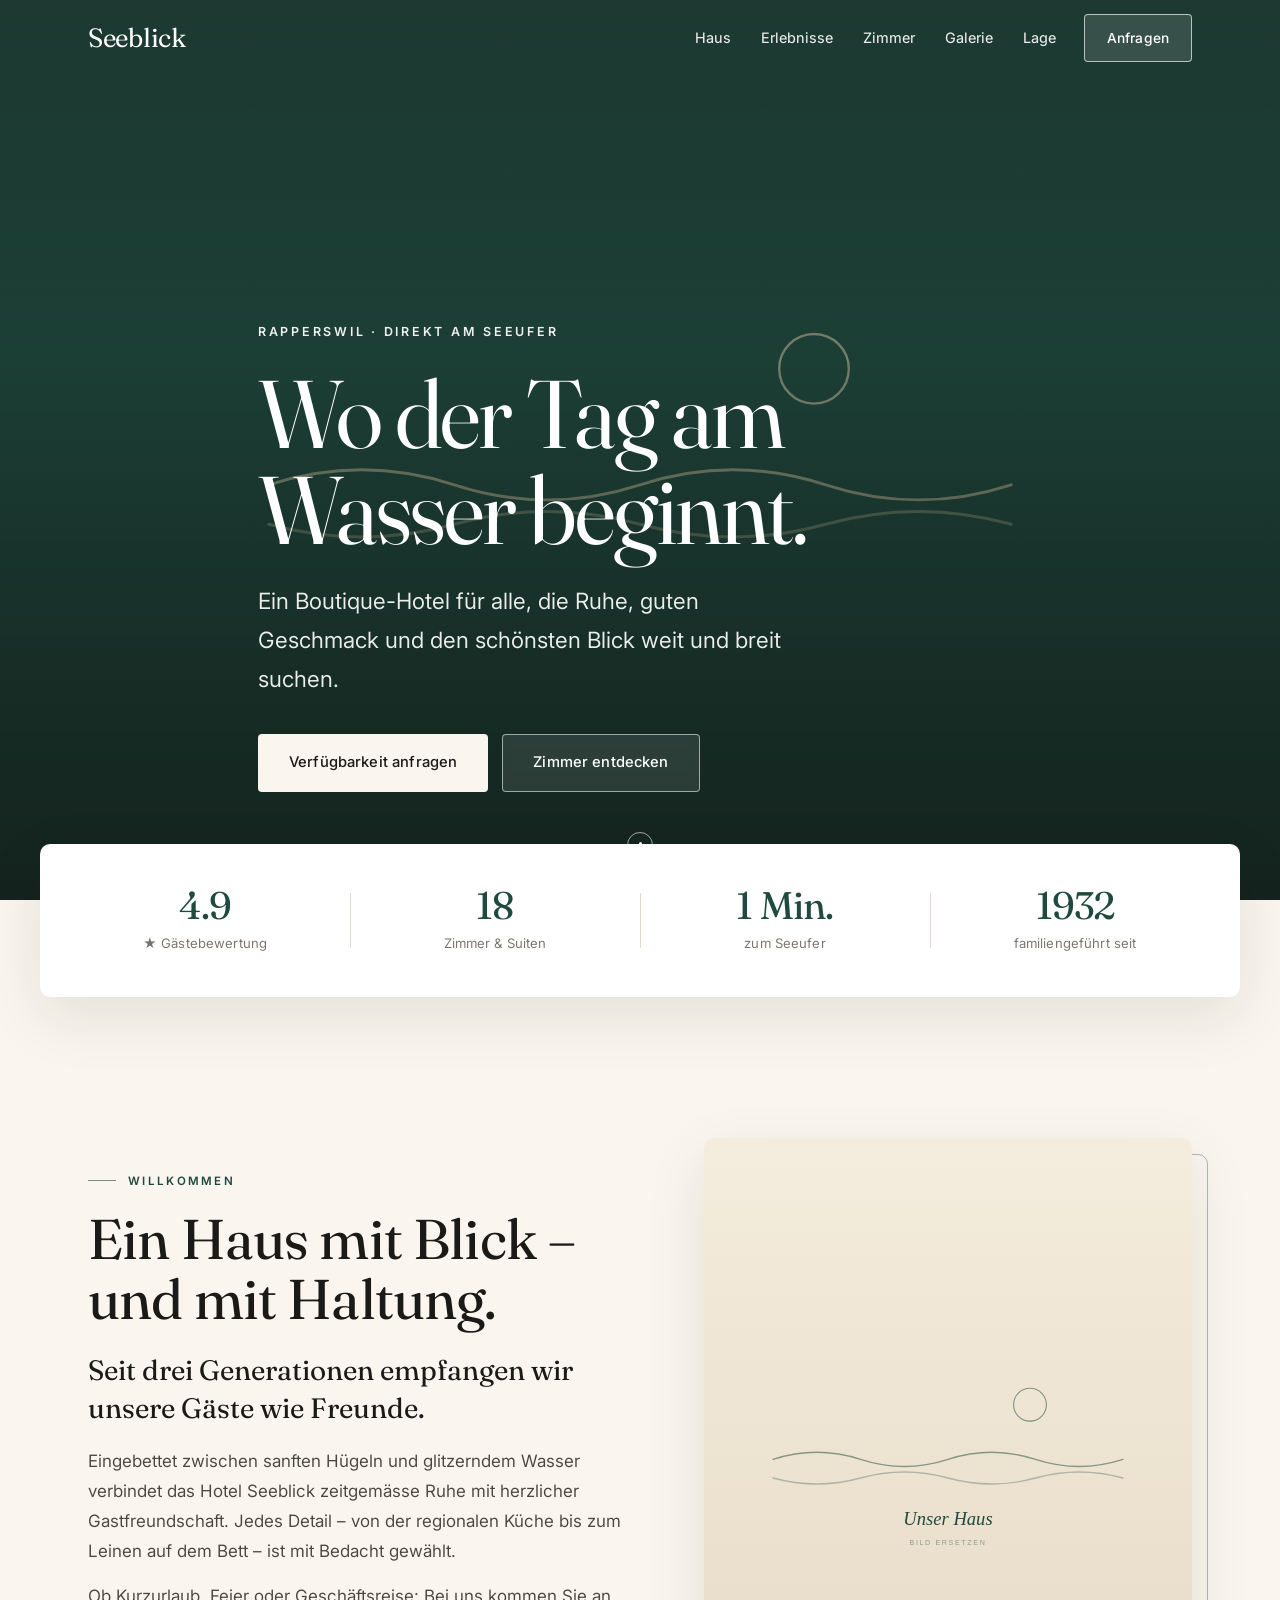
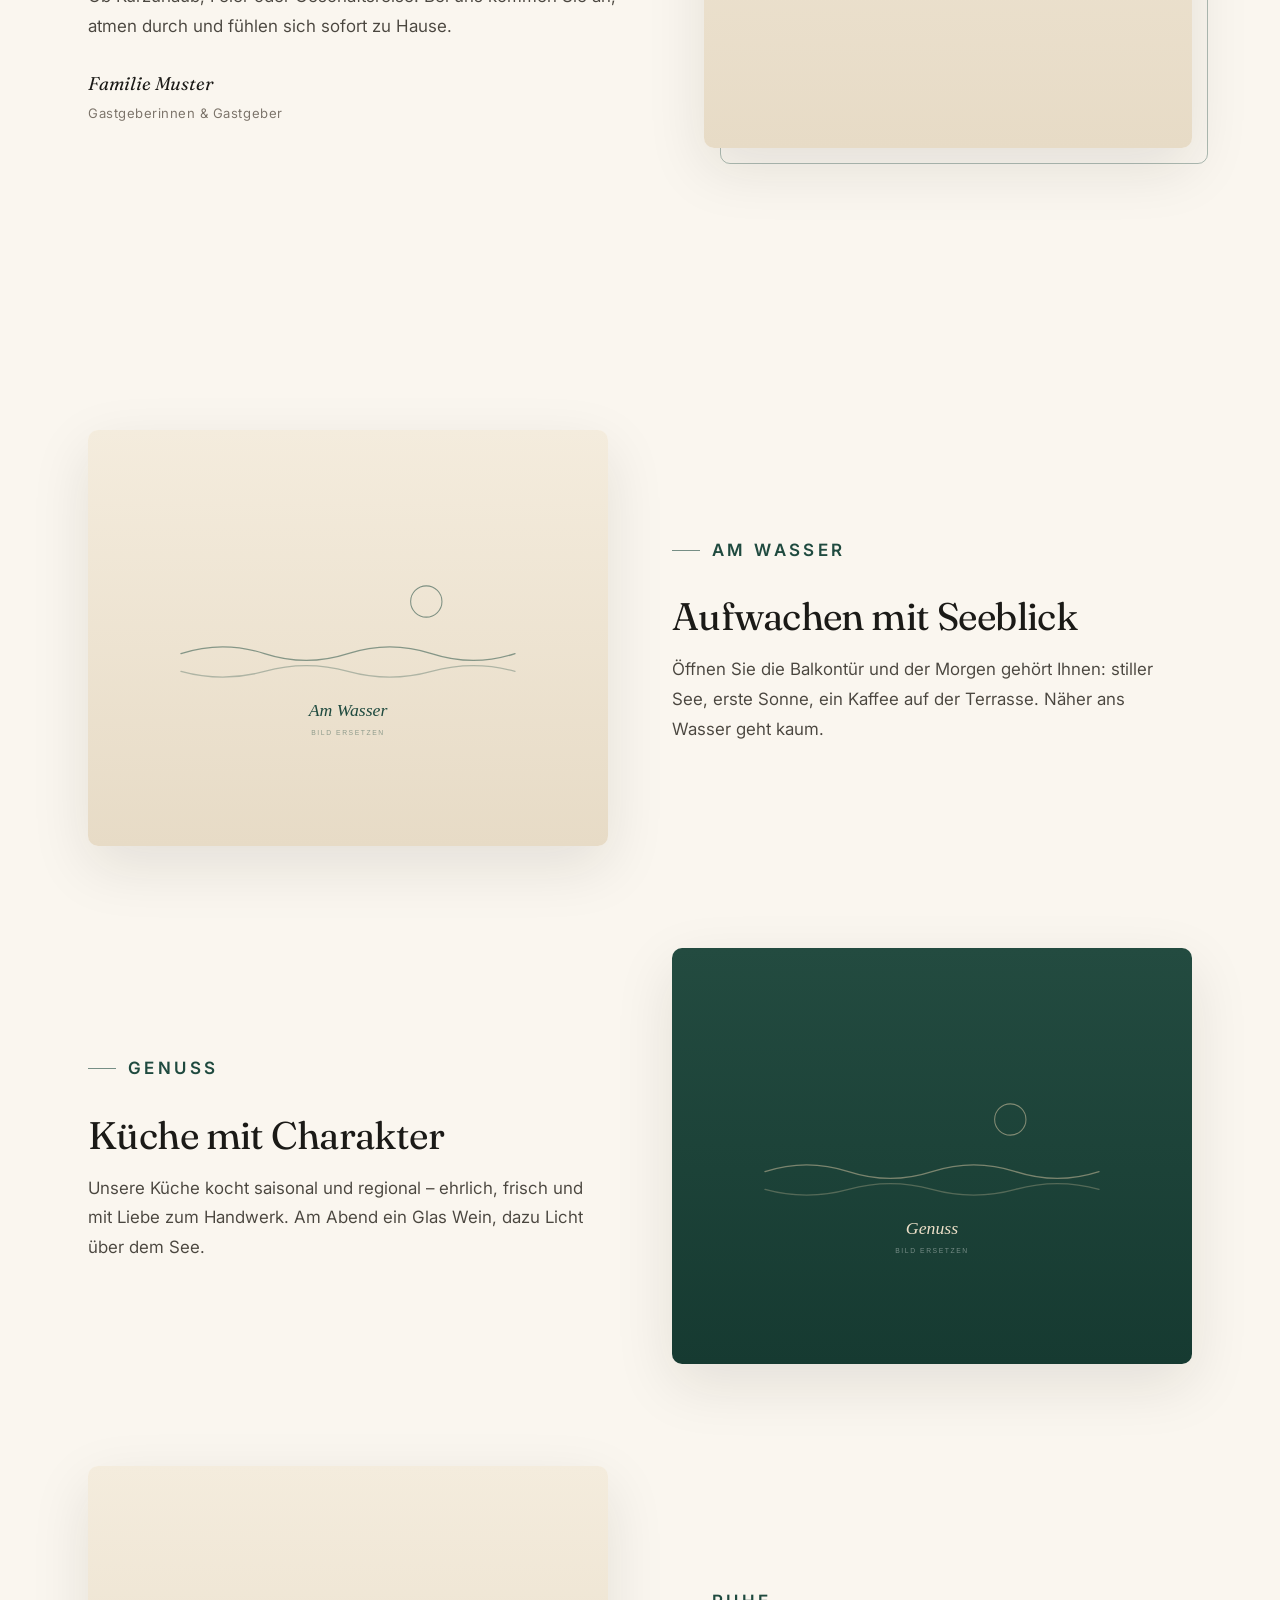
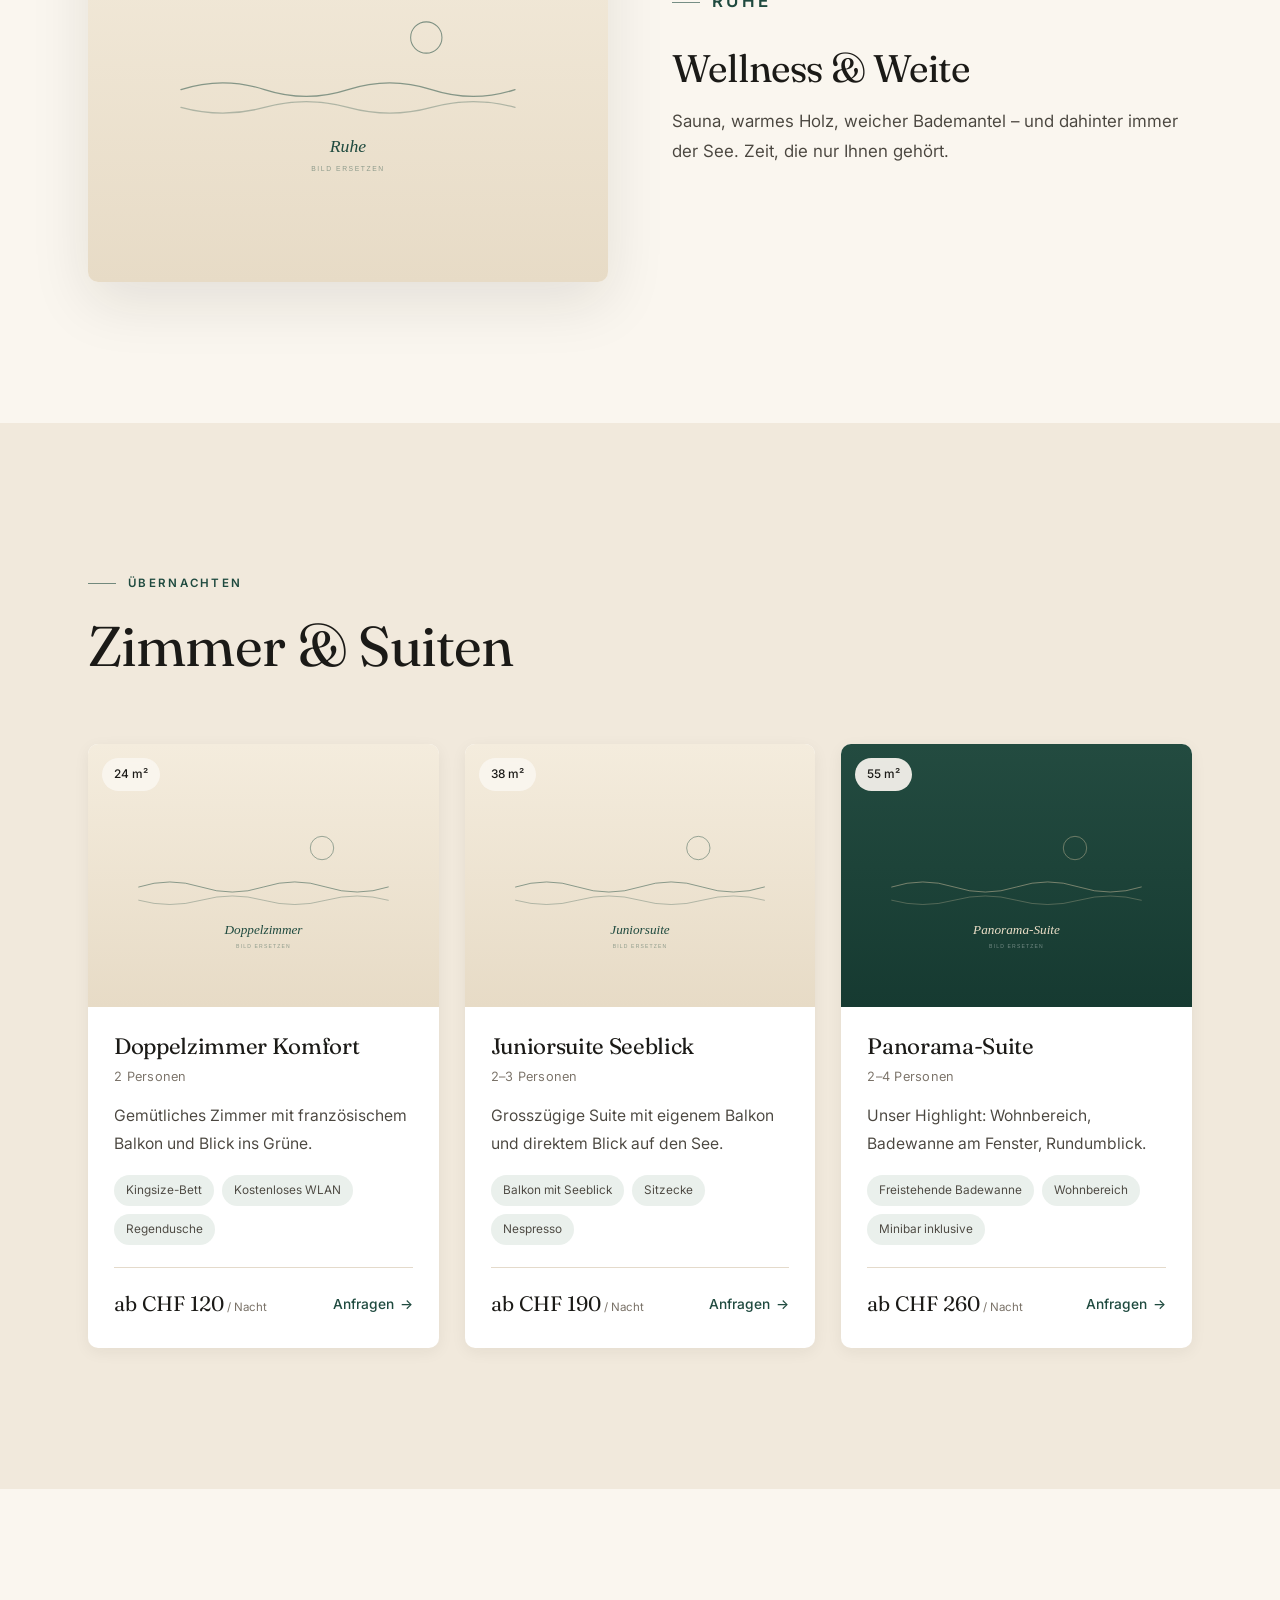
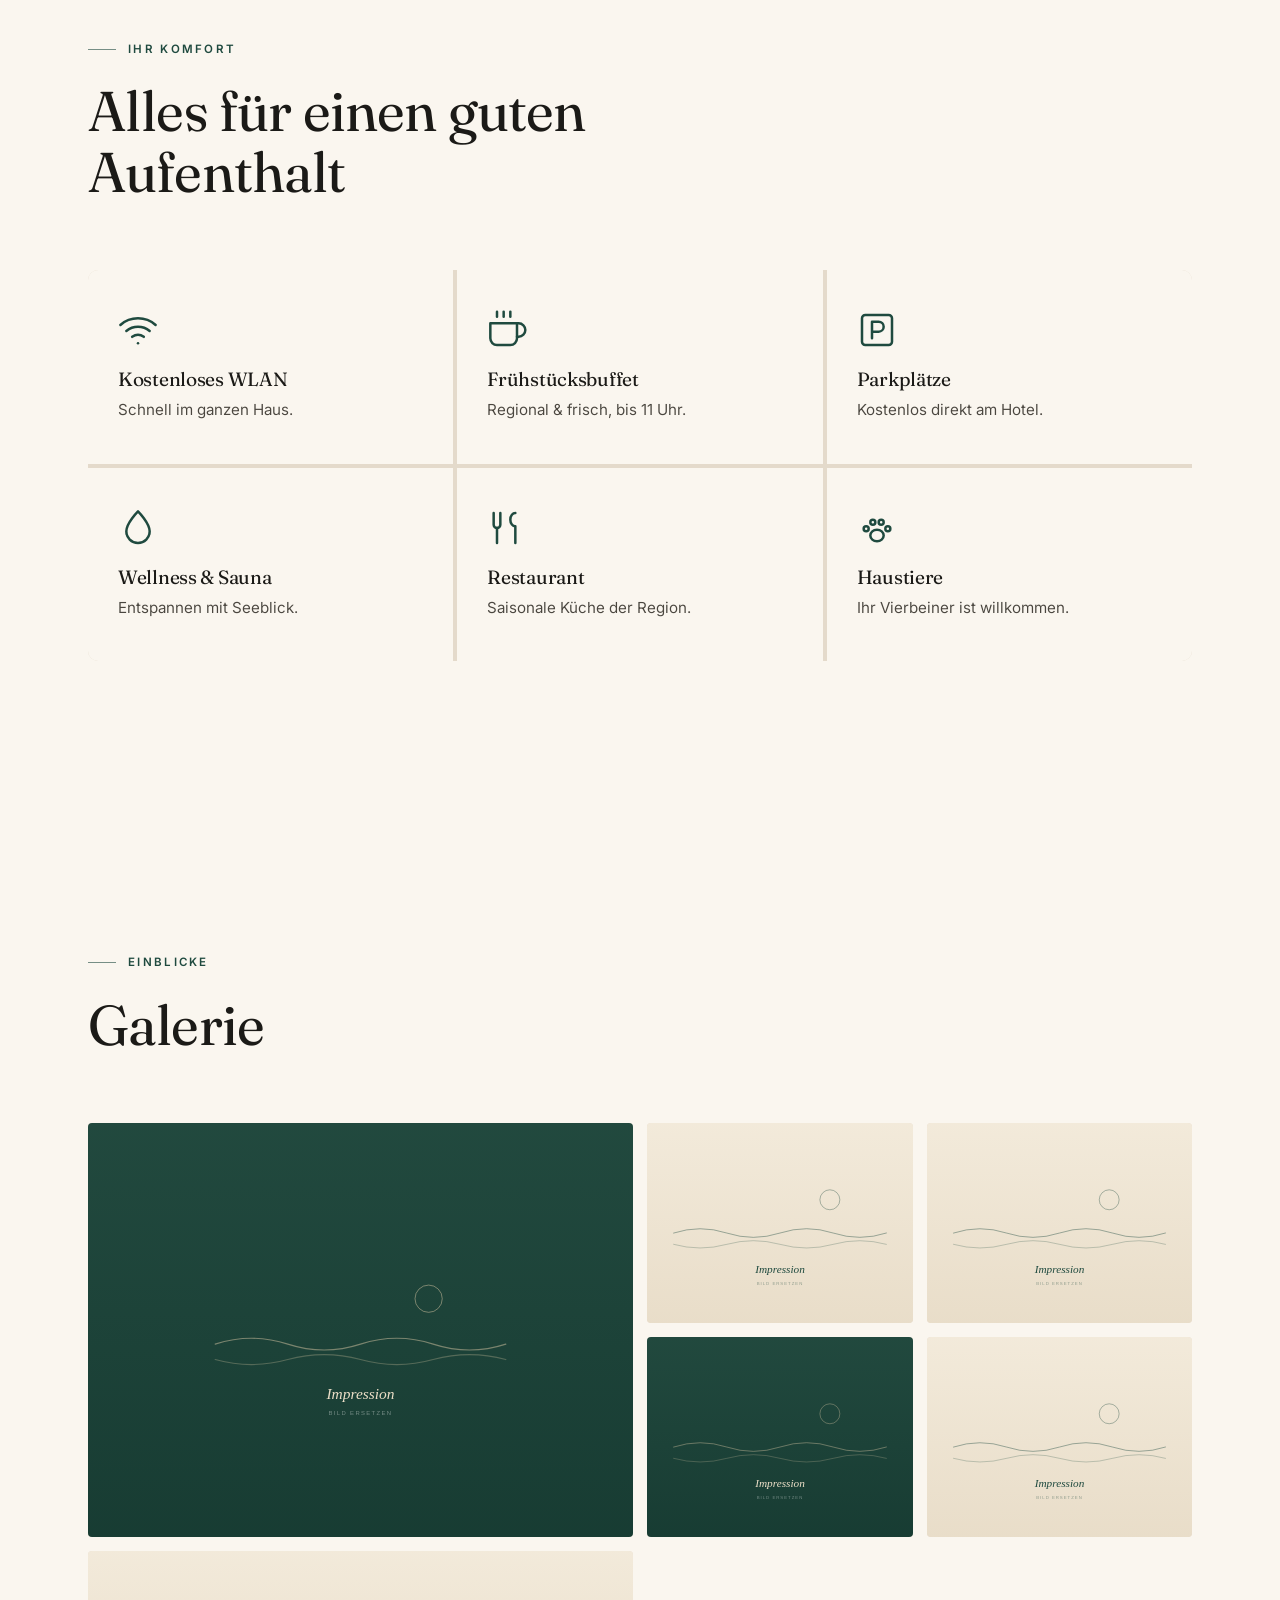
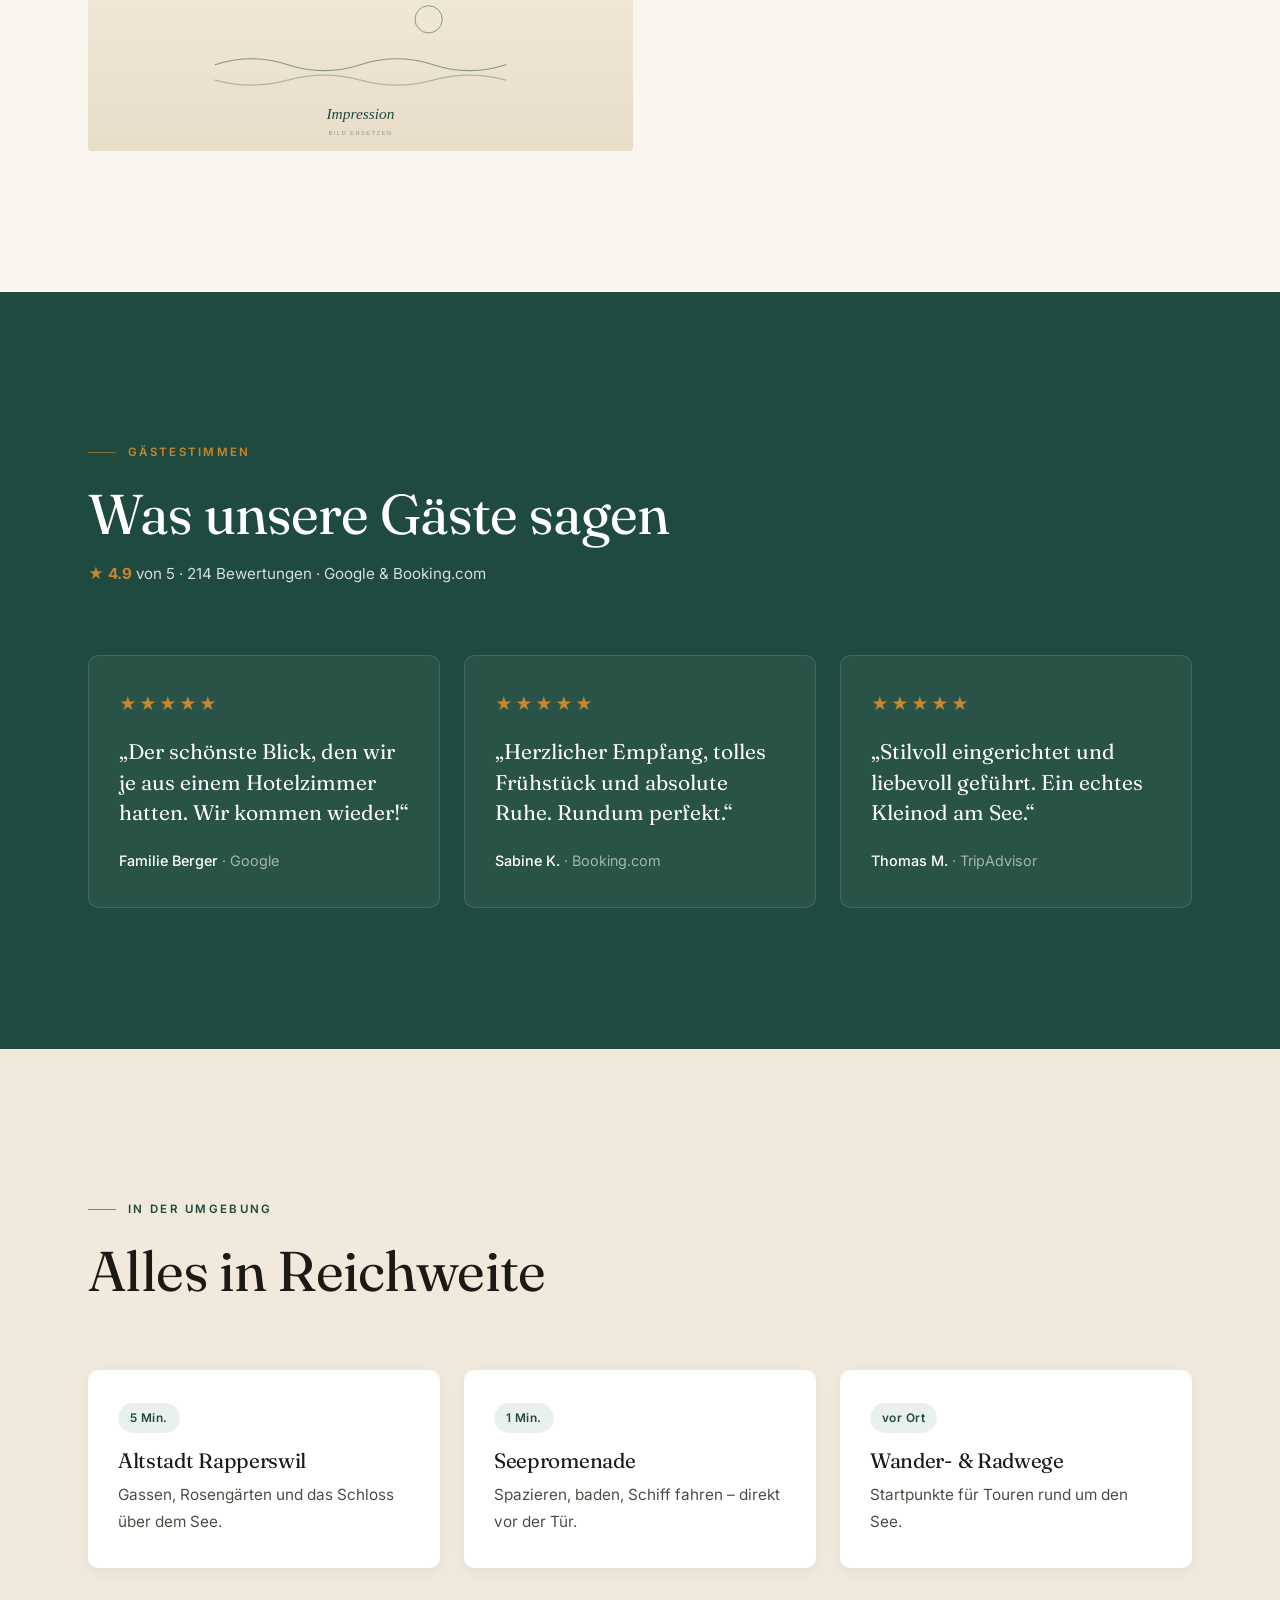
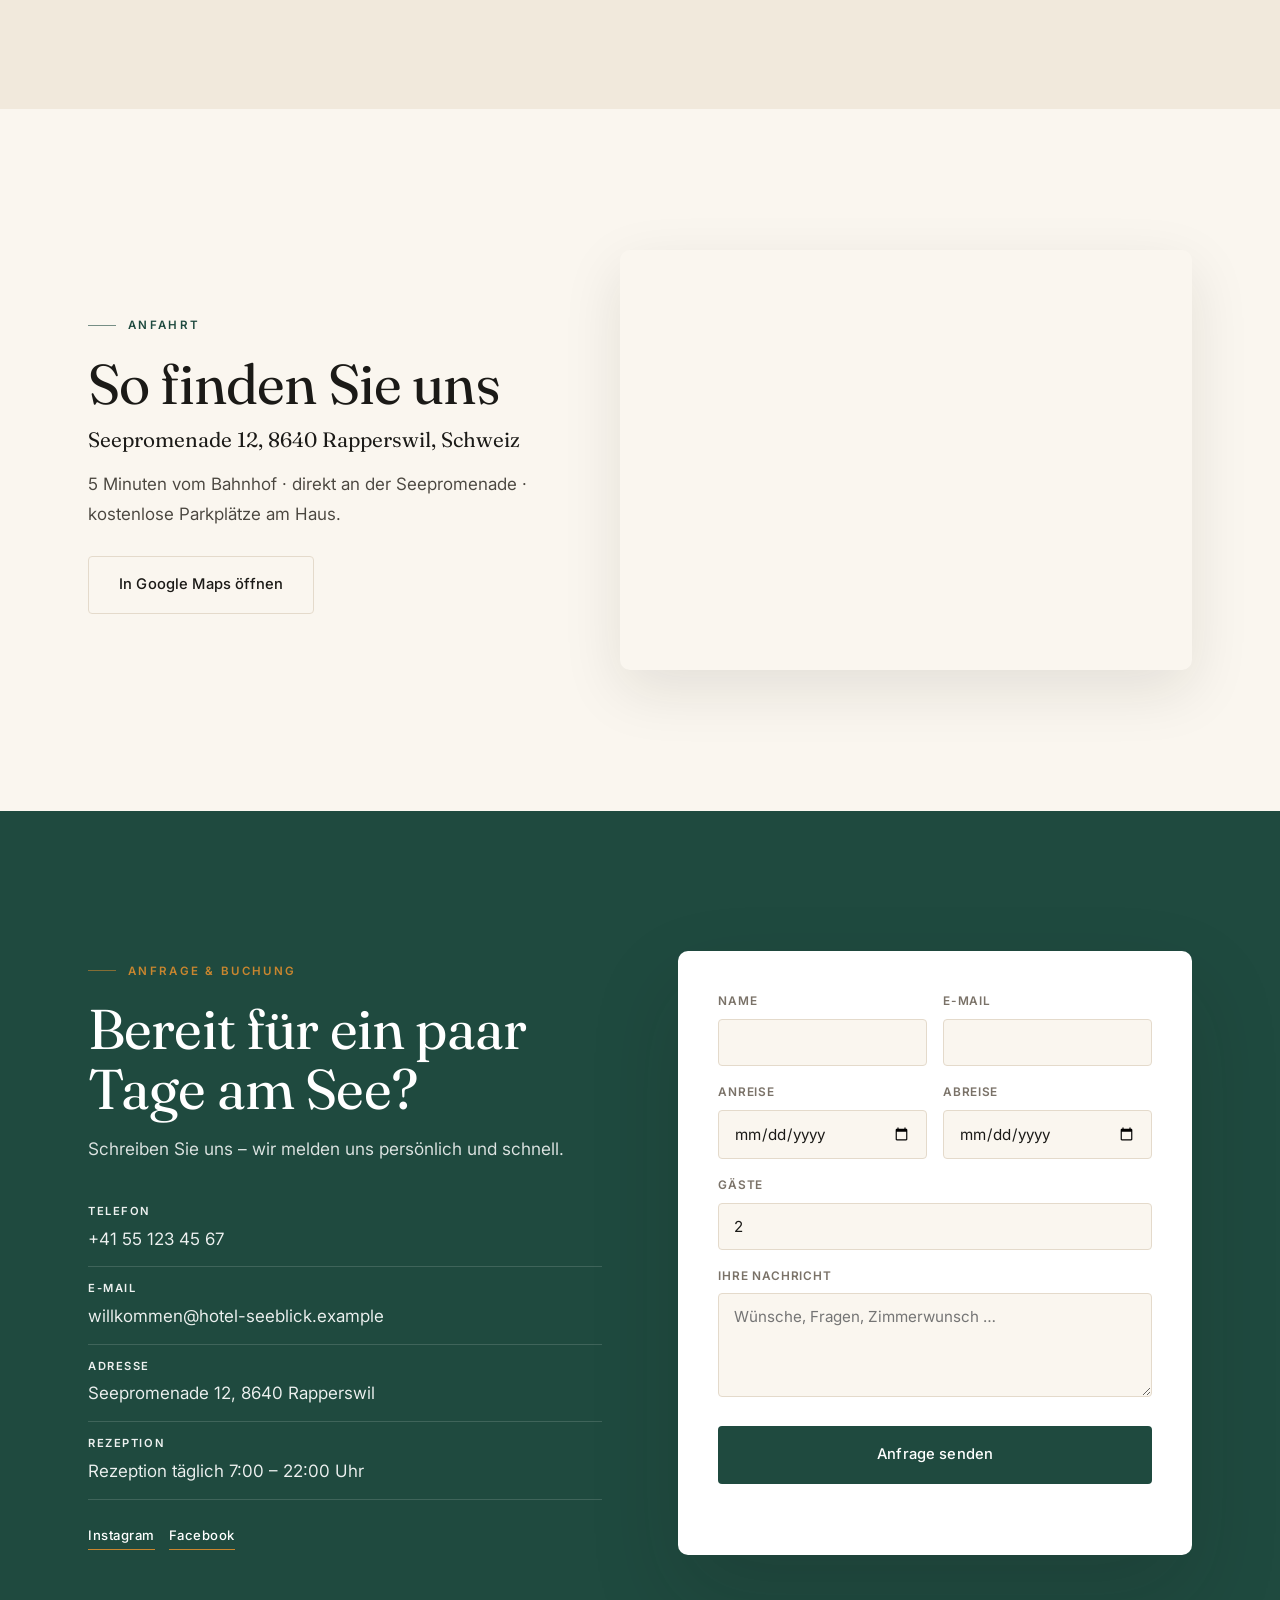
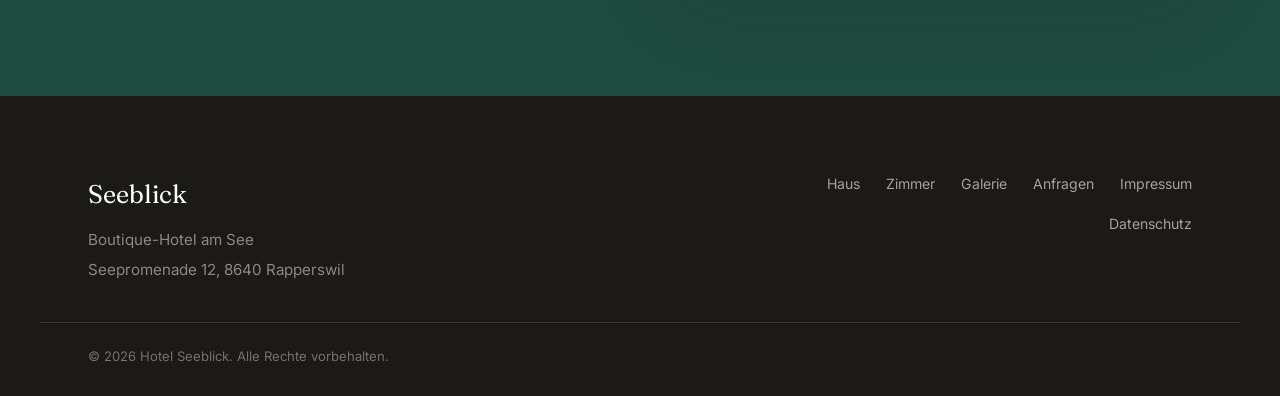
==== index.html @ 8e44a7b2 "Add cache-busting version params and temporary image-fetch workflow - CSS/JS werden mit ?v=2 referen" ====
<!DOCTYPE html>
<html lang="de">
<head>
  <meta charset="UTF-8" />
  <meta name="viewport" content="width=device-width, initial-scale=1.0" />

  <title>Hotel Seeblick · Boutique-Hotel direkt am See</title>
  <meta name="description" content="Stilvoll übernachten direkt am Seeufer – moderne Zimmer, regionale Küche und ein Panoramablick, der bleibt." />
  <link rel="canonical" href="https://example.com/" />
  <meta name="theme-color" content="#1f4a3f" />

  <!-- Open Graph / Social (füllt sich aus content.js) -->
  <meta property="og:type" content="website" />
  <meta property="og:site_name" content="Hotel Seeblick" />
  <meta property="og:title" content="Hotel Seeblick · Boutique-Hotel am See" />
  <meta property="og:description" content="Moderne Zimmer, regionale Küche und der schönste Blick weit und breit." />
  <meta property="og:image" content="images/og-image.svg" />
  <meta property="og:url" content="https://example.com/" />
  <meta name="twitter:card" content="summary_large_image" />

  <!-- Schriften -->
  <link rel="preconnect" href="https://fonts.googleapis.com" />
  <link rel="preconnect" href="https://fonts.gstatic.com" crossorigin />
  <link href="https://fonts.googleapis.com/css2?family=Fraunces:ital,opsz,wght@0,9..144,300..600;1,9..144,300..500&family=Inter:wght@300;400;500;600&display=swap" rel="stylesheet" />

  <link rel="icon" href="images/favicon.svg" type="image/svg+xml" />
  <link rel="stylesheet" href="css/style.css?v=2" />

  <!-- Strukturierte Daten für Google (füllt sich aus content.js) -->
  <script type="application/ld+json" id="ldHotel"></script>
</head>
<body>

  <!-- Skip-Link (Barrierefreiheit) -->
  <a href="#willkommen" class="skip-link">Zum Inhalt springen</a>

  <!-- ============ HEADER ============ -->
  <header class="site-header" id="header">
    <div class="container header-inner">
      <a href="#start" class="logo" id="logo">Seeblick</a>

      <nav class="main-nav" id="mainNav" aria-label="Hauptnavigation">
        <ul>
          <li><a href="#willkommen">Haus</a></li>
          <li><a href="#erlebnisse">Erlebnisse</a></li>
          <li><a href="#zimmer">Zimmer</a></li>
          <li><a href="#galerie">Galerie</a></li>
          <li><a href="#lage">Lage</a></li>
        </ul>
      </nav>

      <a href="#buchen" class="btn btn-primary btn-sm header-cta" id="headerCta">Anfragen</a>

      <button class="nav-toggle" id="navToggle" aria-label="Menü öffnen" aria-expanded="false" aria-controls="mainNav">
        <span></span><span></span><span></span>
      </button>
    </div>
  </header>

  <main id="main">

    <!-- ============ HERO ============ -->
    <section class="hero" id="start" aria-label="Willkommen">
      <div class="hero-media">
        <div class="hero-bg" id="heroBg"></div>
        <div class="hero-scrim"></div>
      </div>
      <div class="hero-inner container">
        <p class="hero-kicker reveal" id="heroKicker">Rapperswil · Direkt am Seeufer</p>
        <h1 class="hero-title reveal" id="heroTitle">Wo der Tag am Wasser beginnt.</h1>
        <p class="hero-sub reveal" id="heroSub">Ein Boutique-Hotel für alle, die Ruhe, guten Geschmack und den schönsten Blick suchen.</p>
        <div class="hero-actions reveal">
          <a href="#buchen" class="btn btn-primary" id="heroCta1">Verfügbarkeit anfragen</a>
          <a href="#zimmer" class="btn btn-ghost" id="heroCta2">Zimmer entdecken</a>
        </div>
      </div>
      <a href="#willkommen" class="hero-scroll" aria-label="Weiter nach unten"><span></span></a>
    </section>

    <!-- ============ KENNZAHLEN ============ -->
    <aside class="stats" aria-label="Auf einen Blick">
      <div class="container stats-inner" id="statsInner"></div>
    </aside>

    <!-- ============ ÜBER UNS / STORY ============ -->
    <section class="section about" id="willkommen" aria-labelledby="aboutTitle">
      <div class="container about-grid">
        <div class="about-text">
          <p class="kicker reveal" id="aboutKicker">Willkommen</p>
          <h2 class="reveal" id="aboutTitle">Ein Haus mit Blick – und mit Haltung.</h2>
          <p class="lead reveal" id="aboutLead"></p>
          <div class="about-body reveal" id="aboutBody"></div>
          <p class="signature reveal" id="aboutSignature"></p>
        </div>
        <figure class="about-media reveal">
          <img id="aboutImage" alt="" loading="lazy" />
        </figure>
      </div>
    </section>

    <!-- ============ ERLEBNISSE ============ -->
    <section class="section experiences" id="erlebnisse" aria-label="Erlebnisse">
      <div class="container" id="experiencesWrap"></div>
    </section>

    <!-- ============ ZIMMER ============ -->
    <section class="section rooms" id="zimmer" aria-labelledby="roomsTitle">
      <div class="container">
        <div class="section-head reveal">
          <p class="kicker">Übernachten</p>
          <h2 id="roomsTitle">Zimmer &amp; Suiten</h2>
        </div>
        <div class="rooms-grid" id="roomsGrid"></div>
      </div>
    </section>

    <!-- ============ AUSSTATTUNG ============ -->
    <section class="section amenities" id="ausstattung" aria-labelledby="amenTitle">
      <div class="container">
        <div class="section-head reveal">
          <p class="kicker">Ihr Komfort</p>
          <h2 id="amenTitle">Alles für einen guten Aufenthalt</h2>
        </div>
        <div class="amenities-grid" id="amenitiesGrid"></div>
      </div>
    </section>

    <!-- ============ GALERIE ============ -->
    <section class="section gallery" id="galerie" aria-labelledby="galTitle">
      <div class="container">
        <div class="section-head reveal">
          <p class="kicker">Einblicke</p>
          <h2 id="galTitle">Galerie</h2>
        </div>
        <div class="gallery-grid" id="galleryGrid"></div>
      </div>
    </section>

    <!-- ============ BEWERTUNGEN ============ -->
    <section class="section testimonials" id="bewertungen" aria-labelledby="testTitle">
      <div class="container">
        <div class="section-head reveal">
          <p class="kicker kicker-invert">Gästestimmen</p>
          <h2 id="testTitle">Was unsere Gäste sagen</h2>
          <p class="rating-badge reveal" id="ratingBadge"></p>
        </div>
        <div class="testimonials-grid" id="testimonialsGrid"></div>
      </div>
    </section>

    <!-- ============ UMGEBUNG ============ -->
    <section class="section nearby" id="umgebung" aria-labelledby="nearTitle">
      <div class="container">
        <div class="section-head reveal">
          <p class="kicker">In der Umgebung</p>
          <h2 id="nearTitle">Alles in Reichweite</h2>
        </div>
        <div class="nearby-grid" id="nearbyGrid"></div>
      </div>
    </section>

    <!-- ============ LAGE ============ -->
    <section class="section location" id="lage" aria-labelledby="locTitle">
      <div class="container location-grid">
        <div class="location-text">
          <p class="kicker reveal">Anfahrt</p>
          <h2 class="reveal" id="locTitle">So finden Sie uns</h2>
          <p class="location-address reveal" id="locationAddress"></p>
          <p class="location-directions reveal" id="locationDirections"></p>
          <a href="#" id="mapsLink" class="btn btn-outline reveal" target="_blank" rel="noopener">In Google Maps öffnen</a>
        </div>
        <div class="location-map reveal">
          <iframe id="mapFrame" title="Standort auf der Karte" loading="lazy" referrerpolicy="no-referrer-when-downgrade"></iframe>
        </div>
      </div>
    </section>

    <!-- ============ BUCHUNG / ABSCHLUSS-CTA ============ -->
    <section class="section booking" id="buchen" aria-labelledby="bookTitle">
      <div class="container booking-grid">
        <div class="booking-intro reveal">
          <p class="kicker kicker-invert">Anfrage &amp; Buchung</p>
          <h2 id="bookTitle">Bereit für ein paar Tage am See?</h2>
          <p class="booking-lead">Schreiben Sie uns – wir melden uns persönlich und schnell.</p>
          <ul class="contact-list" id="contactList"></ul>
          <div class="contact-social" id="contactSocial"></div>
        </div>

        <form class="booking-form reveal" id="contactForm" novalidate>
          <div class="form-row">
            <label>Name
              <input type="text" name="name" autocomplete="name" required />
            </label>
            <label>E-Mail
              <input type="email" name="email" autocomplete="email" required />
            </label>
          </div>
          <div class="form-row">
            <label>Anreise
              <input type="date" name="anreise" />
            </label>
            <label>Abreise
              <input type="date" name="abreise" />
            </label>
          </div>
          <label>Gäste
            <input type="number" name="gaeste" min="1" max="12" value="2" />
          </label>
          <label>Ihre Nachricht
            <textarea name="nachricht" rows="4" placeholder="Wünsche, Fragen, Zimmerwunsch …"></textarea>
          </label>
          <button type="submit" class="btn btn-primary btn-block" id="formSubmit">Anfrage senden</button>
          <p class="form-status" id="formStatus" role="status" aria-live="polite"></p>
        </form>
      </div>
    </section>
  </main>

  <!-- ============ FOOTER ============ -->
  <footer class="site-footer">
    <div class="container footer-inner">
      <div class="footer-brand">
        <span class="footer-logo" id="footerLogo">Seeblick</span>
        <p id="footerTagline"></p>
        <p class="footer-address" id="footerAddress"></p>
      </div>
      <nav class="footer-nav" aria-label="Footer-Navigation">
        <a href="#willkommen">Haus</a>
        <a href="#zimmer">Zimmer</a>
        <a href="#galerie">Galerie</a>
        <a href="#buchen">Anfragen</a>
        <a href="impressum.html">Impressum</a>
        <a href="datenschutz.html">Datenschutz</a>
      </nav>
    </div>
    <div class="container footer-copy">
      © <span id="footerYear"></span> <span id="footerName">Hotel Seeblick</span>. Alle Rechte vorbehalten.
    </div>
  </footer>

  <!-- ============ MOBILE BUCHUNGSLEISTE (sticky) ============ -->
  <div class="mobile-cta" id="mobileCta">
    <span class="mobile-cta-price" id="mobileCtaPrice"></span>
    <a href="#buchen" class="btn btn-primary btn-sm">Anfragen</a>
  </div>

  <!-- ============ LIGHTBOX ============ -->
  <div class="lightbox" id="lightbox" aria-hidden="true">
    <button class="lightbox-close" id="lightboxClose" aria-label="Schließen">×</button>
    <button class="lightbox-nav lightbox-prev" id="lightboxPrev" aria-label="Vorheriges Bild">‹</button>
    <img class="lightbox-img" id="lightboxImg" alt="" />
    <button class="lightbox-nav lightbox-next" id="lightboxNext" aria-label="Nächstes Bild">›</button>
  </div>

  <script src="js/content.js?v=2"></script>
  <script src="js/main.js?v=2"></script>
</body>
</html>
---- css/style.css ----
/* =============================================================================
   HOTEL-WEBSITE · DESIGN-SYSTEM  ·  „Modern Editorial · See & Natur"
   -----------------------------------------------------------------------------
   Farben/Schriften kommen aus den Tokens in :root und werden zusätzlich von
   js/content.js (theme) pro Hotel überschrieben.
   ============================================================================= */

:root {
  /* --- Theme-Tokens (ggf. von content.js überschrieben) --- */
  --color-ink:         #1b1a17;
  --color-bg:          #faf6ef;
  --color-sand:        #f1e9dc;
  --color-surface:     #ffffff;
  --color-accent:      #1f4a3f;
  --color-accent-dark: #163a31;
  --font-display: 'Fraunces', 'Cormorant Garamond', Georgia, serif;
  --font-body:    'Inter', system-ui, -apple-system, sans-serif;

  /* --- abgeleitet --- */
  --ink-soft:   #4a463f;
  --muted:      #7a7268;
  --line:       #e4dacb;
  --accent-tint:#eaf0ec;
  --star:       #c8862f;
  --on-accent:  #f3efe6;

  --maxw: 1200px;
  --gutter: clamp(20px, 5vw, 48px);
  --r-sm: 4px;
  --r: 10px;
  --r-lg: 16px;
  --shadow-sm: 0 4px 16px rgba(27, 26, 23, .06);
  --shadow:    0 20px 60px rgba(27, 26, 23, .10);
  --shadow-lg: 0 40px 90px rgba(27, 26, 23, .16);
  --ease: cubic-bezier(.22, .61, .36, 1);
  --ease-out: cubic-bezier(.16, 1, .3, 1);
  --header-h: 76px;
}

/* --- Reset / Base ------------------------------------------------------- */
* { box-sizing: border-box; margin: 0; padding: 0; }
html { -webkit-text-size-adjust: 100%; scroll-behavior: smooth; scroll-padding-top: var(--header-h); }
body {
  font-family: var(--font-body);
  color: var(--color-ink);
  background: var(--color-bg);
  line-height: 1.75;
  font-weight: 380;
  font-size: 17px;
  overflow-x: hidden;
  -webkit-font-smoothing: antialiased;
  text-rendering: optimizeLegibility;
}
img { max-width: 100%; display: block; }
a { color: inherit; text-decoration: none; }
button { font: inherit; }

h1, h2, h3 {
  font-family: var(--font-display);
  font-weight: 400;
  line-height: 1.08;
  letter-spacing: -0.015em;
  color: var(--color-ink);
  font-optical-sizing: auto;
}
h2 { font-size: clamp(2.1rem, 4.4vw, 3.5rem); }
h3 { font-size: 1.4rem; line-height: 1.2; }
p { color: var(--ink-soft); }

.container { width: 100%; max-width: var(--maxw); margin-inline: auto; padding-inline: var(--gutter); }

::selection { background: var(--color-accent); color: #fff; }
:focus-visible { outline: 2px solid var(--color-accent); outline-offset: 3px; border-radius: 2px; }

.skip-link {
  position: fixed; top: -60px; left: 12px; z-index: 300;
  background: var(--color-accent); color: #fff; padding: 10px 18px; border-radius: var(--r-sm);
  transition: top .2s;
}
.skip-link:focus { top: 12px; }

/* --- Kicker (Mini-Überschrift mit Linie) -------------------------------- */
.kicker {
  display: inline-flex; align-items: center; gap: 12px;
  font-family: var(--font-body);
  text-transform: uppercase; letter-spacing: .2em; font-size: .72rem; font-weight: 600;
  color: var(--color-accent); margin-bottom: 18px;
}
.kicker::before { content: ""; width: 28px; height: 1px; background: currentColor; opacity: .6; }
.kicker-invert { color: var(--star); }

/* --- Section-Rhythmus --------------------------------------------------- */
.section { padding-block: clamp(72px, 11vw, 150px); }
.section-head { max-width: 640px; margin-bottom: clamp(40px, 6vw, 68px); }
.section-head h2 { margin-top: 4px; }

/* --- Buttons ------------------------------------------------------------ */
.btn {
  display: inline-flex; align-items: center; justify-content: center; gap: 10px;
  font-family: var(--font-body); font-size: .92rem; font-weight: 500; letter-spacing: .01em;
  padding: 15px 30px; border-radius: var(--r-sm); border: 1px solid transparent;
  cursor: pointer; white-space: nowrap; transition: background .3s var(--ease), color .3s, border-color .3s, transform .3s var(--ease), box-shadow .3s;
}
.btn-sm { padding: 11px 22px; font-size: .86rem; }
.btn-block { width: 100%; }
.btn-primary { background: var(--color-accent); color: #fff; }
.btn-primary:hover { background: var(--color-accent-dark); transform: translateY(-2px); box-shadow: 0 14px 30px rgba(31, 74, 63, .28); }
/* Auf dunklem Hero-Foto: heller Primär-CTA für maximalen Kontrast */
.hero .btn-primary { background: var(--color-bg); color: var(--color-ink); }
.hero .btn-primary:hover { background: #fff; box-shadow: 0 14px 30px rgba(0, 0, 0, .25); }
.btn-ghost { background: rgba(255,255,255,.10); color: #fff; border-color: rgba(255,255,255,.55); backdrop-filter: blur(4px); }
.btn-ghost:hover { background: rgba(255,255,255,.20); transform: translateY(-2px); }
.btn-outline { background: transparent; color: var(--color-ink); border-color: var(--line); }
.btn-outline:hover { border-color: var(--color-accent); color: var(--color-accent); }

/* --- Header ------------------------------------------------------------- */
.site-header {
  position: fixed; inset: 0 0 auto 0; z-index: 100; height: var(--header-h);
  display: flex; align-items: center;
  transition: background .4s var(--ease), box-shadow .4s, height .4s;
}
.site-header.scrolled { background: rgba(250, 246, 239, .88); backdrop-filter: blur(12px); box-shadow: var(--shadow-sm); height: 64px; }
.header-inner { display: flex; align-items: center; justify-content: space-between; gap: 24px; width: 100%; }
.logo { font-family: var(--font-display); font-size: 1.65rem; color: #fff; letter-spacing: -0.01em; transition: color .4s; }
.site-header.scrolled .logo { color: var(--color-ink); }

.main-nav { margin-left: auto; }
.main-nav ul { display: flex; align-items: center; gap: 30px; list-style: none; }
.main-nav a { font-size: .9rem; font-weight: 450; color: rgba(255,255,255,.9); position: relative; transition: color .3s; }
.site-header.scrolled .main-nav a { color: var(--ink-soft); }
.main-nav a::after { content: ""; position: absolute; left: 0; bottom: -5px; width: 0; height: 1.5px; background: currentColor; transition: width .3s var(--ease); }
.main-nav a:hover { color: #fff; }
.site-header.scrolled .main-nav a:hover { color: var(--color-accent); }
.main-nav a:hover::after { width: 100%; }
/* Header-CTA: über dem Hero als Ghost, nach dem Scrollen als grüner Button */
.header-cta { margin-left: 4px; background: rgba(255,255,255,.12); border-color: rgba(255,255,255,.65); color: #fff; backdrop-filter: blur(4px); }
.header-cta:hover { background: rgba(255,255,255,.24); transform: none; box-shadow: none; }
.site-header.scrolled .header-cta { background: var(--color-accent); border-color: transparent; color: #fff; }
.site-header.scrolled .header-cta:hover { background: var(--color-accent-dark); }

.nav-toggle { display: none; flex-direction: column; gap: 5px; background: none; border: 0; cursor: pointer; padding: 8px; z-index: 120; }
.nav-toggle span { width: 26px; height: 2px; background: #fff; border-radius: 2px; transition: transform .3s, opacity .3s, background .3s; }
.site-header.scrolled .nav-toggle span { background: var(--color-ink); }
.nav-toggle.open span { background: var(--color-ink); }
.nav-toggle.open span:nth-child(1) { transform: translateY(7px) rotate(45deg); }
.nav-toggle.open span:nth-child(2) { opacity: 0; }
.nav-toggle.open span:nth-child(3) { transform: translateY(-7px) rotate(-45deg); }

/* --- Hero --------------------------------------------------------------- */
.hero { position: relative; min-height: 100svh; display: flex; align-items: flex-end; padding-bottom: clamp(70px, 12vh, 130px); overflow: hidden; }
.hero-media { position: absolute; inset: 0; z-index: -1; }
.hero-bg {
  position: absolute; inset: -8% 0 0 0; height: 116%;
  background-size: cover; background-position: center; background-color: #2c3a34;
  will-change: transform; transform: scale(1.06); animation: heroIn 1.6s var(--ease-out) forwards;
}
@keyframes heroIn { to { transform: scale(1); } }
.hero-scrim { position: absolute; inset: 0; background: linear-gradient(180deg, rgba(20,26,22,.35) 0%, rgba(20,26,22,.12) 40%, rgba(20,26,22,.72) 100%); }
.hero-inner { position: relative; max-width: 860px; color: #fff; }
.hero-kicker { color: rgba(255,255,255,.92); text-transform: uppercase; letter-spacing: .22em; font-size: .78rem; font-weight: 600; margin-bottom: 22px; }
.hero-title { color: #fff; font-size: clamp(2.9rem, 7.5vw, 6rem); font-weight: 380; line-height: 1.0; letter-spacing: -0.02em; margin-bottom: 24px; text-wrap: balance; }
.hero-sub { color: rgba(255,255,255,.92); font-size: clamp(1.05rem, 1.8vw, 1.4rem); font-weight: 380; max-width: 560px; margin-bottom: 36px; }
.hero-actions { display: flex; flex-wrap: wrap; gap: 14px; }
.hero-scroll { position: absolute; left: 50%; bottom: 26px; transform: translateX(-50%); width: 26px; height: 42px; border: 1.5px solid rgba(255,255,255,.6); border-radius: 20px; }
.hero-scroll span { position: absolute; left: 50%; top: 9px; width: 3px; height: 8px; margin-left: -1.5px; background: #fff; border-radius: 2px; animation: scrollDot 1.8s infinite; }
@keyframes scrollDot { 0% { opacity: 0; transform: translateY(0); } 40% { opacity: 1; } 80% { opacity: 0; transform: translateY(14px); } 100% { opacity: 0; } }

/* --- Kennzahlen --------------------------------------------------------- */
.stats { position: relative; z-index: 5; margin-top: clamp(-56px, -5vw, -40px); }
.stats-inner {
  display: grid; grid-template-columns: repeat(4, 1fr);
  background: var(--color-surface); border-radius: var(--r); box-shadow: var(--shadow);
  padding: clamp(22px, 3vw, 34px) clamp(10px, 2vw, 20px);
}
.stat { text-align: center; padding: 8px 14px; position: relative; }
.stat + .stat::before { content: ""; position: absolute; left: 0; top: 18%; height: 64%; width: 1px; background: var(--line); }
.stat-value { font-family: var(--font-display); font-size: clamp(1.9rem, 3vw, 2.6rem); font-weight: 400; color: var(--color-accent); line-height: 1; letter-spacing: -0.02em; }
.stat-label { font-size: .82rem; color: var(--muted); margin-top: 8px; letter-spacing: .01em; }

/* --- Über uns ----------------------------------------------------------- */
.about-grid { display: grid; grid-template-columns: 1.05fr .95fr; gap: clamp(36px, 6vw, 84px); align-items: center; }
.about-text .lead { font-family: var(--font-display); font-size: clamp(1.3rem, 2.2vw, 1.75rem); font-weight: 400; color: var(--color-ink); line-height: 1.35; margin: 22px 0 20px; }
.about-body p { margin-bottom: 16px; }
.signature { font-family: var(--font-display); font-style: italic; font-size: 1.15rem; color: var(--color-ink); margin-top: 26px; }
.signature span { display: block; font-family: var(--font-body); font-style: normal; font-size: .82rem; color: var(--muted); letter-spacing: .04em; margin-top: 2px; }
.about-media { position: relative; }
.about-media img { width: 100%; aspect-ratio: 4/5; object-fit: cover; border-radius: var(--r); box-shadow: var(--shadow); }
.about-media::after { content: ""; position: absolute; inset: 16px -16px -16px 16px; border: 1px solid var(--color-accent); border-radius: var(--r); z-index: -1; opacity: .35; }

/* --- Erlebnisse --------------------------------------------------------- */
.experience { display: grid; grid-template-columns: 1fr 1fr; gap: clamp(30px, 5vw, 76px); align-items: center; }
.experience + .experience { margin-top: clamp(56px, 8vw, 112px); }
.experience:nth-child(even) .experience-media { order: 2; }
.experience-media { overflow: hidden; border-radius: var(--r); box-shadow: var(--shadow); }
.experience-media img { width: 100%; aspect-ratio: 5/4; object-fit: cover; transition: transform 1s var(--ease); }
.experience:hover .experience-media img { transform: scale(1.04); }
.experience-text h3 { font-size: clamp(1.7rem, 3vw, 2.4rem); margin: 10px 0 16px; }
.experience-text p { font-size: 1.06rem; max-width: 46ch; }

/* --- Zimmer ------------------------------------------------------------- */
.rooms { background: var(--color-sand); }
.rooms-grid { display: grid; grid-template-columns: repeat(3, 1fr); gap: 26px; }
.room-card { background: var(--color-surface); border-radius: var(--r); overflow: hidden; box-shadow: var(--shadow-sm); display: flex; flex-direction: column; transition: transform .4s var(--ease), box-shadow .4s; }
.room-card:hover { transform: translateY(-6px); box-shadow: var(--shadow); }
.room-media { position: relative; overflow: hidden; aspect-ratio: 4/3; }
.room-media img { width: 100%; height: 100%; object-fit: cover; transition: transform .8s var(--ease); }
.room-card:hover .room-media img { transform: scale(1.06); }
.room-badge { position: absolute; top: 14px; left: 14px; background: rgba(250,246,239,.92); backdrop-filter: blur(4px); color: var(--color-ink); font-size: .74rem; font-weight: 500; padding: 6px 12px; border-radius: 40px; }
.room-body { padding: 26px; display: flex; flex-direction: column; flex: 1; }
.room-body h3 { margin-bottom: 6px; }
.room-meta { font-size: .8rem; color: var(--muted); letter-spacing: .02em; margin-bottom: 14px; }
.room-desc { font-size: .98rem; margin-bottom: 18px; }
.room-tags { display: flex; flex-wrap: wrap; gap: 8px; margin-bottom: 22px; }
.room-tag { font-size: .74rem; color: var(--ink-soft); padding: 5px 12px; background: var(--accent-tint); border-radius: 40px; }
.room-foot { margin-top: auto; display: flex; align-items: center; justify-content: space-between; padding-top: 18px; border-top: 1px solid var(--line); }
.room-price { font-family: var(--font-display); font-size: 1.3rem; color: var(--color-ink); }
.room-price small { font-family: var(--font-body); font-size: .72rem; color: var(--muted); font-weight: 400; }
.room-link { font-size: .86rem; font-weight: 500; color: var(--color-accent); display: inline-flex; gap: 6px; transition: gap .3s var(--ease); }
.room-link:hover { gap: 12px; }

/* --- Ausstattung -------------------------------------------------------- */
.amenities-grid { display: grid; grid-template-columns: repeat(3, 1fr); gap: 4px; border-radius: var(--r); overflow: hidden; background: var(--line); }
.amenity { background: var(--color-bg); padding: 40px 30px; transition: background .35s; }
.amenity:hover { background: var(--accent-tint); }
.amenity-icon { width: 40px; height: 40px; color: var(--color-accent); margin-bottom: 18px; }
.amenity-icon svg { width: 100%; height: 100%; }
.amenity h3 { font-size: 1.2rem; margin-bottom: 6px; }
.amenity p { font-size: .95rem; }

/* --- Galerie ------------------------------------------------------------ */
.gallery-grid { display: grid; grid-template-columns: repeat(4, 1fr); grid-auto-rows: 200px; gap: 14px; }
.gallery-item { border: 0; padding: 0; cursor: pointer; overflow: hidden; border-radius: var(--r-sm); background: var(--line); position: relative; }
.gallery-item img { width: 100%; height: 100%; object-fit: cover; transition: transform .7s var(--ease); }
.gallery-item::after { content: ""; position: absolute; inset: 0; background: rgba(22,26,22,.0); transition: background .4s; }
.gallery-item:hover img { transform: scale(1.07); }
.gallery-item:hover::after { background: rgba(22,26,22,.12); }
.gallery-item:nth-child(1) { grid-column: span 2; grid-row: span 2; }
.gallery-item:nth-child(6) { grid-column: span 2; }

/* --- Bewertungen (dunkle Sektion) --------------------------------------- */
.testimonials { background: var(--color-accent); color: var(--on-accent); }
.testimonials h2 { color: #fff; }
.rating-badge { margin-top: 16px; color: rgba(255,255,255,.85); font-size: .95rem; }
.rating-badge strong { color: var(--star); }
.testimonials-grid { display: grid; grid-template-columns: repeat(3, 1fr); gap: 24px; }
.testimonial { background: rgba(255,255,255,.05); border: 1px solid rgba(255,255,255,.12); border-radius: var(--r); padding: 34px 30px; }
.testimonial .stars { color: var(--star); letter-spacing: .12em; margin-bottom: 16px; }
.testimonial blockquote { font-family: var(--font-display); font-size: 1.32rem; line-height: 1.45; color: #fff; margin-bottom: 20px; }
.testimonial figcaption { font-size: .9rem; color: rgba(255,255,255,.6); }
.testimonial figcaption strong { color: #fff; font-weight: 500; }

/* --- Umgebung ----------------------------------------------------------- */
.nearby { background: var(--color-sand); }
.nearby-grid { display: grid; grid-template-columns: repeat(3, 1fr); gap: 24px; }
.near-card { background: var(--color-surface); border-radius: var(--r); padding: 32px 30px; box-shadow: var(--shadow-sm); transition: transform .35s var(--ease); }
.near-card:hover { transform: translateY(-4px); }
.near-dist { display: inline-block; font-size: .74rem; font-weight: 600; letter-spacing: .04em; color: var(--color-accent); background: var(--accent-tint); padding: 5px 12px; border-radius: 40px; margin-bottom: 16px; }
.near-card h3 { font-size: 1.3rem; margin-bottom: 8px; }
.near-card p { font-size: .96rem; }

/* --- Lage --------------------------------------------------------------- */
.location-grid { display: grid; grid-template-columns: .9fr 1.1fr; gap: clamp(32px, 5vw, 68px); align-items: center; }
.location-address { font-family: var(--font-display); font-size: 1.3rem; color: var(--color-ink); margin: 8px 0 12px; }
.location-directions { margin-bottom: 26px; }
.location-map { border-radius: var(--r); overflow: hidden; box-shadow: var(--shadow); }
.location-map iframe { width: 100%; height: 420px; border: 0; display: block; }

/* --- Buchung (dunkle Sektion) ------------------------------------------- */
.booking { background: var(--color-accent); color: var(--on-accent); }
.booking h2 { color: #fff; }
.booking-grid { display: grid; grid-template-columns: 1fr 1fr; gap: clamp(36px, 6vw, 80px); align-items: start; }
.booking-lead { color: rgba(255,255,255,.85); margin: 14px 0 26px; font-size: 1.08rem; }
.contact-list { list-style: none; }
.contact-list li { display: flex; flex-direction: column; padding: 12px 0; border-bottom: 1px solid rgba(255,255,255,.14); }
.contact-label { font-size: .7rem; text-transform: uppercase; letter-spacing: .14em; color: var(--star); font-weight: 600; margin-bottom: 3px; }
.contact-list a, .contact-list span { color: rgba(255,255,255,.92); }
.contact-list a:hover { color: #fff; text-decoration: underline; text-underline-offset: 3px; }
.contact-social { display: flex; gap: 14px; margin-top: 24px; }
.contact-social a { font-size: .82rem; font-weight: 500; letter-spacing: .04em; color: #fff; border-bottom: 1px solid var(--star); padding-bottom: 3px; transition: color .3s; }
.contact-social a:hover { color: var(--star); }

.booking-form { background: var(--color-surface); padding: clamp(26px, 4vw, 40px); border-radius: var(--r); box-shadow: var(--shadow-lg); }
.form-row { display: grid; grid-template-columns: 1fr 1fr; gap: 16px; }
.booking-form label { display: block; font-size: .74rem; font-weight: 600; letter-spacing: .06em; text-transform: uppercase; color: var(--muted); margin-bottom: 16px; }
.booking-form input, .booking-form textarea {
  width: 100%; margin-top: 7px; padding: 13px 15px; font-family: var(--font-body); font-size: .95rem; font-weight: 400;
  border: 1px solid var(--line); border-radius: var(--r-sm); background: var(--color-bg); color: var(--color-ink); transition: border-color .25s, background .25s;
}
.booking-form input:focus, .booking-form textarea:focus { outline: none; border-color: var(--color-accent); background: #fff; }
.booking-form textarea { resize: vertical; }
.booking-form .btn { margin-top: 6px; }
.form-status { margin-top: 14px; font-size: .9rem; min-height: 1.2em; color: var(--ink-soft); }
.form-status.ok { color: var(--color-accent); font-weight: 500; }
.form-status.err { color: #b23b2e; }

/* --- Footer ------------------------------------------------------------- */
.site-footer { background: var(--color-ink); color: rgba(255,255,255,.62); padding-block: clamp(50px, 7vw, 76px) 28px; }
.footer-inner { display: grid; grid-template-columns: 1.4fr 1fr; gap: 36px 48px; align-items: start; padding-bottom: 34px; border-bottom: 1px solid rgba(255,255,255,.12); }
.footer-logo { font-family: var(--font-display); font-size: 1.6rem; color: #fff; display: block; margin-bottom: 10px; }
.footer-brand p { color: rgba(255,255,255,.5); font-size: .95rem; margin-bottom: 4px; }
.footer-nav { display: flex; flex-wrap: wrap; gap: 16px 26px; align-content: start; justify-content: flex-end; }
.footer-nav a { font-size: .88rem; transition: color .25s; }
.footer-nav a:hover { color: var(--star); }
.footer-copy { padding-top: 22px; font-size: .82rem; color: rgba(255,255,255,.4); }

/* --- Mobile Buchungsleiste ---------------------------------------------- */
.mobile-cta {
  position: fixed; left: 0; right: 0; bottom: 0; z-index: 90;
  display: none; align-items: center; justify-content: space-between; gap: 14px;
  padding: 12px 18px calc(12px + env(safe-area-inset-bottom, 0px));
  background: rgba(250,246,239,.94); backdrop-filter: blur(12px); border-top: 1px solid var(--line);
  transform: translateY(120%); transition: transform .4s var(--ease);
}
.mobile-cta.show { transform: translateY(0); }
.mobile-cta-price { font-size: .9rem; color: var(--color-ink); font-weight: 500; }
.mobile-cta-price small { color: var(--muted); font-weight: 400; }

/* --- Lightbox ----------------------------------------------------------- */
.lightbox { position: fixed; inset: 0; z-index: 200; background: rgba(17,20,17,.94); display: none; align-items: center; justify-content: center; }
.lightbox.open { display: flex; }
.lightbox-img { max-width: 90vw; max-height: 86vh; border-radius: var(--r-sm); box-shadow: 0 30px 80px rgba(0,0,0,.5); }
.lightbox-close { position: absolute; top: 20px; right: 26px; background: none; border: 0; color: #fff; font-size: 2.4rem; line-height: 1; cursor: pointer; opacity: .85; }
.lightbox-nav { position: absolute; top: 50%; transform: translateY(-50%); background: rgba(255,255,255,.1); border: 0; color: #fff; width: 54px; height: 54px; border-radius: 50%; font-size: 2rem; cursor: pointer; transition: background .25s; }
.lightbox-nav:hover { background: rgba(255,255,255,.22); }
.lightbox-prev { left: 20px; } .lightbox-next { right: 20px; }

/* --- Reveal-Animation --------------------------------------------------- */
.reveal { opacity: 0; transform: translateY(30px); transition: opacity .8s var(--ease-out), transform .8s var(--ease-out); }
.reveal.visible { opacity: 1; transform: none; }

/* --- Sub-Seiten (Impressum/Datenschutz) --------------------------------- */
.legal-page { max-width: 760px; margin-inline: auto; padding: calc(var(--header-h) + 60px) var(--gutter) 90px; }
.legal-page h1 { font-family: var(--font-display); font-size: clamp(2.2rem, 4vw, 3rem); font-weight: 400; margin-bottom: 30px; }
.legal-page h2 { font-family: var(--font-display); font-weight: 400; font-size: 1.5rem; margin: 36px 0 12px; }
.legal-page p, .legal-page address { color: var(--ink-soft); margin-bottom: 14px; font-style: normal; }
.legal-back { display: inline-block; margin-bottom: 30px; color: var(--color-accent); font-weight: 500; font-size: .9rem; }

/* --- Responsive --------------------------------------------------------- */
@media (max-width: 940px) {
  .about-grid, .location-grid, .booking-grid { grid-template-columns: 1fr; }
  .about-media { max-width: 460px; }
  .about-media::after { display: none; }
  .experience { grid-template-columns: 1fr; gap: 24px; }
  .experience:nth-child(even) .experience-media { order: 0; }
  .rooms-grid, .amenities-grid, .testimonials-grid, .nearby-grid { grid-template-columns: repeat(2, 1fr); }
  .amenities-grid .amenity:nth-last-child(-n+0) { }
  .stats-inner { grid-template-columns: repeat(2, 1fr); gap: 10px 0; }
  .stat:nth-child(3)::before, .stat:nth-child(2)::before { }
}
@media (max-width: 760px) {
  .main-nav, .header-cta { display: none; }
  .nav-toggle { display: flex; }
  .main-nav.open {
    display: flex; position: fixed; inset: 0 0 0 auto; width: min(80vw, 340px);
    background: var(--color-bg); box-shadow: -12px 0 50px rgba(0,0,0,.14);
    padding: calc(var(--header-h) + 20px) 40px 40px; align-items: flex-start;
  }
  .main-nav.open ul { flex-direction: column; align-items: flex-start; gap: 8px; width: 100%; }
  .main-nav.open a { color: var(--color-ink); font-size: 1.25rem; font-family: var(--font-display); padding: 10px 0; width: 100%; }
  .main-nav.open a::after { display: none; }
  .mobile-cta { display: flex; }
  .gallery-grid { grid-template-columns: repeat(2, 1fr); grid-auto-rows: 150px; }
  .gallery-item:nth-child(1) { grid-column: span 2; }
  .gallery-item:nth-child(6) { grid-column: span 2; }
}
@media (max-width: 520px) {
  body { font-size: 16px; }
  .rooms-grid, .amenities-grid, .testimonials-grid, .nearby-grid, .form-row { grid-template-columns: 1fr; }
  .stats-inner { grid-template-columns: 1fr 1fr; }
  .amenities-grid { gap: 1px; }
}

/* --- Reduced Motion ----------------------------------------------------- */
@media (prefers-reduced-motion: reduce) {
  * { animation: none !important; transition-duration: .01ms !important; scroll-behavior: auto !important; }
  .reveal { opacity: 1; transform: none; }
  .hero-bg { transform: none; }
}
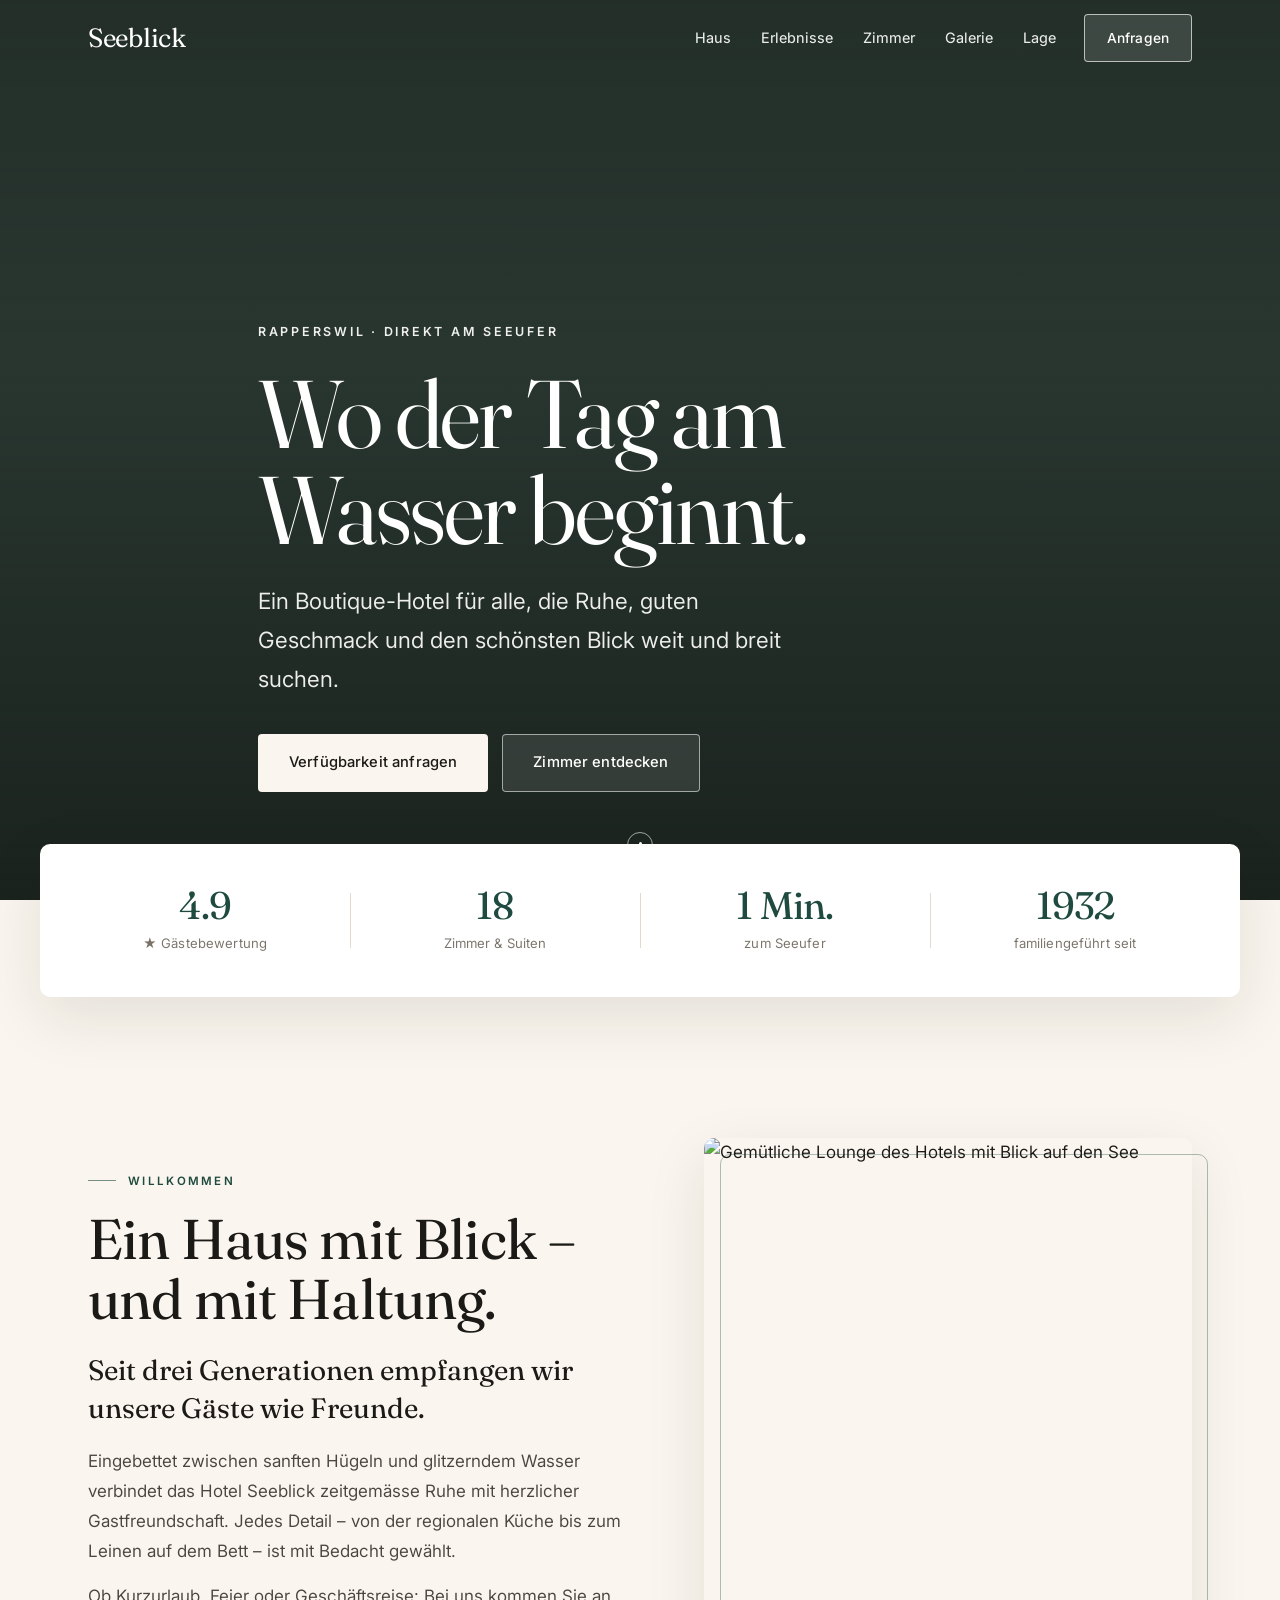
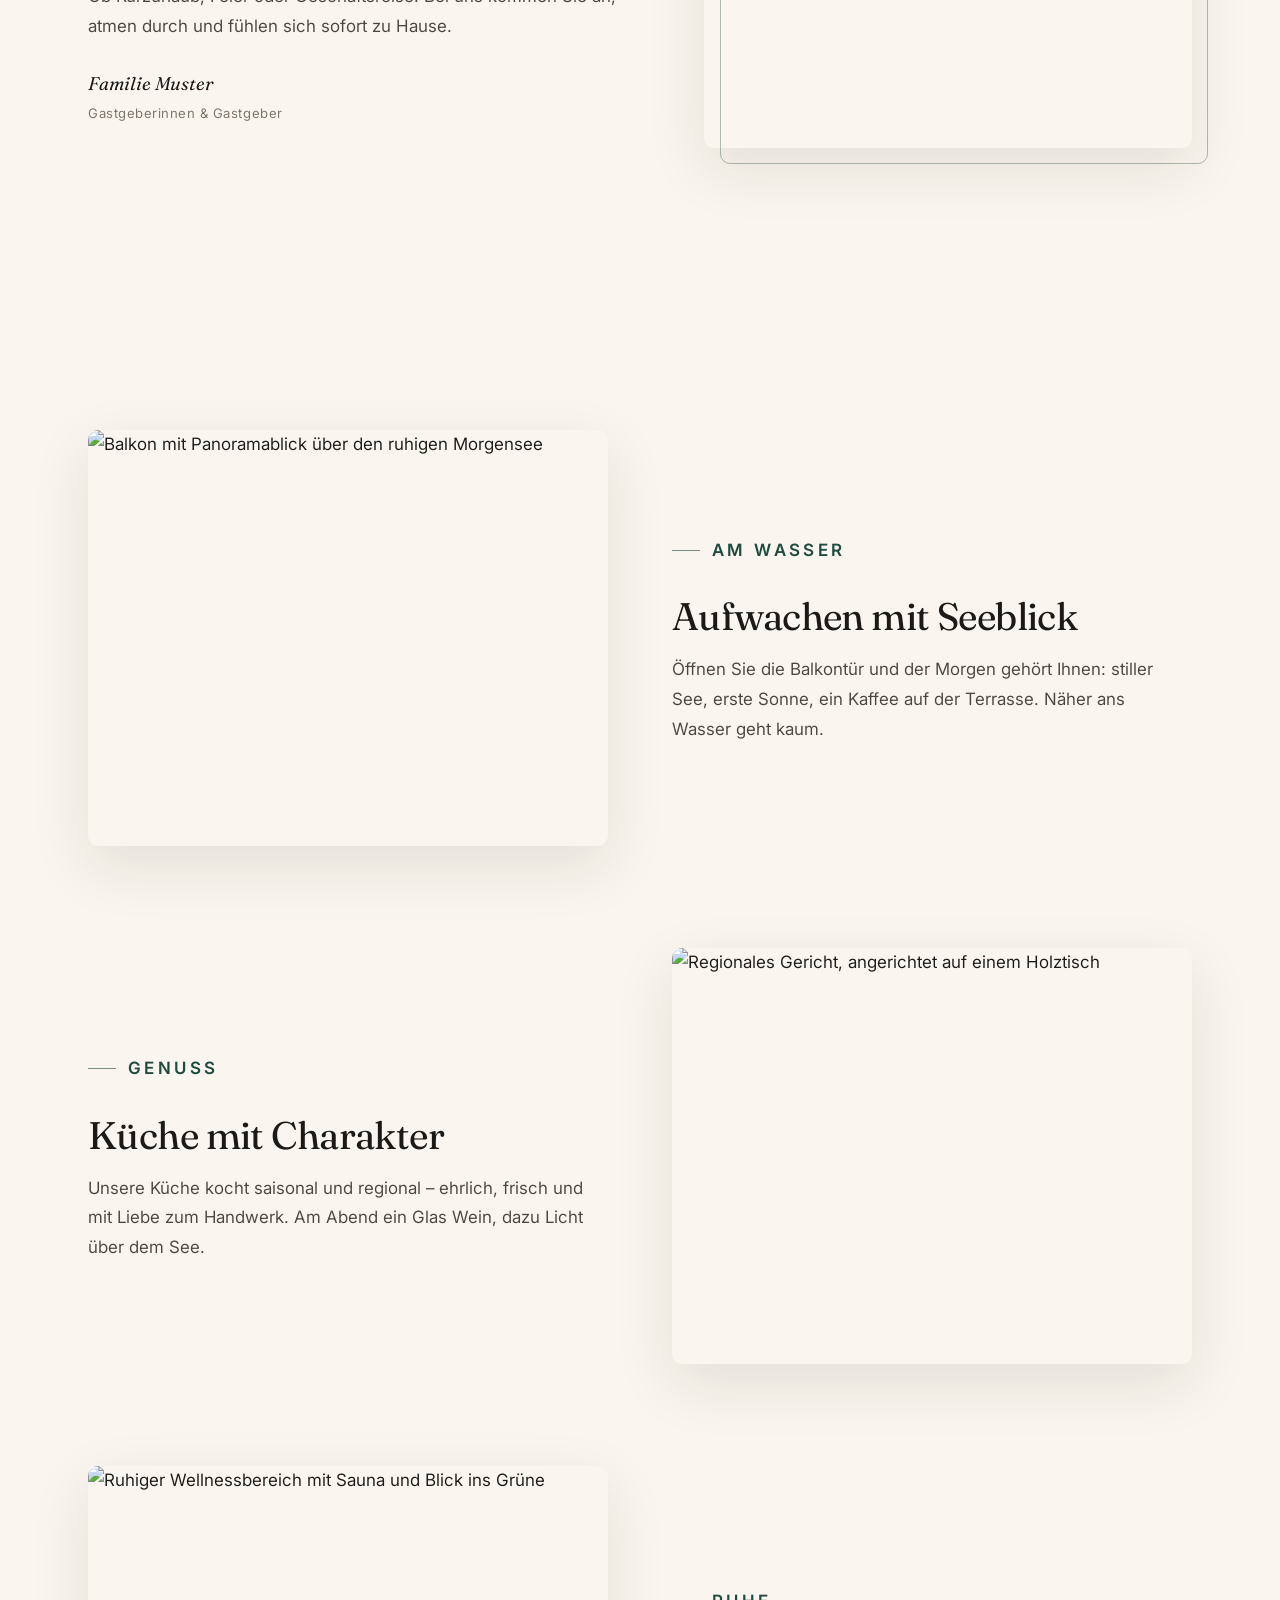
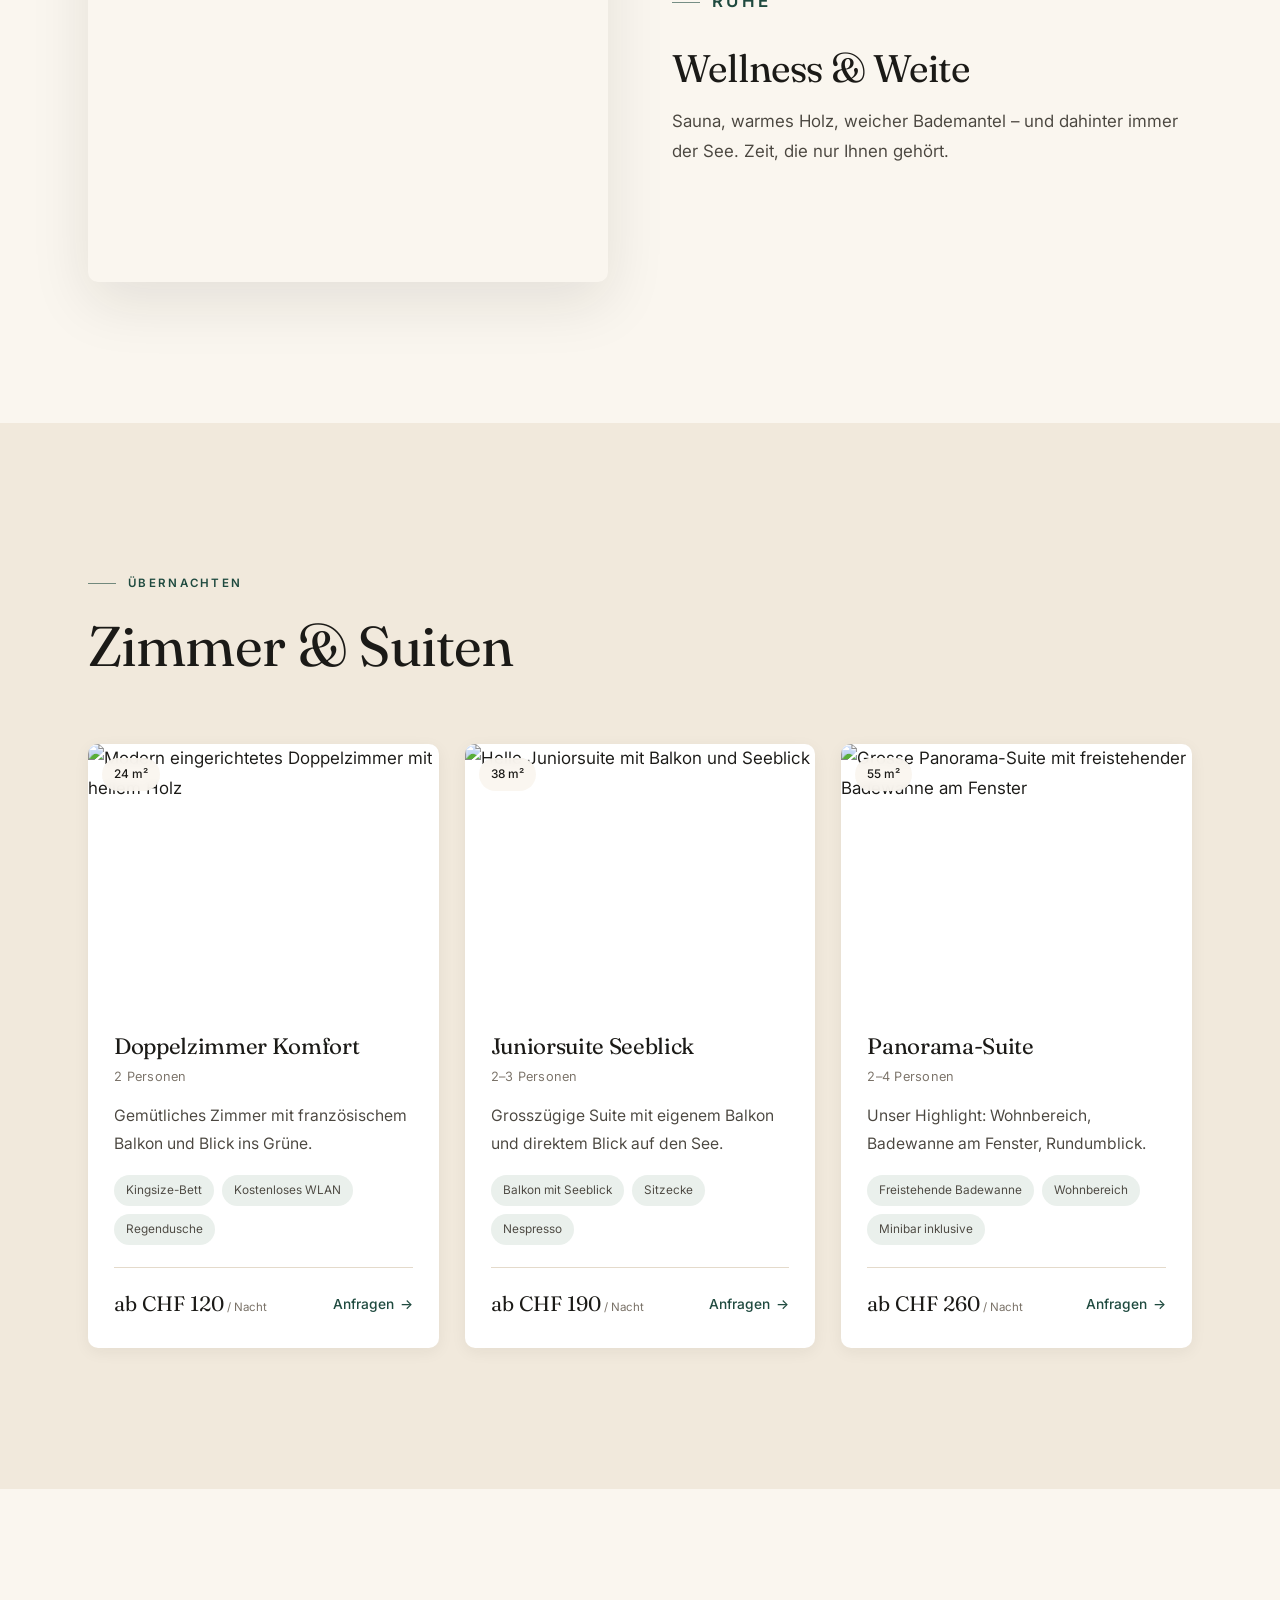
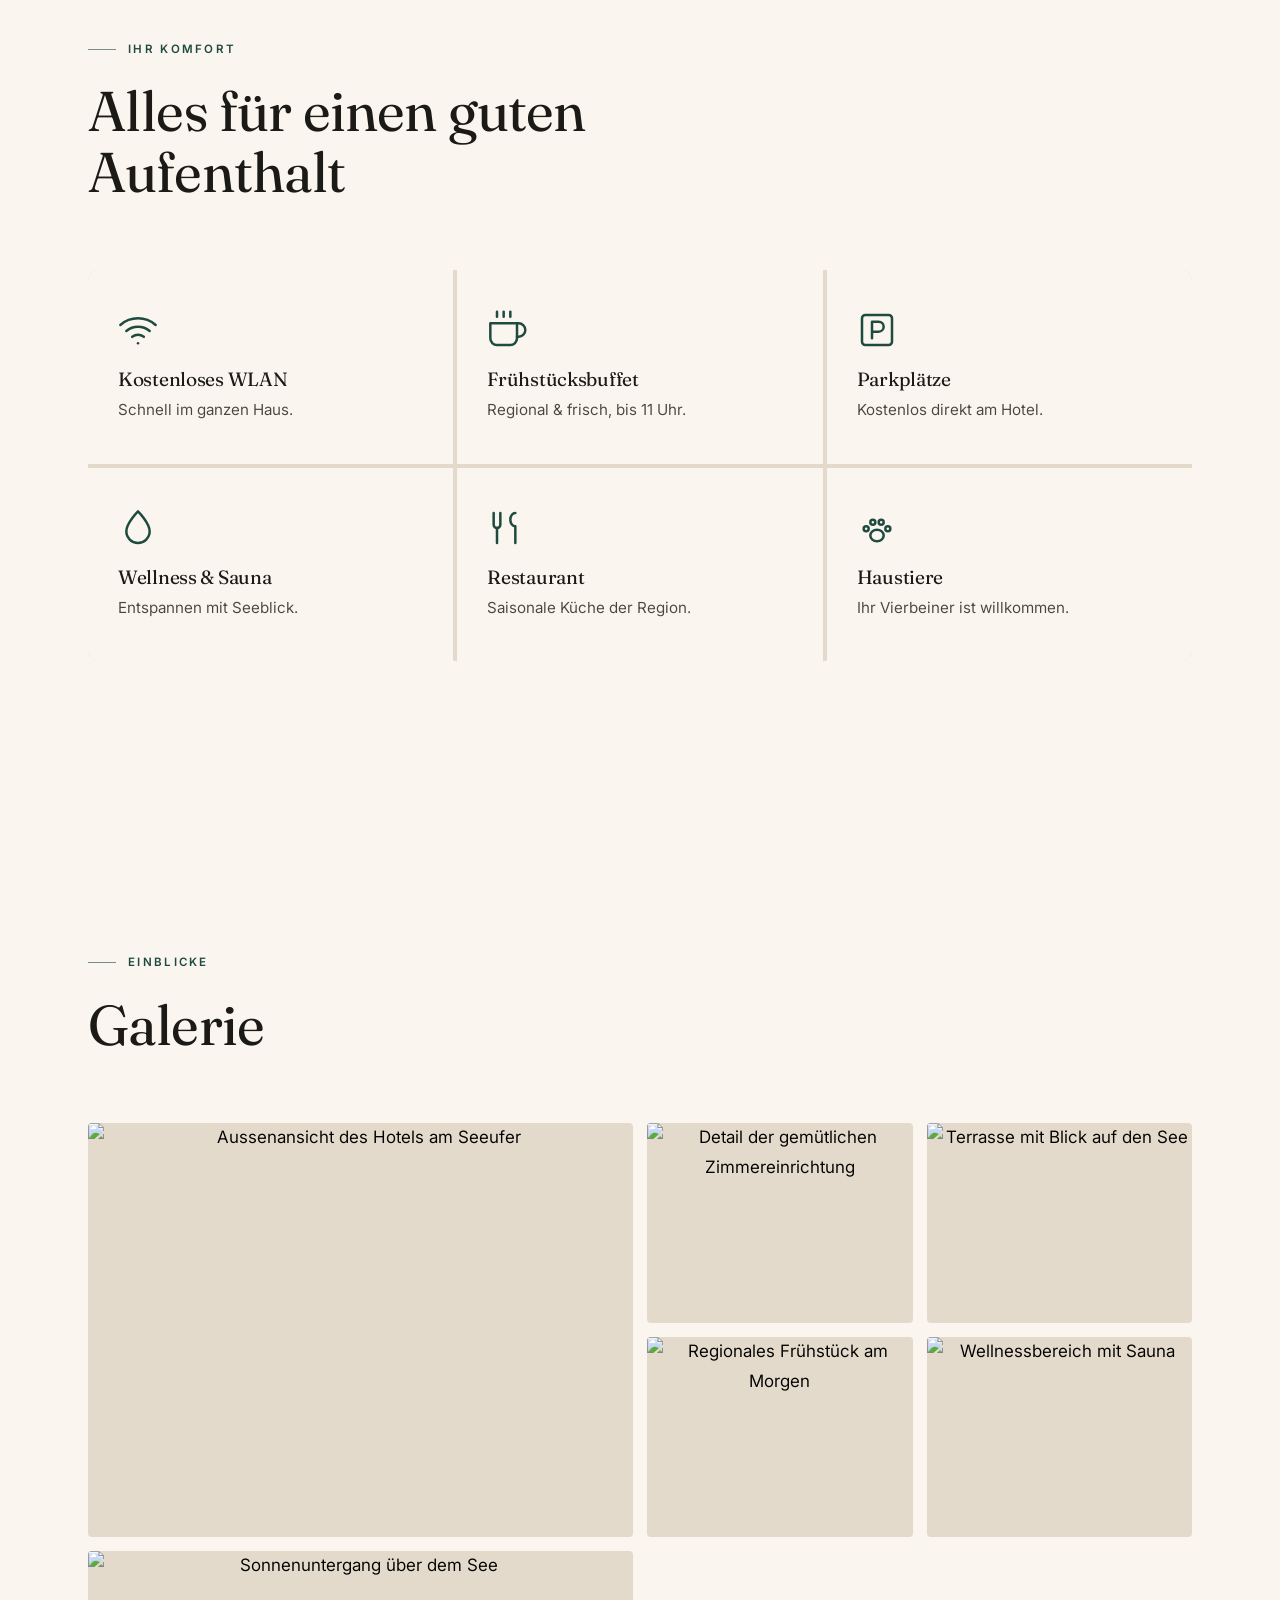
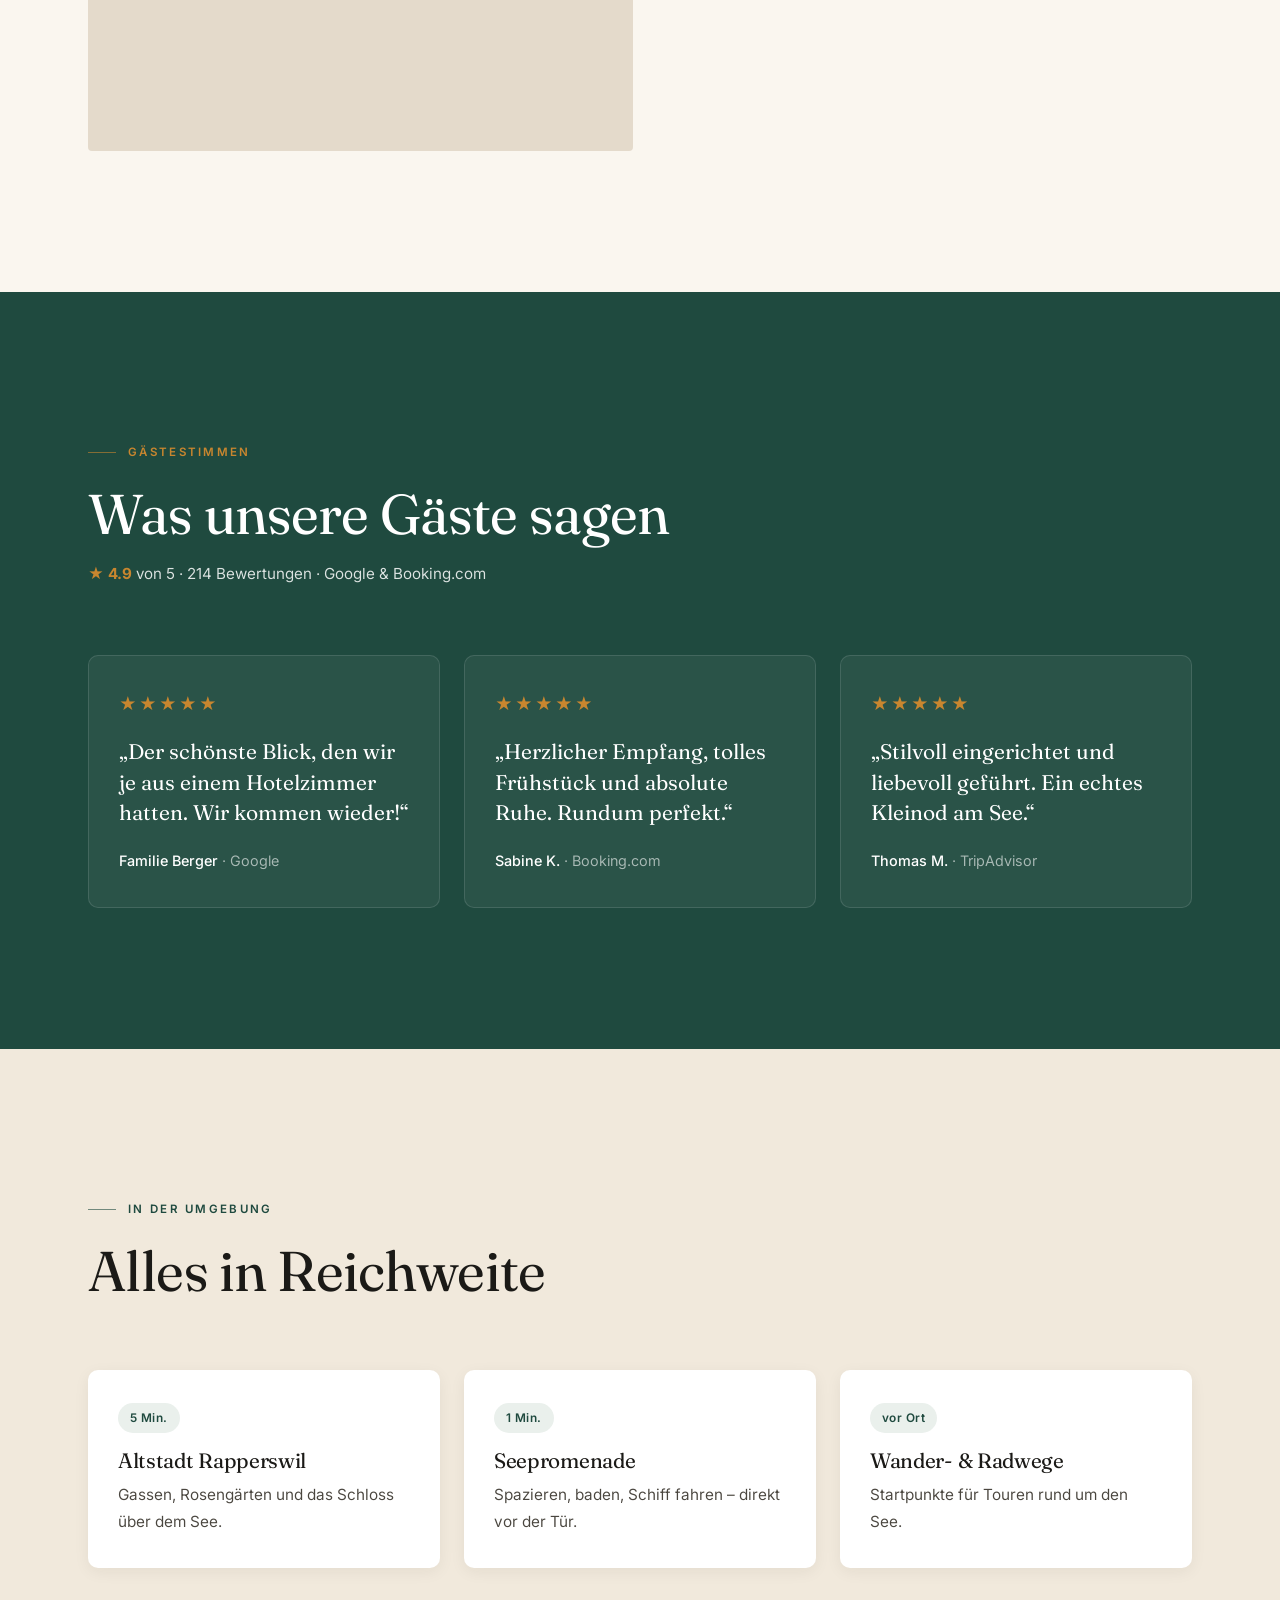
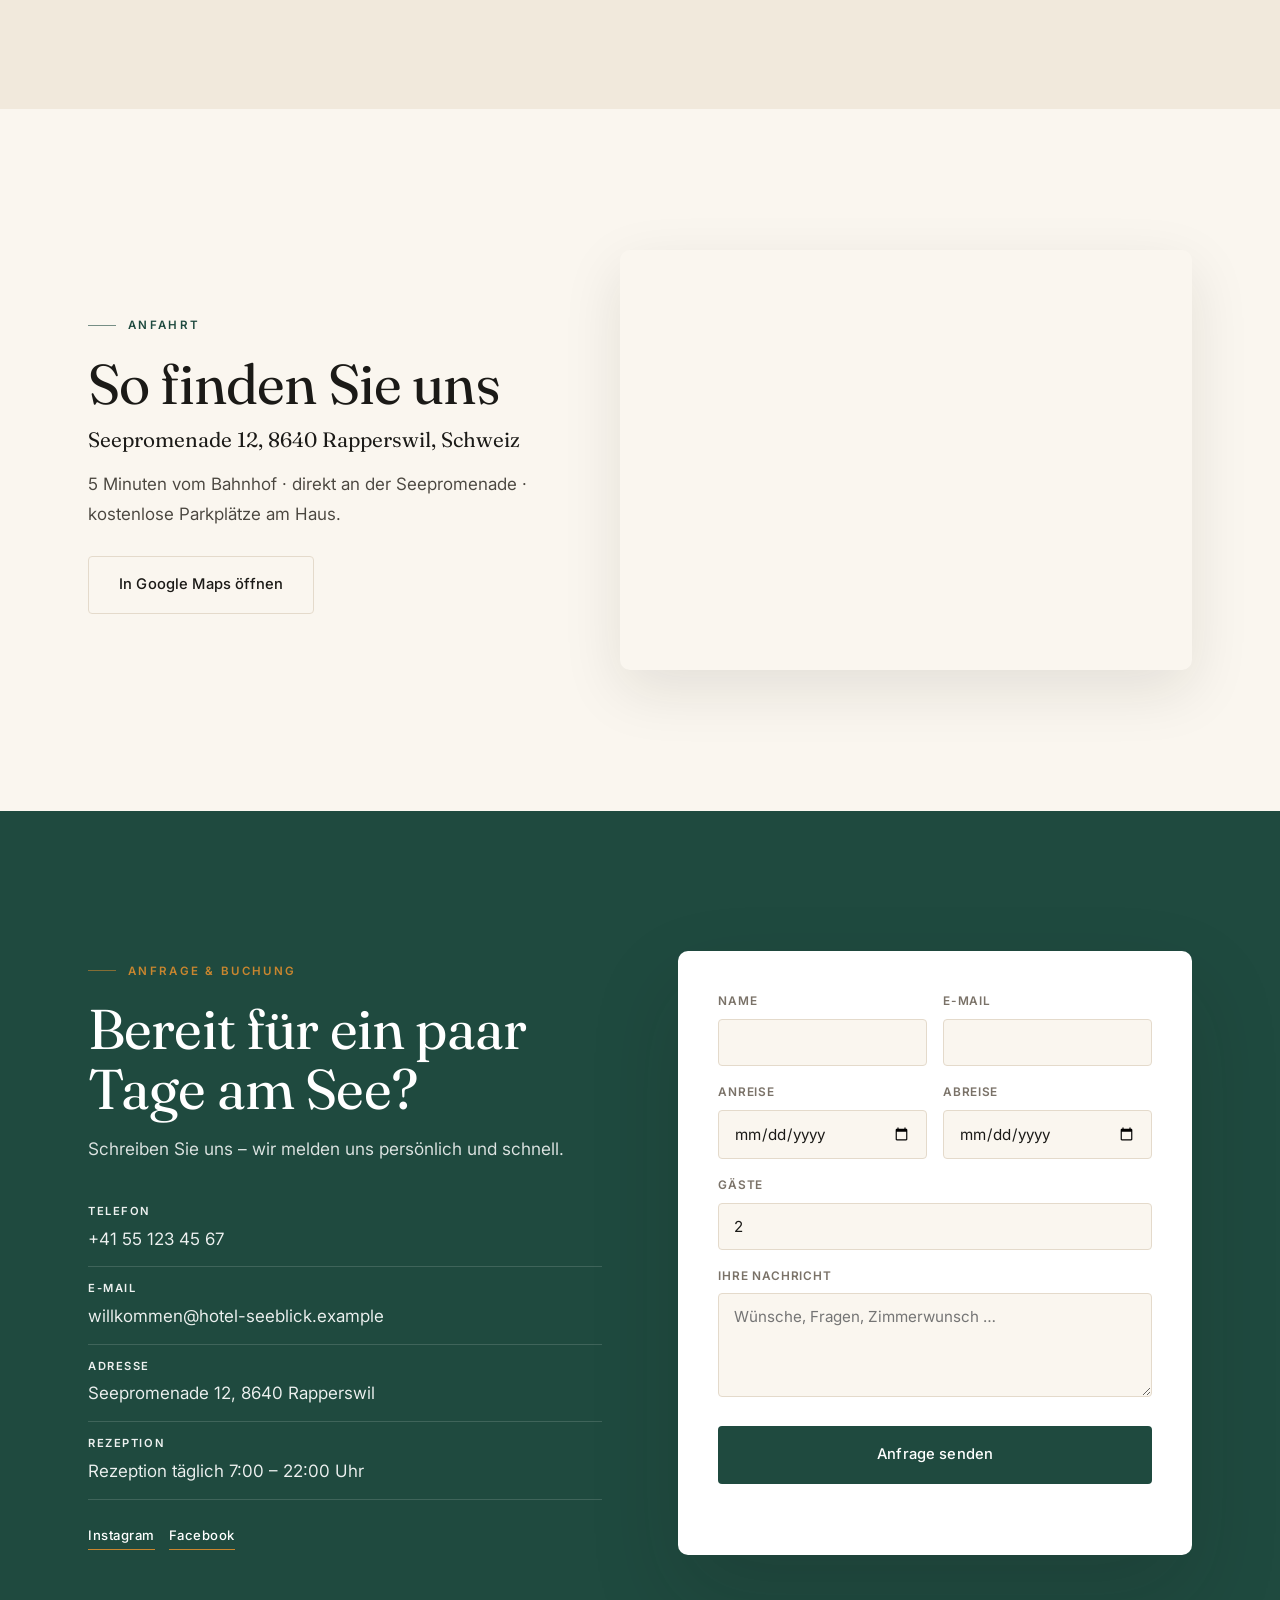
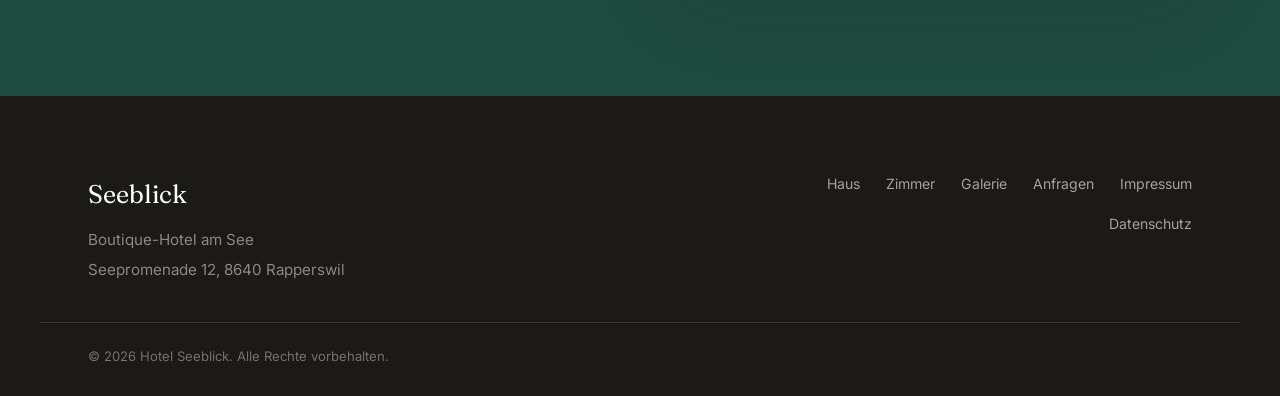
==== commit b61e830e: "Switch demo content to AI-generated photos (jpg paths) - content.js: Bildpfade von SVG-Platzhaltern " ====
--- a/index.html
+++ b/index.html
@@ -14,7 +14,7 @@
   <meta property="og:site_name" content="Hotel Seeblick" />
   <meta property="og:title" content="Hotel Seeblick · Boutique-Hotel am See" />
   <meta property="og:description" content="Moderne Zimmer, regionale Küche und der schönste Blick weit und breit." />
-  <meta property="og:image" content="images/og-image.svg" />
+  <meta property="og:image" content="images/og-image.jpg" />
   <meta property="og:url" content="https://example.com/" />
   <meta name="twitter:card" content="summary_large_image" />
 
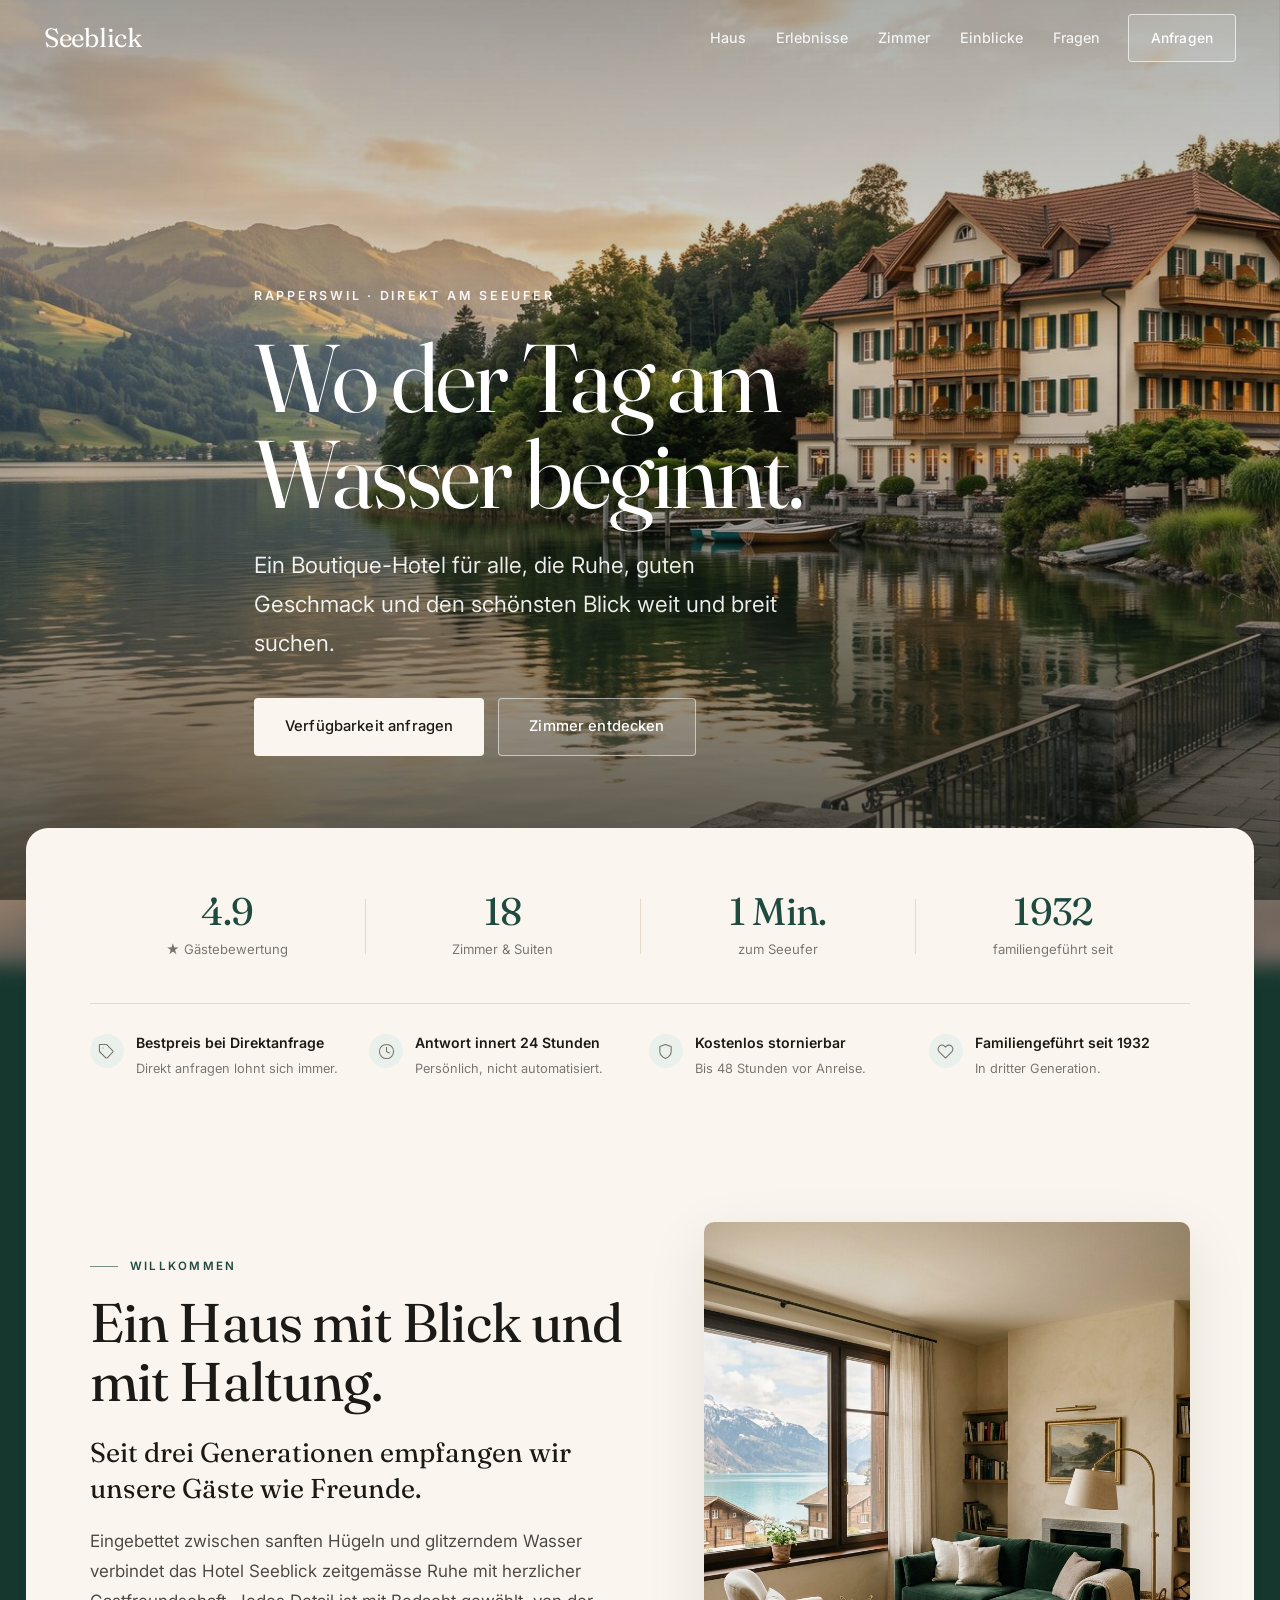
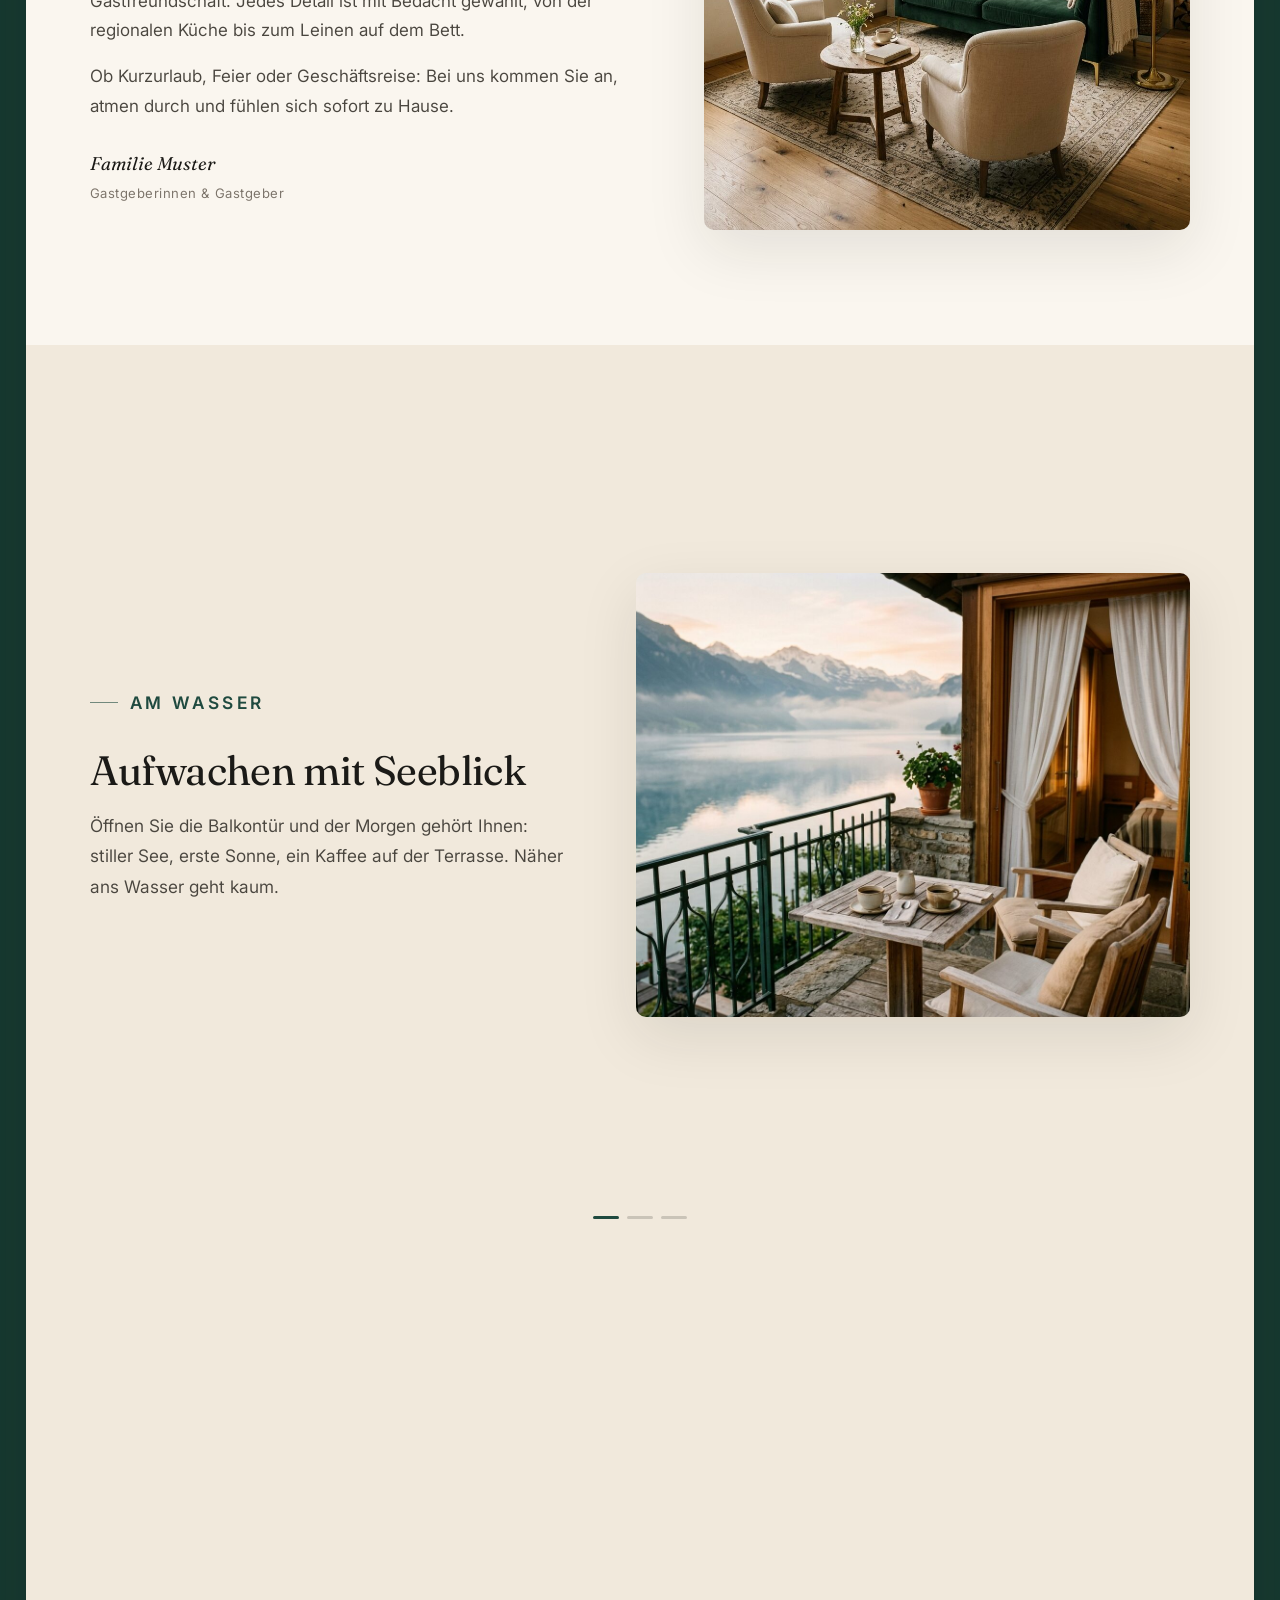
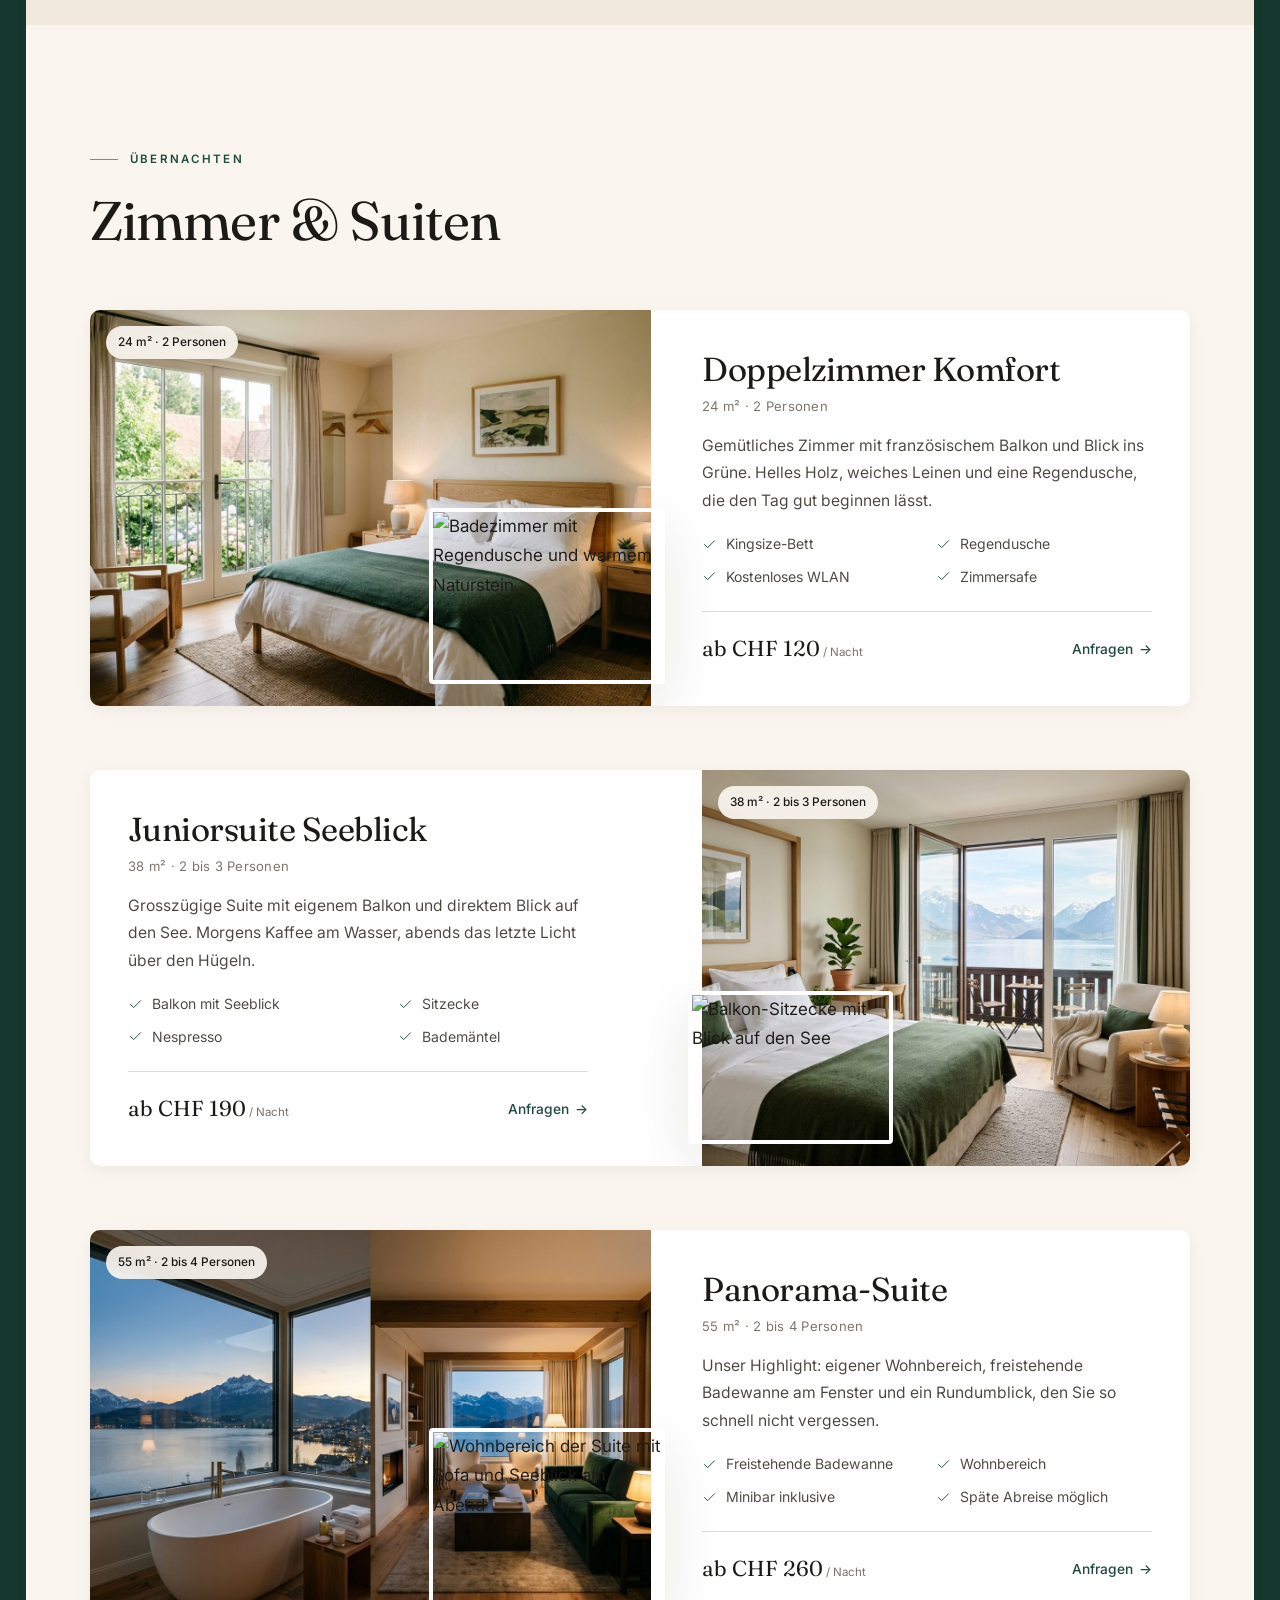
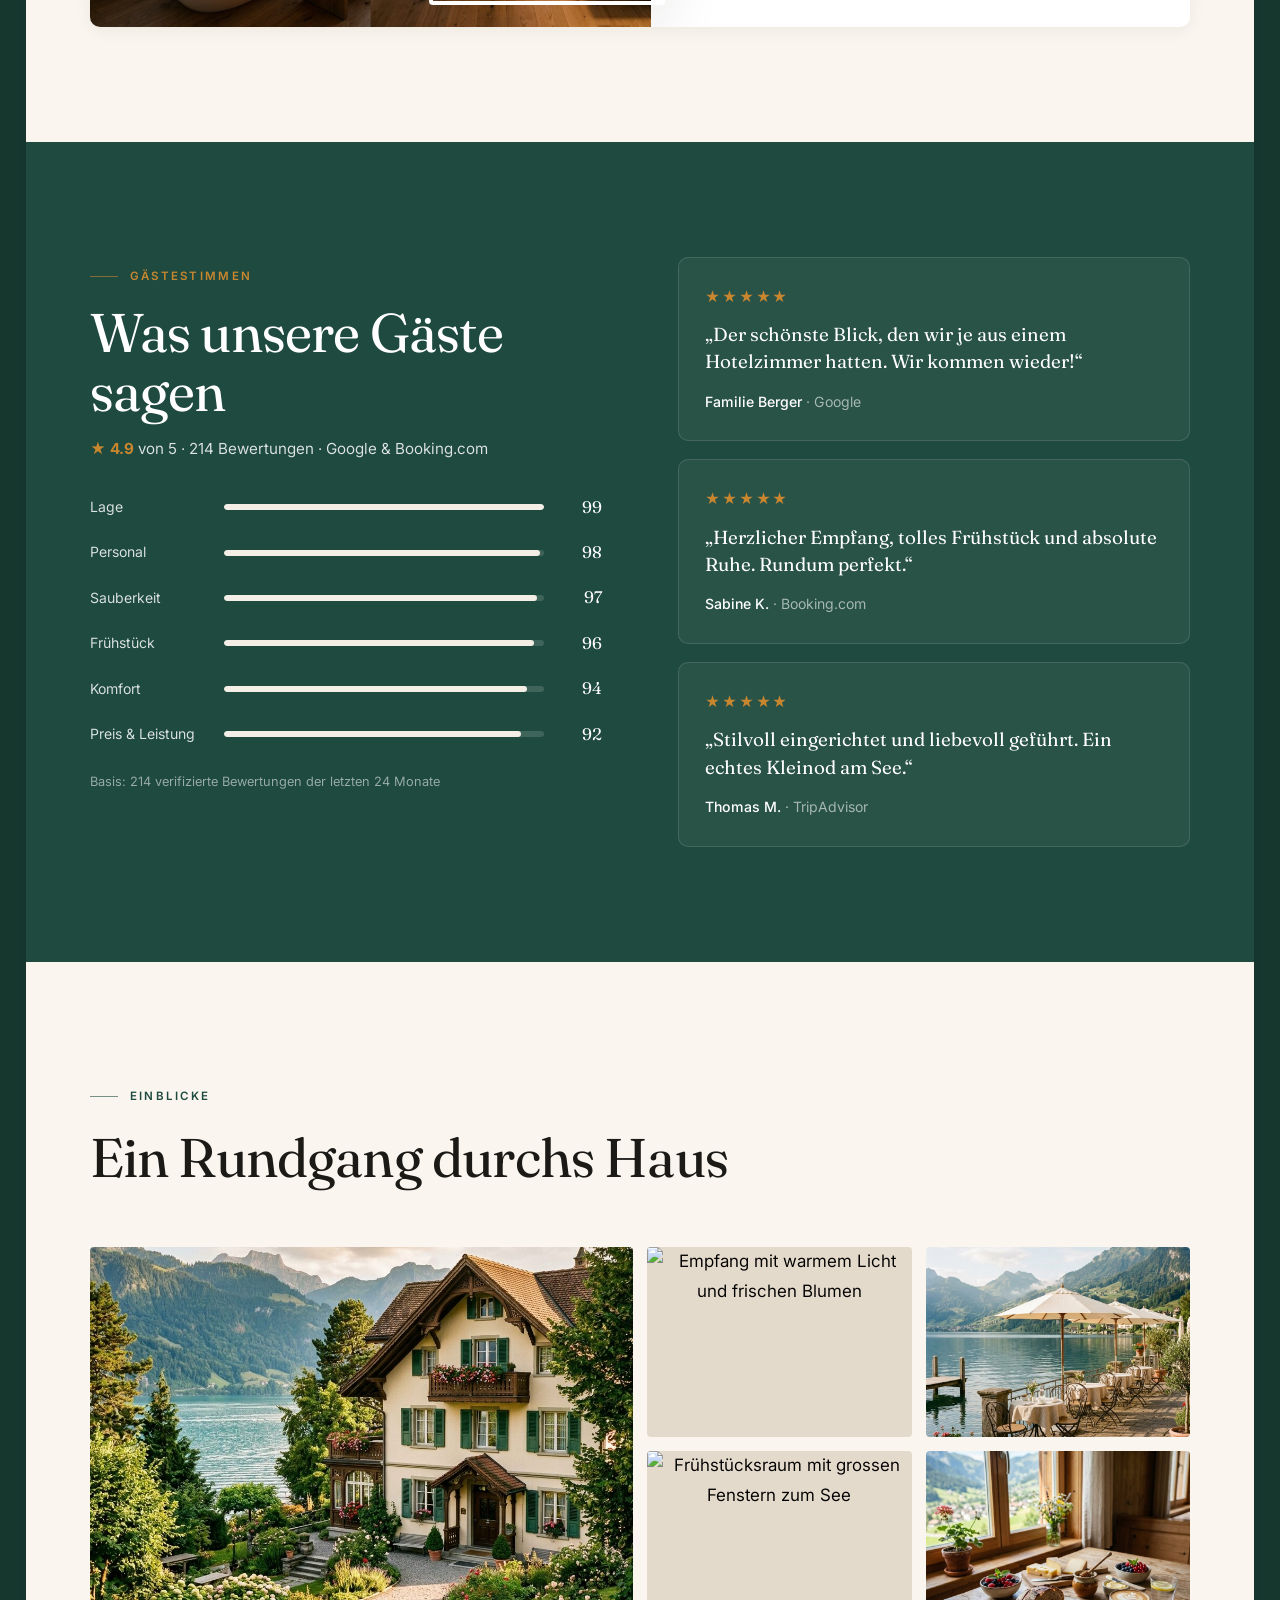
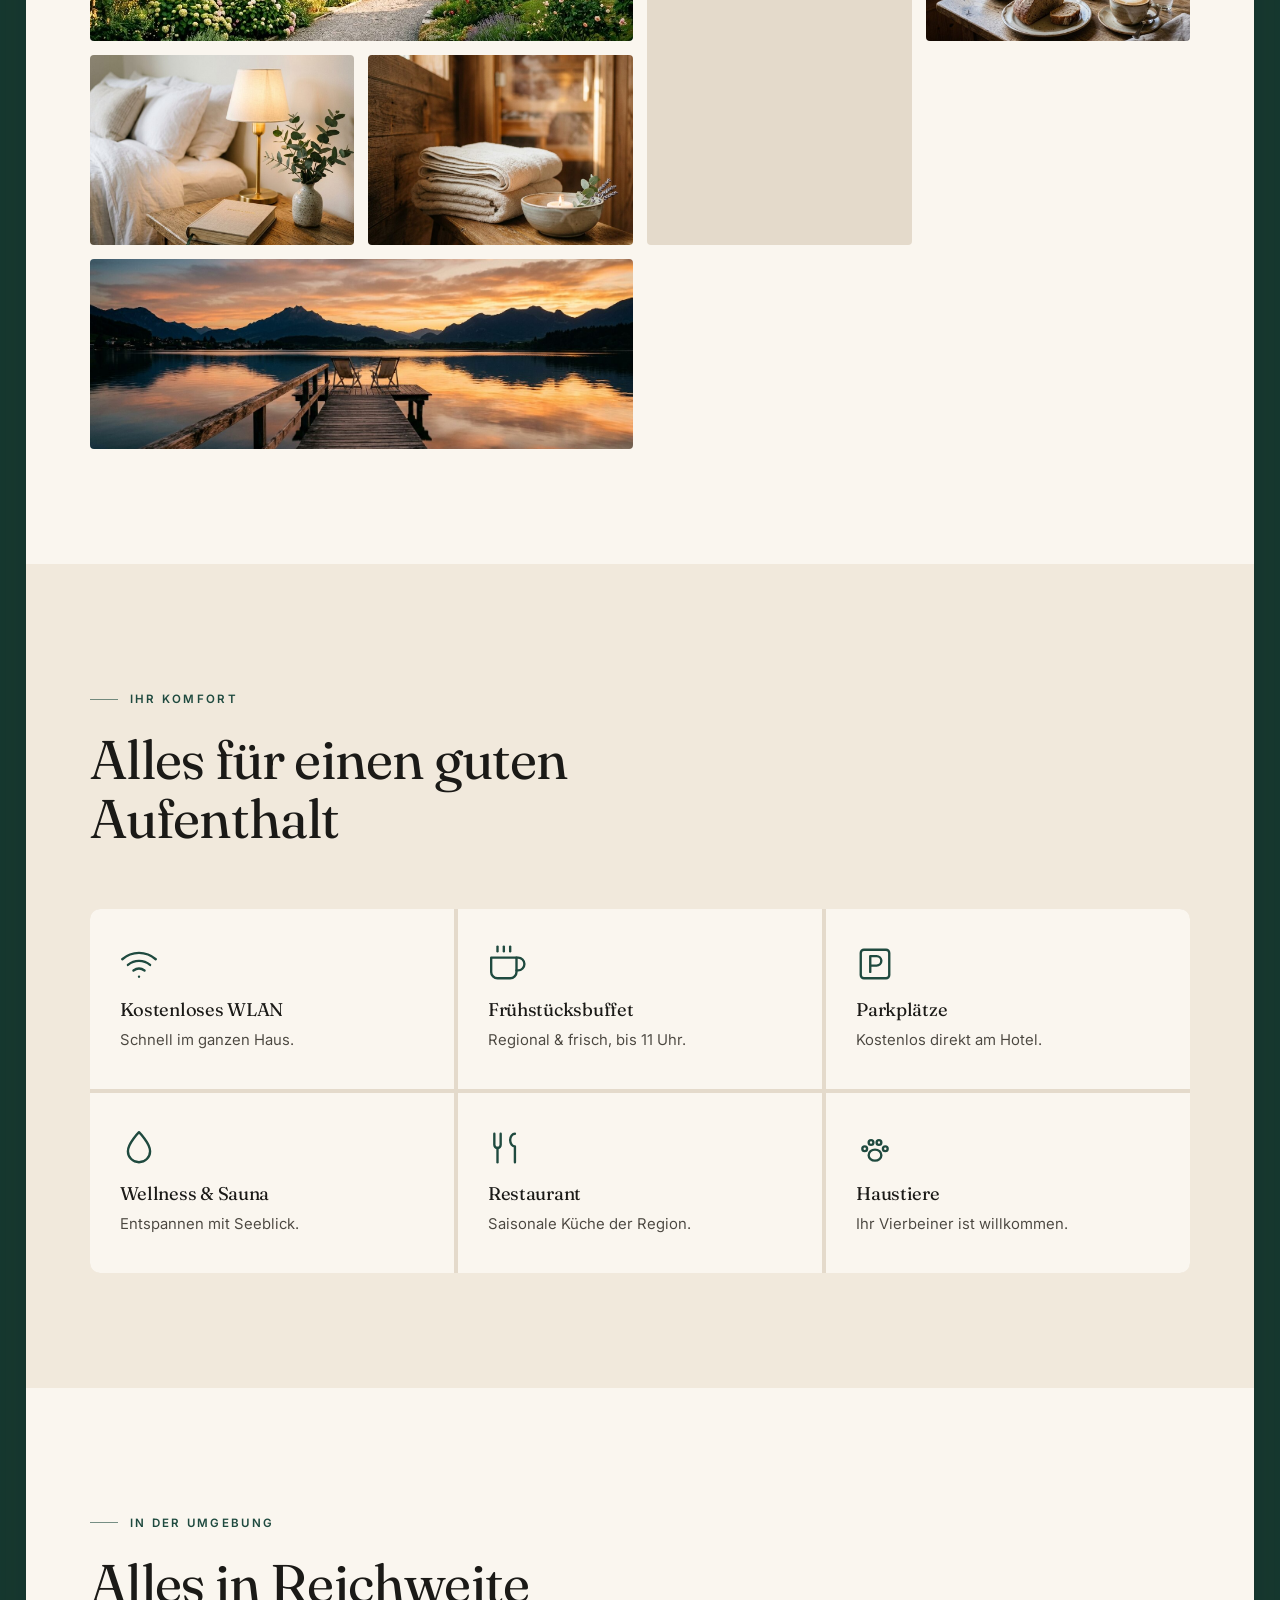
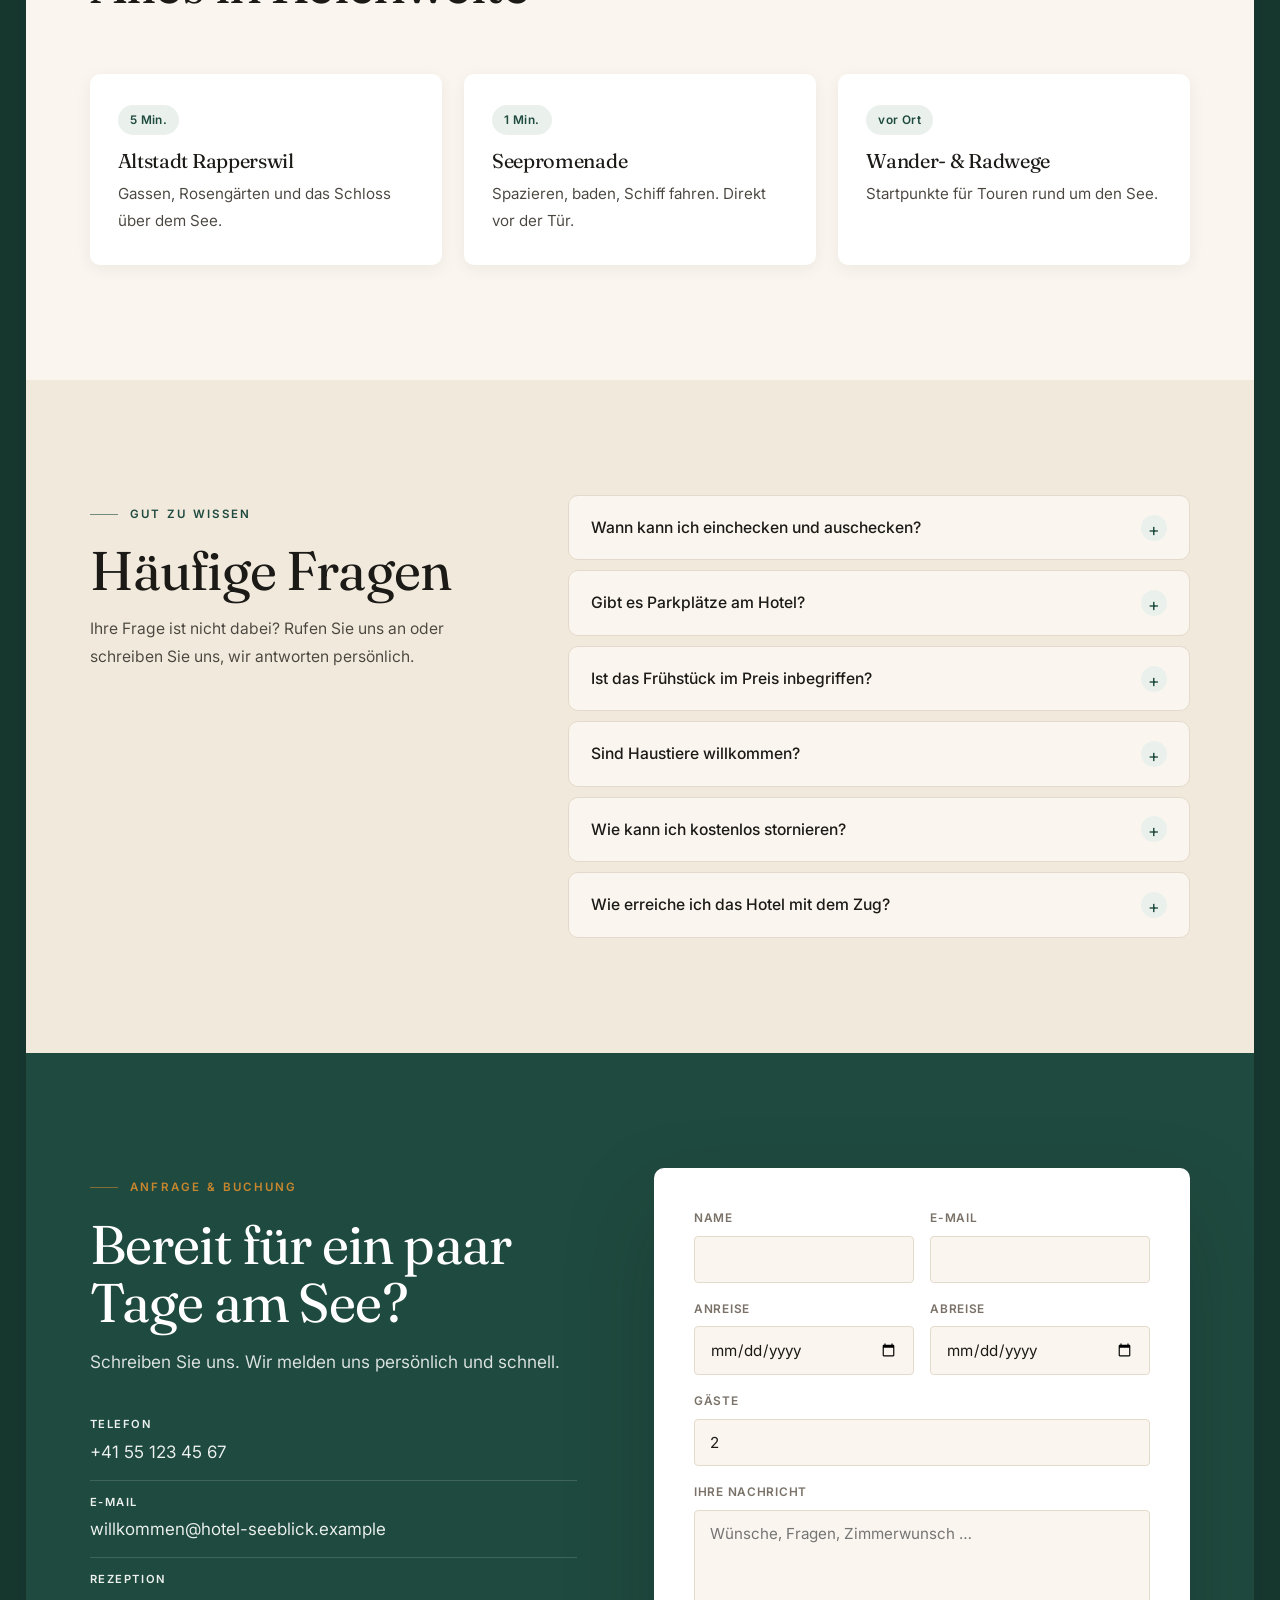
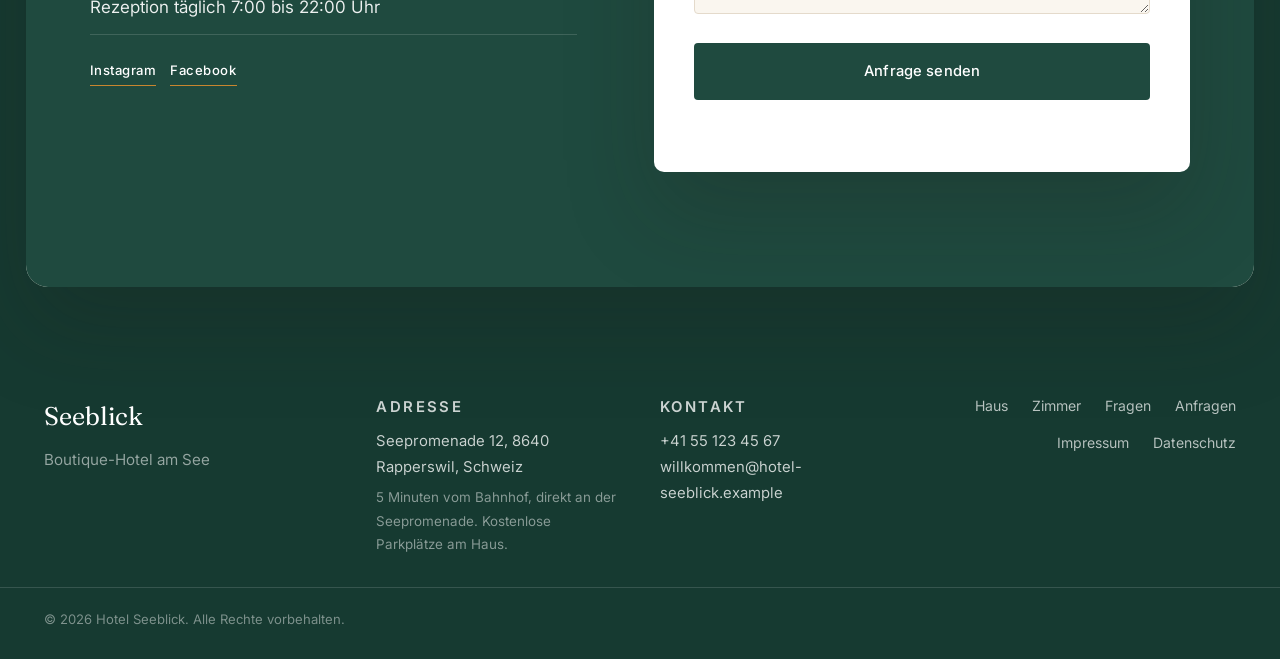
==== commit 9c007970: "Redesign v3: paper layout, scrollytelling, FAQ, rating chart, more trust Kundenfeedback umgesetzt: W" ====
--- a/index.html
+++ b/index.html
@@ -5,11 +5,10 @@
   <meta name="viewport" content="width=device-width, initial-scale=1.0" />
 
   <title>Hotel Seeblick · Boutique-Hotel direkt am See</title>
-  <meta name="description" content="Stilvoll übernachten direkt am Seeufer – moderne Zimmer, regionale Küche und ein Panoramablick, der bleibt." />
+  <meta name="description" content="Stilvoll übernachten direkt am Seeufer: moderne Zimmer, regionale Küche und ein Panoramablick, der bleibt." />
   <link rel="canonical" href="https://example.com/" />
   <meta name="theme-color" content="#1f4a3f" />
 
-  <!-- Open Graph / Social (füllt sich aus content.js) -->
   <meta property="og:type" content="website" />
   <meta property="og:site_name" content="Hotel Seeblick" />
   <meta property="og:title" content="Hotel Seeblick · Boutique-Hotel am See" />
@@ -18,39 +17,37 @@
   <meta property="og:url" content="https://example.com/" />
   <meta name="twitter:card" content="summary_large_image" />
 
-  <!-- Schriften -->
   <link rel="preconnect" href="https://fonts.googleapis.com" />
   <link rel="preconnect" href="https://fonts.gstatic.com" crossorigin />
   <link href="https://fonts.googleapis.com/css2?family=Fraunces:ital,opsz,wght@0,9..144,300..600;1,9..144,300..500&family=Inter:wght@300;400;500;600&display=swap" rel="stylesheet" />
 
   <link rel="icon" href="images/favicon.svg" type="image/svg+xml" />
-  <link rel="stylesheet" href="css/style.css?v=2" />
-
-  <!-- Strukturierte Daten für Google (füllt sich aus content.js) -->
+  <link rel="stylesheet" href="css/style.css?v=3" />
+
   <script type="application/ld+json" id="ldHotel"></script>
+  <script type="application/ld+json" id="ldFaq"></script>
 </head>
 <body>
 
-  <!-- Skip-Link (Barrierefreiheit) -->
+  <!-- Fixes, weichgezeichnetes Hintergrundbild hinter dem "Papier" -->
+  <div class="bg-fix" id="bgFix" aria-hidden="true"></div>
+
   <a href="#willkommen" class="skip-link">Zum Inhalt springen</a>
 
   <!-- ============ HEADER ============ -->
   <header class="site-header" id="header">
     <div class="container header-inner">
       <a href="#start" class="logo" id="logo">Seeblick</a>
-
       <nav class="main-nav" id="mainNav" aria-label="Hauptnavigation">
         <ul>
           <li><a href="#willkommen">Haus</a></li>
           <li><a href="#erlebnisse">Erlebnisse</a></li>
           <li><a href="#zimmer">Zimmer</a></li>
-          <li><a href="#galerie">Galerie</a></li>
-          <li><a href="#lage">Lage</a></li>
+          <li><a href="#galerie">Einblicke</a></li>
+          <li><a href="#faq">Fragen</a></li>
         </ul>
       </nav>
-
       <a href="#buchen" class="btn btn-primary btn-sm header-cta" id="headerCta">Anfragen</a>
-
       <button class="nav-toggle" id="navToggle" aria-label="Menü öffnen" aria-expanded="false" aria-controls="mainNav">
         <span></span><span></span><span></span>
       </button>
@@ -59,13 +56,13 @@
 
   <main id="main">
 
-    <!-- ============ HERO ============ -->
+    <!-- ============ HERO (Vollbild, Headline faded beim Scrollen) ============ -->
     <section class="hero" id="start" aria-label="Willkommen">
       <div class="hero-media">
         <div class="hero-bg" id="heroBg"></div>
         <div class="hero-scrim"></div>
       </div>
-      <div class="hero-inner container">
+      <div class="hero-inner container" id="heroInner">
         <p class="hero-kicker reveal" id="heroKicker">Rapperswil · Direkt am Seeufer</p>
         <h1 class="hero-title reveal" id="heroTitle">Wo der Tag am Wasser beginnt.</h1>
         <p class="hero-sub reveal" id="heroSub">Ein Boutique-Hotel für alle, die Ruhe, guten Geschmack und den schönsten Blick suchen.</p>
@@ -77,143 +74,156 @@
       <a href="#willkommen" class="hero-scroll" aria-label="Weiter nach unten"><span></span></a>
     </section>
 
-    <!-- ============ KENNZAHLEN ============ -->
-    <aside class="stats" aria-label="Auf einen Blick">
-      <div class="container stats-inner" id="statsInner"></div>
-    </aside>
-
-    <!-- ============ ÜBER UNS / STORY ============ -->
-    <section class="section about" id="willkommen" aria-labelledby="aboutTitle">
-      <div class="container about-grid">
-        <div class="about-text">
-          <p class="kicker reveal" id="aboutKicker">Willkommen</p>
-          <h2 class="reveal" id="aboutTitle">Ein Haus mit Blick – und mit Haltung.</h2>
-          <p class="lead reveal" id="aboutLead"></p>
-          <div class="about-body reveal" id="aboutBody"></div>
-          <p class="signature reveal" id="aboutSignature"></p>
-        </div>
-        <figure class="about-media reveal">
-          <img id="aboutImage" alt="" loading="lazy" />
-        </figure>
-      </div>
-    </section>
-
-    <!-- ============ ERLEBNISSE ============ -->
-    <section class="section experiences" id="erlebnisse" aria-label="Erlebnisse">
-      <div class="container" id="experiencesWrap"></div>
-    </section>
-
-    <!-- ============ ZIMMER ============ -->
-    <section class="section rooms" id="zimmer" aria-labelledby="roomsTitle">
-      <div class="container">
-        <div class="section-head reveal">
-          <p class="kicker">Übernachten</p>
-          <h2 id="roomsTitle">Zimmer &amp; Suiten</h2>
-        </div>
-        <div class="rooms-grid" id="roomsGrid"></div>
-      </div>
-    </section>
-
-    <!-- ============ AUSSTATTUNG ============ -->
-    <section class="section amenities" id="ausstattung" aria-labelledby="amenTitle">
-      <div class="container">
-        <div class="section-head reveal">
-          <p class="kicker">Ihr Komfort</p>
-          <h2 id="amenTitle">Alles für einen guten Aufenthalt</h2>
-        </div>
-        <div class="amenities-grid" id="amenitiesGrid"></div>
-      </div>
-    </section>
-
-    <!-- ============ GALERIE ============ -->
-    <section class="section gallery" id="galerie" aria-labelledby="galTitle">
-      <div class="container">
-        <div class="section-head reveal">
-          <p class="kicker">Einblicke</p>
-          <h2 id="galTitle">Galerie</h2>
-        </div>
-        <div class="gallery-grid" id="galleryGrid"></div>
-      </div>
-    </section>
-
-    <!-- ============ BEWERTUNGEN ============ -->
-    <section class="section testimonials" id="bewertungen" aria-labelledby="testTitle">
-      <div class="container">
-        <div class="section-head reveal">
-          <p class="kicker kicker-invert">Gästestimmen</p>
-          <h2 id="testTitle">Was unsere Gäste sagen</h2>
-          <p class="rating-badge reveal" id="ratingBadge"></p>
-        </div>
-        <div class="testimonials-grid" id="testimonialsGrid"></div>
-      </div>
-    </section>
-
-    <!-- ============ UMGEBUNG ============ -->
-    <section class="section nearby" id="umgebung" aria-labelledby="nearTitle">
-      <div class="container">
-        <div class="section-head reveal">
-          <p class="kicker">In der Umgebung</p>
-          <h2 id="nearTitle">Alles in Reichweite</h2>
-        </div>
-        <div class="nearby-grid" id="nearbyGrid"></div>
-      </div>
-    </section>
-
-    <!-- ============ LAGE ============ -->
-    <section class="section location" id="lage" aria-labelledby="locTitle">
-      <div class="container location-grid">
-        <div class="location-text">
-          <p class="kicker reveal">Anfahrt</p>
-          <h2 class="reveal" id="locTitle">So finden Sie uns</h2>
-          <p class="location-address reveal" id="locationAddress"></p>
-          <p class="location-directions reveal" id="locationDirections"></p>
-          <a href="#" id="mapsLink" class="btn btn-outline reveal" target="_blank" rel="noopener">In Google Maps öffnen</a>
-        </div>
-        <div class="location-map reveal">
-          <iframe id="mapFrame" title="Standort auf der Karte" loading="lazy" referrerpolicy="no-referrer-when-downgrade"></iframe>
-        </div>
-      </div>
-    </section>
-
-    <!-- ============ BUCHUNG / ABSCHLUSS-CTA ============ -->
-    <section class="section booking" id="buchen" aria-labelledby="bookTitle">
-      <div class="container booking-grid">
-        <div class="booking-intro reveal">
-          <p class="kicker kicker-invert">Anfrage &amp; Buchung</p>
-          <h2 id="bookTitle">Bereit für ein paar Tage am See?</h2>
-          <p class="booking-lead">Schreiben Sie uns – wir melden uns persönlich und schnell.</p>
-          <ul class="contact-list" id="contactList"></ul>
-          <div class="contact-social" id="contactSocial"></div>
-        </div>
-
-        <form class="booking-form reveal" id="contactForm" novalidate>
-          <div class="form-row">
-            <label>Name
-              <input type="text" name="name" autocomplete="name" required />
+    <!-- ============ DAS "PAPIER" ============ -->
+    <div class="sheet">
+
+      <!-- Kennzahlen + Vertrauen -->
+      <section class="sheet-top" aria-label="Auf einen Blick">
+        <div class="sheet-pad">
+          <div class="stats-inner" id="statsInner"></div>
+          <div class="trust-strip" id="trustStrip"></div>
+        </div>
+      </section>
+
+      <!-- Über uns -->
+      <section class="section about" id="willkommen" aria-labelledby="aboutTitle">
+        <div class="sheet-pad about-grid">
+          <div class="about-text">
+            <p class="kicker reveal" id="aboutKicker">Willkommen</p>
+            <h2 class="reveal" id="aboutTitle">Ein Haus mit Blick und mit Haltung.</h2>
+            <p class="lead reveal" id="aboutLead"></p>
+            <div class="about-body reveal" id="aboutBody"></div>
+            <p class="signature reveal" id="aboutSignature"></p>
+          </div>
+          <figure class="about-media reveal">
+            <img id="aboutImage" alt="" loading="lazy" />
+          </figure>
+        </div>
+      </section>
+
+      <!-- Erlebnisse: gepinnte Scroll-Kapitel -->
+      <section class="exp-scroll" id="erlebnisse" aria-label="Erlebnisse">
+        <div class="exp-pin">
+          <div class="sheet-pad exp-grid">
+            <div class="exp-texts" id="expTexts"></div>
+            <div class="exp-visuals" id="expVisuals"></div>
+          </div>
+          <div class="exp-progress" id="expProgress" aria-hidden="true"></div>
+        </div>
+      </section>
+
+      <!-- Zimmer: grosse Panels mit Zweitbild -->
+      <section class="section rooms" id="zimmer" aria-labelledby="roomsTitle">
+        <div class="sheet-pad">
+          <div class="section-head reveal">
+            <p class="kicker">Übernachten</p>
+            <h2 id="roomsTitle">Zimmer &amp; Suiten</h2>
+          </div>
+          <div class="rooms-list" id="roomsList"></div>
+        </div>
+      </section>
+
+      <!-- Bewertungen: Diagramm + Stimmen (dunkle Sektion) -->
+      <section class="section reviews" id="bewertungen" aria-labelledby="revTitle">
+        <div class="sheet-pad">
+          <div class="reviews-grid">
+            <div class="reviews-chart reveal">
+              <p class="kicker kicker-invert">Gästestimmen</p>
+              <h2 id="revTitle">Was unsere Gäste sagen</h2>
+              <p class="rating-badge" id="ratingBadge"></p>
+              <div class="chart" id="ratingChart" role="img" aria-label="Bewertungen nach Kategorie auf einer Skala von 0 bis 99"></div>
+              <p class="chart-note" id="chartNote"></p>
+            </div>
+            <div class="reviews-quotes" id="testimonialsGrid"></div>
+          </div>
+        </div>
+      </section>
+
+      <!-- Galerie / Einblicke -->
+      <section class="section gallery" id="galerie" aria-labelledby="galTitle">
+        <div class="sheet-pad">
+          <div class="section-head reveal">
+            <p class="kicker">Einblicke</p>
+            <h2 id="galTitle">Ein Rundgang durchs Haus</h2>
+          </div>
+          <div class="gallery-grid" id="galleryGrid"></div>
+        </div>
+      </section>
+
+      <!-- Ausstattung -->
+      <section class="section amenities" id="ausstattung" aria-labelledby="amenTitle">
+        <div class="sheet-pad">
+          <div class="section-head reveal">
+            <p class="kicker">Ihr Komfort</p>
+            <h2 id="amenTitle">Alles für einen guten Aufenthalt</h2>
+          </div>
+          <div class="amenities-grid" id="amenitiesGrid"></div>
+        </div>
+      </section>
+
+      <!-- Umgebung -->
+      <section class="section nearby" id="umgebung" aria-labelledby="nearTitle">
+        <div class="sheet-pad">
+          <div class="section-head reveal">
+            <p class="kicker">In der Umgebung</p>
+            <h2 id="nearTitle">Alles in Reichweite</h2>
+          </div>
+          <div class="nearby-grid" id="nearbyGrid"></div>
+        </div>
+      </section>
+
+      <!-- FAQ -->
+      <section class="section faq" id="faq" aria-labelledby="faqTitle">
+        <div class="sheet-pad faq-grid">
+          <div class="faq-intro reveal">
+            <p class="kicker">Gut zu wissen</p>
+            <h2 id="faqTitle">Häufige Fragen</h2>
+            <p class="faq-lead">Ihre Frage ist nicht dabei? Rufen Sie uns an oder schreiben Sie uns, wir antworten persönlich.</p>
+          </div>
+          <div class="faq-list" id="faqList"></div>
+        </div>
+      </section>
+
+      <!-- Buchung -->
+      <section class="section booking" id="buchen" aria-labelledby="bookTitle">
+        <div class="sheet-pad booking-grid">
+          <div class="booking-intro reveal">
+            <p class="kicker kicker-invert">Anfrage &amp; Buchung</p>
+            <h2 id="bookTitle">Bereit für ein paar Tage am See?</h2>
+            <p class="booking-lead">Schreiben Sie uns. Wir melden uns persönlich und schnell.</p>
+            <ul class="contact-list" id="contactList"></ul>
+            <div class="contact-social" id="contactSocial"></div>
+          </div>
+          <form class="booking-form reveal" id="contactForm" novalidate>
+            <div class="form-row">
+              <label>Name
+                <input type="text" name="name" autocomplete="name" required />
+              </label>
+              <label>E-Mail
+                <input type="email" name="email" autocomplete="email" required />
+              </label>
+            </div>
+            <div class="form-row">
+              <label>Anreise
+                <input type="date" name="anreise" />
+              </label>
+              <label>Abreise
+                <input type="date" name="abreise" />
+              </label>
+            </div>
+            <label>Gäste
+              <input type="number" name="gaeste" min="1" max="12" value="2" />
             </label>
-            <label>E-Mail
-              <input type="email" name="email" autocomplete="email" required />
+            <label>Ihre Nachricht
+              <textarea name="nachricht" rows="4" placeholder="Wünsche, Fragen, Zimmerwunsch …"></textarea>
             </label>
-          </div>
-          <div class="form-row">
-            <label>Anreise
-              <input type="date" name="anreise" />
-            </label>
-            <label>Abreise
-              <input type="date" name="abreise" />
-            </label>
-          </div>
-          <label>Gäste
-            <input type="number" name="gaeste" min="1" max="12" value="2" />
-          </label>
-          <label>Ihre Nachricht
-            <textarea name="nachricht" rows="4" placeholder="Wünsche, Fragen, Zimmerwunsch …"></textarea>
-          </label>
-          <button type="submit" class="btn btn-primary btn-block" id="formSubmit">Anfrage senden</button>
-          <p class="form-status" id="formStatus" role="status" aria-live="polite"></p>
-        </form>
-      </div>
-    </section>
+            <button type="submit" class="btn btn-primary btn-block" id="formSubmit">Anfrage senden</button>
+            <p class="form-status" id="formStatus" role="status" aria-live="polite"></p>
+          </form>
+        </div>
+      </section>
+
+    </div><!-- /sheet -->
   </main>
 
   <!-- ============ FOOTER ============ -->
@@ -222,12 +232,21 @@
       <div class="footer-brand">
         <span class="footer-logo" id="footerLogo">Seeblick</span>
         <p id="footerTagline"></p>
-        <p class="footer-address" id="footerAddress"></p>
+      </div>
+      <div class="footer-contact">
+        <p class="footer-label">Adresse</p>
+        <p id="footerAddress"></p>
+        <p id="footerDirections" class="footer-directions"></p>
+      </div>
+      <div class="footer-contact">
+        <p class="footer-label">Kontakt</p>
+        <p id="footerPhone"></p>
+        <p id="footerEmail"></p>
       </div>
       <nav class="footer-nav" aria-label="Footer-Navigation">
         <a href="#willkommen">Haus</a>
         <a href="#zimmer">Zimmer</a>
-        <a href="#galerie">Galerie</a>
+        <a href="#faq">Fragen</a>
         <a href="#buchen">Anfragen</a>
         <a href="impressum.html">Impressum</a>
         <a href="datenschutz.html">Datenschutz</a>
@@ -238,13 +257,13 @@
     </div>
   </footer>
 
-  <!-- ============ MOBILE BUCHUNGSLEISTE (sticky) ============ -->
+  <!-- Mobile Buchungsleiste -->
   <div class="mobile-cta" id="mobileCta">
     <span class="mobile-cta-price" id="mobileCtaPrice"></span>
     <a href="#buchen" class="btn btn-primary btn-sm">Anfragen</a>
   </div>
 
-  <!-- ============ LIGHTBOX ============ -->
+  <!-- Lightbox -->
   <div class="lightbox" id="lightbox" aria-hidden="true">
     <button class="lightbox-close" id="lightboxClose" aria-label="Schließen">×</button>
     <button class="lightbox-nav lightbox-prev" id="lightboxPrev" aria-label="Vorheriges Bild">‹</button>
@@ -252,7 +271,7 @@
     <button class="lightbox-nav lightbox-next" id="lightboxNext" aria-label="Nächstes Bild">›</button>
   </div>
 
-  <script src="js/content.js?v=2"></script>
-  <script src="js/main.js?v=2"></script>
+  <script src="js/content.js?v=3"></script>
+  <script src="js/main.js?v=3"></script>
 </body>
 </html>
--- a/css/style.css
+++ b/css/style.css
@@ -1,12 +1,12 @@
 /* =============================================================================
-   HOTEL-WEBSITE · DESIGN-SYSTEM  ·  „Modern Editorial · See & Natur"
+   HOTEL-WEBSITE · DESIGN-SYSTEM  ·  „Editorial Paper · See & Natur"
    -----------------------------------------------------------------------------
-   Farben/Schriften kommen aus den Tokens in :root und werden zusätzlich von
-   js/content.js (theme) pro Hotel überschrieben.
+   Konzept: Vollbild-Hero, danach schwebt der Inhalt als "Papier" (Sheet) über
+   einem fixen, weichgezeichneten Hintergrundbild. Farben/Fonts kommen aus den
+   Tokens in :root und werden von js/content.js (theme) pro Hotel überschrieben.
    ============================================================================= */
 
 :root {
-  /* --- Theme-Tokens (ggf. von content.js überschrieben) --- */
   --color-ink:         #1b1a17;
   --color-bg:          #faf6ef;
   --color-sand:        #f1e9dc;
@@ -16,7 +16,6 @@
   --font-display: 'Fraunces', 'Cormorant Garamond', Georgia, serif;
   --font-body:    'Inter', system-ui, -apple-system, sans-serif;
 
-  /* --- abgeleitet --- */
   --ink-soft:   #4a463f;
   --muted:      #7a7268;
   --line:       #e4dacb;
@@ -24,26 +23,26 @@
   --star:       #c8862f;
   --on-accent:  #f3efe6;
 
-  --maxw: 1200px;
-  --gutter: clamp(20px, 5vw, 48px);
+  --sheet-w: 1240px;
+  --pad: clamp(22px, 5vw, 72px);
   --r-sm: 4px;
   --r: 10px;
-  --r-lg: 16px;
+  --r-lg: 22px;
   --shadow-sm: 0 4px 16px rgba(27, 26, 23, .06);
   --shadow:    0 20px 60px rgba(27, 26, 23, .10);
-  --shadow-lg: 0 40px 90px rgba(27, 26, 23, .16);
+  --shadow-lg: 0 40px 90px rgba(27, 26, 23, .22);
   --ease: cubic-bezier(.22, .61, .36, 1);
   --ease-out: cubic-bezier(.16, 1, .3, 1);
   --header-h: 76px;
 }
 
-/* --- Reset / Base ------------------------------------------------------- */
+/* --- Base ---------------------------------------------------------------- */
 * { box-sizing: border-box; margin: 0; padding: 0; }
 html { -webkit-text-size-adjust: 100%; scroll-behavior: smooth; scroll-padding-top: var(--header-h); }
 body {
   font-family: var(--font-body);
   color: var(--color-ink);
-  background: var(--color-bg);
+  background: var(--color-accent-dark);
   line-height: 1.75;
   font-weight: 380;
   font-size: 17px;
@@ -63,11 +62,11 @@
   color: var(--color-ink);
   font-optical-sizing: auto;
 }
-h2 { font-size: clamp(2.1rem, 4.4vw, 3.5rem); }
+h2 { font-size: clamp(2.1rem, 4.4vw, 3.4rem); }
 h3 { font-size: 1.4rem; line-height: 1.2; }
 p { color: var(--ink-soft); }
 
-.container { width: 100%; max-width: var(--maxw); margin-inline: auto; padding-inline: var(--gutter); }
+.container { width: 100%; max-width: 1280px; margin-inline: auto; padding-inline: clamp(20px, 4vw, 44px); }
 
 ::selection { background: var(--color-accent); color: #fff; }
 :focus-visible { outline: 2px solid var(--color-accent); outline-offset: 3px; border-radius: 2px; }
@@ -79,7 +78,16 @@
 }
 .skip-link:focus { top: 12px; }
 
-/* --- Kicker (Mini-Überschrift mit Linie) -------------------------------- */
+/* --- Fixes Hintergrundbild ("Papier"-Konzept) ----------------------------- */
+.bg-fix {
+  position: fixed; inset: -4%; z-index: -2;
+  background-size: cover; background-position: center;
+  background-color: var(--color-accent-dark);
+  filter: blur(10px) brightness(.72) saturate(.9);
+  transform: scale(1.06);
+}
+
+/* --- Kicker ---------------------------------------------------------------- */
 .kicker {
   display: inline-flex; align-items: center; gap: 12px;
   font-family: var(--font-body);
@@ -89,12 +97,22 @@
 .kicker::before { content: ""; width: 28px; height: 1px; background: currentColor; opacity: .6; }
 .kicker-invert { color: var(--star); }
 
-/* --- Section-Rhythmus --------------------------------------------------- */
-.section { padding-block: clamp(72px, 11vw, 150px); }
-.section-head { max-width: 640px; margin-bottom: clamp(40px, 6vw, 68px); }
+/* --- Sheet ("A4-Papier") ----------------------------------------------------- */
+.sheet {
+  position: relative; z-index: 1;
+  width: min(var(--sheet-w), calc(100% - clamp(16px, 4vw, 64px)));
+  margin: clamp(-72px, -6vw, -48px) auto clamp(28px, 4vw, 56px);
+  background: var(--color-bg);
+  border-radius: var(--r-lg);
+  box-shadow: var(--shadow-lg);
+  overflow: hidden;
+}
+.sheet-pad { padding-inline: var(--pad); }
+.section { padding-block: clamp(64px, 9vw, 120px); }
+.section-head { max-width: 640px; margin-bottom: clamp(36px, 5vw, 60px); }
 .section-head h2 { margin-top: 4px; }
 
-/* --- Buttons ------------------------------------------------------------ */
+/* --- Buttons ------------------------------------------------------------------ */
 .btn {
   display: inline-flex; align-items: center; justify-content: center; gap: 10px;
   font-family: var(--font-body); font-size: .92rem; font-weight: 500; letter-spacing: .01em;
@@ -105,7 +123,6 @@
 .btn-block { width: 100%; }
 .btn-primary { background: var(--color-accent); color: #fff; }
 .btn-primary:hover { background: var(--color-accent-dark); transform: translateY(-2px); box-shadow: 0 14px 30px rgba(31, 74, 63, .28); }
-/* Auf dunklem Hero-Foto: heller Primär-CTA für maximalen Kontrast */
 .hero .btn-primary { background: var(--color-bg); color: var(--color-ink); }
 .hero .btn-primary:hover { background: #fff; box-shadow: 0 14px 30px rgba(0, 0, 0, .25); }
 .btn-ghost { background: rgba(255,255,255,.10); color: #fff; border-color: rgba(255,255,255,.55); backdrop-filter: blur(4px); }
@@ -113,13 +130,13 @@
 .btn-outline { background: transparent; color: var(--color-ink); border-color: var(--line); }
 .btn-outline:hover { border-color: var(--color-accent); color: var(--color-accent); }
 
-/* --- Header ------------------------------------------------------------- */
+/* --- Header --------------------------------------------------------------------- */
 .site-header {
   position: fixed; inset: 0 0 auto 0; z-index: 100; height: var(--header-h);
   display: flex; align-items: center;
   transition: background .4s var(--ease), box-shadow .4s, height .4s;
 }
-.site-header.scrolled { background: rgba(250, 246, 239, .88); backdrop-filter: blur(12px); box-shadow: var(--shadow-sm); height: 64px; }
+.site-header.scrolled { background: rgba(250, 246, 239, .9); backdrop-filter: blur(12px); box-shadow: var(--shadow-sm); height: 64px; }
 .header-inner { display: flex; align-items: center; justify-content: space-between; gap: 24px; width: 100%; }
 .logo { font-family: var(--font-display); font-size: 1.65rem; color: #fff; letter-spacing: -0.01em; transition: color .4s; }
 .site-header.scrolled .logo { color: var(--color-ink); }
@@ -132,7 +149,7 @@
 .main-nav a:hover { color: #fff; }
 .site-header.scrolled .main-nav a:hover { color: var(--color-accent); }
 .main-nav a:hover::after { width: 100%; }
-/* Header-CTA: über dem Hero als Ghost, nach dem Scrollen als grüner Button */
+
 .header-cta { margin-left: 4px; background: rgba(255,255,255,.12); border-color: rgba(255,255,255,.65); color: #fff; backdrop-filter: blur(4px); }
 .header-cta:hover { background: rgba(255,255,255,.24); transform: none; box-shadow: none; }
 .site-header.scrolled .header-cta { background: var(--color-accent); border-color: transparent; color: #fff; }
@@ -146,8 +163,8 @@
 .nav-toggle.open span:nth-child(2) { opacity: 0; }
 .nav-toggle.open span:nth-child(3) { transform: translateY(-7px) rotate(-45deg); }
 
-/* --- Hero --------------------------------------------------------------- */
-.hero { position: relative; min-height: 100svh; display: flex; align-items: flex-end; padding-bottom: clamp(70px, 12vh, 130px); overflow: hidden; }
+/* --- Hero -------------------------------------------------------------------------- */
+.hero { position: relative; min-height: 100svh; display: flex; align-items: flex-end; padding-bottom: clamp(110px, 16vh, 170px); overflow: hidden; }
 .hero-media { position: absolute; inset: 0; z-index: -1; }
 .hero-bg {
   position: absolute; inset: -8% 0 0 0; height: 116%;
@@ -156,7 +173,7 @@
 }
 @keyframes heroIn { to { transform: scale(1); } }
 .hero-scrim { position: absolute; inset: 0; background: linear-gradient(180deg, rgba(20,26,22,.35) 0%, rgba(20,26,22,.12) 40%, rgba(20,26,22,.72) 100%); }
-.hero-inner { position: relative; max-width: 860px; color: #fff; }
+.hero-inner { position: relative; max-width: 860px; color: #fff; will-change: opacity, transform; }
 .hero-kicker { color: rgba(255,255,255,.92); text-transform: uppercase; letter-spacing: .22em; font-size: .78rem; font-weight: 600; margin-bottom: 22px; }
 .hero-title { color: #fff; font-size: clamp(2.9rem, 7.5vw, 6rem); font-weight: 380; line-height: 1.0; letter-spacing: -0.02em; margin-bottom: 24px; text-wrap: balance; }
 .hero-sub { color: rgba(255,255,255,.92); font-size: clamp(1.05rem, 1.8vw, 1.4rem); font-weight: 380; max-width: 560px; margin-bottom: 36px; }
@@ -165,110 +182,169 @@
 .hero-scroll span { position: absolute; left: 50%; top: 9px; width: 3px; height: 8px; margin-left: -1.5px; background: #fff; border-radius: 2px; animation: scrollDot 1.8s infinite; }
 @keyframes scrollDot { 0% { opacity: 0; transform: translateY(0); } 40% { opacity: 1; } 80% { opacity: 0; transform: translateY(14px); } 100% { opacity: 0; } }
 
-/* --- Kennzahlen --------------------------------------------------------- */
-.stats { position: relative; z-index: 5; margin-top: clamp(-56px, -5vw, -40px); }
+/* --- Sheet-Top: Kennzahlen + Vertrauen ------------------------------------------------ */
+.sheet-top { padding-block: clamp(36px, 5vw, 56px) clamp(8px, 2vw, 16px); }
 .stats-inner {
   display: grid; grid-template-columns: repeat(4, 1fr);
-  background: var(--color-surface); border-radius: var(--r); box-shadow: var(--shadow);
-  padding: clamp(22px, 3vw, 34px) clamp(10px, 2vw, 20px);
+  border-bottom: 1px solid var(--line);
+  padding-bottom: clamp(22px, 3vw, 34px);
 }
 .stat { text-align: center; padding: 8px 14px; position: relative; }
 .stat + .stat::before { content: ""; position: absolute; left: 0; top: 18%; height: 64%; width: 1px; background: var(--line); }
 .stat-value { font-family: var(--font-display); font-size: clamp(1.9rem, 3vw, 2.6rem); font-weight: 400; color: var(--color-accent); line-height: 1; letter-spacing: -0.02em; }
-.stat-label { font-size: .82rem; color: var(--muted); margin-top: 8px; letter-spacing: .01em; }
-
-/* --- Über uns ----------------------------------------------------------- */
+.stat-label { font-size: .82rem; color: var(--muted); margin-top: 8px; }
+
+.trust-strip { display: grid; grid-template-columns: repeat(4, 1fr); gap: 18px; padding-block: clamp(20px, 3vw, 30px) 8px; }
+.trust-item { display: flex; gap: 12px; align-items: flex-start; }
+.trust-icon { flex: 0 0 34px; width: 34px; height: 34px; border-radius: 50%; background: var(--accent-tint); color: var(--color-accent); display: grid; place-items: center; }
+.trust-icon svg { width: 17px; height: 17px; }
+.trust-item strong { display: block; font-size: .88rem; font-weight: 600; color: var(--color-ink); line-height: 1.3; }
+.trust-item span { font-size: .8rem; color: var(--muted); line-height: 1.4; }
+
+/* --- Über uns ---------------------------------------------------------------------------- */
 .about-grid { display: grid; grid-template-columns: 1.05fr .95fr; gap: clamp(36px, 6vw, 84px); align-items: center; }
-.about-text .lead { font-family: var(--font-display); font-size: clamp(1.3rem, 2.2vw, 1.75rem); font-weight: 400; color: var(--color-ink); line-height: 1.35; margin: 22px 0 20px; }
+.about-text .lead { font-family: var(--font-display); font-size: clamp(1.3rem, 2.2vw, 1.7rem); font-weight: 400; color: var(--color-ink); line-height: 1.35; margin: 22px 0 20px; }
 .about-body p { margin-bottom: 16px; }
 .signature { font-family: var(--font-display); font-style: italic; font-size: 1.15rem; color: var(--color-ink); margin-top: 26px; }
 .signature span { display: block; font-family: var(--font-body); font-style: normal; font-size: .82rem; color: var(--muted); letter-spacing: .04em; margin-top: 2px; }
-.about-media { position: relative; }
 .about-media img { width: 100%; aspect-ratio: 4/5; object-fit: cover; border-radius: var(--r); box-shadow: var(--shadow); }
-.about-media::after { content: ""; position: absolute; inset: 16px -16px -16px 16px; border: 1px solid var(--color-accent); border-radius: var(--r); z-index: -1; opacity: .35; }
-
-/* --- Erlebnisse --------------------------------------------------------- */
-.experience { display: grid; grid-template-columns: 1fr 1fr; gap: clamp(30px, 5vw, 76px); align-items: center; }
-.experience + .experience { margin-top: clamp(56px, 8vw, 112px); }
-.experience:nth-child(even) .experience-media { order: 2; }
-.experience-media { overflow: hidden; border-radius: var(--r); box-shadow: var(--shadow); }
-.experience-media img { width: 100%; aspect-ratio: 5/4; object-fit: cover; transition: transform 1s var(--ease); }
-.experience:hover .experience-media img { transform: scale(1.04); }
-.experience-text h3 { font-size: clamp(1.7rem, 3vw, 2.4rem); margin: 10px 0 16px; }
-.experience-text p { font-size: 1.06rem; max-width: 46ch; }
-
-/* --- Zimmer ------------------------------------------------------------- */
-.rooms { background: var(--color-sand); }
-.rooms-grid { display: grid; grid-template-columns: repeat(3, 1fr); gap: 26px; }
-.room-card { background: var(--color-surface); border-radius: var(--r); overflow: hidden; box-shadow: var(--shadow-sm); display: flex; flex-direction: column; transition: transform .4s var(--ease), box-shadow .4s; }
-.room-card:hover { transform: translateY(-6px); box-shadow: var(--shadow); }
-.room-media { position: relative; overflow: hidden; aspect-ratio: 4/3; }
-.room-media img { width: 100%; height: 100%; object-fit: cover; transition: transform .8s var(--ease); }
-.room-card:hover .room-media img { transform: scale(1.06); }
-.room-badge { position: absolute; top: 14px; left: 14px; background: rgba(250,246,239,.92); backdrop-filter: blur(4px); color: var(--color-ink); font-size: .74rem; font-weight: 500; padding: 6px 12px; border-radius: 40px; }
-.room-body { padding: 26px; display: flex; flex-direction: column; flex: 1; }
-.room-body h3 { margin-bottom: 6px; }
-.room-meta { font-size: .8rem; color: var(--muted); letter-spacing: .02em; margin-bottom: 14px; }
-.room-desc { font-size: .98rem; margin-bottom: 18px; }
-.room-tags { display: flex; flex-wrap: wrap; gap: 8px; margin-bottom: 22px; }
-.room-tag { font-size: .74rem; color: var(--ink-soft); padding: 5px 12px; background: var(--accent-tint); border-radius: 40px; }
-.room-foot { margin-top: auto; display: flex; align-items: center; justify-content: space-between; padding-top: 18px; border-top: 1px solid var(--line); }
-.room-price { font-family: var(--font-display); font-size: 1.3rem; color: var(--color-ink); }
+
+/* --- Erlebnisse: gepinnte Scroll-Kapitel ---------------------------------------------------- */
+.exp-scroll { position: relative; height: 320vh; background: var(--color-sand); }
+.exp-pin { position: sticky; top: 0; height: 100vh; display: flex; align-items: center; overflow: hidden; }
+.exp-grid { display: grid; grid-template-columns: 1fr 1.15fr; gap: clamp(32px, 5vw, 72px); align-items: center; width: 100%; }
+.exp-texts { position: relative; min-height: 320px; }
+.exp-step {
+  position: absolute; inset: 0; display: flex; flex-direction: column; justify-content: center;
+  opacity: 0; transform: translateY(26px); transition: opacity .55s var(--ease-out), transform .55s var(--ease-out);
+  pointer-events: none;
+}
+.exp-step.active { opacity: 1; transform: none; pointer-events: auto; }
+.exp-step h3 { font-size: clamp(1.8rem, 3.2vw, 2.6rem); margin: 10px 0 16px; }
+.exp-step p { font-size: 1.08rem; max-width: 44ch; }
+.exp-step-media { display: none; }
+.exp-visuals { position: relative; aspect-ratio: 5/4; border-radius: var(--r); overflow: hidden; box-shadow: var(--shadow); }
+.exp-visual { position: absolute; inset: 0; opacity: 0; transform: scale(1.05); transition: opacity .6s var(--ease-out), transform .9s var(--ease-out); }
+.exp-visual.active { opacity: 1; transform: none; }
+.exp-visual img { width: 100%; height: 100%; object-fit: cover; }
+.exp-progress { position: absolute; left: 50%; bottom: 26px; transform: translateX(-50%); display: flex; gap: 8px; }
+.exp-progress i { width: 26px; height: 3px; border-radius: 2px; background: rgba(27,26,23,.18); transition: background .3s; }
+.exp-progress i.active { background: var(--color-accent); }
+
+/* --- Zimmer: grosse Panels ---------------------------------------------------------------------- */
+.rooms-list { display: flex; flex-direction: column; gap: clamp(36px, 5vw, 64px); }
+.room-panel {
+  display: grid; grid-template-columns: 1.15fr 1fr; gap: clamp(26px, 4vw, 52px);
+  align-items: center; background: var(--color-surface); border-radius: var(--r);
+  box-shadow: var(--shadow-sm); overflow: hidden;
+  transition: box-shadow .4s;
+}
+.room-panel:hover { box-shadow: var(--shadow); }
+.room-panel:nth-child(even) .room-visuals { order: 2; }
+.room-visuals { position: relative; align-self: stretch; min-height: 380px; }
+.room-img-main { position: absolute; inset: 0; }
+.room-img-main img { width: 100%; height: 100%; object-fit: cover; }
+.room-img-detail {
+  position: absolute; right: -14px; bottom: 22px; width: 42%; aspect-ratio: 4/3;
+  border-radius: var(--r-sm); overflow: hidden; box-shadow: var(--shadow);
+  border: 4px solid var(--color-surface);
+}
+.room-panel:nth-child(even) .room-img-detail { right: auto; left: -14px; }
+.room-img-detail img { width: 100%; height: 100%; object-fit: cover; }
+.room-badge { position: absolute; top: 16px; left: 16px; background: rgba(250,246,239,.92); backdrop-filter: blur(4px); color: var(--color-ink); font-size: .74rem; font-weight: 500; padding: 6px 12px; border-radius: 40px; z-index: 2; }
+.room-info { padding: clamp(24px, 3vw, 44px); padding-left: 0; }
+.room-panel:nth-child(even) .room-info { padding-left: clamp(24px, 3vw, 44px); padding-right: 0; }
+.room-info h3 { font-size: clamp(1.6rem, 2.6vw, 2.1rem); margin-bottom: 6px; }
+.room-meta { font-size: .82rem; color: var(--muted); letter-spacing: .02em; margin-bottom: 14px; }
+.room-desc { font-size: .98rem; margin-bottom: 18px; max-width: 46ch; }
+.room-features { list-style: none; display: grid; grid-template-columns: 1fr 1fr; gap: 8px 18px; margin-bottom: 22px; }
+.room-features li { display: flex; align-items: center; gap: 9px; font-size: .88rem; color: var(--ink-soft); }
+.room-features svg { flex: 0 0 15px; width: 15px; height: 15px; color: var(--color-accent); }
+.room-foot { display: flex; align-items: center; justify-content: space-between; gap: 16px; padding-top: 18px; border-top: 1px solid var(--line); max-width: 460px; }
+.room-price { font-family: var(--font-display); font-size: 1.35rem; color: var(--color-ink); }
 .room-price small { font-family: var(--font-body); font-size: .72rem; color: var(--muted); font-weight: 400; }
 .room-link { font-size: .86rem; font-weight: 500; color: var(--color-accent); display: inline-flex; gap: 6px; transition: gap .3s var(--ease); }
 .room-link:hover { gap: 12px; }
 
-/* --- Ausstattung -------------------------------------------------------- */
-.amenities-grid { display: grid; grid-template-columns: repeat(3, 1fr); gap: 4px; border-radius: var(--r); overflow: hidden; background: var(--line); }
-.amenity { background: var(--color-bg); padding: 40px 30px; transition: background .35s; }
-.amenity:hover { background: var(--accent-tint); }
-.amenity-icon { width: 40px; height: 40px; color: var(--color-accent); margin-bottom: 18px; }
-.amenity-icon svg { width: 100%; height: 100%; }
-.amenity h3 { font-size: 1.2rem; margin-bottom: 6px; }
-.amenity p { font-size: .95rem; }
-
-/* --- Galerie ------------------------------------------------------------ */
-.gallery-grid { display: grid; grid-template-columns: repeat(4, 1fr); grid-auto-rows: 200px; gap: 14px; }
+/* --- Bewertungen: Diagramm + Stimmen (dunkel) ------------------------------------------------------- */
+.reviews { background: var(--color-accent); color: var(--on-accent); }
+.reviews h2 { color: #fff; }
+.reviews-grid { display: grid; grid-template-columns: 1fr 1fr; gap: clamp(36px, 6vw, 80px); align-items: start; }
+.rating-badge { margin: 14px 0 30px; color: rgba(255,255,255,.85); font-size: .95rem; }
+.rating-badge strong { color: var(--star); }
+
+.chart { display: flex; flex-direction: column; gap: 16px; }
+.chart-row { display: grid; grid-template-columns: 120px 1fr 44px; align-items: center; gap: 14px; }
+.chart-label { font-size: .88rem; color: rgba(255,255,255,.85); }
+.chart-track { position: relative; height: 6px; border-radius: 4px; background: rgba(255,255,255,.14); overflow: hidden; }
+.chart-bar {
+  position: absolute; inset: 0 auto 0 0; width: 0; border-radius: 4px;
+  background: var(--on-accent);
+  transition: width 1.1s var(--ease-out);
+}
+.chart-value { font-family: var(--font-display); font-size: 1.05rem; color: #fff; text-align: right; font-variant-numeric: tabular-nums; }
+.chart-note { margin-top: 22px; font-size: .8rem; color: rgba(255,255,255,.55); }
+
+.reviews-quotes { display: flex; flex-direction: column; gap: 18px; }
+.testimonial { background: rgba(255,255,255,.05); border: 1px solid rgba(255,255,255,.12); border-radius: var(--r); padding: 26px 26px; }
+.testimonial .stars { color: var(--star); letter-spacing: .12em; margin-bottom: 12px; font-size: .9rem; }
+.testimonial blockquote { font-family: var(--font-display); font-size: 1.18rem; line-height: 1.45; color: #fff; margin-bottom: 14px; }
+.testimonial figcaption { font-size: .88rem; color: rgba(255,255,255,.6); }
+.testimonial figcaption strong { color: #fff; font-weight: 500; }
+
+/* --- Galerie -------------------------------------------------------------------------------------------- */
+.gallery-grid { display: grid; grid-template-columns: repeat(4, 1fr); grid-auto-rows: 190px; gap: 14px; }
 .gallery-item { border: 0; padding: 0; cursor: pointer; overflow: hidden; border-radius: var(--r-sm); background: var(--line); position: relative; }
 .gallery-item img { width: 100%; height: 100%; object-fit: cover; transition: transform .7s var(--ease); }
-.gallery-item::after { content: ""; position: absolute; inset: 0; background: rgba(22,26,22,.0); transition: background .4s; }
+.gallery-item::after { content: ""; position: absolute; inset: 0; background: rgba(22,26,22,0); transition: background .4s; }
 .gallery-item:hover img { transform: scale(1.07); }
 .gallery-item:hover::after { background: rgba(22,26,22,.12); }
 .gallery-item:nth-child(1) { grid-column: span 2; grid-row: span 2; }
-.gallery-item:nth-child(6) { grid-column: span 2; }
-
-/* --- Bewertungen (dunkle Sektion) --------------------------------------- */
-.testimonials { background: var(--color-accent); color: var(--on-accent); }
-.testimonials h2 { color: #fff; }
-.rating-badge { margin-top: 16px; color: rgba(255,255,255,.85); font-size: .95rem; }
-.rating-badge strong { color: var(--star); }
-.testimonials-grid { display: grid; grid-template-columns: repeat(3, 1fr); gap: 24px; }
-.testimonial { background: rgba(255,255,255,.05); border: 1px solid rgba(255,255,255,.12); border-radius: var(--r); padding: 34px 30px; }
-.testimonial .stars { color: var(--star); letter-spacing: .12em; margin-bottom: 16px; }
-.testimonial blockquote { font-family: var(--font-display); font-size: 1.32rem; line-height: 1.45; color: #fff; margin-bottom: 20px; }
-.testimonial figcaption { font-size: .9rem; color: rgba(255,255,255,.6); }
-.testimonial figcaption strong { color: #fff; font-weight: 500; }
-
-/* --- Umgebung ----------------------------------------------------------- */
-.nearby { background: var(--color-sand); }
-.nearby-grid { display: grid; grid-template-columns: repeat(3, 1fr); gap: 24px; }
-.near-card { background: var(--color-surface); border-radius: var(--r); padding: 32px 30px; box-shadow: var(--shadow-sm); transition: transform .35s var(--ease); }
+.gallery-item:nth-child(4) { grid-row: span 2; }
+.gallery-item:nth-child(8) { grid-column: span 2; }
+
+/* --- Ausstattung ------------------------------------------------------------------------------------------ */
+.amenities { background: var(--color-sand); }
+.amenities-grid { display: grid; grid-template-columns: repeat(3, 1fr); gap: 4px; border-radius: var(--r); overflow: hidden; background: var(--line); }
+.amenity { background: var(--color-bg); padding: 36px 30px; transition: background .35s; }
+.amenity:hover { background: var(--accent-tint); }
+.amenity-icon { width: 38px; height: 38px; color: var(--color-accent); margin-bottom: 16px; }
+.amenity-icon svg { width: 100%; height: 100%; }
+.amenity h3 { font-size: 1.15rem; margin-bottom: 6px; }
+.amenity p { font-size: .93rem; }
+
+/* --- Umgebung ---------------------------------------------------------------------------------------------- */
+.nearby-grid { display: grid; grid-template-columns: repeat(3, 1fr); gap: 22px; }
+.near-card { background: var(--color-surface); border-radius: var(--r); padding: 30px 28px; box-shadow: var(--shadow-sm); transition: transform .35s var(--ease); }
 .near-card:hover { transform: translateY(-4px); }
-.near-dist { display: inline-block; font-size: .74rem; font-weight: 600; letter-spacing: .04em; color: var(--color-accent); background: var(--accent-tint); padding: 5px 12px; border-radius: 40px; margin-bottom: 16px; }
-.near-card h3 { font-size: 1.3rem; margin-bottom: 8px; }
-.near-card p { font-size: .96rem; }
-
-/* --- Lage --------------------------------------------------------------- */
-.location-grid { display: grid; grid-template-columns: .9fr 1.1fr; gap: clamp(32px, 5vw, 68px); align-items: center; }
-.location-address { font-family: var(--font-display); font-size: 1.3rem; color: var(--color-ink); margin: 8px 0 12px; }
-.location-directions { margin-bottom: 26px; }
-.location-map { border-radius: var(--r); overflow: hidden; box-shadow: var(--shadow); }
-.location-map iframe { width: 100%; height: 420px; border: 0; display: block; }
-
-/* --- Buchung (dunkle Sektion) ------------------------------------------- */
+.near-dist { display: inline-block; font-size: .74rem; font-weight: 600; letter-spacing: .04em; color: var(--color-accent); background: var(--accent-tint); padding: 5px 12px; border-radius: 40px; margin-bottom: 14px; }
+.near-card h3 { font-size: 1.25rem; margin-bottom: 8px; }
+.near-card p { font-size: .95rem; }
+
+/* --- FAQ ------------------------------------------------------------------------------------------------------ */
+.faq { background: var(--color-sand); }
+.faq-grid { display: grid; grid-template-columns: .8fr 1.2fr; gap: clamp(32px, 5vw, 72px); align-items: start; }
+.faq-lead { margin-top: 14px; font-size: .98rem; }
+.faq-list { display: flex; flex-direction: column; gap: 10px; }
+.faq-item { background: var(--color-bg); border: 1px solid var(--line); border-radius: var(--r); overflow: hidden; transition: box-shadow .3s; }
+.faq-item[open] { box-shadow: var(--shadow-sm); }
+.faq-item summary {
+  list-style: none; cursor: pointer; display: flex; align-items: center; justify-content: space-between; gap: 16px;
+  padding: 18px 22px; font-weight: 500; font-size: .98rem; color: var(--color-ink);
+}
+.faq-item summary::-webkit-details-marker { display: none; }
+.faq-item summary::after {
+  content: "+"; flex: 0 0 auto; width: 26px; height: 26px; border-radius: 50%;
+  display: grid; place-items: center; background: var(--accent-tint); color: var(--color-accent);
+  font-size: 1.1rem; font-weight: 400; transition: transform .3s var(--ease);
+}
+.faq-item[open] summary::after { transform: rotate(45deg); }
+.faq-item p { padding: 0 22px 20px; font-size: .95rem; max-width: 62ch; }
+
+/* --- Buchung ------------------------------------------------------------------------------------------------------ */
 .booking { background: var(--color-accent); color: var(--on-accent); }
 .booking h2 { color: #fff; }
-.booking-grid { display: grid; grid-template-columns: 1fr 1fr; gap: clamp(36px, 6vw, 80px); align-items: start; }
+.booking-grid { display: grid; grid-template-columns: 1fr 1.1fr; gap: clamp(36px, 6vw, 80px); align-items: start; }
 .booking-lead { color: rgba(255,255,255,.85); margin: 14px 0 26px; font-size: 1.08rem; }
 .contact-list { list-style: none; }
 .contact-list li { display: flex; flex-direction: column; padding: 12px 0; border-bottom: 1px solid rgba(255,255,255,.14); }
@@ -293,17 +369,20 @@
 .form-status.ok { color: var(--color-accent); font-weight: 500; }
 .form-status.err { color: #b23b2e; }
 
-/* --- Footer ------------------------------------------------------------- */
-.site-footer { background: var(--color-ink); color: rgba(255,255,255,.62); padding-block: clamp(50px, 7vw, 76px) 28px; }
-.footer-inner { display: grid; grid-template-columns: 1.4fr 1fr; gap: 36px 48px; align-items: start; padding-bottom: 34px; border-bottom: 1px solid rgba(255,255,255,.12); }
-.footer-logo { font-family: var(--font-display); font-size: 1.6rem; color: #fff; display: block; margin-bottom: 10px; }
-.footer-brand p { color: rgba(255,255,255,.5); font-size: .95rem; margin-bottom: 4px; }
-.footer-nav { display: flex; flex-wrap: wrap; gap: 16px 26px; align-content: start; justify-content: flex-end; }
+/* --- Footer (mit Adresse, ohne Karte) ---------------------------------------------------------------------------------- */
+.site-footer { position: relative; z-index: 1; color: rgba(255,255,255,.7); padding-block: clamp(30px, 5vw, 56px) 28px; }
+.footer-inner { display: grid; grid-template-columns: 1.2fr 1fr 1fr 1.2fr; gap: 32px 40px; align-items: start; padding-bottom: 30px; border-bottom: 1px solid rgba(255,255,255,.14); }
+.footer-logo { font-family: var(--font-display); font-size: 1.6rem; color: #fff; display: block; margin-bottom: 8px; }
+.footer-brand p { color: rgba(255,255,255,.55); font-size: .95rem; }
+.footer-label { font-size: .7rem; text-transform: uppercase; letter-spacing: .16em; color: var(--star); font-weight: 600; margin-bottom: 8px; }
+.footer-contact p { color: rgba(255,255,255,.78); font-size: .93rem; }
+.footer-directions { margin-top: 6px; color: rgba(255,255,255,.5) !important; font-size: .84rem !important; }
+.footer-nav { display: flex; flex-wrap: wrap; gap: 12px 24px; justify-content: flex-end; align-content: start; }
 .footer-nav a { font-size: .88rem; transition: color .25s; }
 .footer-nav a:hover { color: var(--star); }
-.footer-copy { padding-top: 22px; font-size: .82rem; color: rgba(255,255,255,.4); }
-
-/* --- Mobile Buchungsleiste ---------------------------------------------- */
+.footer-copy { padding-top: 20px; font-size: .82rem; color: rgba(255,255,255,.45); }
+
+/* --- Mobile Buchungsleiste --------------------------------------------------------------------------------------------- */
 .mobile-cta {
   position: fixed; left: 0; right: 0; bottom: 0; z-index: 90;
   display: none; align-items: center; justify-content: space-between; gap: 14px;
@@ -315,7 +394,7 @@
 .mobile-cta-price { font-size: .9rem; color: var(--color-ink); font-weight: 500; }
 .mobile-cta-price small { color: var(--muted); font-weight: 400; }
 
-/* --- Lightbox ----------------------------------------------------------- */
+/* --- Lightbox ----------------------------------------------------------------------------------------------------------- */
 .lightbox { position: fixed; inset: 0; z-index: 200; background: rgba(17,20,17,.94); display: none; align-items: center; justify-content: center; }
 .lightbox.open { display: flex; }
 .lightbox-img { max-width: 90vw; max-height: 86vh; border-radius: var(--r-sm); box-shadow: 0 30px 80px rgba(0,0,0,.5); }
@@ -324,28 +403,47 @@
 .lightbox-nav:hover { background: rgba(255,255,255,.22); }
 .lightbox-prev { left: 20px; } .lightbox-next { right: 20px; }
 
-/* --- Reveal-Animation --------------------------------------------------- */
+/* --- Reveal --------------------------------------------------------------------------------------------------------------- */
 .reveal { opacity: 0; transform: translateY(30px); transition: opacity .8s var(--ease-out), transform .8s var(--ease-out); }
 .reveal.visible { opacity: 1; transform: none; }
 
-/* --- Sub-Seiten (Impressum/Datenschutz) --------------------------------- */
-.legal-page { max-width: 760px; margin-inline: auto; padding: calc(var(--header-h) + 60px) var(--gutter) 90px; }
+/* --- Sub-Seiten ------------------------------------------------------------------------------------------------------------- */
+.legal-page {
+  position: relative; z-index: 1;
+  max-width: 800px; margin: calc(var(--header-h) + 40px) auto 60px;
+  background: var(--color-bg); border-radius: var(--r-lg); box-shadow: var(--shadow-lg);
+  padding: clamp(32px, 5vw, 64px);
+}
 .legal-page h1 { font-family: var(--font-display); font-size: clamp(2.2rem, 4vw, 3rem); font-weight: 400; margin-bottom: 30px; }
 .legal-page h2 { font-family: var(--font-display); font-weight: 400; font-size: 1.5rem; margin: 36px 0 12px; }
 .legal-page p, .legal-page address { color: var(--ink-soft); margin-bottom: 14px; font-style: normal; }
 .legal-back { display: inline-block; margin-bottom: 30px; color: var(--color-accent); font-weight: 500; font-size: .9rem; }
 
-/* --- Responsive --------------------------------------------------------- */
-@media (max-width: 940px) {
-  .about-grid, .location-grid, .booking-grid { grid-template-columns: 1fr; }
+/* --- Responsive ------------------------------------------------------------------------------------------------------------- */
+@media (max-width: 980px) {
+  .about-grid, .booking-grid, .reviews-grid, .faq-grid { grid-template-columns: 1fr; }
   .about-media { max-width: 460px; }
-  .about-media::after { display: none; }
-  .experience { grid-template-columns: 1fr; gap: 24px; }
-  .experience:nth-child(even) .experience-media { order: 0; }
-  .rooms-grid, .amenities-grid, .testimonials-grid, .nearby-grid { grid-template-columns: repeat(2, 1fr); }
-  .amenities-grid .amenity:nth-last-child(-n+0) { }
+  .rooms-list .room-panel { grid-template-columns: 1fr; }
+  .room-panel:nth-child(even) .room-visuals { order: 0; }
+  .room-visuals { min-height: 0; aspect-ratio: 16/10; position: relative; }
+  .room-img-detail { right: 14px; bottom: -18px; width: 38%; }
+  .room-panel:nth-child(even) .room-img-detail { left: auto; right: 14px; }
+  .room-info { padding: clamp(24px, 4vw, 36px) !important; }
+  .amenities-grid, .nearby-grid { grid-template-columns: repeat(2, 1fr); }
   .stats-inner { grid-template-columns: repeat(2, 1fr); gap: 10px 0; }
-  .stat:nth-child(3)::before, .stat:nth-child(2)::before { }
+  .trust-strip { grid-template-columns: repeat(2, 1fr); }
+  .footer-inner { grid-template-columns: 1fr 1fr; }
+  .footer-nav { justify-content: flex-start; }
+
+  /* Erlebnisse: ohne Pinning, normale Kapitel-Abfolge */
+  .exp-scroll { height: auto; padding-block: clamp(56px, 8vw, 90px); }
+  .exp-pin { position: static; height: auto; display: block; overflow: visible; }
+  .exp-grid { display: block; }
+  .exp-texts { min-height: 0; }
+  .exp-step { position: static; opacity: 1; transform: none; pointer-events: auto; margin-bottom: 40px; }
+  .exp-step-media { display: block; margin-bottom: 18px; border-radius: var(--r); overflow: hidden; box-shadow: var(--shadow-sm); }
+  .exp-step-media img { width: 100%; aspect-ratio: 5/4; object-fit: cover; }
+  .exp-visuals, .exp-progress { display: none; }
 }
 @media (max-width: 760px) {
   .main-nav, .header-cta { display: none; }
@@ -361,18 +459,30 @@
   .mobile-cta { display: flex; }
   .gallery-grid { grid-template-columns: repeat(2, 1fr); grid-auto-rows: 150px; }
   .gallery-item:nth-child(1) { grid-column: span 2; }
-  .gallery-item:nth-child(6) { grid-column: span 2; }
+  .gallery-item:nth-child(4) { grid-row: span 1; }
+  .gallery-item:nth-child(8) { grid-column: span 2; }
+  .chart-row { grid-template-columns: 96px 1fr 40px; gap: 10px; }
 }
 @media (max-width: 520px) {
   body { font-size: 16px; }
-  .rooms-grid, .amenities-grid, .testimonials-grid, .nearby-grid, .form-row { grid-template-columns: 1fr; }
+  .amenities-grid, .nearby-grid, .form-row, .trust-strip { grid-template-columns: 1fr; }
   .stats-inner { grid-template-columns: 1fr 1fr; }
-  .amenities-grid { gap: 1px; }
-}
-
-/* --- Reduced Motion ----------------------------------------------------- */
+  .footer-inner { grid-template-columns: 1fr; }
+  .room-features { grid-template-columns: 1fr; }
+}
+
+/* --- Reduced Motion ---------------------------------------------------------------------------------------------------------- */
 @media (prefers-reduced-motion: reduce) {
   * { animation: none !important; transition-duration: .01ms !important; scroll-behavior: auto !important; }
   .reveal { opacity: 1; transform: none; }
   .hero-bg { transform: none; }
-}
+  .chart-bar { transition: none; }
+  /* Erlebnisse ohne Pinning */
+  .exp-scroll { height: auto; padding-block: 64px; }
+  .exp-pin { position: static; height: auto; display: block; overflow: visible; }
+  .exp-grid { display: block; }
+  .exp-texts { min-height: 0; }
+  .exp-step { position: static; opacity: 1; transform: none; margin-bottom: 40px; }
+  .exp-step-media { display: block; margin-bottom: 18px; }
+  .exp-visuals, .exp-progress { display: none; }
+}
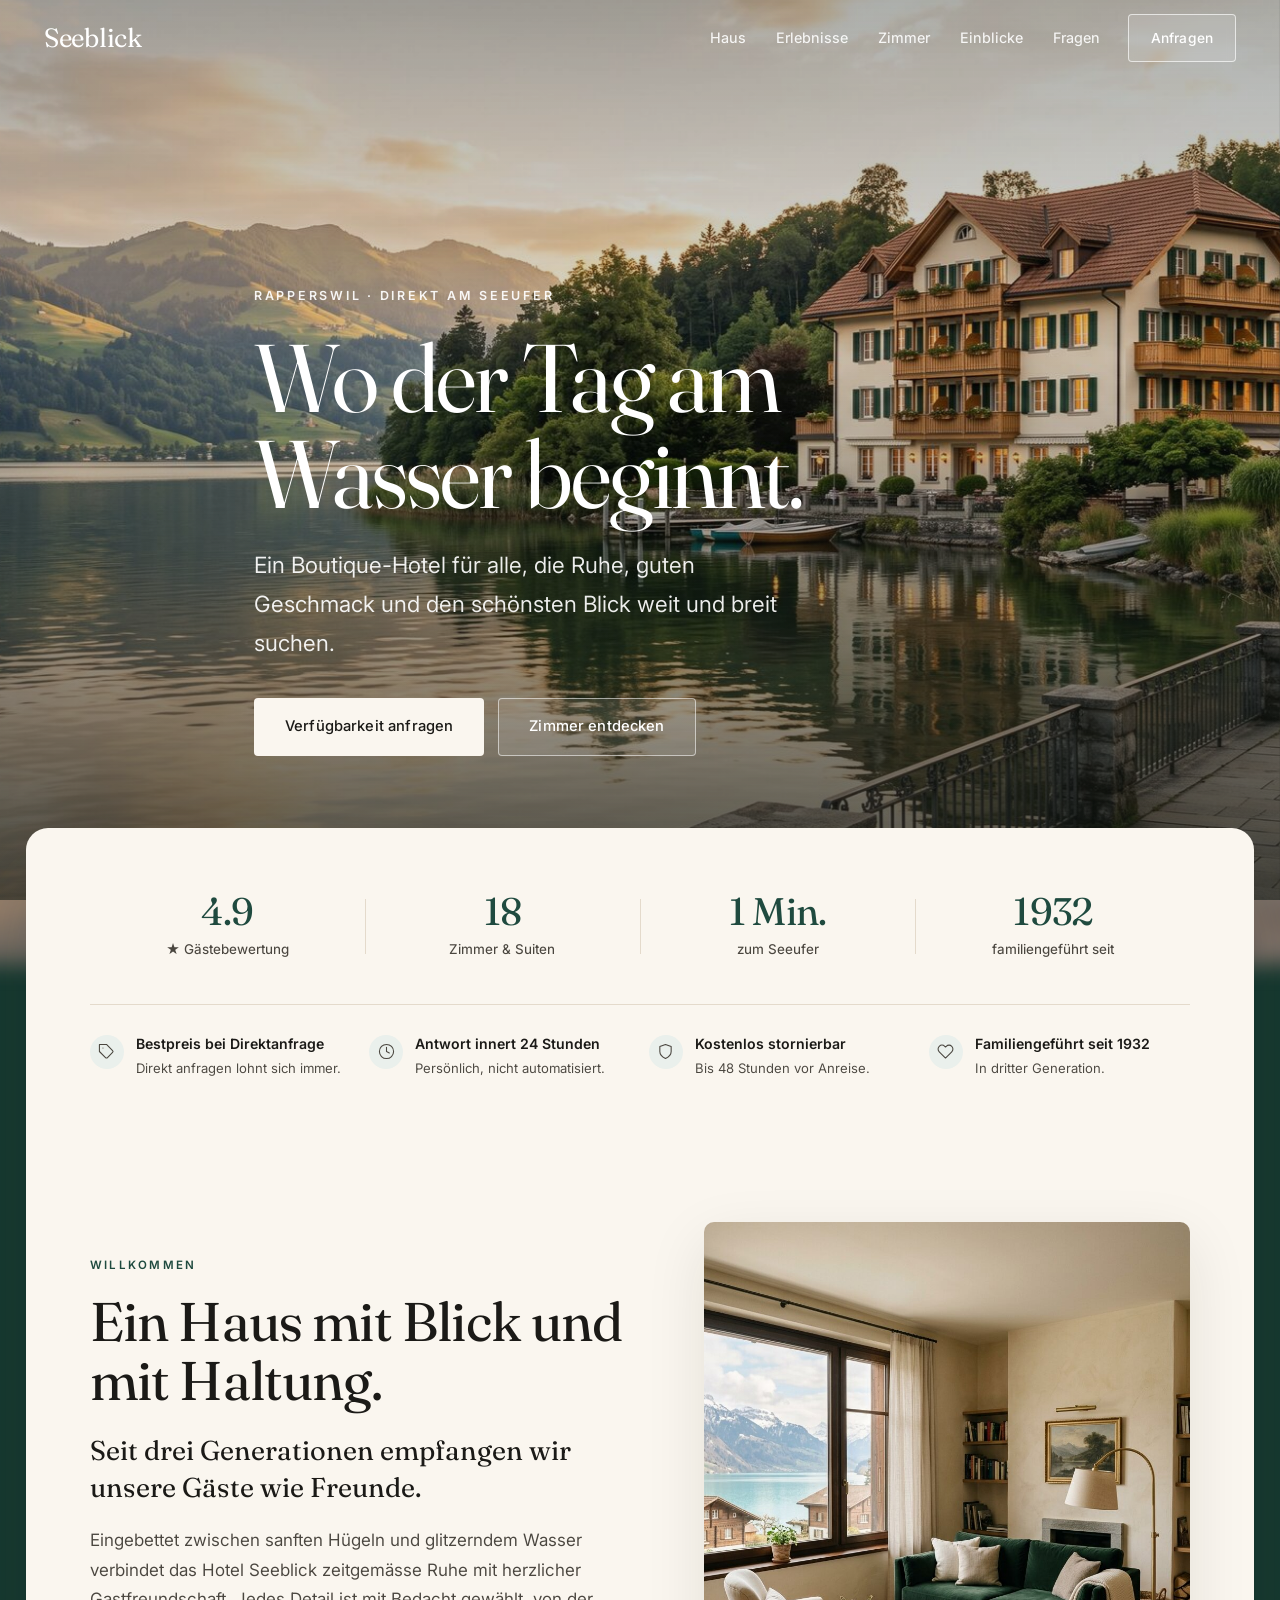
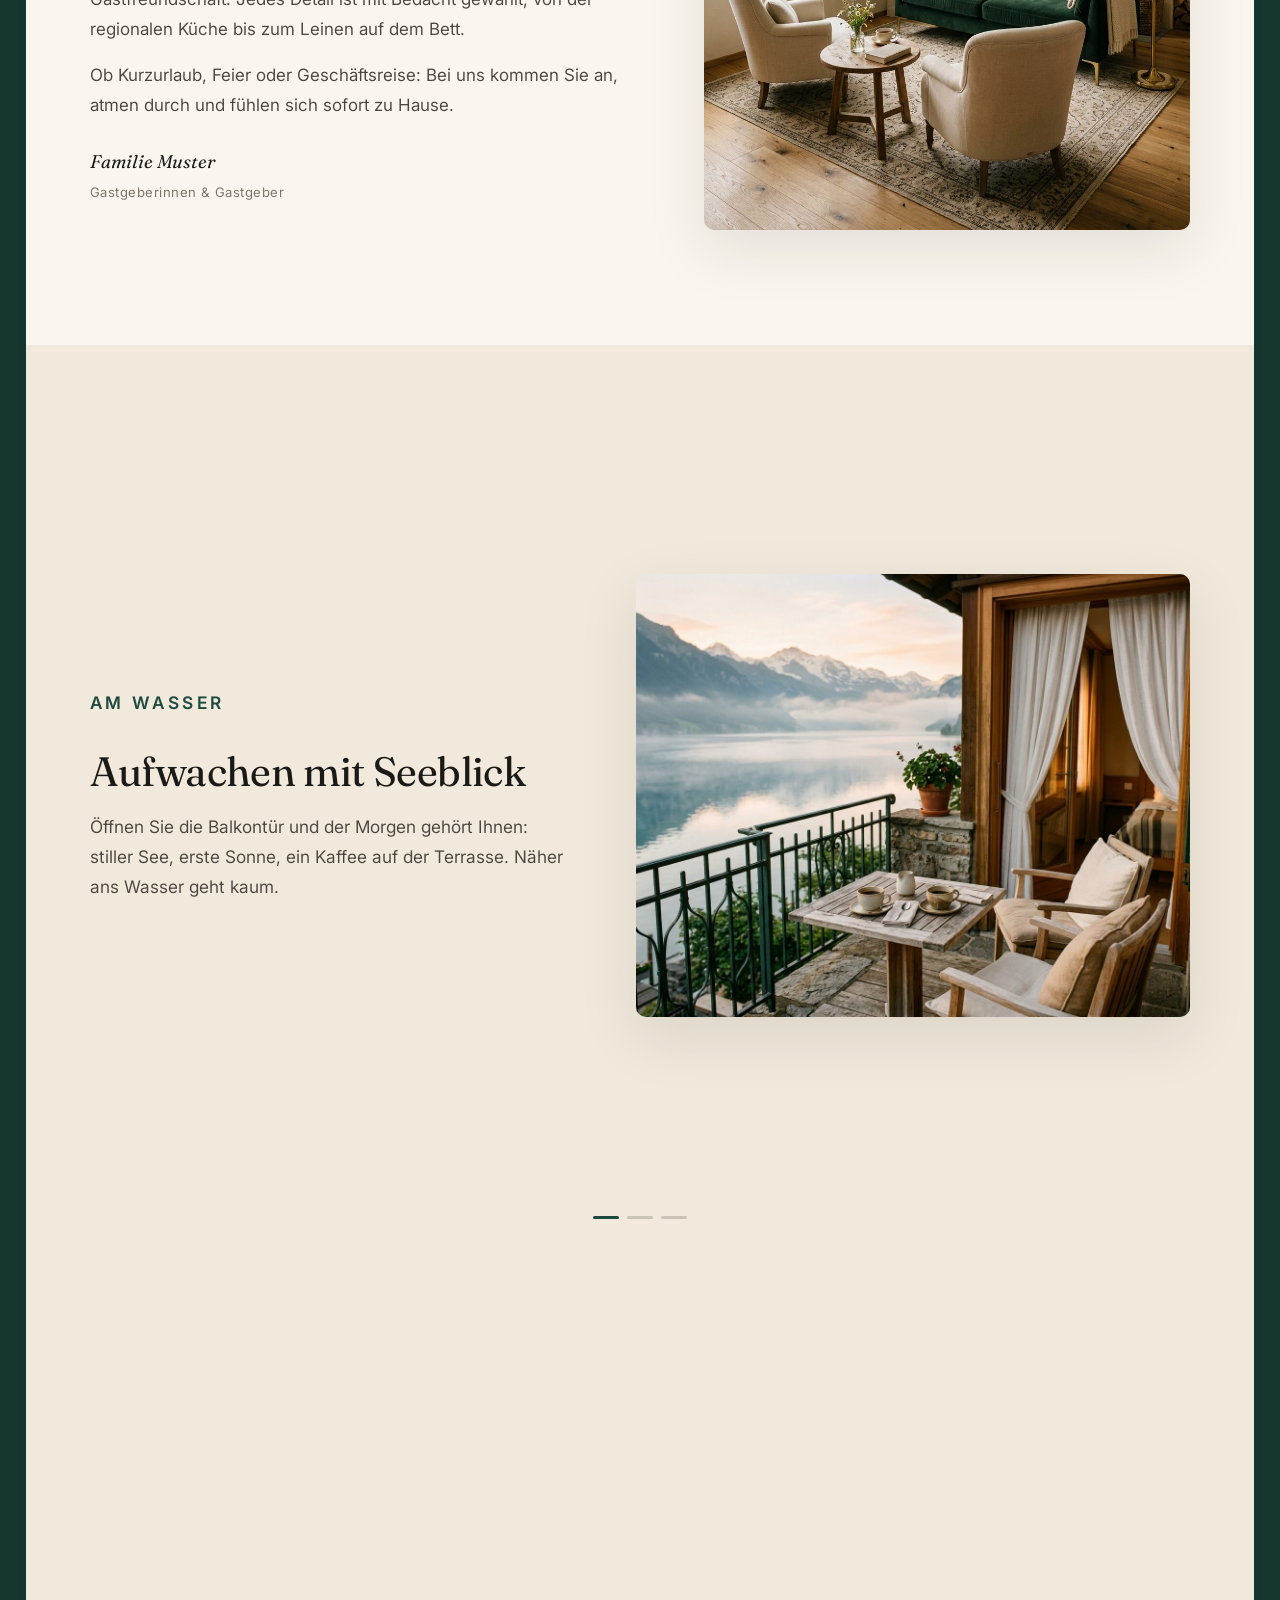
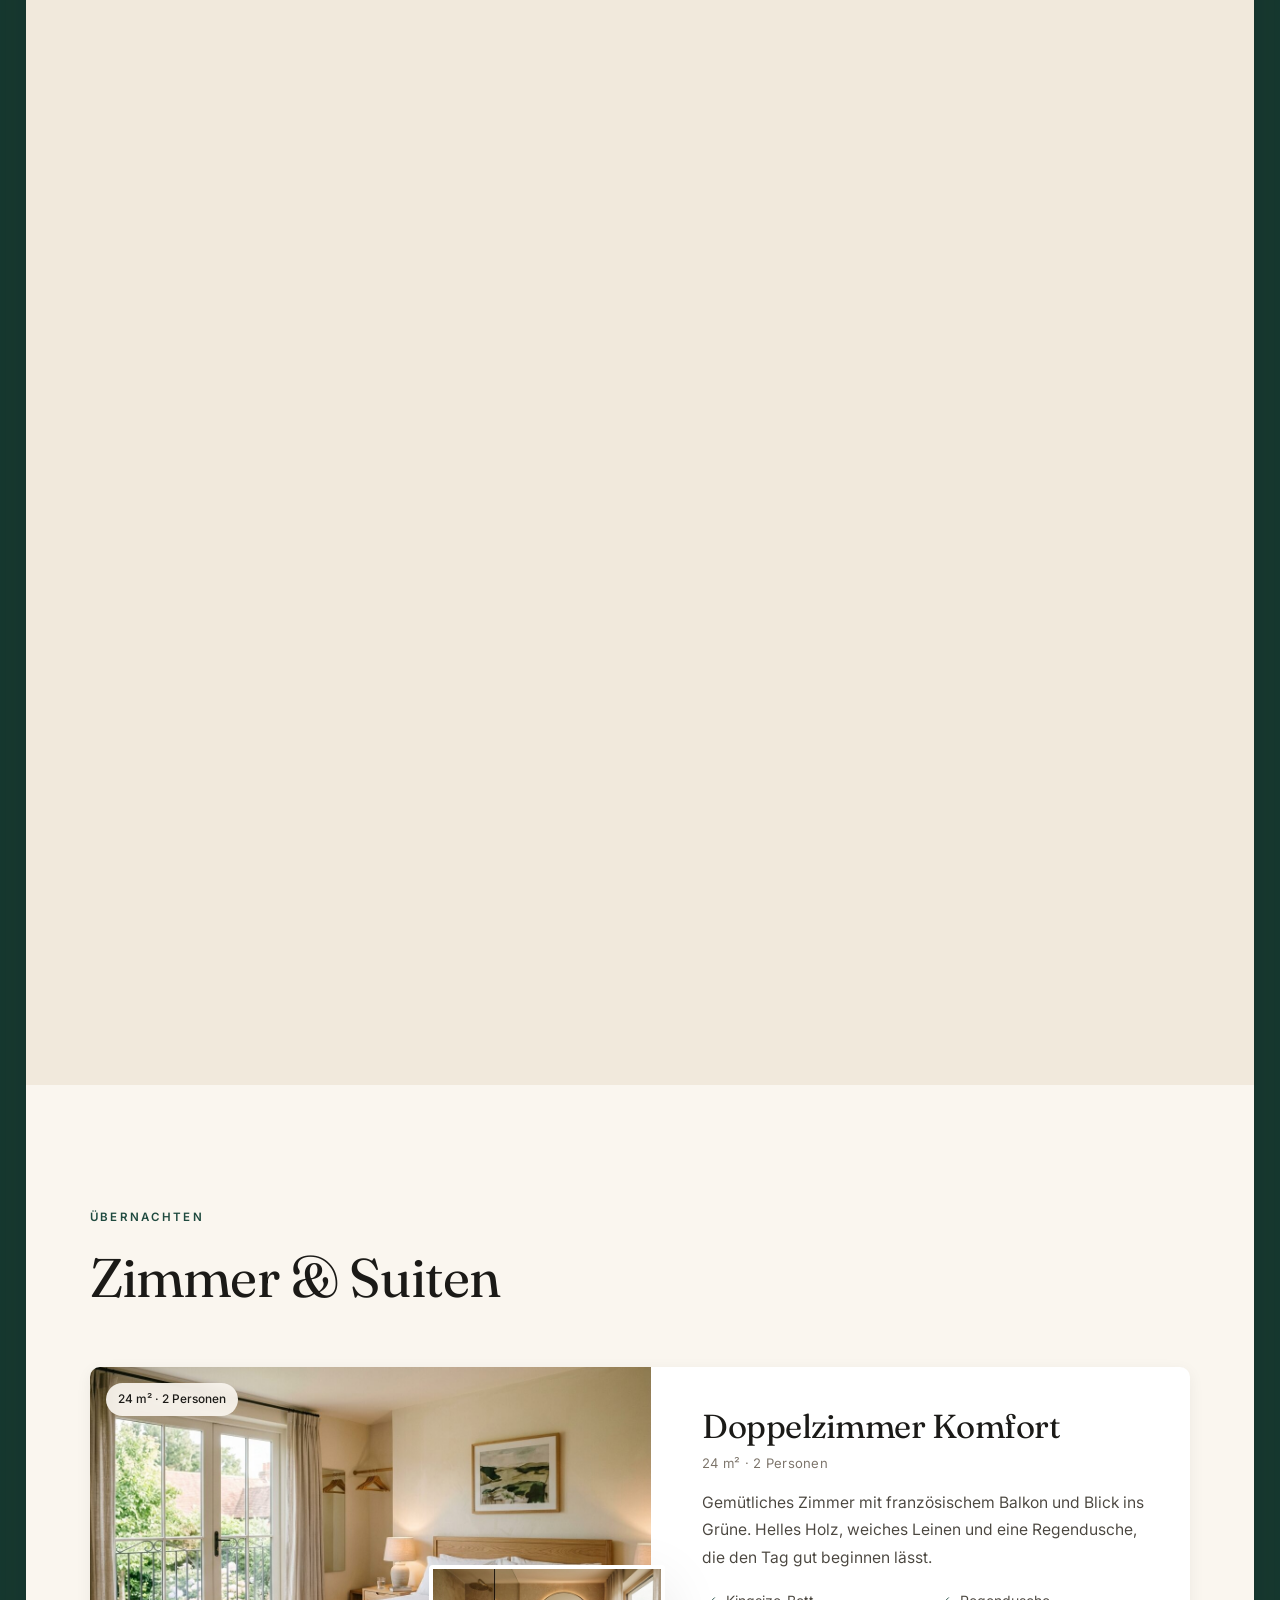
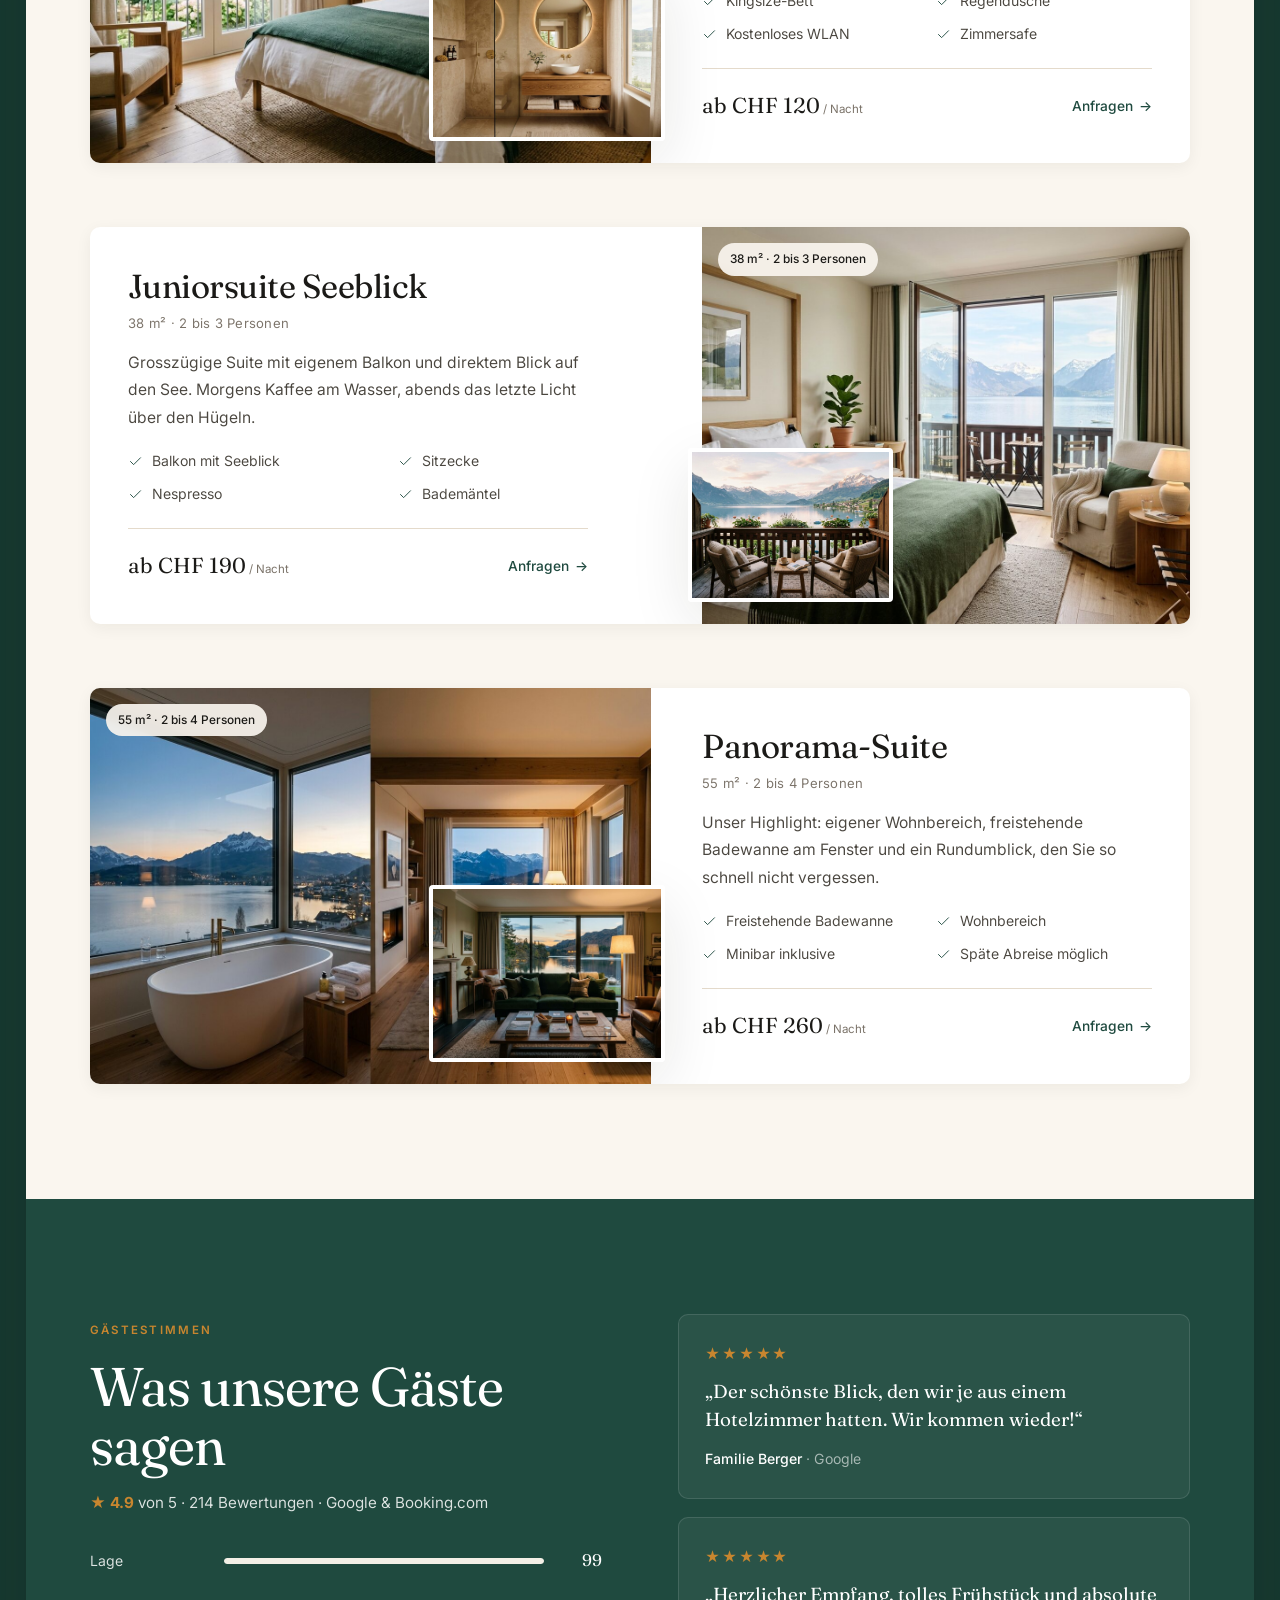
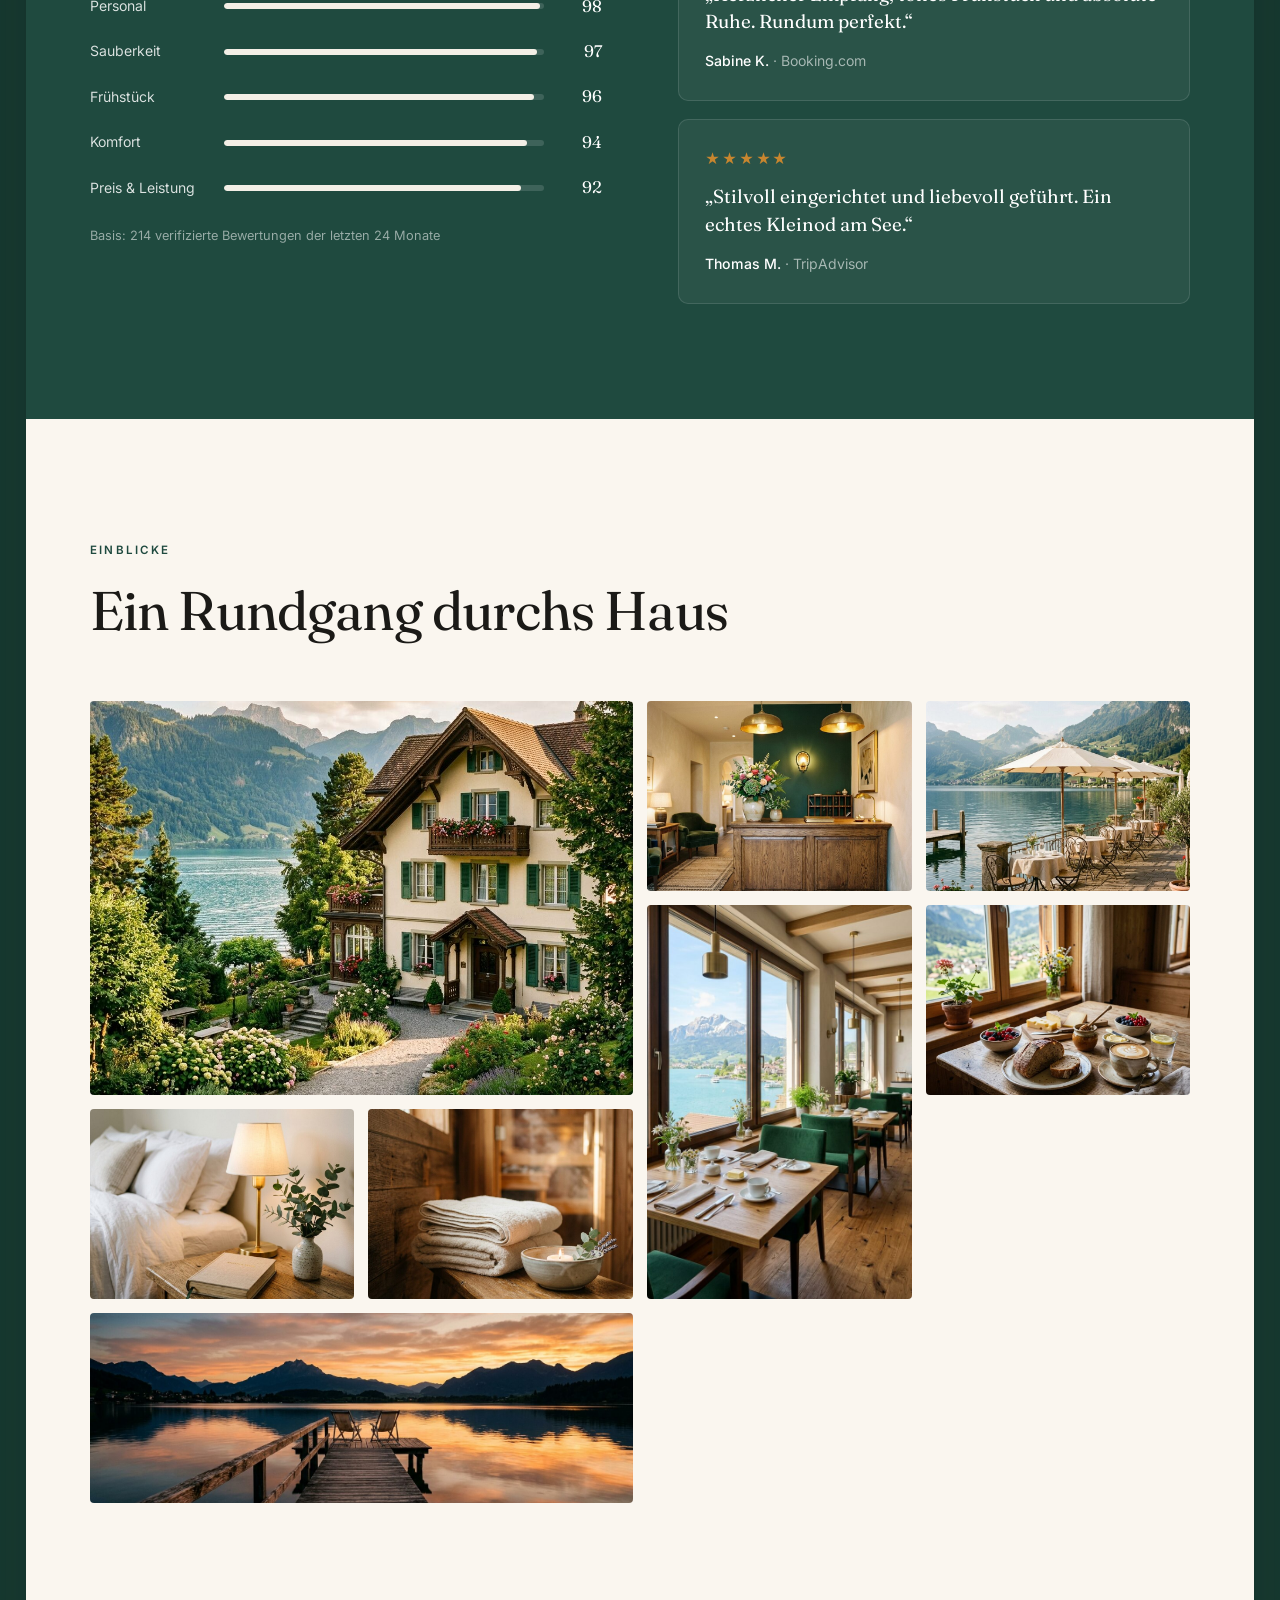
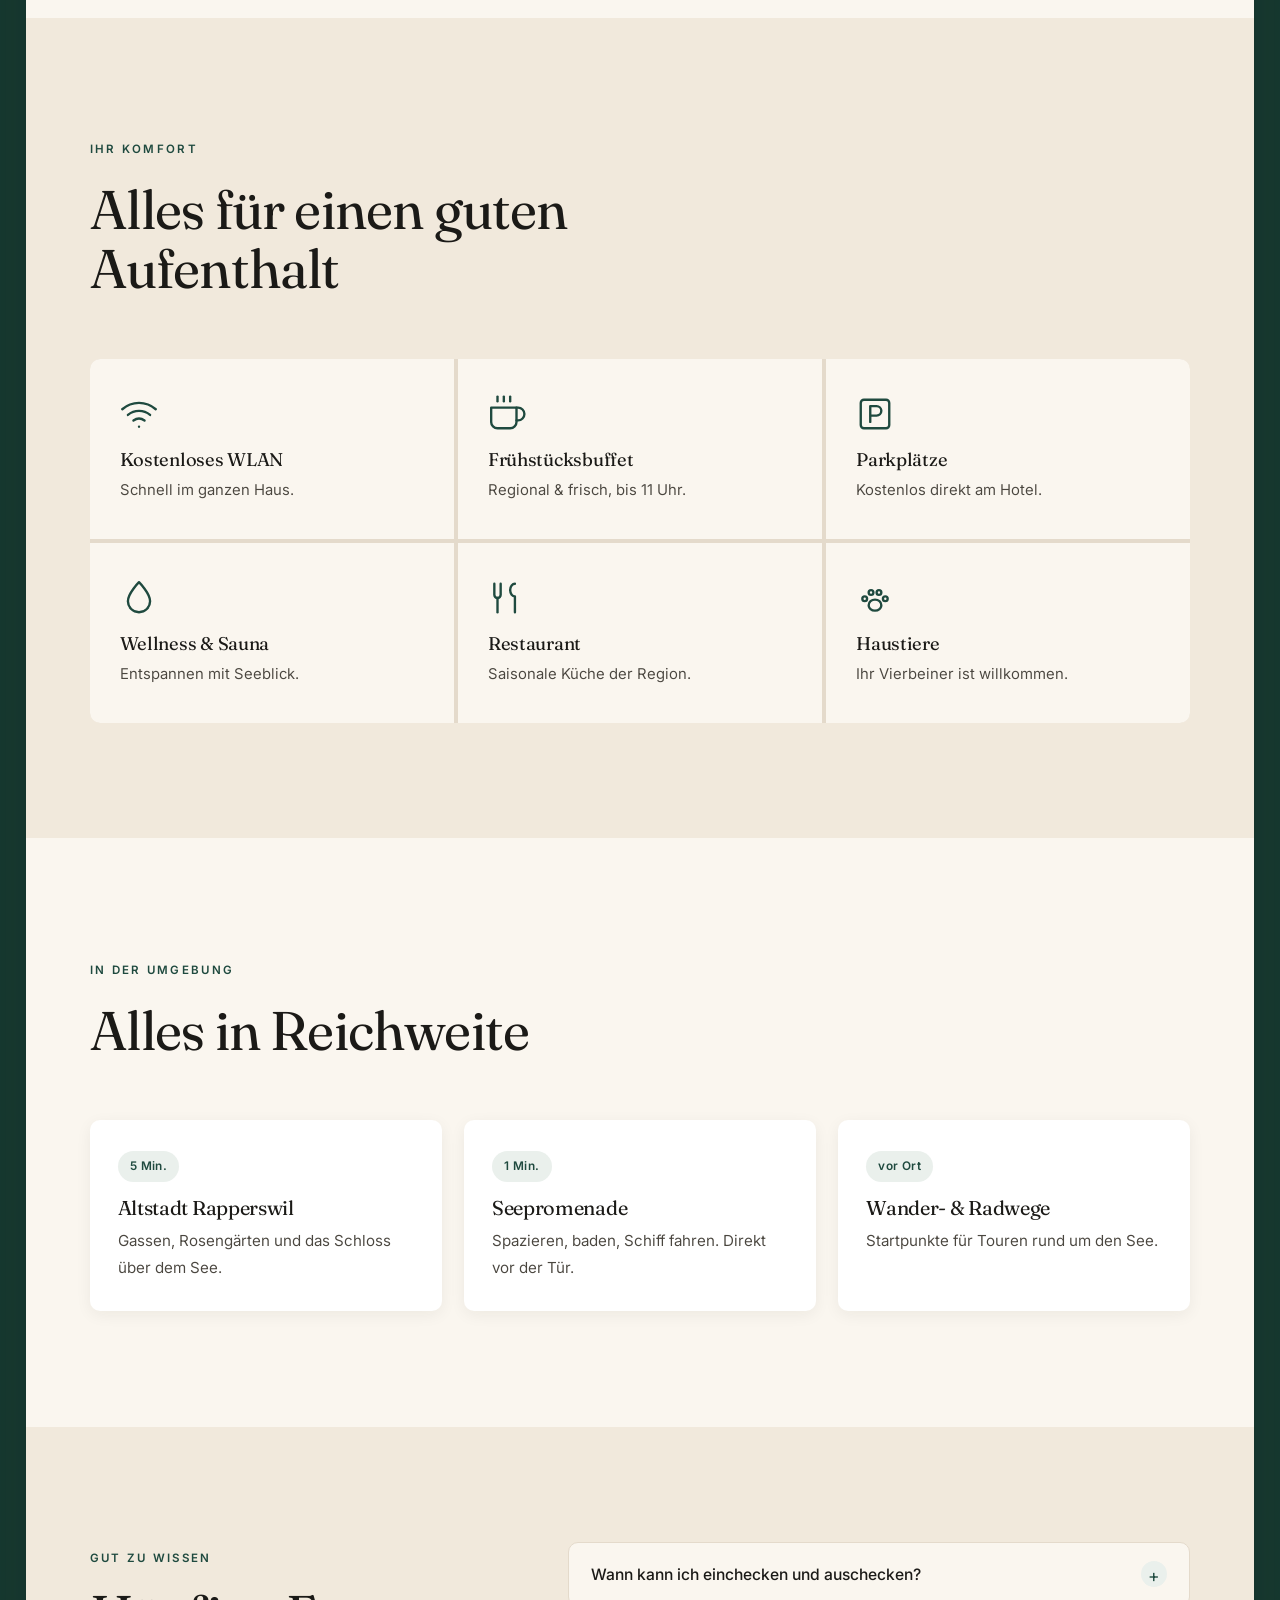
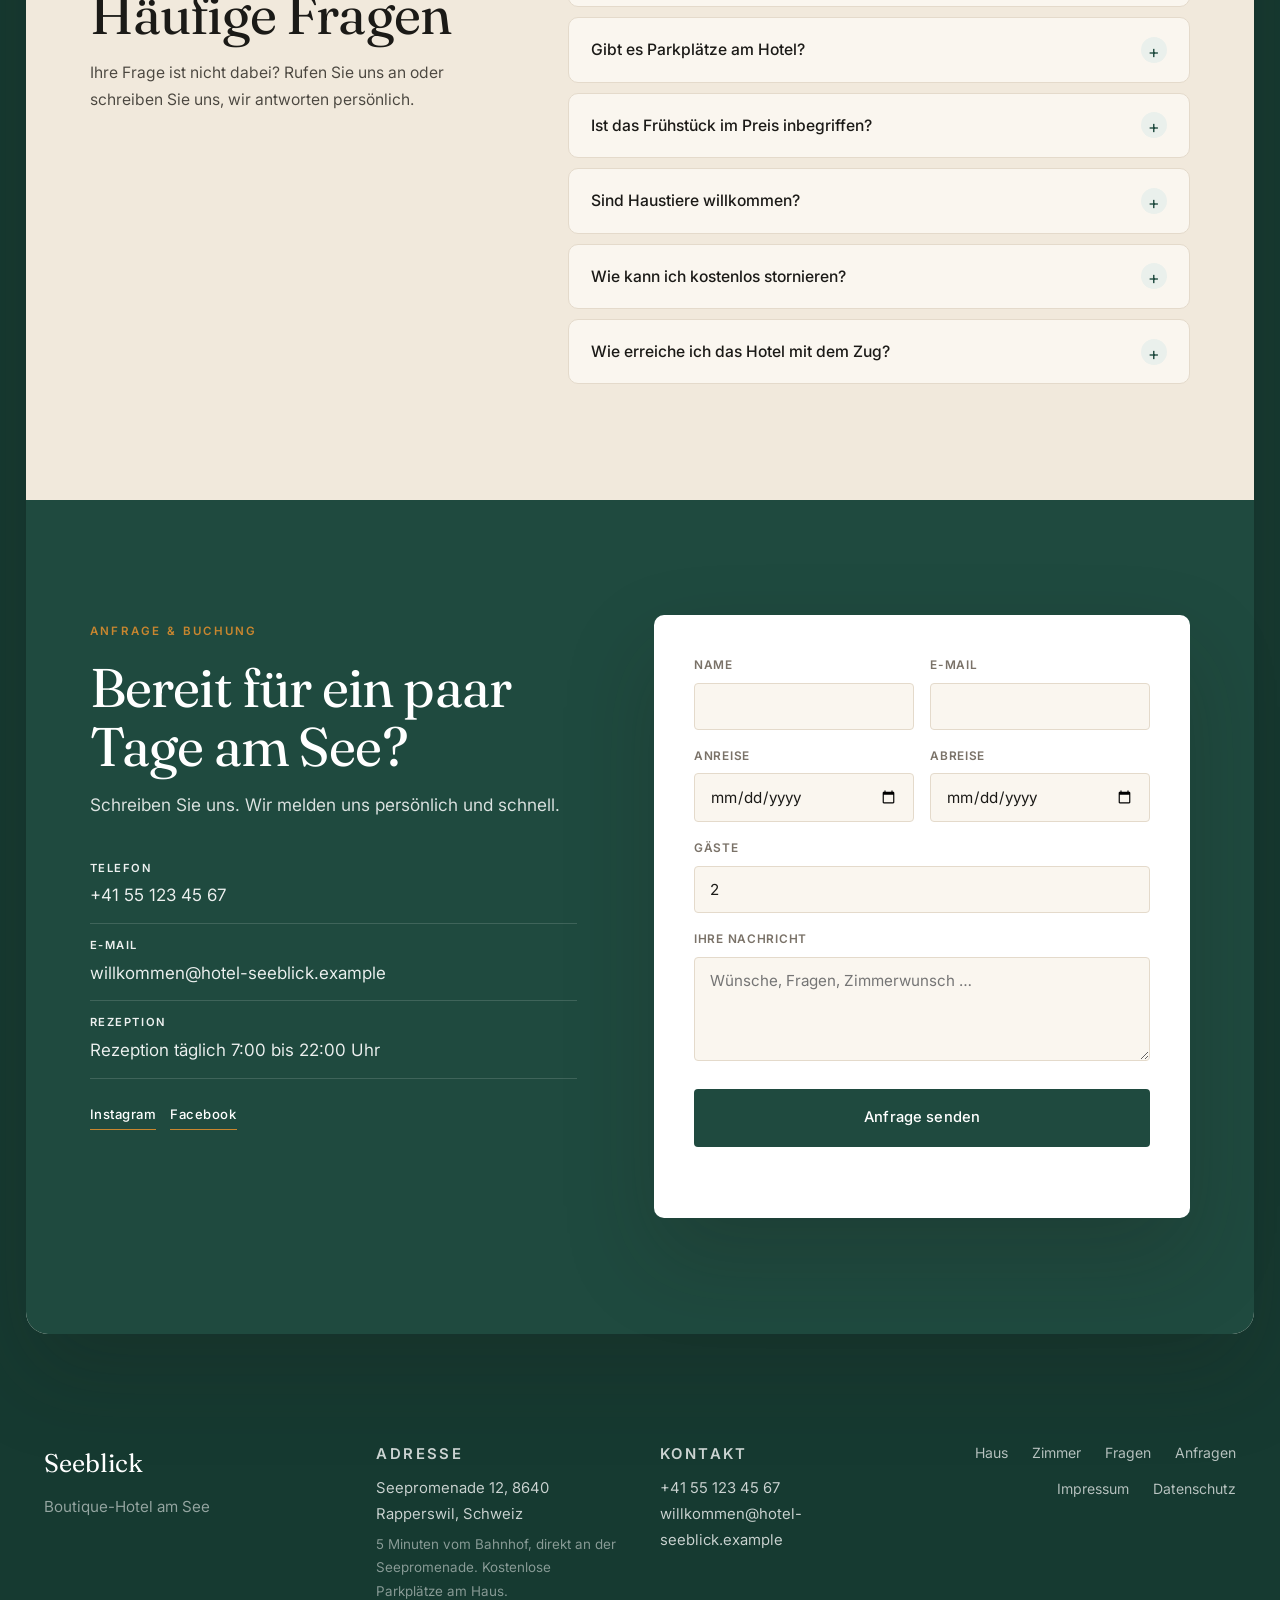
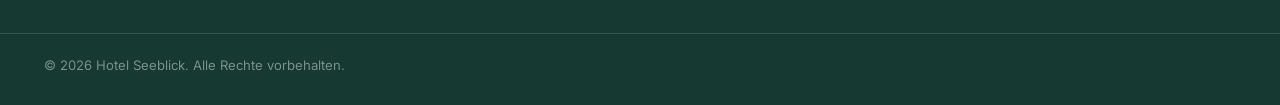
==== commit 71f1ce9f: "Fix feedback round 2: smooth hero blend, contrast, sticky safety - Hero blendet beim Scrollen fliess" ====
--- a/index.html
+++ b/index.html
@@ -22,7 +22,7 @@
   <link href="https://fonts.googleapis.com/css2?family=Fraunces:ital,opsz,wght@0,9..144,300..600;1,9..144,300..500&family=Inter:wght@300;400;500;600&display=swap" rel="stylesheet" />
 
   <link rel="icon" href="images/favicon.svg" type="image/svg+xml" />
-  <link rel="stylesheet" href="css/style.css?v=3" />
+  <link rel="stylesheet" href="css/style.css?v=4" />
 
   <script type="application/ld+json" id="ldHotel"></script>
   <script type="application/ld+json" id="ldFaq"></script>
@@ -271,7 +271,7 @@
     <button class="lightbox-nav lightbox-next" id="lightboxNext" aria-label="Nächstes Bild">›</button>
   </div>
 
-  <script src="js/content.js?v=3"></script>
-  <script src="js/main.js?v=3"></script>
+  <script src="js/content.js?v=4"></script>
+  <script src="js/main.js?v=4"></script>
 </body>
 </html>
--- a/css/style.css
+++ b/css/style.css
@@ -46,7 +46,9 @@
   line-height: 1.75;
   font-weight: 380;
   font-size: 17px;
-  overflow-x: hidden;
+  /* overflow-x: clip statt hidden! hidden würde in manchen Browsern einen
+     Scroll-Container erzeugen und position:sticky (Erlebnis-Pinning) brechen. */
+  overflow-x: clip;
   -webkit-font-smoothing: antialiased;
   text-rendering: optimizeLegibility;
 }
@@ -89,12 +91,11 @@
 
 /* --- Kicker ---------------------------------------------------------------- */
 .kicker {
-  display: inline-flex; align-items: center; gap: 12px;
+  display: inline-block;
   font-family: var(--font-body);
   text-transform: uppercase; letter-spacing: .2em; font-size: .72rem; font-weight: 600;
   color: var(--color-accent); margin-bottom: 18px;
 }
-.kicker::before { content: ""; width: 28px; height: 1px; background: currentColor; opacity: .6; }
 .kicker-invert { color: var(--star); }
 
 /* --- Sheet ("A4-Papier") ----------------------------------------------------- */
@@ -105,8 +106,11 @@
   background: var(--color-bg);
   border-radius: var(--r-lg);
   box-shadow: var(--shadow-lg);
-  overflow: hidden;
-}
+  /* KEIN overflow:hidden hier! Das würde position:sticky (Erlebnis-Pinning)
+     deaktivieren. Die runden Ecken bekommen die Randsektionen selbst. */
+}
+.sheet-top { border-radius: var(--r-lg) var(--r-lg) 0 0; }
+.sheet > .booking { border-radius: 0 0 var(--r-lg) var(--r-lg); }
 .sheet-pad { padding-inline: var(--pad); }
 .section { padding-block: clamp(64px, 9vw, 120px); }
 .section-head { max-width: 640px; margin-bottom: clamp(36px, 5vw, 60px); }
@@ -165,7 +169,7 @@
 
 /* --- Hero -------------------------------------------------------------------------- */
 .hero { position: relative; min-height: 100svh; display: flex; align-items: flex-end; padding-bottom: clamp(110px, 16vh, 170px); overflow: hidden; }
-.hero-media { position: absolute; inset: 0; z-index: -1; }
+.hero-media { position: absolute; inset: 0; z-index: -1; will-change: opacity; }
 .hero-bg {
   position: absolute; inset: -8% 0 0 0; height: 116%;
   background-size: cover; background-position: center; background-color: #2c3a34;
@@ -192,14 +196,14 @@
 .stat { text-align: center; padding: 8px 14px; position: relative; }
 .stat + .stat::before { content: ""; position: absolute; left: 0; top: 18%; height: 64%; width: 1px; background: var(--line); }
 .stat-value { font-family: var(--font-display); font-size: clamp(1.9rem, 3vw, 2.6rem); font-weight: 400; color: var(--color-accent); line-height: 1; letter-spacing: -0.02em; }
-.stat-label { font-size: .82rem; color: var(--muted); margin-top: 8px; }
+.stat-label { font-size: .84rem; font-weight: 450; color: var(--ink-soft); margin-top: 8px; }
 
 .trust-strip { display: grid; grid-template-columns: repeat(4, 1fr); gap: 18px; padding-block: clamp(20px, 3vw, 30px) 8px; }
 .trust-item { display: flex; gap: 12px; align-items: flex-start; }
 .trust-icon { flex: 0 0 34px; width: 34px; height: 34px; border-radius: 50%; background: var(--accent-tint); color: var(--color-accent); display: grid; place-items: center; }
 .trust-icon svg { width: 17px; height: 17px; }
 .trust-item strong { display: block; font-size: .88rem; font-weight: 600; color: var(--color-ink); line-height: 1.3; }
-.trust-item span { font-size: .8rem; color: var(--muted); line-height: 1.4; }
+.trust-item span { font-size: .82rem; color: var(--ink-soft); line-height: 1.4; }
 
 /* --- Über uns ---------------------------------------------------------------------------- */
 .about-grid { display: grid; grid-template-columns: 1.05fr .95fr; gap: clamp(36px, 6vw, 84px); align-items: center; }
@@ -210,7 +214,7 @@
 .about-media img { width: 100%; aspect-ratio: 4/5; object-fit: cover; border-radius: var(--r); box-shadow: var(--shadow); }
 
 /* --- Erlebnisse: gepinnte Scroll-Kapitel ---------------------------------------------------- */
-.exp-scroll { position: relative; height: 320vh; background: var(--color-sand); }
+.exp-scroll { position: relative; height: 260vh; background: var(--color-sand); }
 .exp-pin { position: sticky; top: 0; height: 100vh; display: flex; align-items: center; overflow: hidden; }
 .exp-grid { display: grid; grid-template-columns: 1fr 1.15fr; gap: clamp(32px, 5vw, 72px); align-items: center; width: 100%; }
 .exp-texts { position: relative; min-height: 320px; }
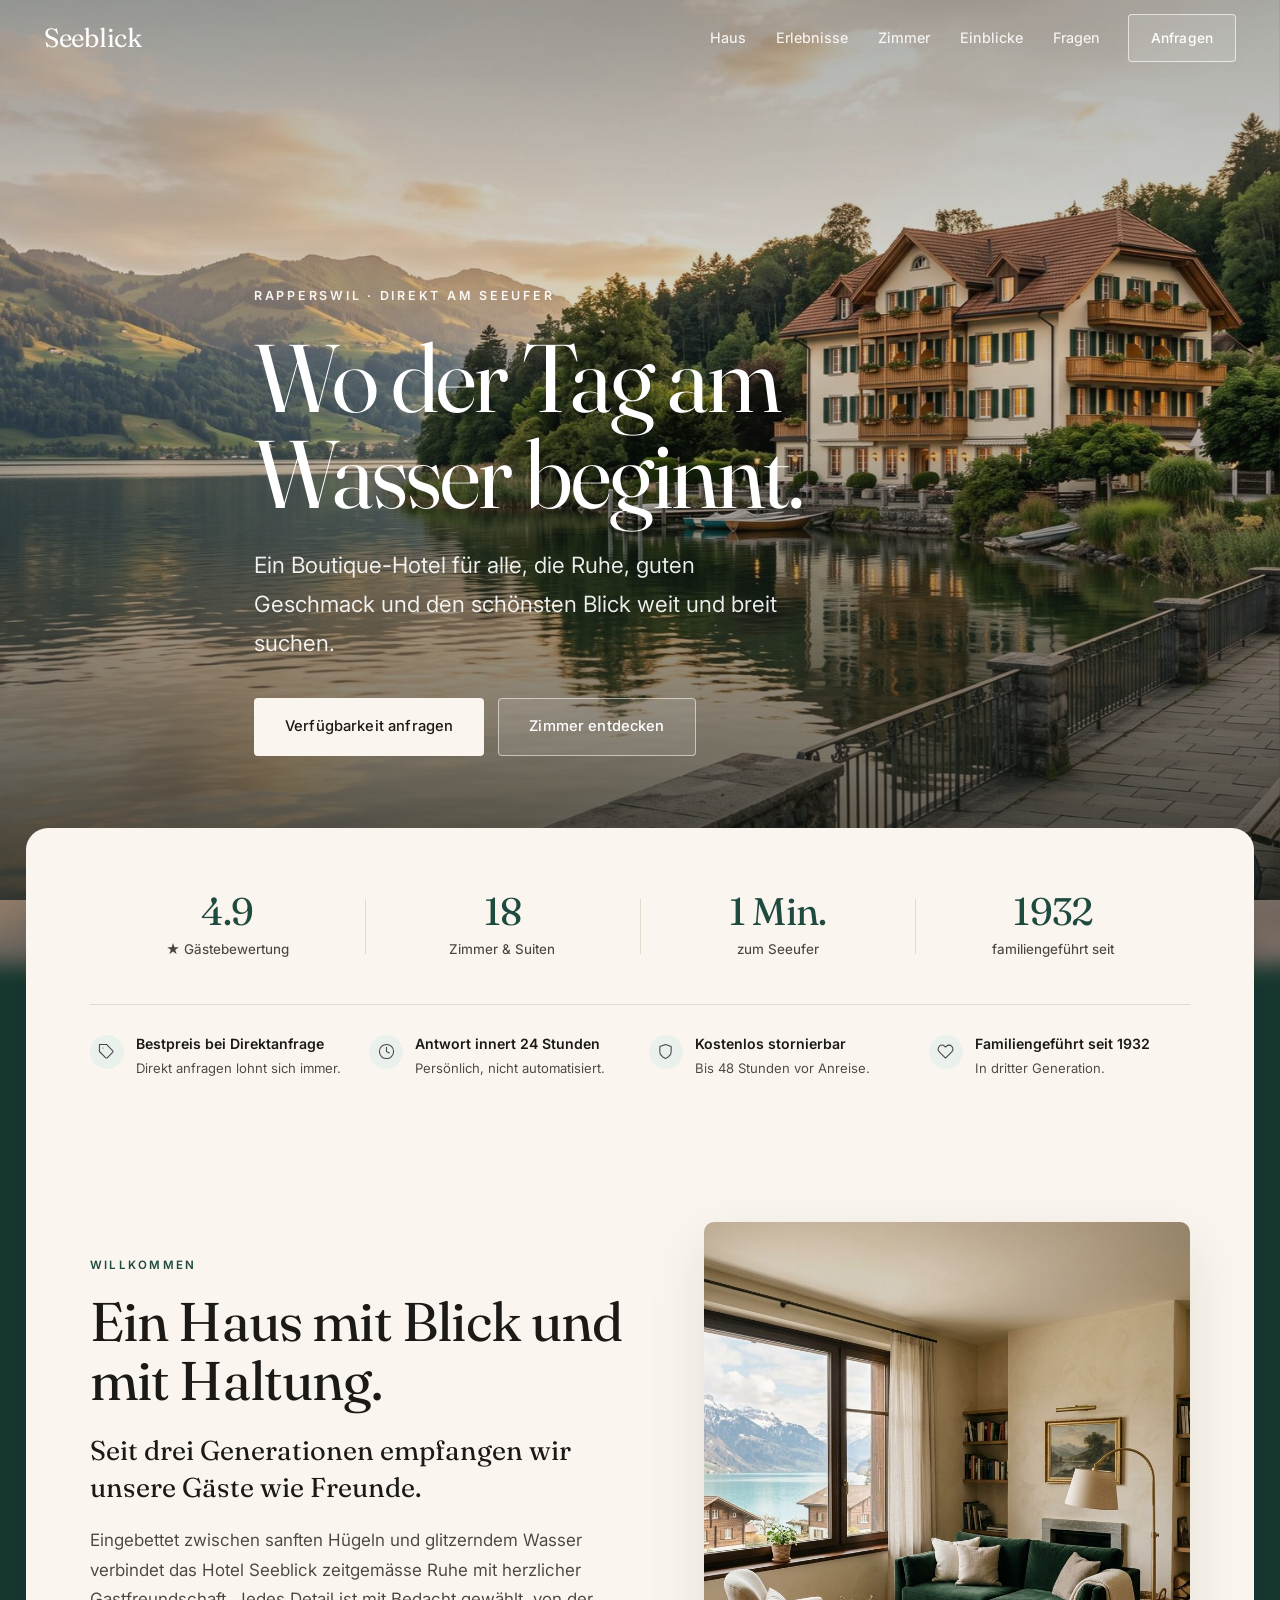
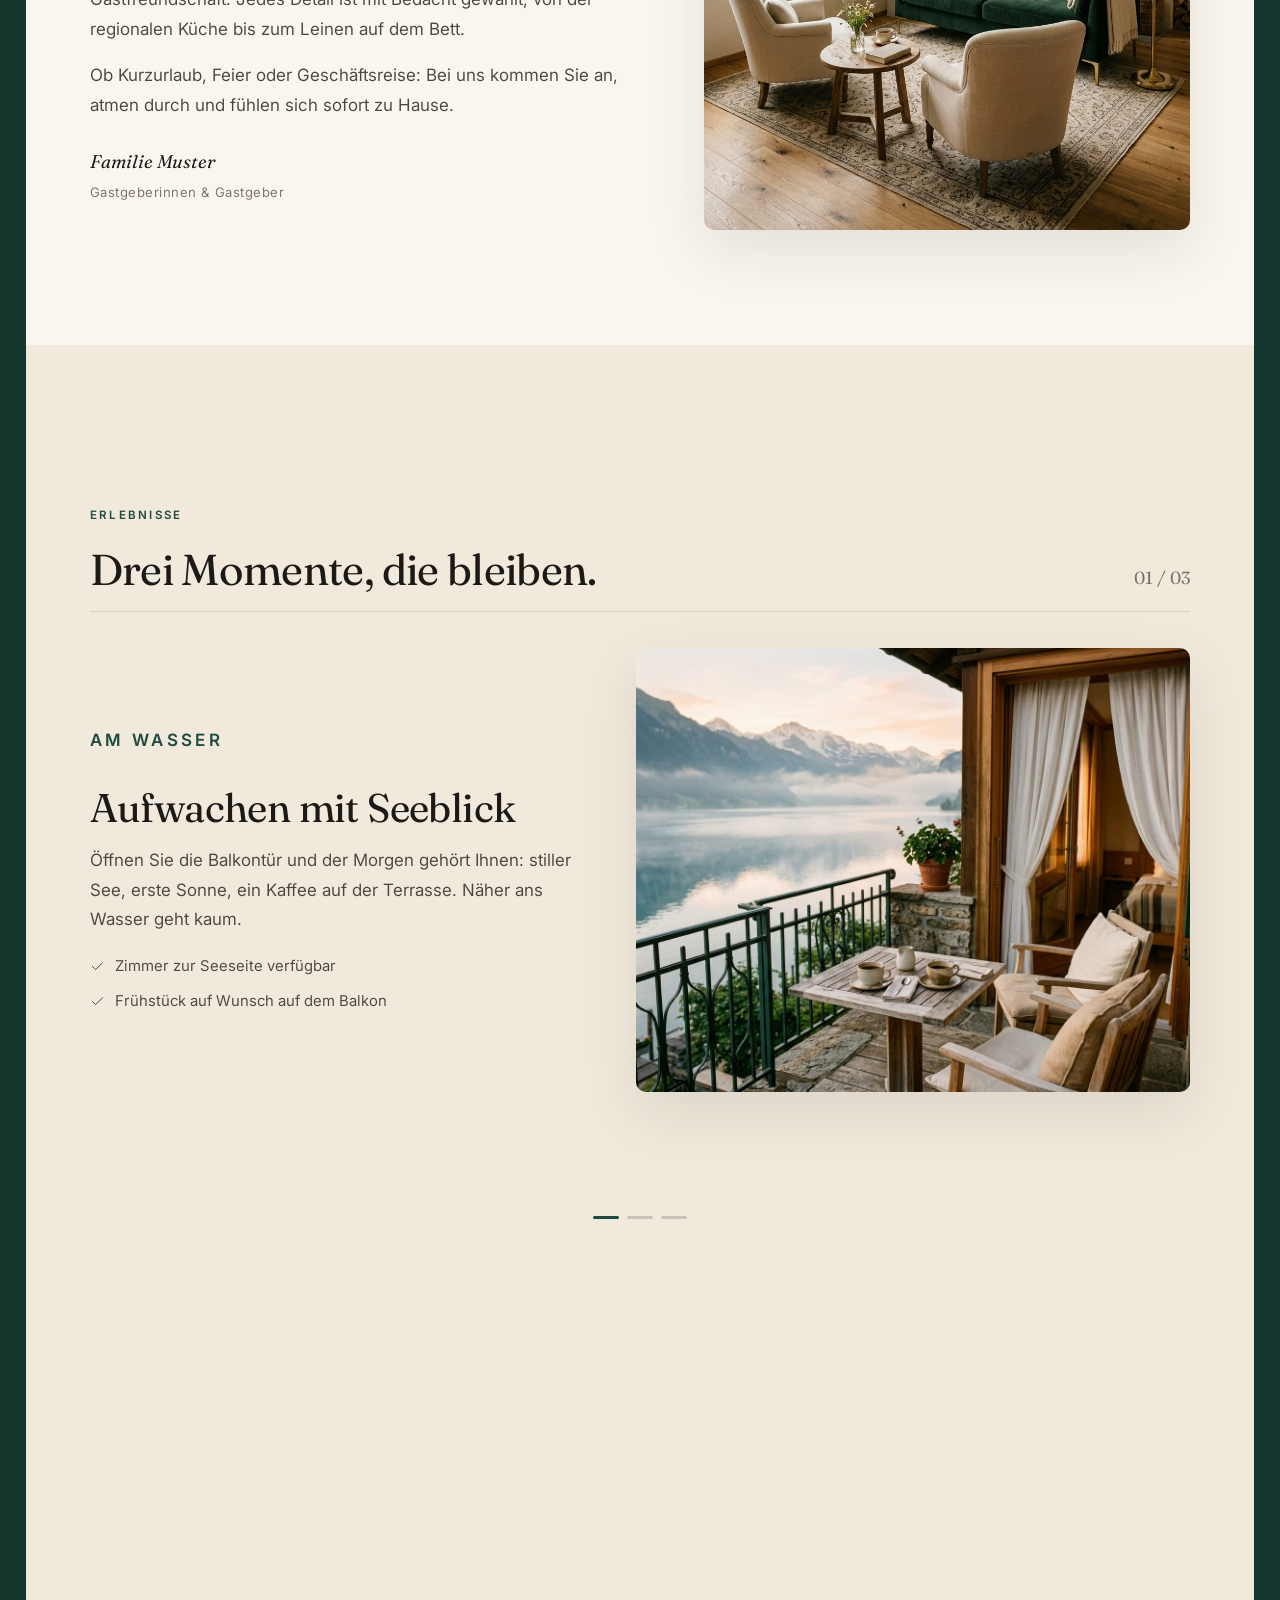
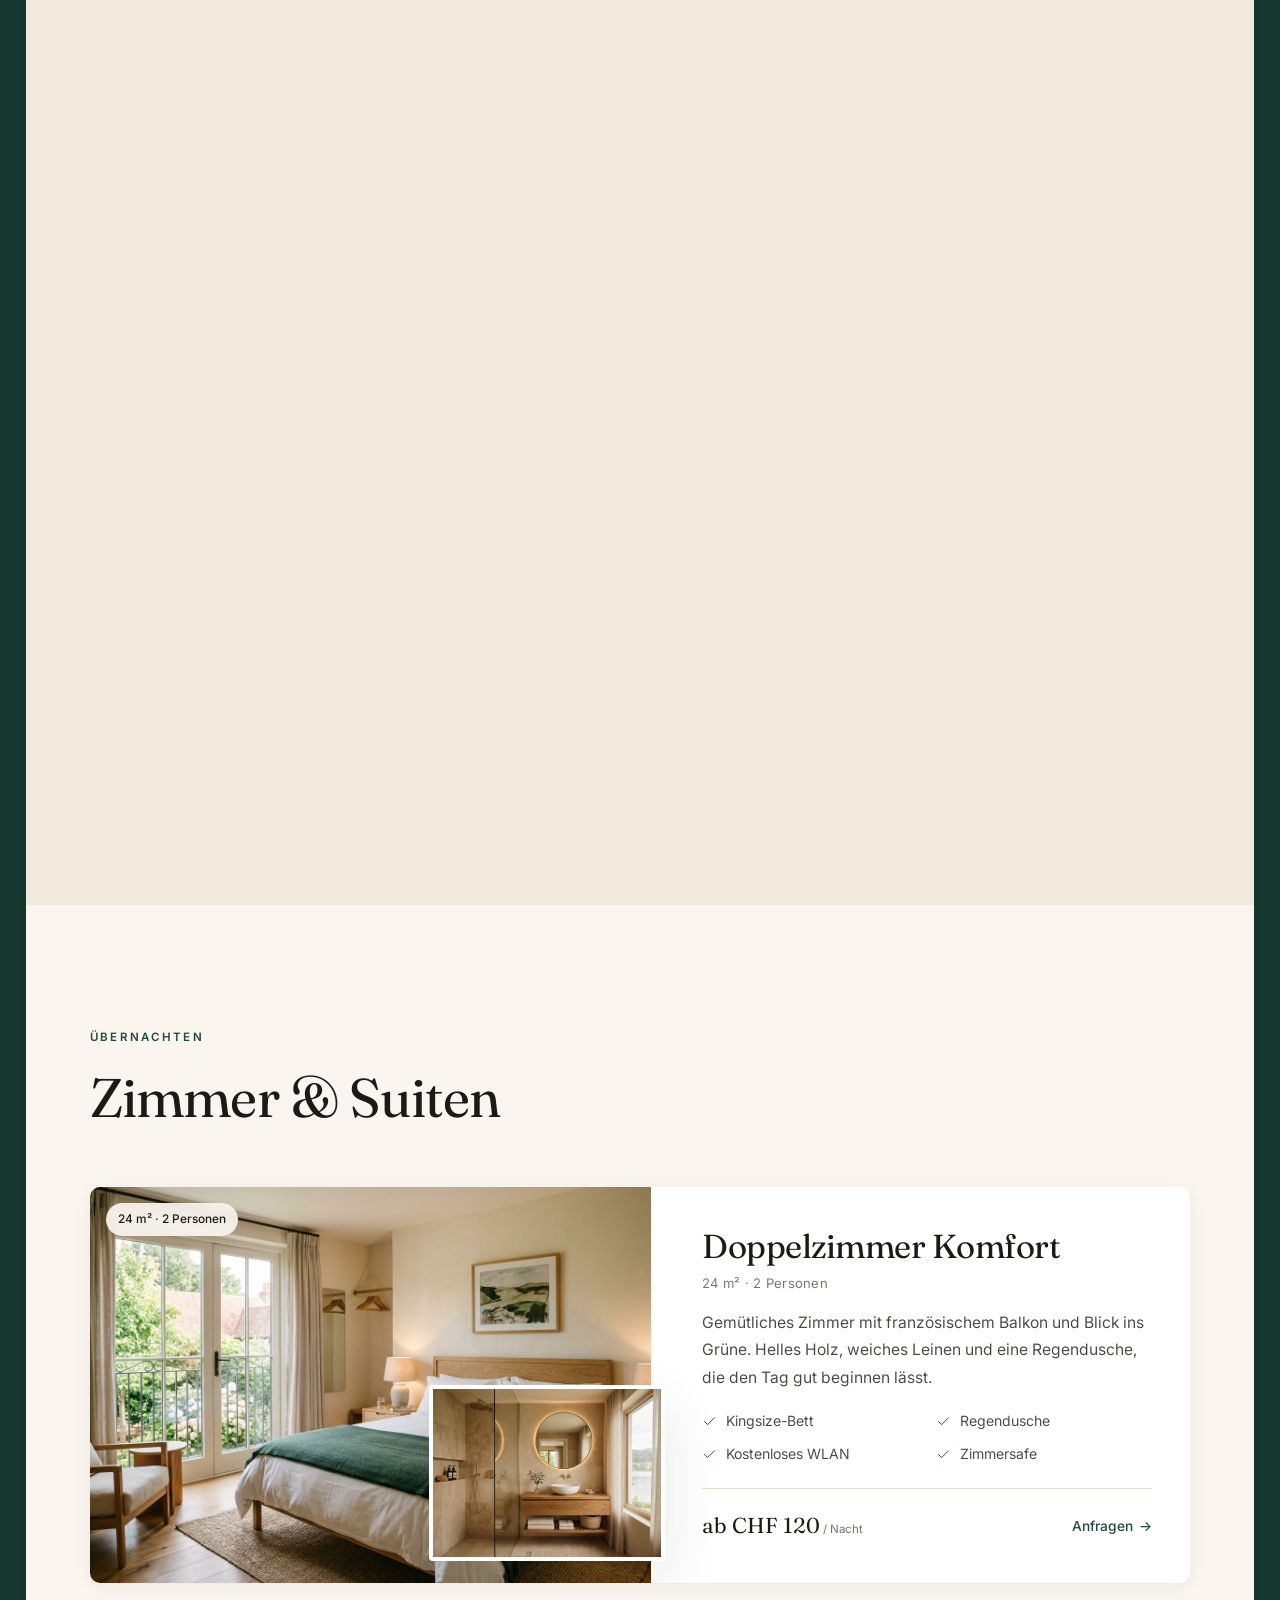
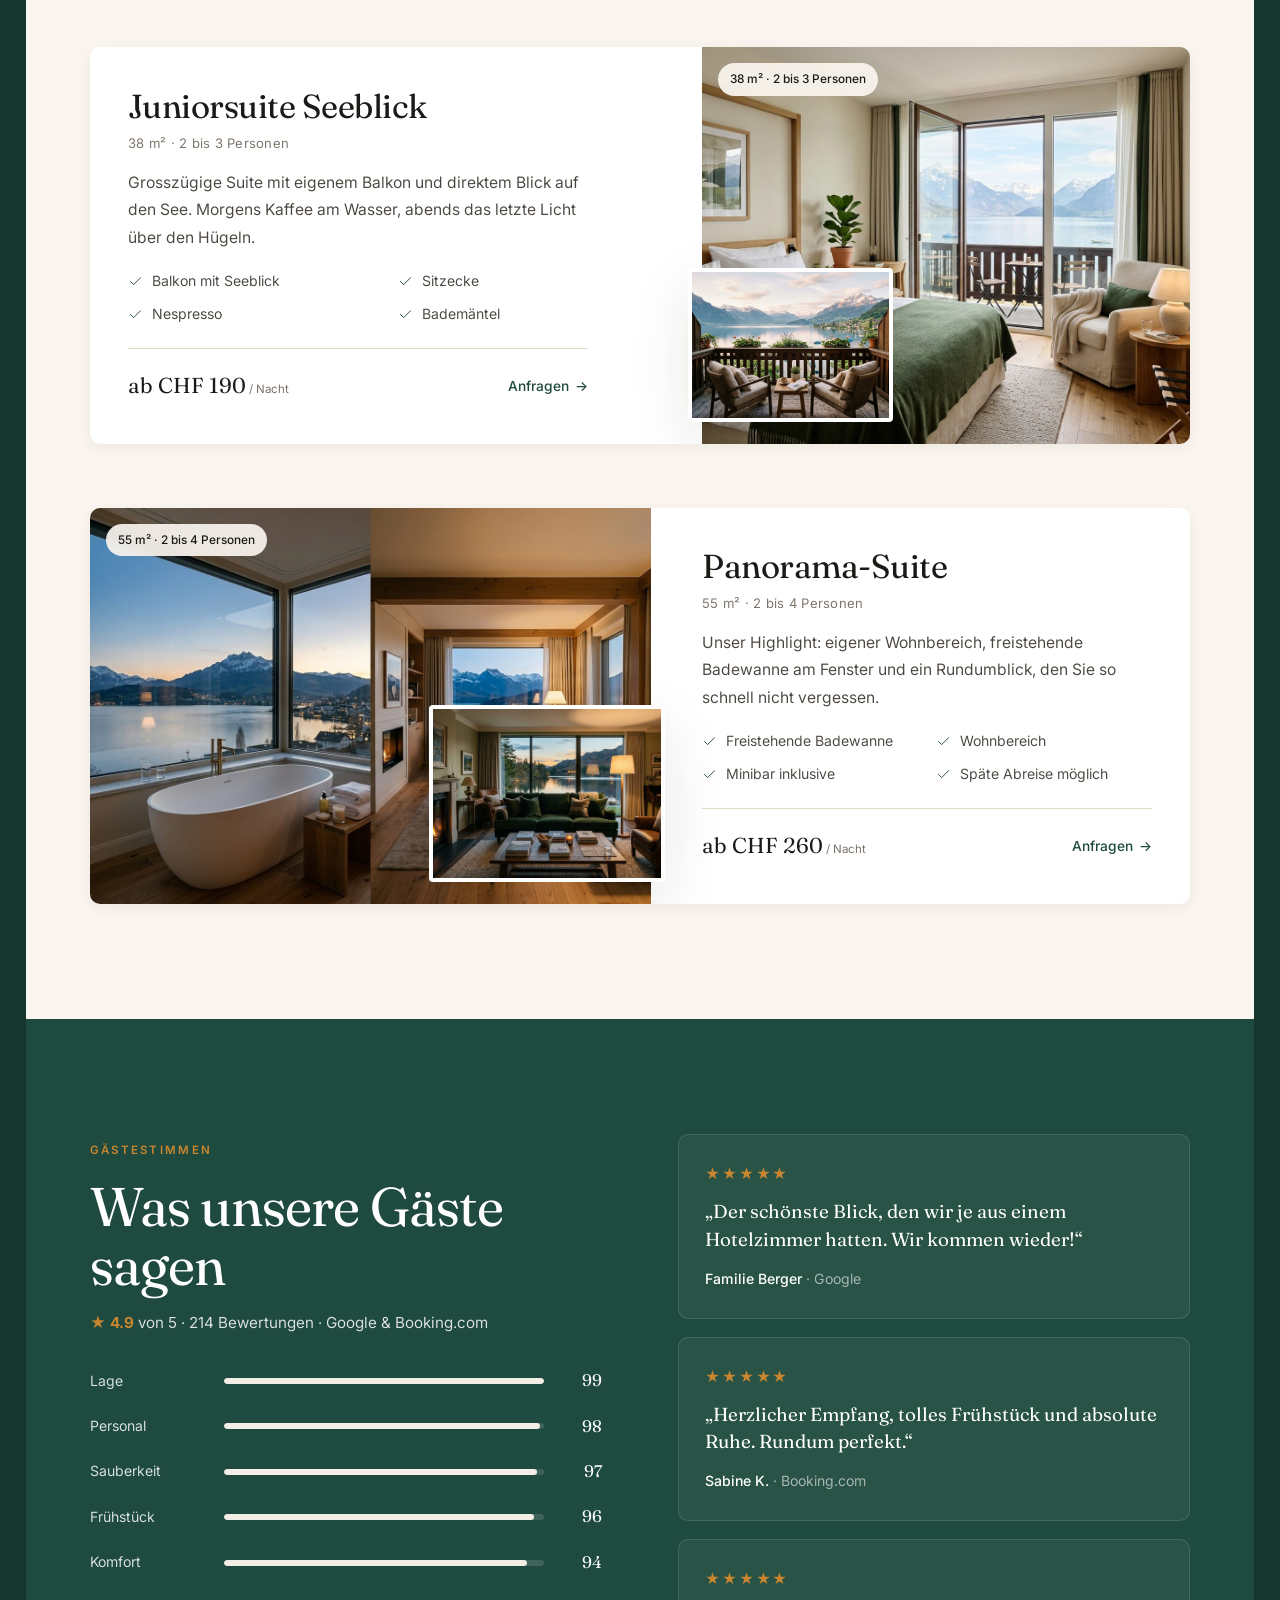
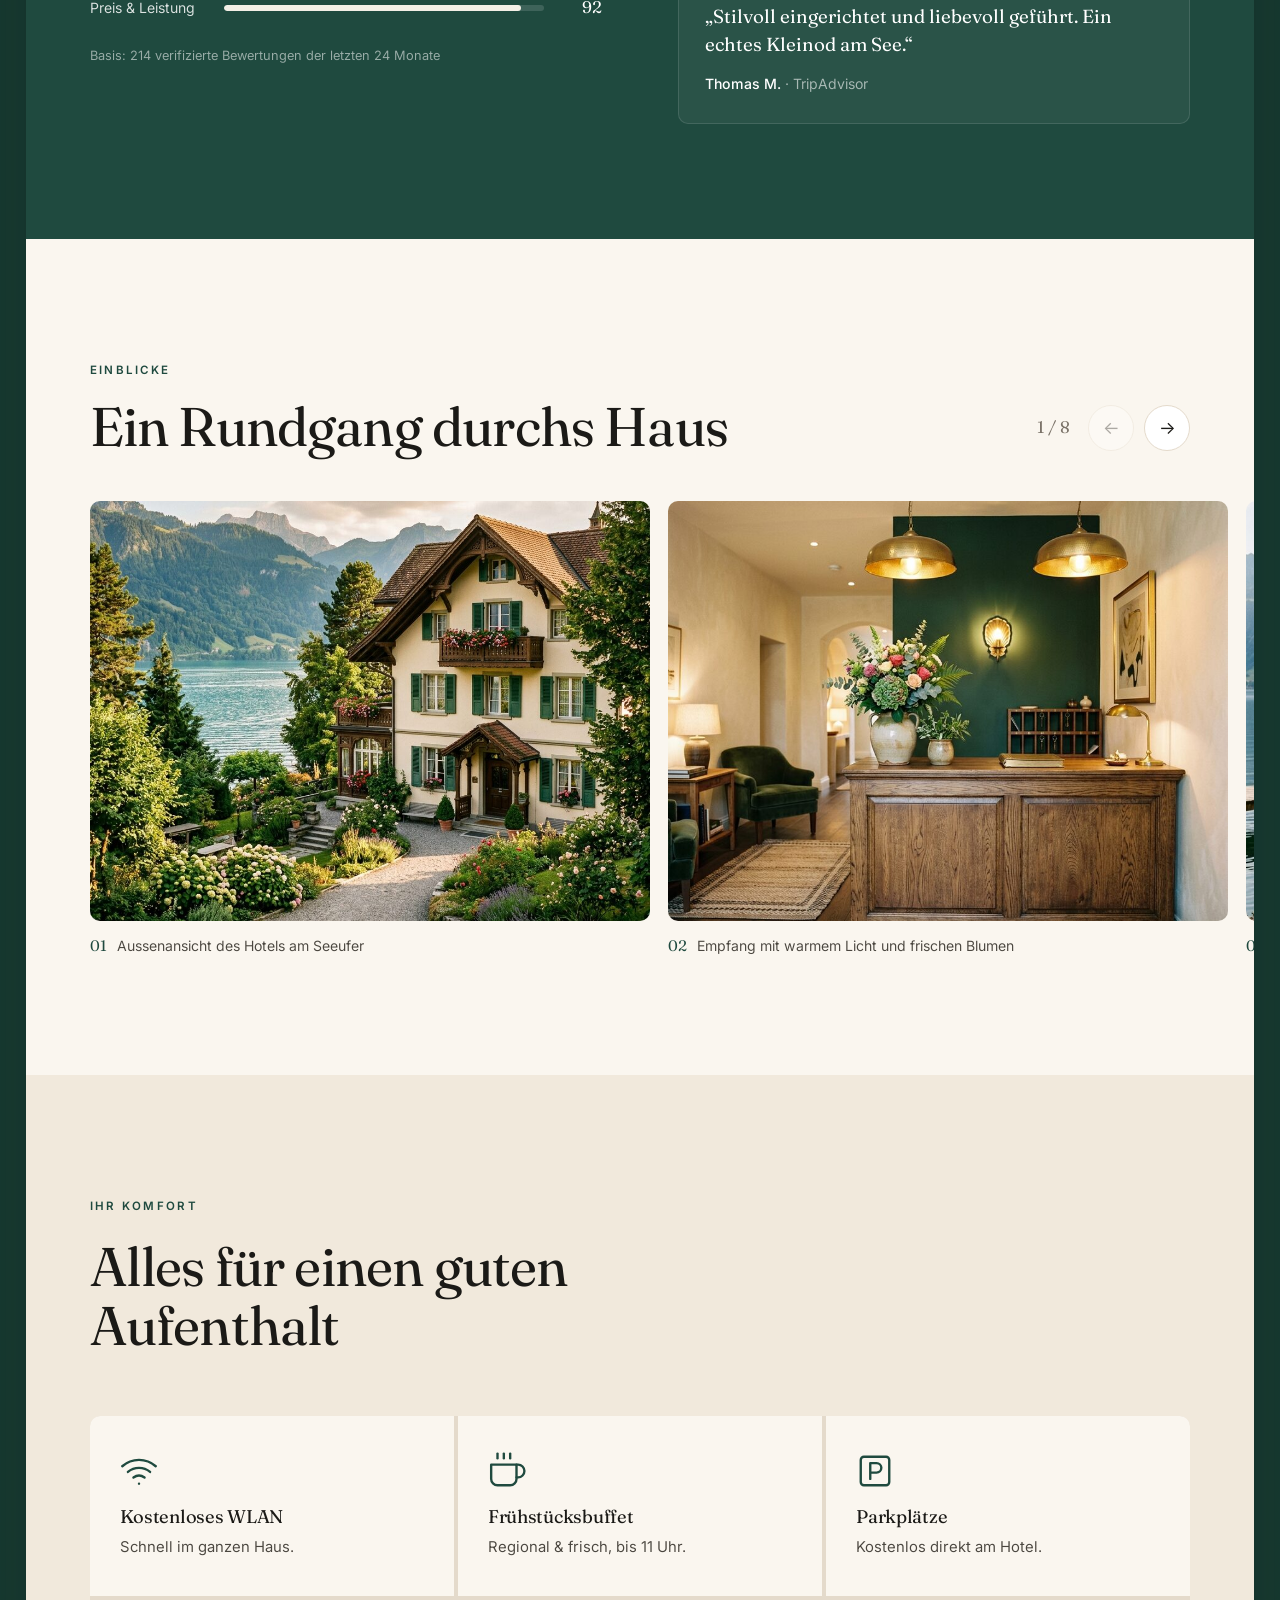
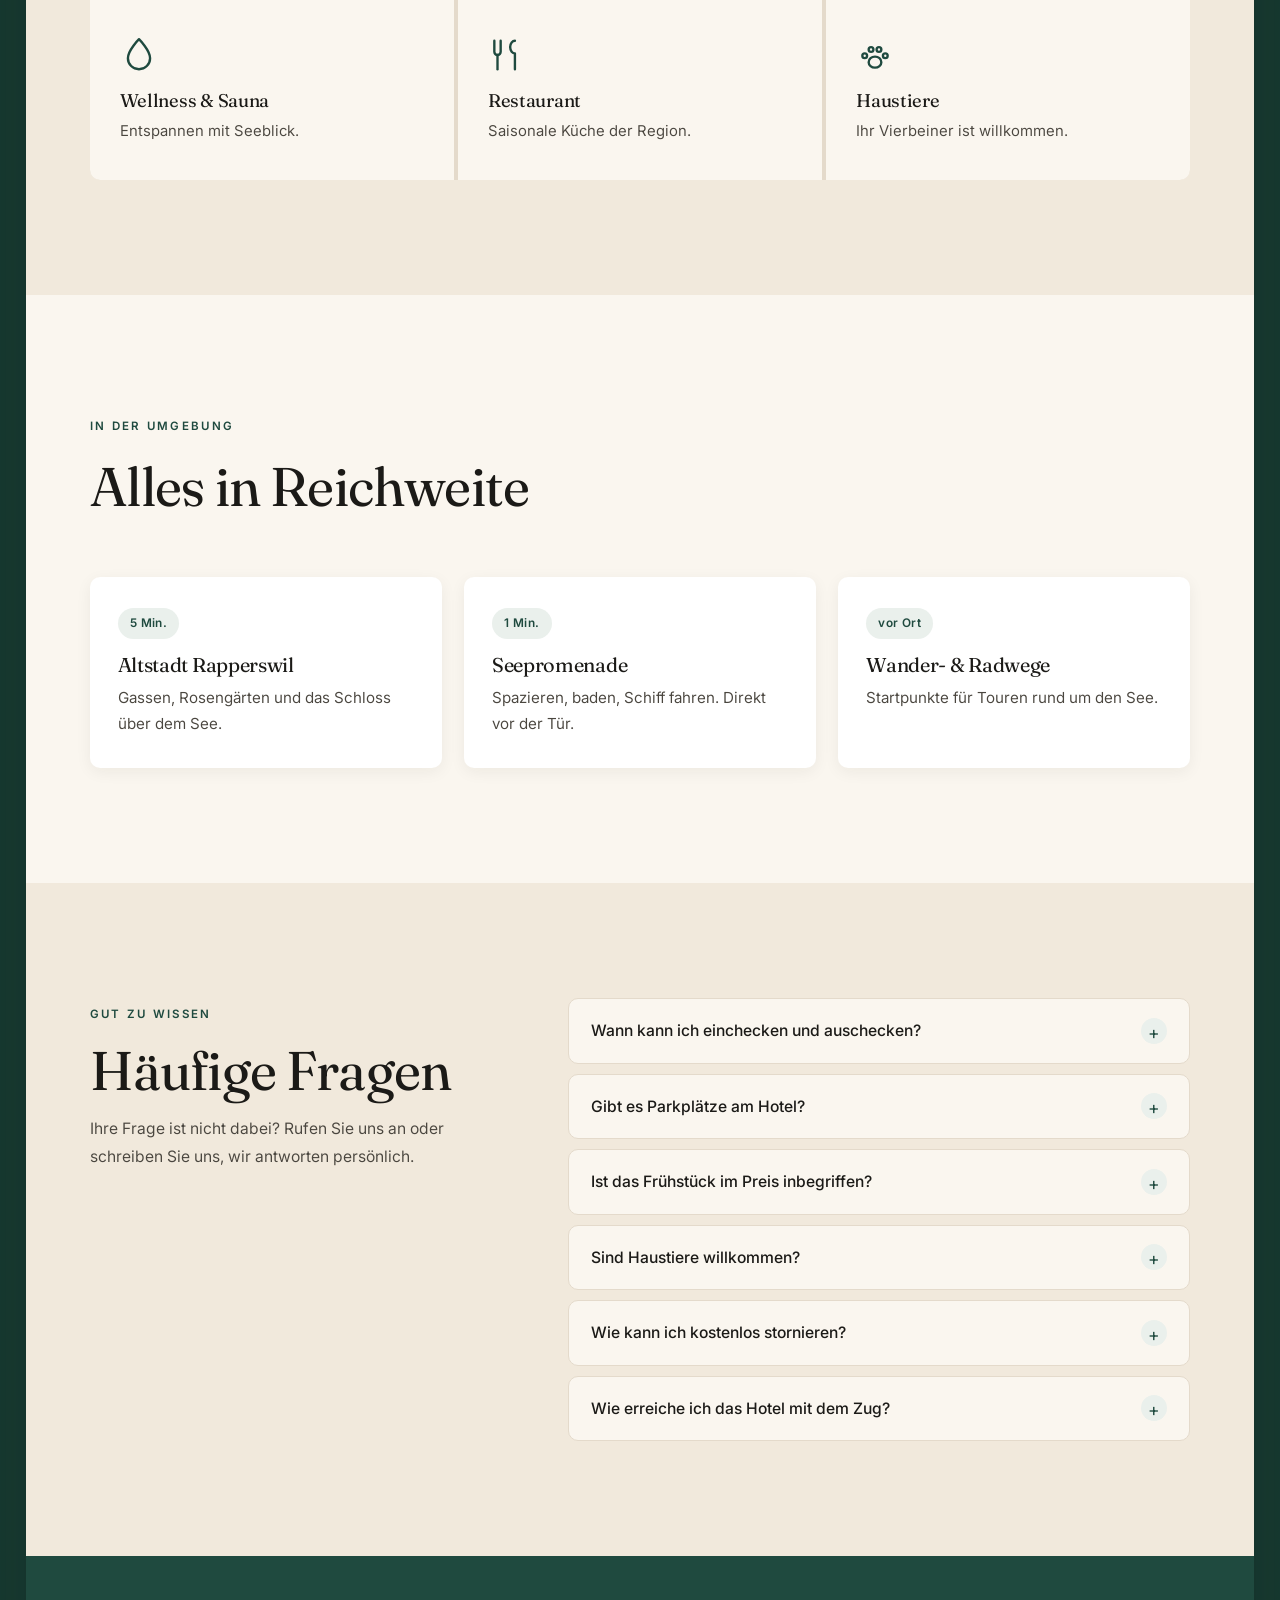
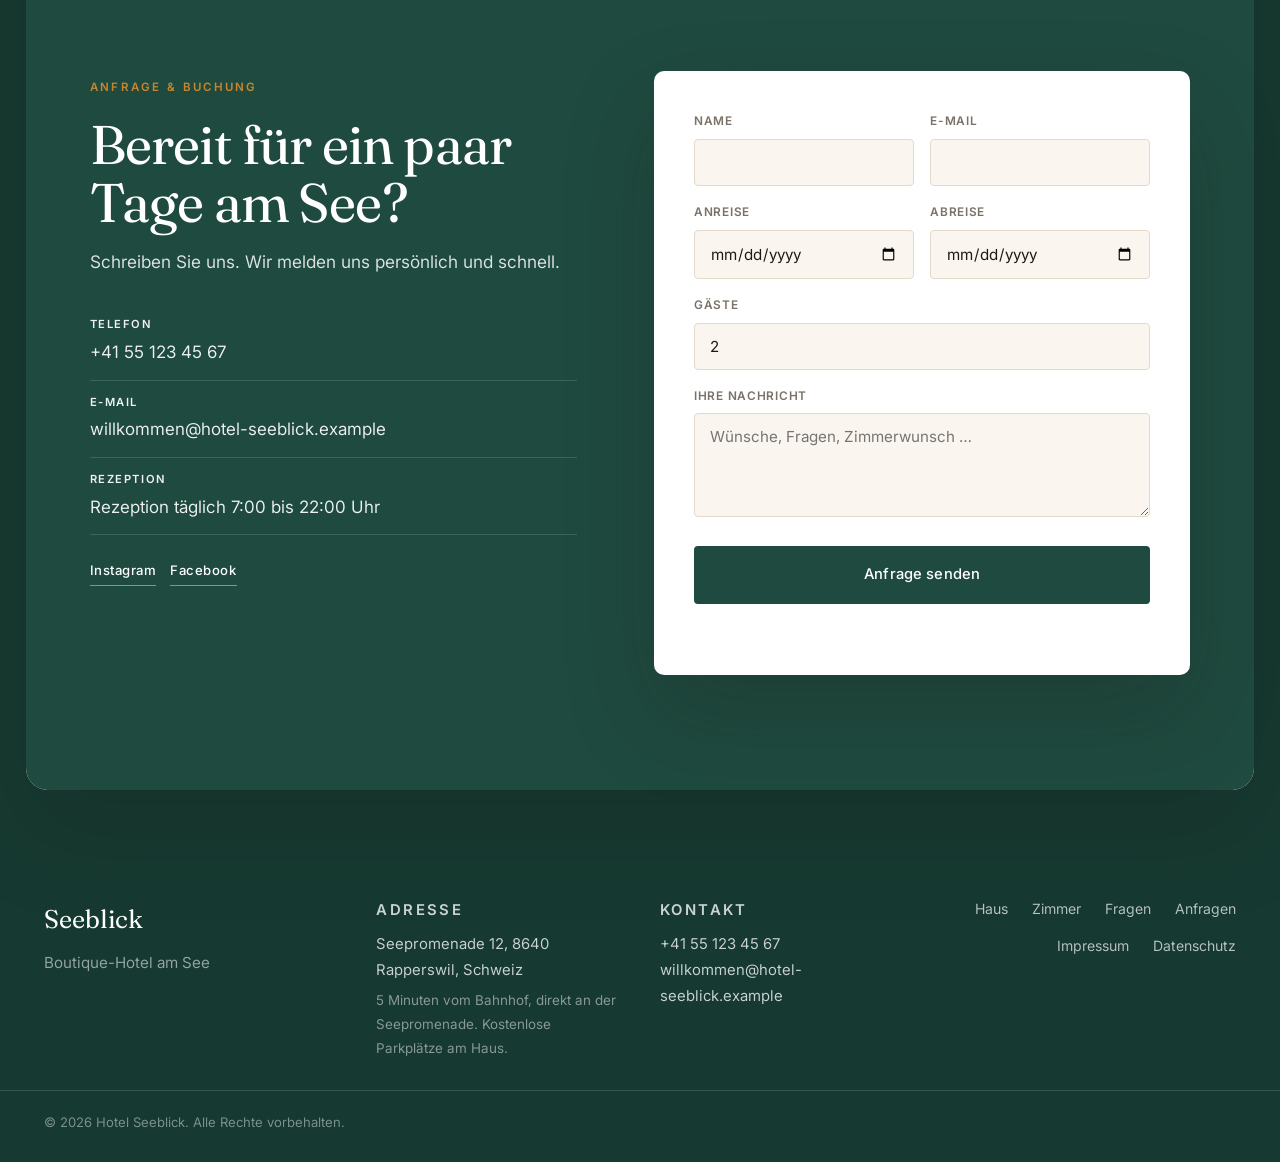
==== commit ddddb94d: "Feedback round 3: fixed hero, richer pinned chapters, manual carousel - Hero-Bild ist jetzt position" ====
--- a/index.html
+++ b/index.html
@@ -22,7 +22,7 @@
   <link href="https://fonts.googleapis.com/css2?family=Fraunces:ital,opsz,wght@0,9..144,300..600;1,9..144,300..500&family=Inter:wght@300;400;500;600&display=swap" rel="stylesheet" />
 
   <link rel="icon" href="images/favicon.svg" type="image/svg+xml" />
-  <link rel="stylesheet" href="css/style.css?v=4" />
+  <link rel="stylesheet" href="css/style.css?v=5" />
 
   <script type="application/ld+json" id="ldHotel"></script>
   <script type="application/ld+json" id="ldFaq"></script>
@@ -104,9 +104,18 @@
       <!-- Erlebnisse: gepinnte Scroll-Kapitel -->
       <section class="exp-scroll" id="erlebnisse" aria-label="Erlebnisse">
         <div class="exp-pin">
-          <div class="sheet-pad exp-grid">
-            <div class="exp-texts" id="expTexts"></div>
-            <div class="exp-visuals" id="expVisuals"></div>
+          <div class="sheet-pad exp-inner">
+            <div class="exp-head">
+              <div>
+                <p class="kicker" id="expKicker">Erlebnisse</p>
+                <h2 id="expTitle">Drei Momente, die bleiben.</h2>
+              </div>
+              <span class="exp-count" id="expCount" aria-hidden="true">01 / 03</span>
+            </div>
+            <div class="exp-grid">
+              <div class="exp-texts" id="expTexts"></div>
+              <div class="exp-visuals" id="expVisuals"></div>
+            </div>
           </div>
           <div class="exp-progress" id="expProgress" aria-hidden="true"></div>
         </div>
@@ -139,14 +148,21 @@
         </div>
       </section>
 
-      <!-- Galerie / Einblicke -->
+      <!-- Galerie / Einblicke: manuelles Karussell -->
       <section class="section gallery" id="galerie" aria-labelledby="galTitle">
         <div class="sheet-pad">
-          <div class="section-head reveal">
-            <p class="kicker">Einblicke</p>
-            <h2 id="galTitle">Ein Rundgang durchs Haus</h2>
-          </div>
-          <div class="gallery-grid" id="galleryGrid"></div>
+          <div class="gallery-head reveal">
+            <div>
+              <p class="kicker">Einblicke</p>
+              <h2 id="galTitle">Ein Rundgang durchs Haus</h2>
+            </div>
+            <div class="car-ui">
+              <span class="car-count" id="carCount">1 / 8</span>
+              <button class="car-btn" id="carPrev" aria-label="Vorheriges Bild">←</button>
+              <button class="car-btn" id="carNext" aria-label="Nächstes Bild">→</button>
+            </div>
+          </div>
+          <div class="car-track reveal" id="carTrack" aria-label="Bildergalerie" tabindex="0"></div>
         </div>
       </section>
 
@@ -271,7 +287,7 @@
     <button class="lightbox-nav lightbox-next" id="lightboxNext" aria-label="Nächstes Bild">›</button>
   </div>
 
-  <script src="js/content.js?v=4"></script>
-  <script src="js/main.js?v=4"></script>
+  <script src="js/content.js?v=5"></script>
+  <script src="js/main.js?v=5"></script>
 </body>
 </html>
--- a/css/style.css
+++ b/css/style.css
@@ -168,12 +168,15 @@
 .nav-toggle.open span:nth-child(3) { transform: translateY(-7px) rotate(-45deg); }
 
 /* --- Hero -------------------------------------------------------------------------- */
-.hero { position: relative; min-height: 100svh; display: flex; align-items: flex-end; padding-bottom: clamp(110px, 16vh, 170px); overflow: hidden; }
-.hero-media { position: absolute; inset: 0; z-index: -1; will-change: opacity; }
+.hero { position: relative; min-height: 100svh; display: flex; align-items: flex-end; padding-bottom: clamp(110px, 16vh, 170px); }
+/* Das Hero-Bild ist FIX: Beim Scrollen bleibt es stehen, die Seite schiebt
+   sich darüber, während das Bild langsam an Deckkraft verliert und das
+   verschwommene Hintergrundbild (bg-fix) freigibt. */
+.hero-media { position: fixed; inset: 0; z-index: -1; will-change: opacity; pointer-events: none; }
 .hero-bg {
-  position: absolute; inset: -8% 0 0 0; height: 116%;
+  position: absolute; inset: 0;
   background-size: cover; background-position: center; background-color: #2c3a34;
-  will-change: transform; transform: scale(1.06); animation: heroIn 1.6s var(--ease-out) forwards;
+  transform: scale(1.06); animation: heroIn 1.6s var(--ease-out) forwards;
 }
 @keyframes heroIn { to { transform: scale(1); } }
 .hero-scrim { position: absolute; inset: 0; background: linear-gradient(180deg, rgba(20,26,22,.35) 0%, rgba(20,26,22,.12) 40%, rgba(20,26,22,.72) 100%); }
@@ -214,22 +217,37 @@
 .about-media img { width: 100%; aspect-ratio: 4/5; object-fit: cover; border-radius: var(--r); box-shadow: var(--shadow); }
 
 /* --- Erlebnisse: gepinnte Scroll-Kapitel ---------------------------------------------------- */
-.exp-scroll { position: relative; height: 260vh; background: var(--color-sand); }
+.exp-scroll { position: relative; height: 240vh; background: var(--color-sand); }
 .exp-pin { position: sticky; top: 0; height: 100vh; display: flex; align-items: center; overflow: hidden; }
+.exp-inner { width: 100%; }
+.exp-head {
+  display: flex; align-items: flex-end; justify-content: space-between; gap: 20px;
+  margin-bottom: clamp(28px, 4vh, 48px); padding-bottom: 18px; border-bottom: 1px solid rgba(27,26,23,.12);
+}
+.exp-head h2 { font-size: clamp(1.8rem, 3.4vw, 2.7rem); margin-top: 4px; }
+.exp-count { font-family: var(--font-display); font-size: 1.1rem; color: var(--muted); font-variant-numeric: tabular-nums; white-space: nowrap; }
 .exp-grid { display: grid; grid-template-columns: 1fr 1.15fr; gap: clamp(32px, 5vw, 72px); align-items: center; width: 100%; }
-.exp-texts { position: relative; min-height: 320px; }
+.exp-texts { position: relative; min-height: 340px; }
 .exp-step {
   position: absolute; inset: 0; display: flex; flex-direction: column; justify-content: center;
-  opacity: 0; transform: translateY(26px); transition: opacity .55s var(--ease-out), transform .55s var(--ease-out);
+  opacity: 0; transform: translateY(22px);
+  transition: opacity .28s var(--ease-out), transform .28s var(--ease-out);
   pointer-events: none;
 }
-.exp-step.active { opacity: 1; transform: none; pointer-events: auto; }
-.exp-step h3 { font-size: clamp(1.8rem, 3.2vw, 2.6rem); margin: 10px 0 16px; }
-.exp-step p { font-size: 1.08rem; max-width: 44ch; }
+/* Eingehender Schritt wartet kurz, bis der alte weg ist: sauberer Wechsel */
+.exp-step.active {
+  opacity: 1; transform: none; pointer-events: auto;
+  transition-duration: .55s; transition-delay: .18s;
+}
+.exp-step h3 { font-size: clamp(1.8rem, 3.2vw, 2.5rem); margin: 10px 0 14px; }
+.exp-step > p { font-size: 1.06rem; max-width: 44ch; }
+.exp-points { list-style: none; margin-top: 18px; display: flex; flex-direction: column; gap: 9px; }
+.exp-points li { display: flex; align-items: center; gap: 10px; font-size: .93rem; color: var(--ink-soft); }
+.exp-points svg { flex: 0 0 15px; width: 15px; height: 15px; color: var(--color-accent); }
 .exp-step-media { display: none; }
 .exp-visuals { position: relative; aspect-ratio: 5/4; border-radius: var(--r); overflow: hidden; box-shadow: var(--shadow); }
-.exp-visual { position: absolute; inset: 0; opacity: 0; transform: scale(1.05); transition: opacity .6s var(--ease-out), transform .9s var(--ease-out); }
-.exp-visual.active { opacity: 1; transform: none; }
+.exp-visual { position: absolute; inset: 0; opacity: 0; transform: scale(1.04); transition: opacity .45s var(--ease-out), transform .8s var(--ease-out); }
+.exp-visual.active { opacity: 1; transform: none; transition-delay: .12s; }
 .exp-visual img { width: 100%; height: 100%; object-fit: cover; }
 .exp-progress { position: absolute; left: 50%; bottom: 26px; transform: translateX(-50%); display: flex; gap: 8px; }
 .exp-progress i { width: 26px; height: 3px; border-radius: 2px; background: rgba(27,26,23,.18); transition: background .3s; }
@@ -296,16 +314,32 @@
 .testimonial figcaption { font-size: .88rem; color: rgba(255,255,255,.6); }
 .testimonial figcaption strong { color: #fff; font-weight: 500; }
 
-/* --- Galerie -------------------------------------------------------------------------------------------- */
-.gallery-grid { display: grid; grid-template-columns: repeat(4, 1fr); grid-auto-rows: 190px; gap: 14px; }
-.gallery-item { border: 0; padding: 0; cursor: pointer; overflow: hidden; border-radius: var(--r-sm); background: var(--line); position: relative; }
-.gallery-item img { width: 100%; height: 100%; object-fit: cover; transition: transform .7s var(--ease); }
-.gallery-item::after { content: ""; position: absolute; inset: 0; background: rgba(22,26,22,0); transition: background .4s; }
-.gallery-item:hover img { transform: scale(1.07); }
-.gallery-item:hover::after { background: rgba(22,26,22,.12); }
-.gallery-item:nth-child(1) { grid-column: span 2; grid-row: span 2; }
-.gallery-item:nth-child(4) { grid-row: span 2; }
-.gallery-item:nth-child(8) { grid-column: span 2; }
+/* --- Galerie: manuelles Karussell ------------------------------------------------------------------------ */
+.gallery-head { display: flex; align-items: flex-end; justify-content: space-between; gap: 24px; margin-bottom: clamp(28px, 4vw, 44px); }
+.car-ui { display: flex; align-items: center; gap: 10px; flex: 0 0 auto; padding-bottom: 6px; }
+.car-count { font-family: var(--font-display); font-size: 1.05rem; color: var(--muted); margin-right: 8px; font-variant-numeric: tabular-nums; }
+.car-btn {
+  width: 46px; height: 46px; border-radius: 50%; border: 1px solid var(--line);
+  background: var(--color-surface); color: var(--color-ink); font-size: 1.1rem; cursor: pointer;
+  transition: background .3s, color .3s, border-color .3s, transform .3s var(--ease);
+}
+.car-btn:hover { background: var(--color-accent); border-color: var(--color-accent); color: #fff; transform: translateY(-2px); }
+.car-btn:disabled { opacity: .35; cursor: default; }
+.car-btn:disabled:hover { background: var(--color-surface); color: var(--color-ink); border-color: var(--line); transform: none; }
+
+.car-track {
+  display: flex; gap: 18px; overflow-x: auto; scroll-snap-type: x mandatory;
+  scrollbar-width: none; -ms-overflow-style: none;
+  margin-inline: calc(var(--pad) * -1); padding-inline: var(--pad);
+  scroll-padding-inline: var(--pad);
+}
+.car-track::-webkit-scrollbar { display: none; }
+.car-slide { flex: 0 0 min(560px, 82%); scroll-snap-align: start; border: 0; padding: 0; background: none; cursor: pointer; text-align: left; }
+.car-slide-img { border-radius: var(--r); overflow: hidden; background: var(--line); aspect-ratio: 4/3; }
+.car-slide-img img { width: 100%; height: 100%; object-fit: cover; transition: transform .7s var(--ease); }
+.car-slide:hover .car-slide-img img { transform: scale(1.05); }
+.car-caption { display: flex; align-items: baseline; gap: 10px; margin-top: 12px; font-size: .88rem; color: var(--ink-soft); }
+.car-caption .num { font-family: var(--font-display); color: var(--color-accent); font-size: .95rem; }
 
 /* --- Ausstattung ------------------------------------------------------------------------------------------ */
 .amenities { background: var(--color-sand); }
@@ -444,6 +478,7 @@
   .exp-pin { position: static; height: auto; display: block; overflow: visible; }
   .exp-grid { display: block; }
   .exp-texts { min-height: 0; }
+  .exp-count { display: none; }
   .exp-step { position: static; opacity: 1; transform: none; pointer-events: auto; margin-bottom: 40px; }
   .exp-step-media { display: block; margin-bottom: 18px; border-radius: var(--r); overflow: hidden; box-shadow: var(--shadow-sm); }
   .exp-step-media img { width: 100%; aspect-ratio: 5/4; object-fit: cover; }
@@ -461,10 +496,8 @@
   .main-nav.open a { color: var(--color-ink); font-size: 1.25rem; font-family: var(--font-display); padding: 10px 0; width: 100%; }
   .main-nav.open a::after { display: none; }
   .mobile-cta { display: flex; }
-  .gallery-grid { grid-template-columns: repeat(2, 1fr); grid-auto-rows: 150px; }
-  .gallery-item:nth-child(1) { grid-column: span 2; }
-  .gallery-item:nth-child(4) { grid-row: span 1; }
-  .gallery-item:nth-child(8) { grid-column: span 2; }
+  .gallery-head { flex-direction: column; align-items: flex-start; gap: 14px; }
+  .car-slide { flex-basis: 86%; }
   .chart-row { grid-template-columns: 96px 1fr 40px; gap: 10px; }
 }
 @media (max-width: 520px) {
@@ -486,7 +519,10 @@
   .exp-pin { position: static; height: auto; display: block; overflow: visible; }
   .exp-grid { display: block; }
   .exp-texts { min-height: 0; }
+  .exp-count { display: none; }
   .exp-step { position: static; opacity: 1; transform: none; margin-bottom: 40px; }
   .exp-step-media { display: block; margin-bottom: 18px; }
   .exp-visuals, .exp-progress { display: none; }
-}
+  /* Hero-Bild scrollt normal mit (kein Fade) */
+  .hero-media { position: absolute; }
+}
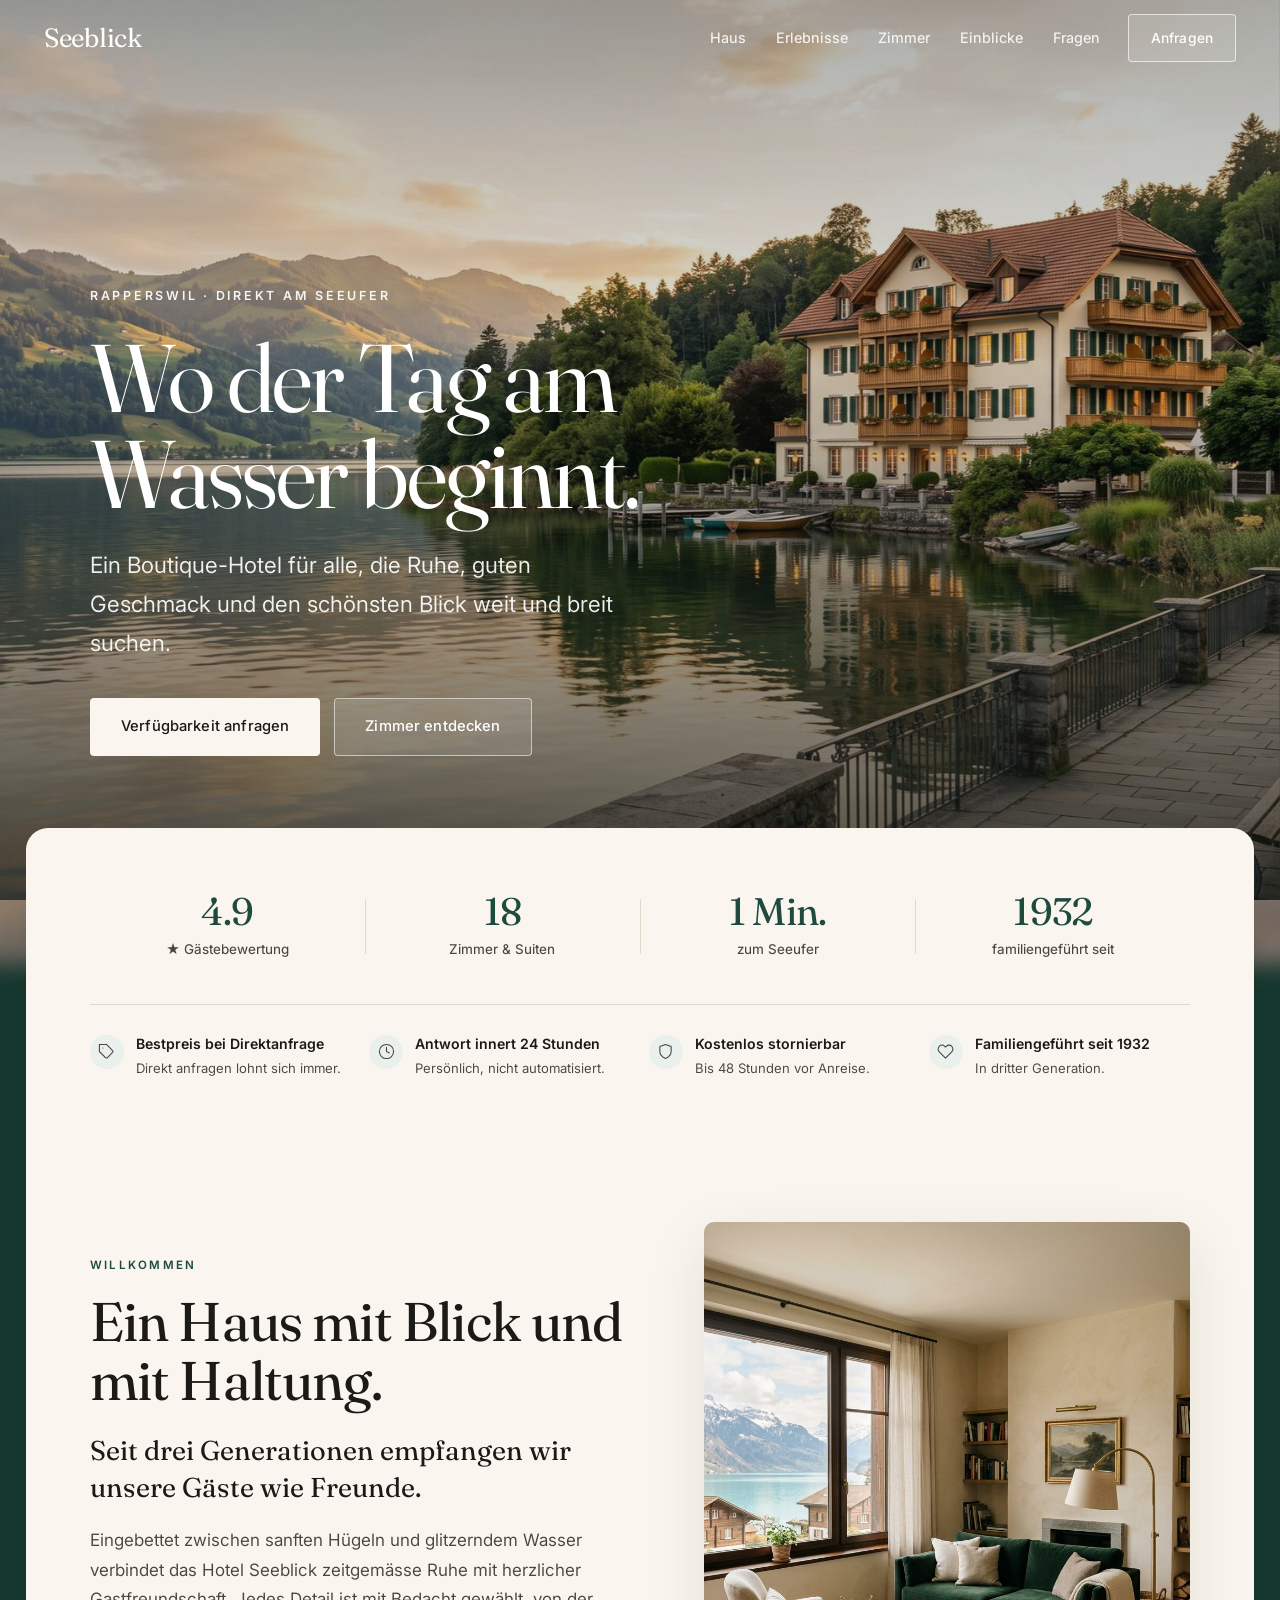
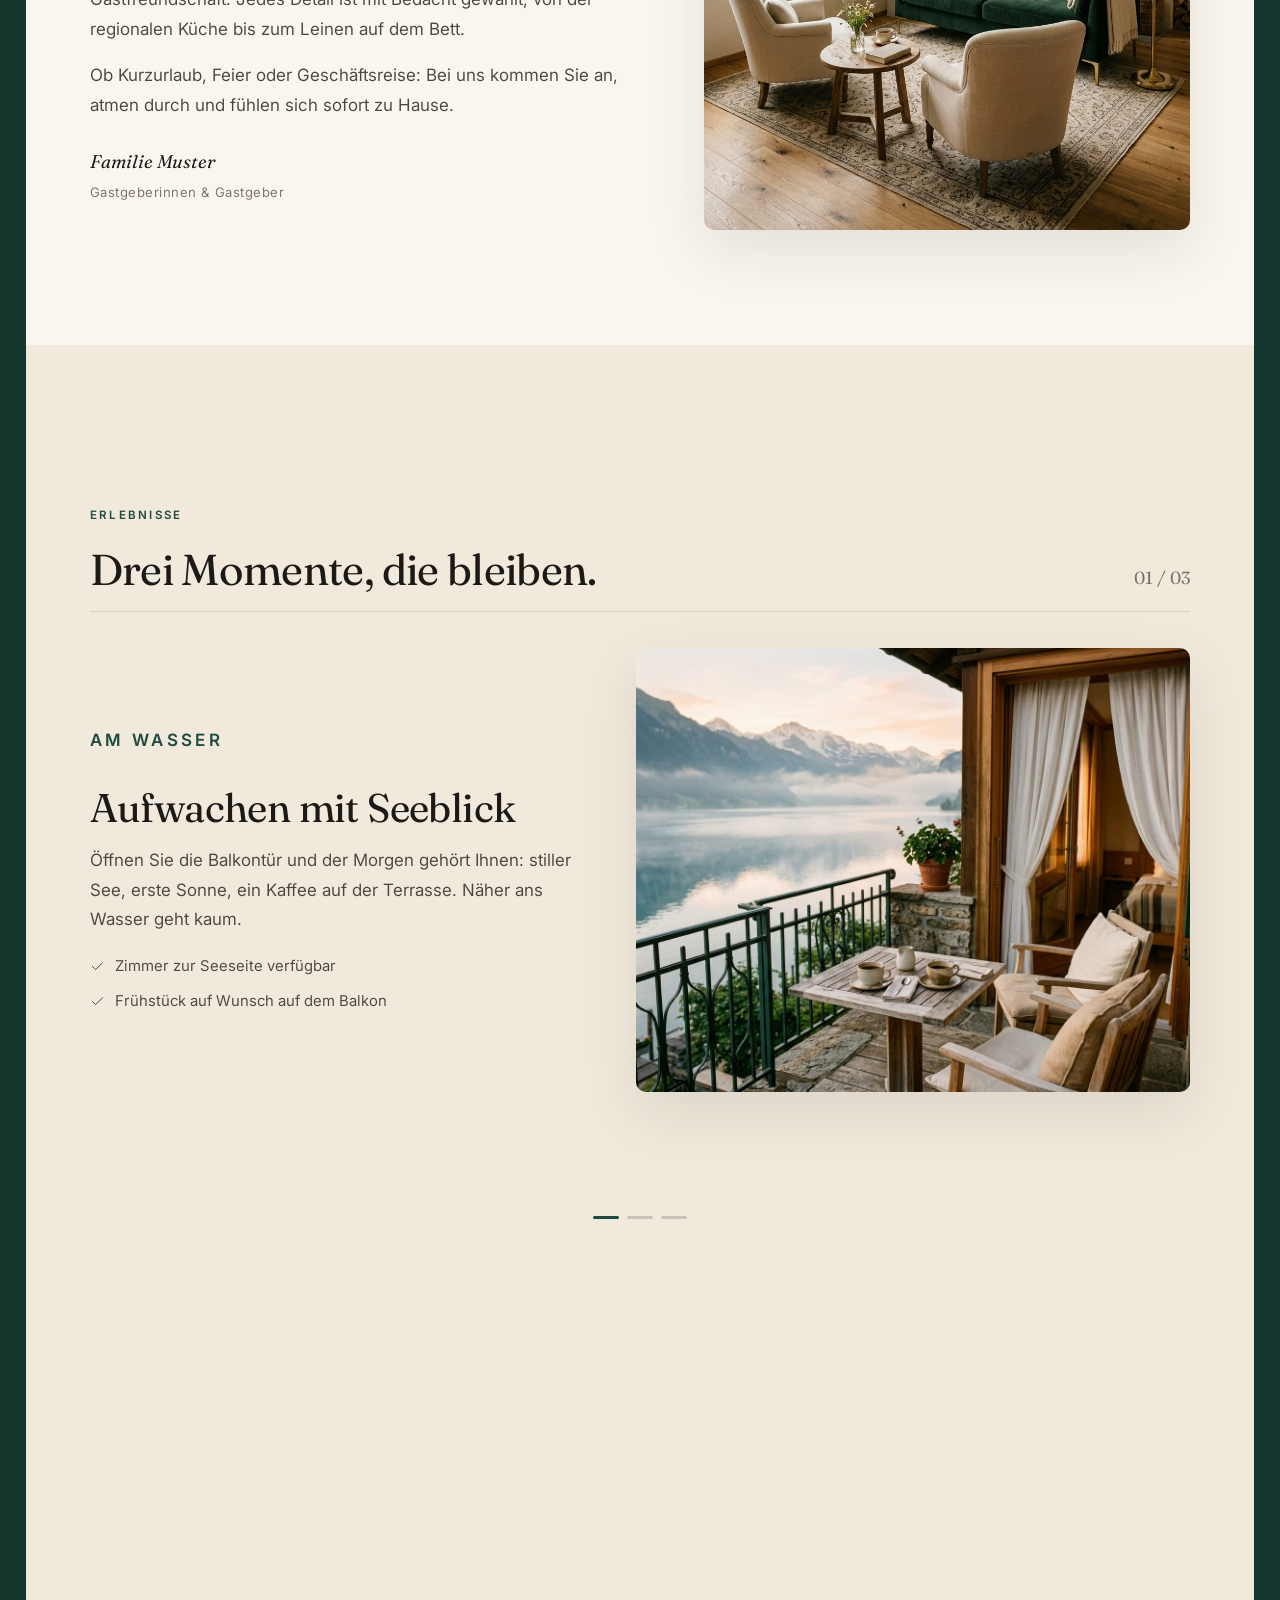
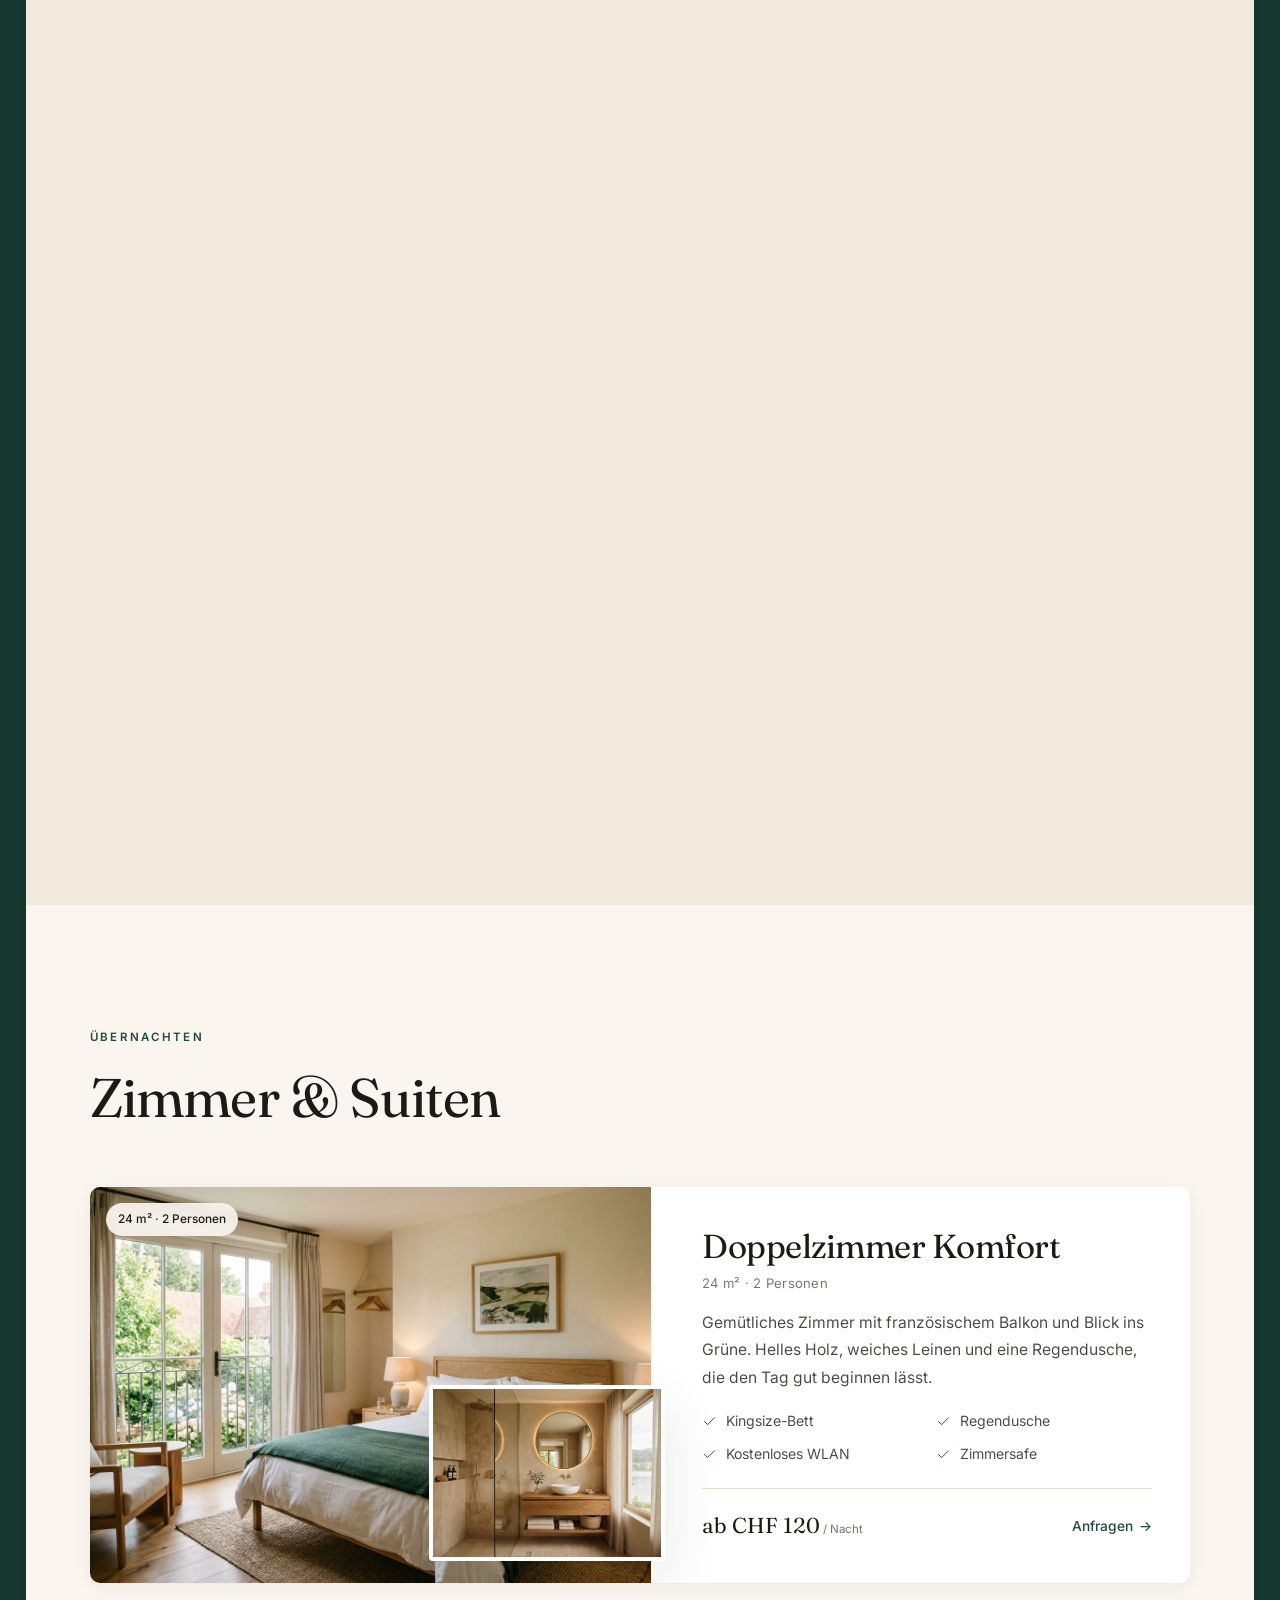
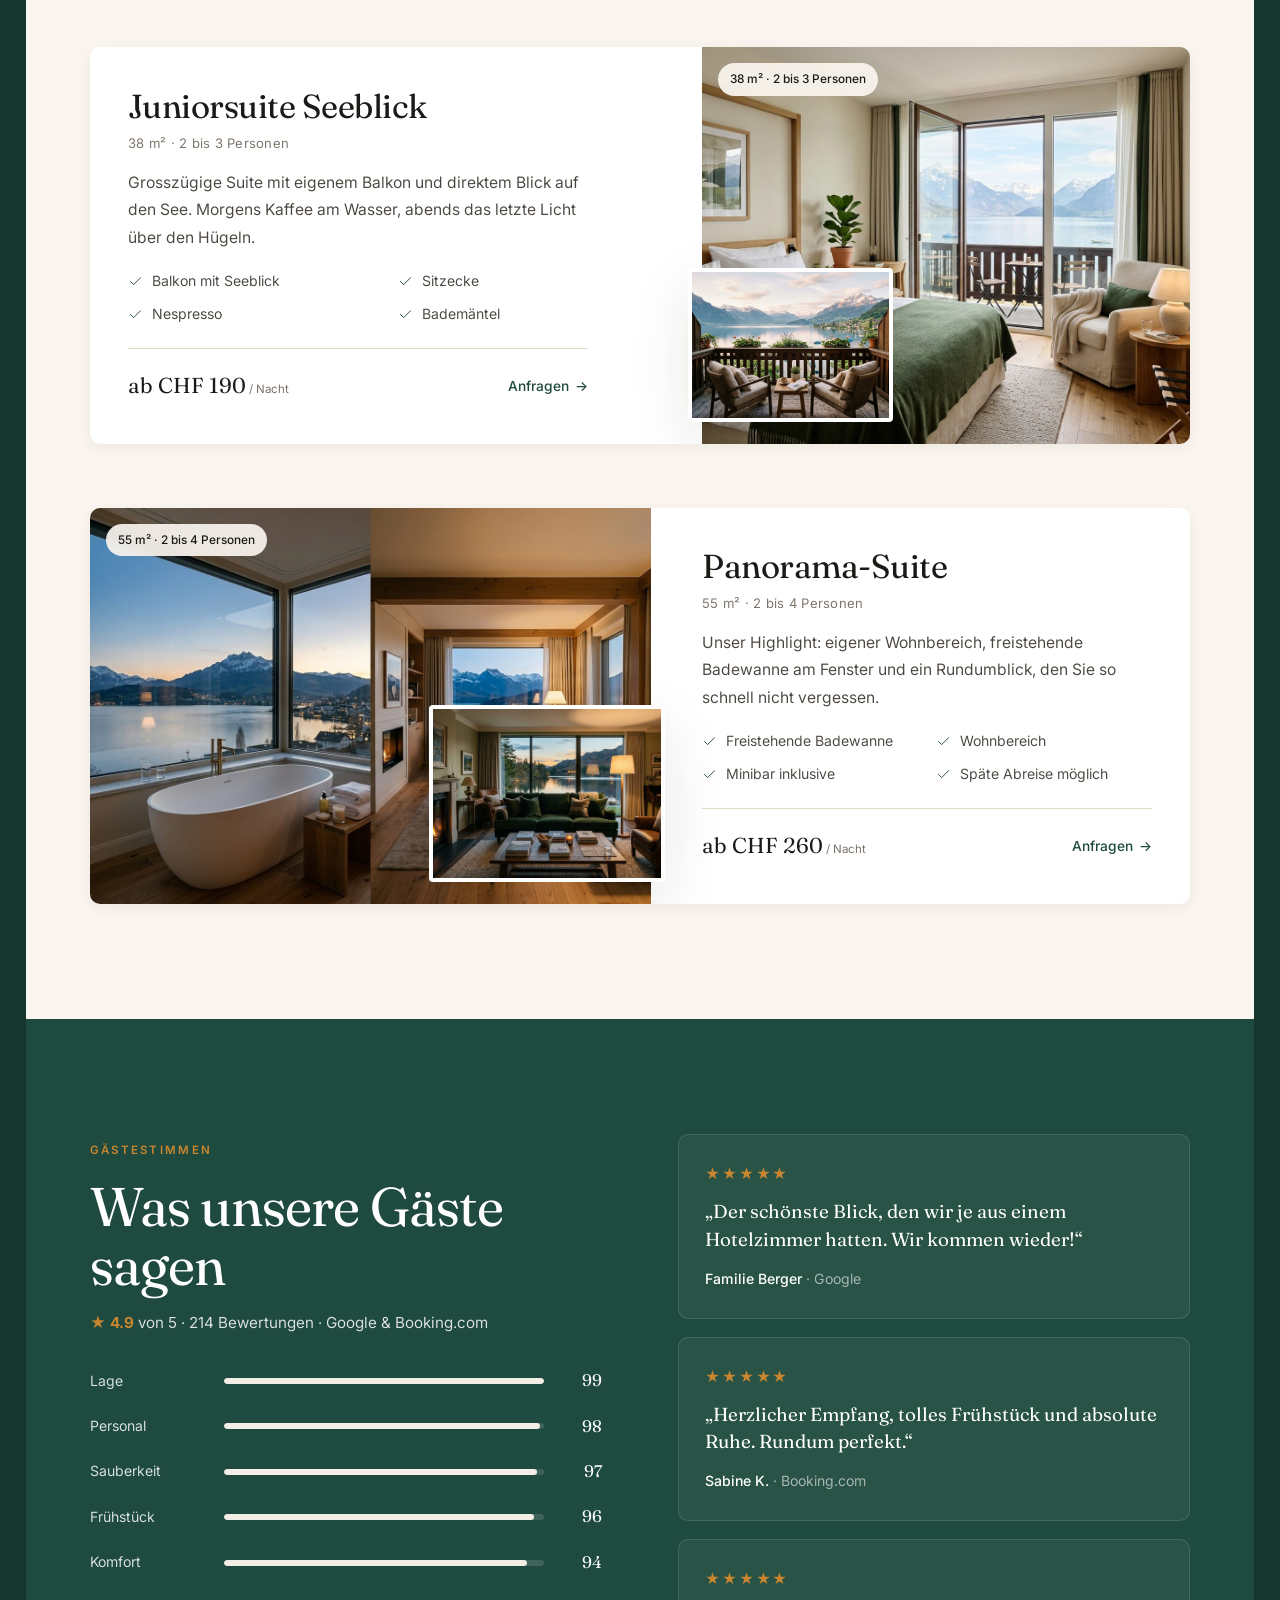
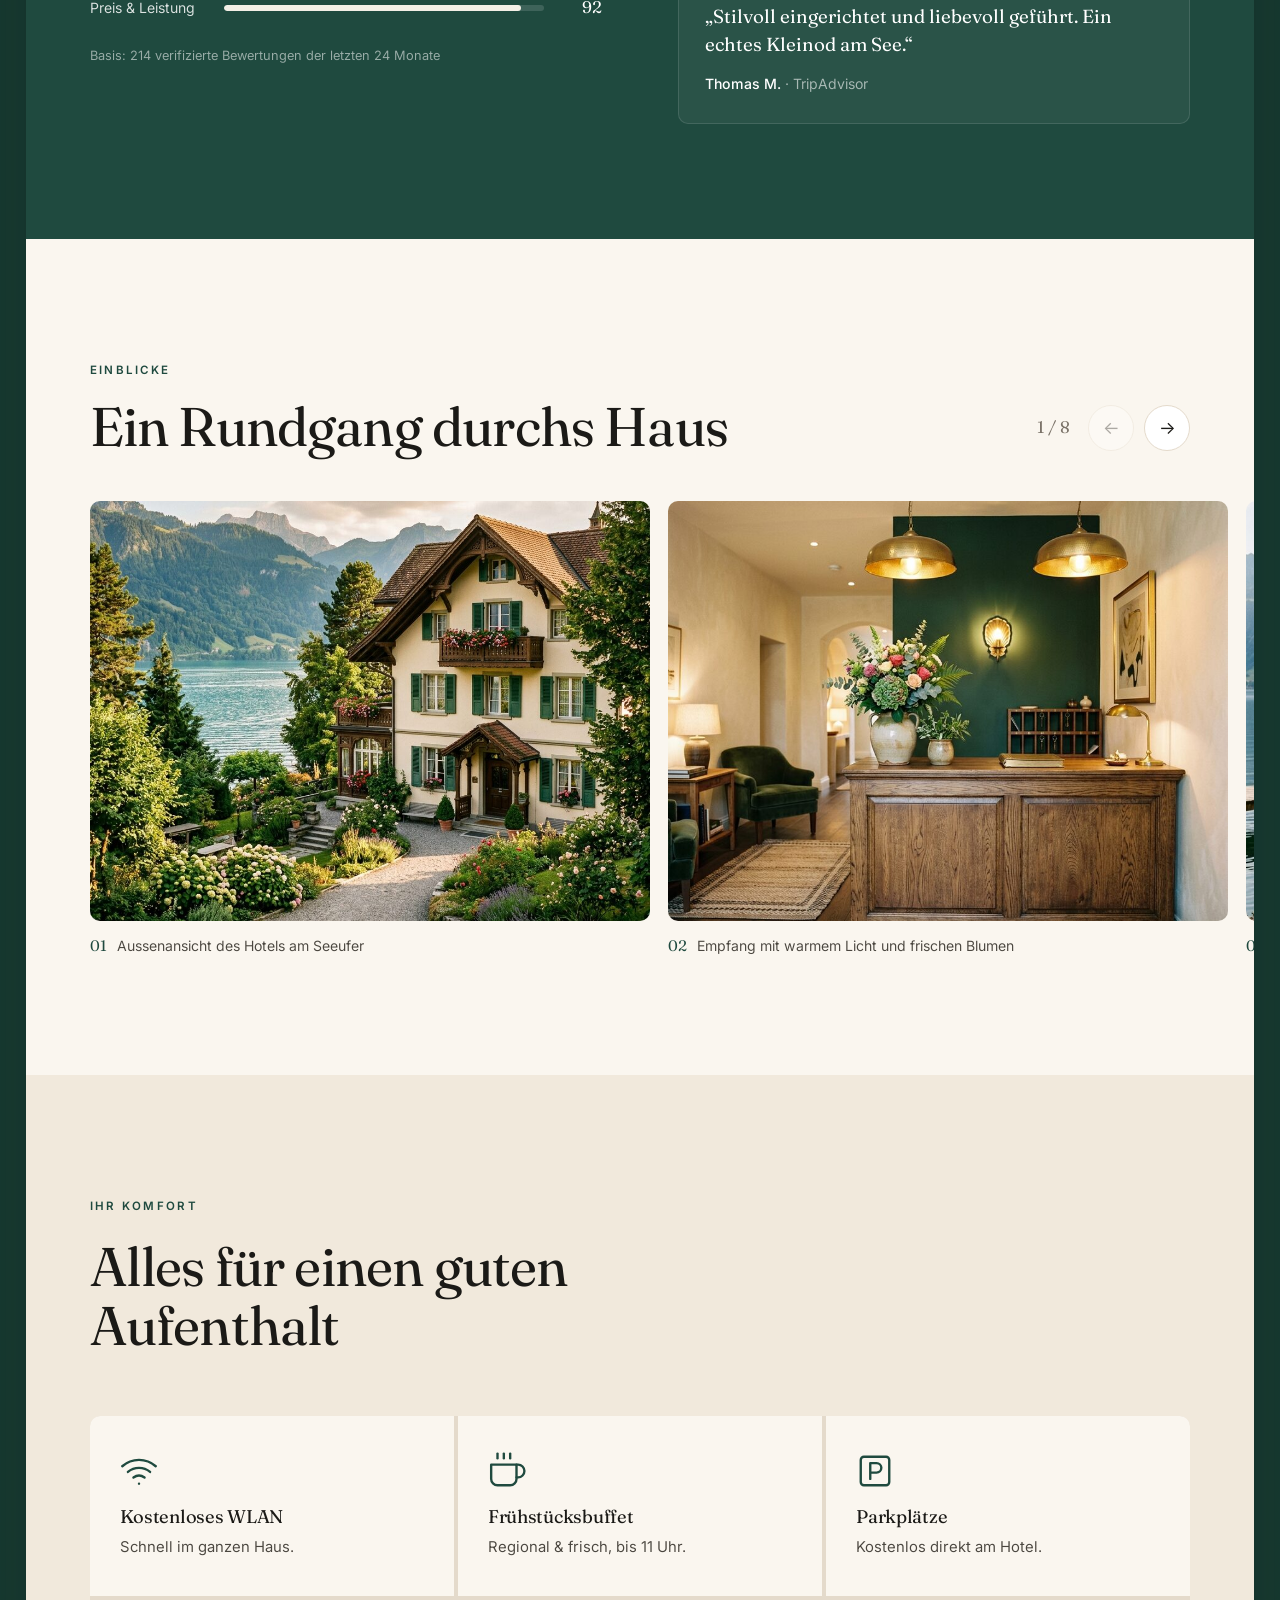
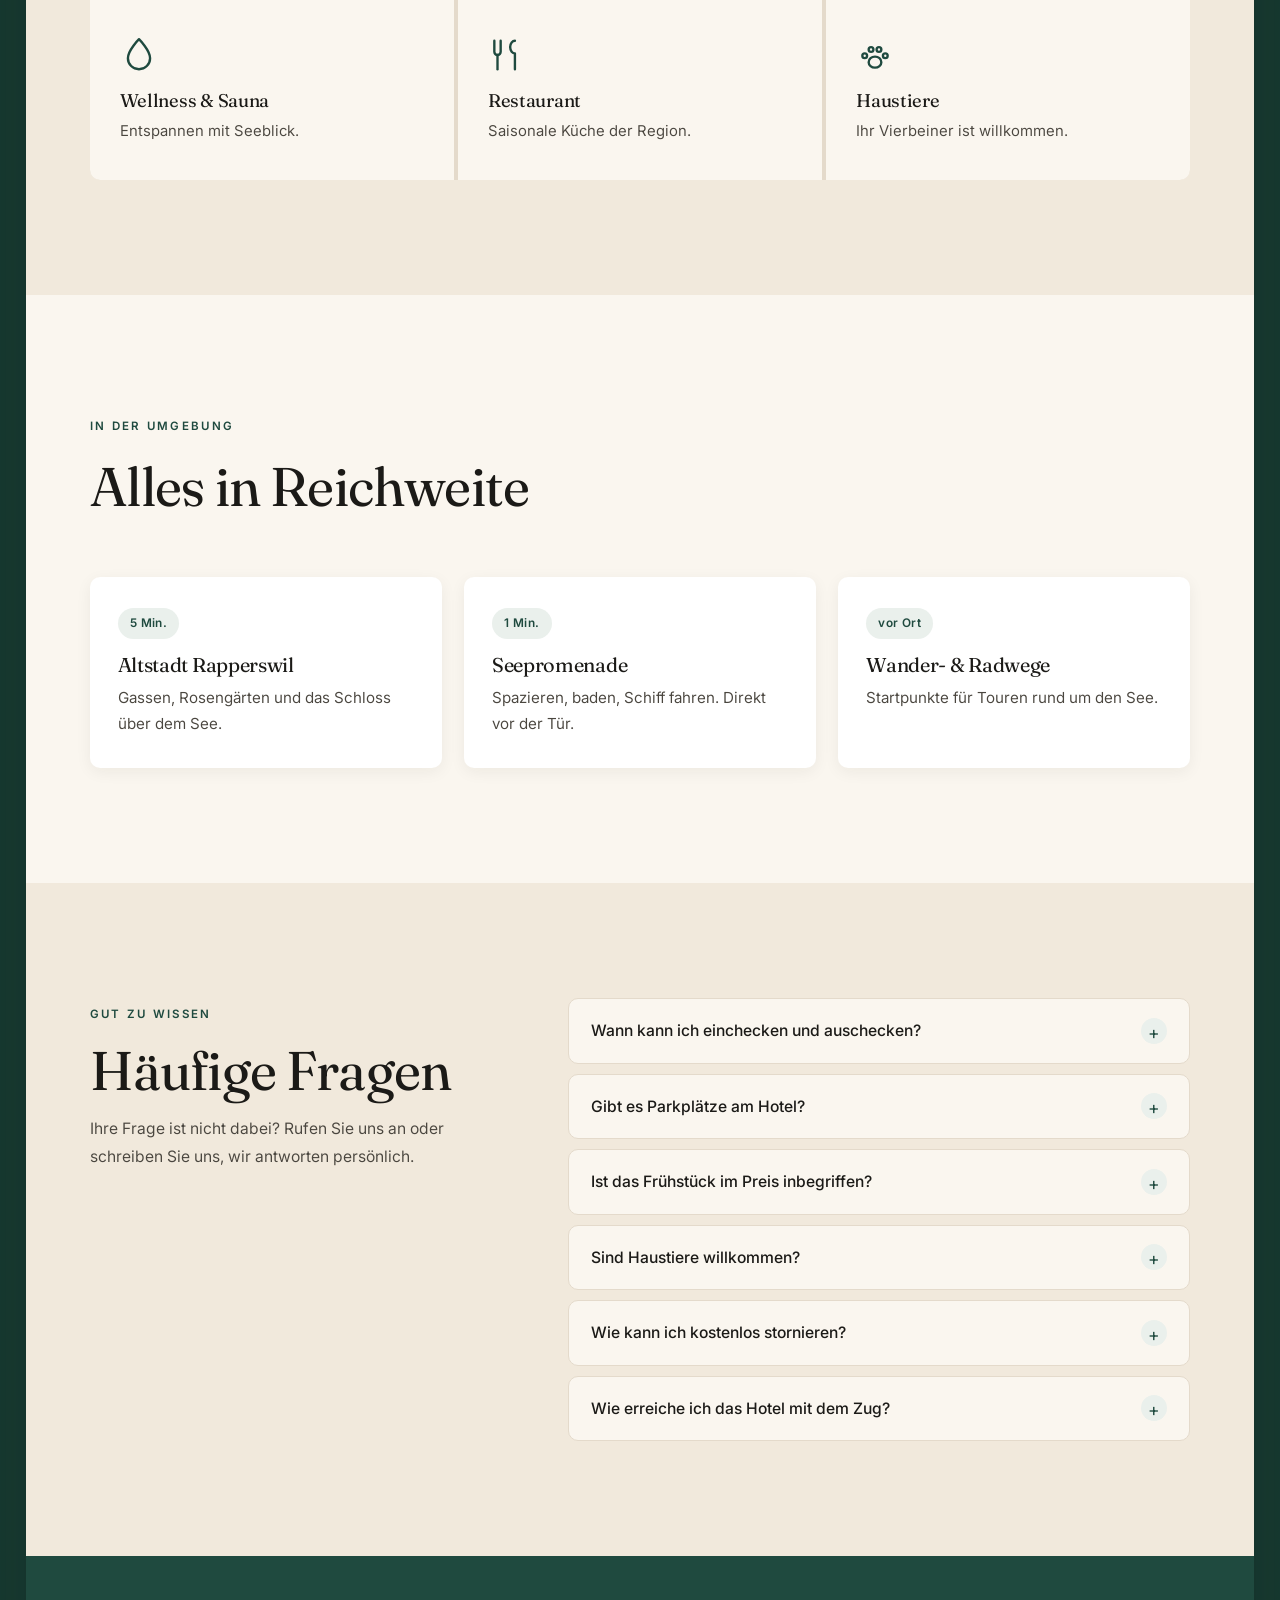
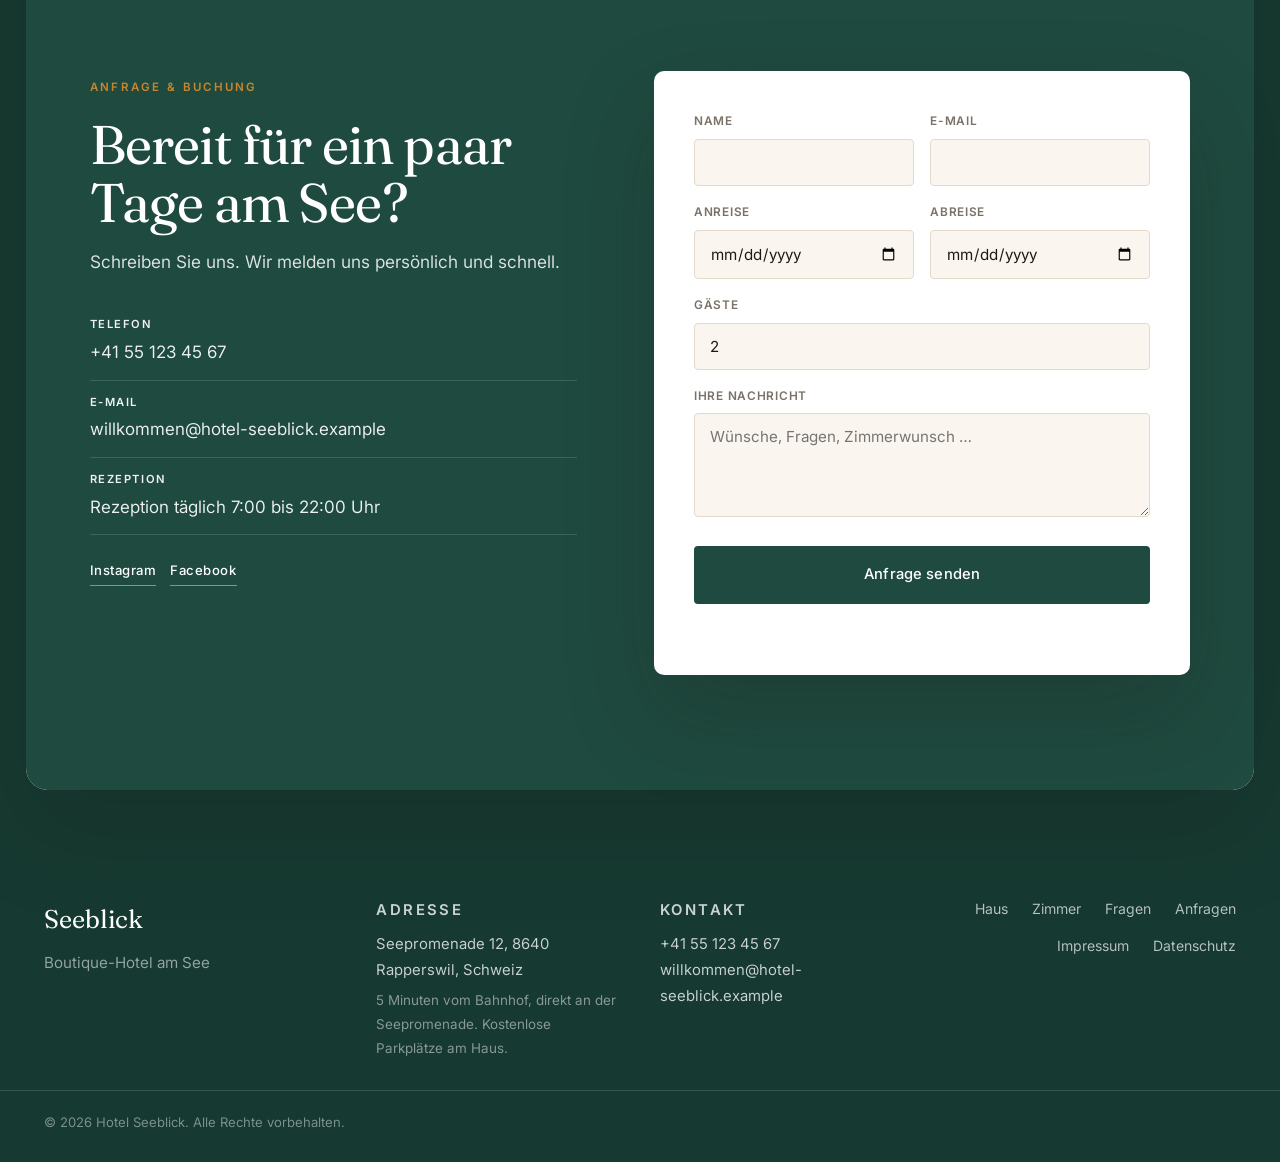
==== commit 8e3f3e18: "Align hero text with sheet content axis Der Hero-Block war 860px breit und mittig zentriert und stan" ====
--- a/index.html
+++ b/index.html
@@ -22,7 +22,7 @@
   <link href="https://fonts.googleapis.com/css2?family=Fraunces:ital,opsz,wght@0,9..144,300..600;1,9..144,300..500&family=Inter:wght@300;400;500;600&display=swap" rel="stylesheet" />
 
   <link rel="icon" href="images/favicon.svg" type="image/svg+xml" />
-  <link rel="stylesheet" href="css/style.css?v=5" />
+  <link rel="stylesheet" href="css/style.css?v=6" />
 
   <script type="application/ld+json" id="ldHotel"></script>
   <script type="application/ld+json" id="ldFaq"></script>
@@ -62,7 +62,7 @@
         <div class="hero-bg" id="heroBg"></div>
         <div class="hero-scrim"></div>
       </div>
-      <div class="hero-inner container" id="heroInner">
+      <div class="hero-inner" id="heroInner">
         <p class="hero-kicker reveal" id="heroKicker">Rapperswil · Direkt am Seeufer</p>
         <h1 class="hero-title reveal" id="heroTitle">Wo der Tag am Wasser beginnt.</h1>
         <p class="hero-sub reveal" id="heroSub">Ein Boutique-Hotel für alle, die Ruhe, guten Geschmack und den schönsten Blick suchen.</p>
@@ -287,7 +287,7 @@
     <button class="lightbox-nav lightbox-next" id="lightboxNext" aria-label="Nächstes Bild">›</button>
   </div>
 
-  <script src="js/content.js?v=5"></script>
-  <script src="js/main.js?v=5"></script>
+  <script src="js/content.js?v=6"></script>
+  <script src="js/main.js?v=6"></script>
 </body>
 </html>
--- a/css/style.css
+++ b/css/style.css
@@ -180,9 +180,18 @@
 }
 @keyframes heroIn { to { transform: scale(1); } }
 .hero-scrim { position: absolute; inset: 0; background: linear-gradient(180deg, rgba(20,26,22,.35) 0%, rgba(20,26,22,.12) 40%, rgba(20,26,22,.72) 100%); }
-.hero-inner { position: relative; max-width: 860px; color: #fff; will-change: opacity, transform; }
+/* Der Hero-Text steht auf derselben Fluchtlinie wie der Inhalt des
+   "Papiers" darunter: gleiche Breite wie das Sheet, gleiches Innen-Padding. */
+.hero-inner {
+  position: relative;
+  width: min(var(--sheet-w), calc(100% - clamp(16px, 4vw, 64px)));
+  margin-inline: auto;
+  padding-inline: var(--pad);
+  color: #fff;
+  will-change: opacity, transform;
+}
 .hero-kicker { color: rgba(255,255,255,.92); text-transform: uppercase; letter-spacing: .22em; font-size: .78rem; font-weight: 600; margin-bottom: 22px; }
-.hero-title { color: #fff; font-size: clamp(2.9rem, 7.5vw, 6rem); font-weight: 380; line-height: 1.0; letter-spacing: -0.02em; margin-bottom: 24px; text-wrap: balance; }
+.hero-title { color: #fff; font-size: clamp(2.9rem, 7.5vw, 6rem); font-weight: 380; line-height: 1.0; letter-spacing: -0.02em; margin-bottom: 24px; text-wrap: balance; max-width: 820px; }
 .hero-sub { color: rgba(255,255,255,.92); font-size: clamp(1.05rem, 1.8vw, 1.4rem); font-weight: 380; max-width: 560px; margin-bottom: 36px; }
 .hero-actions { display: flex; flex-wrap: wrap; gap: 14px; }
 .hero-scroll { position: absolute; left: 50%; bottom: 26px; transform: translateX(-50%); width: 26px; height: 42px; border: 1.5px solid rgba(255,255,255,.6); border-radius: 20px; }
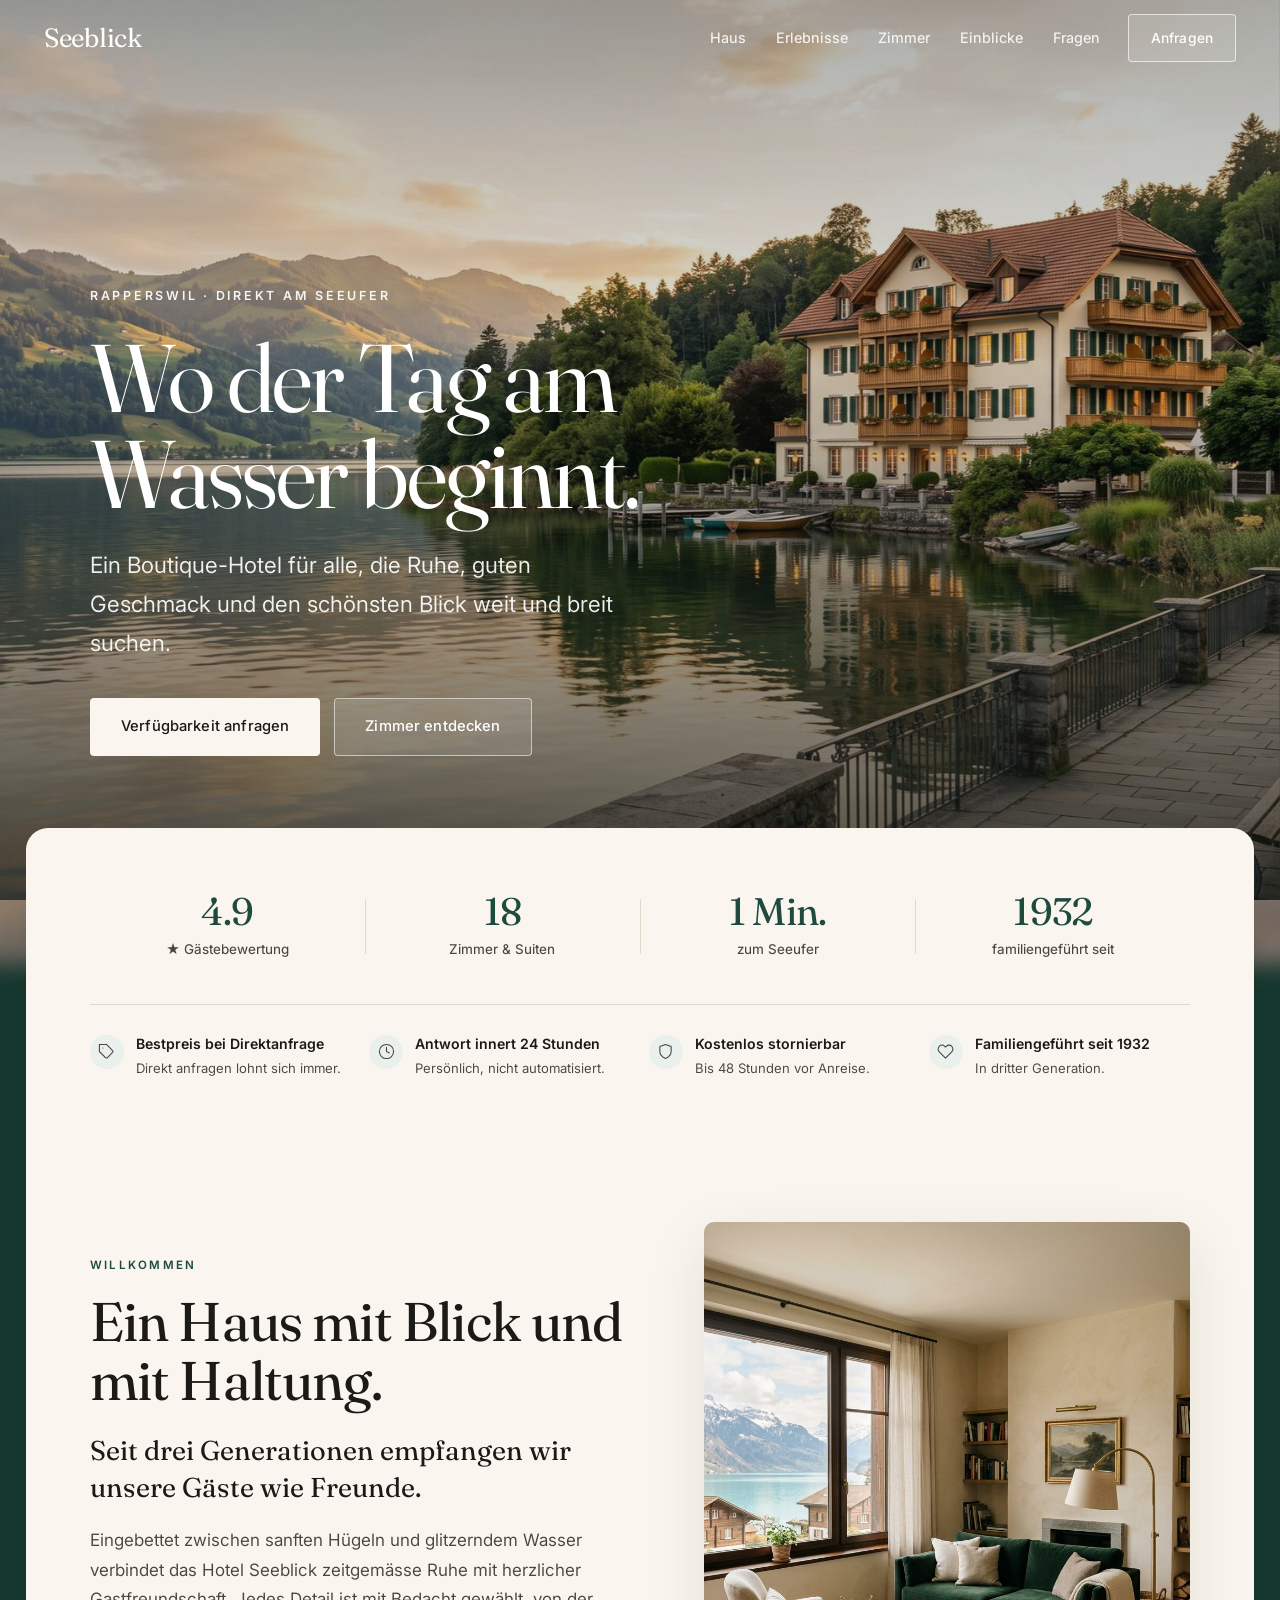
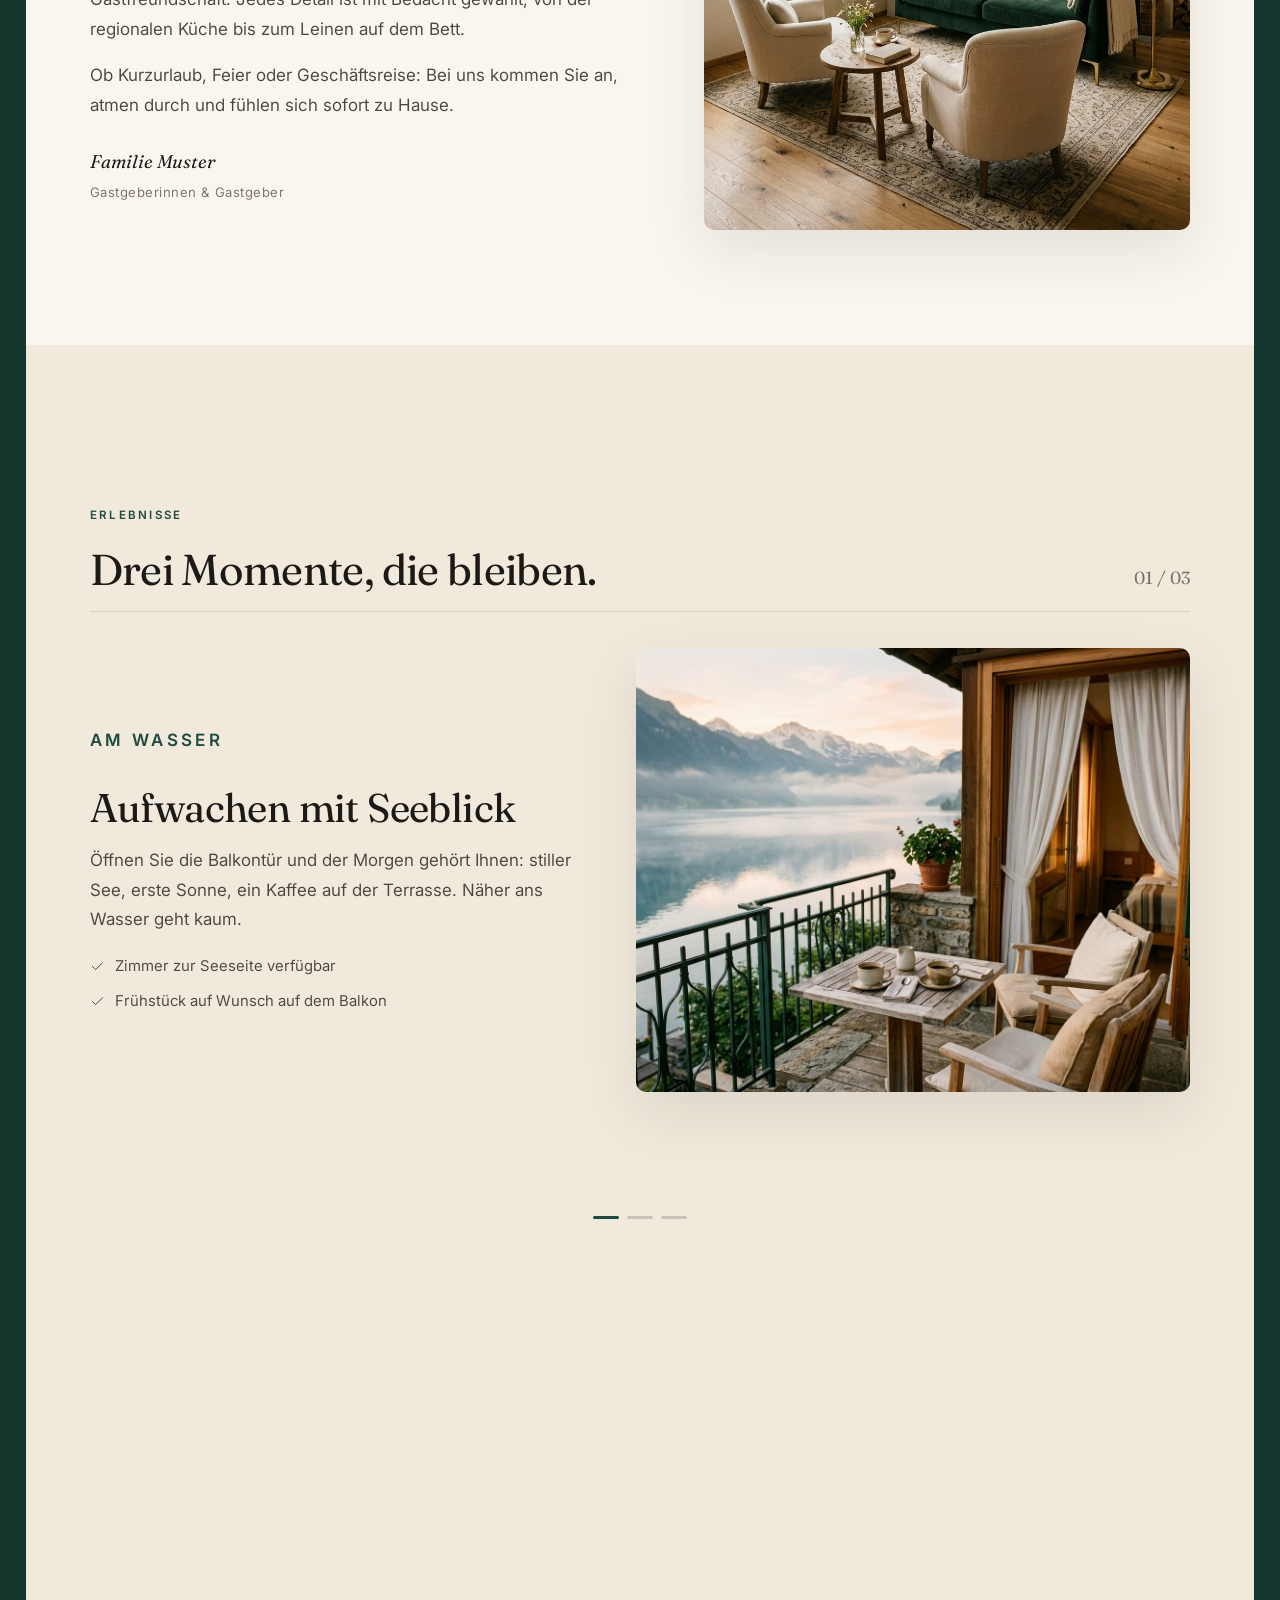
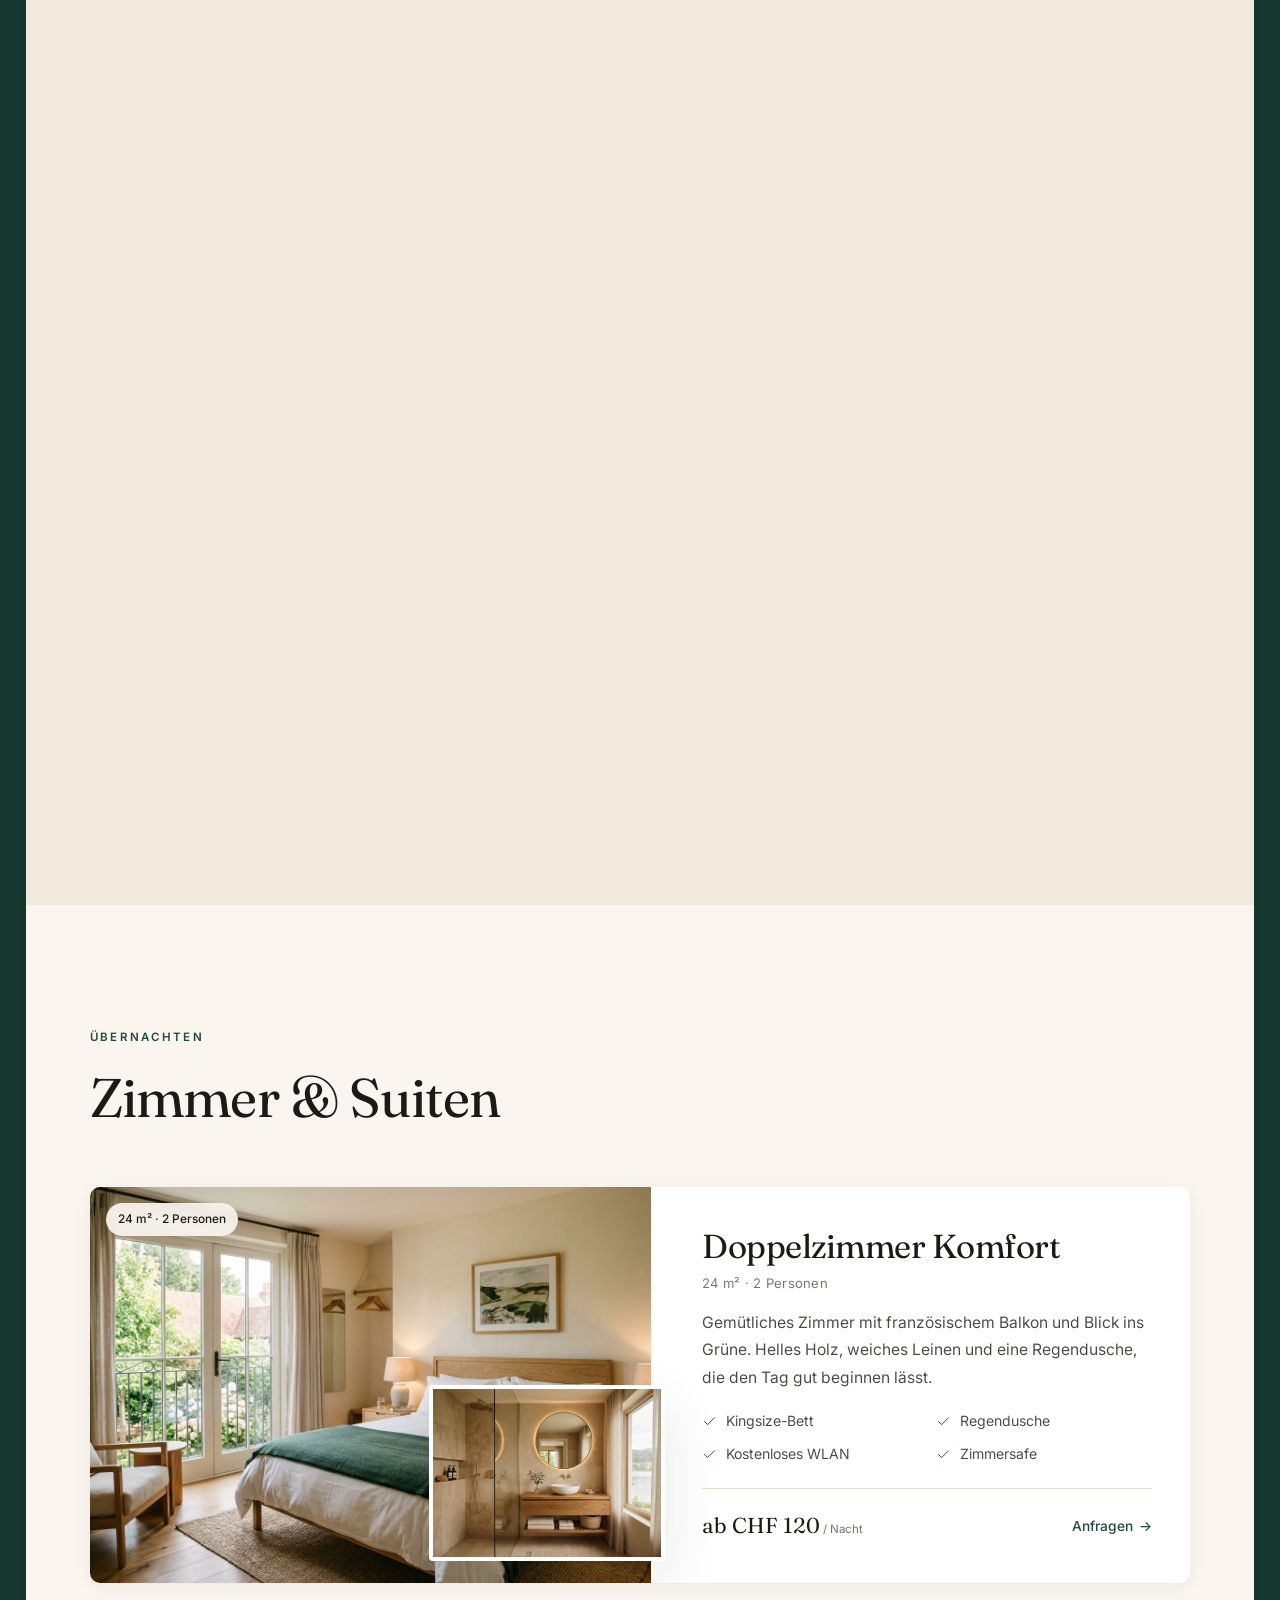
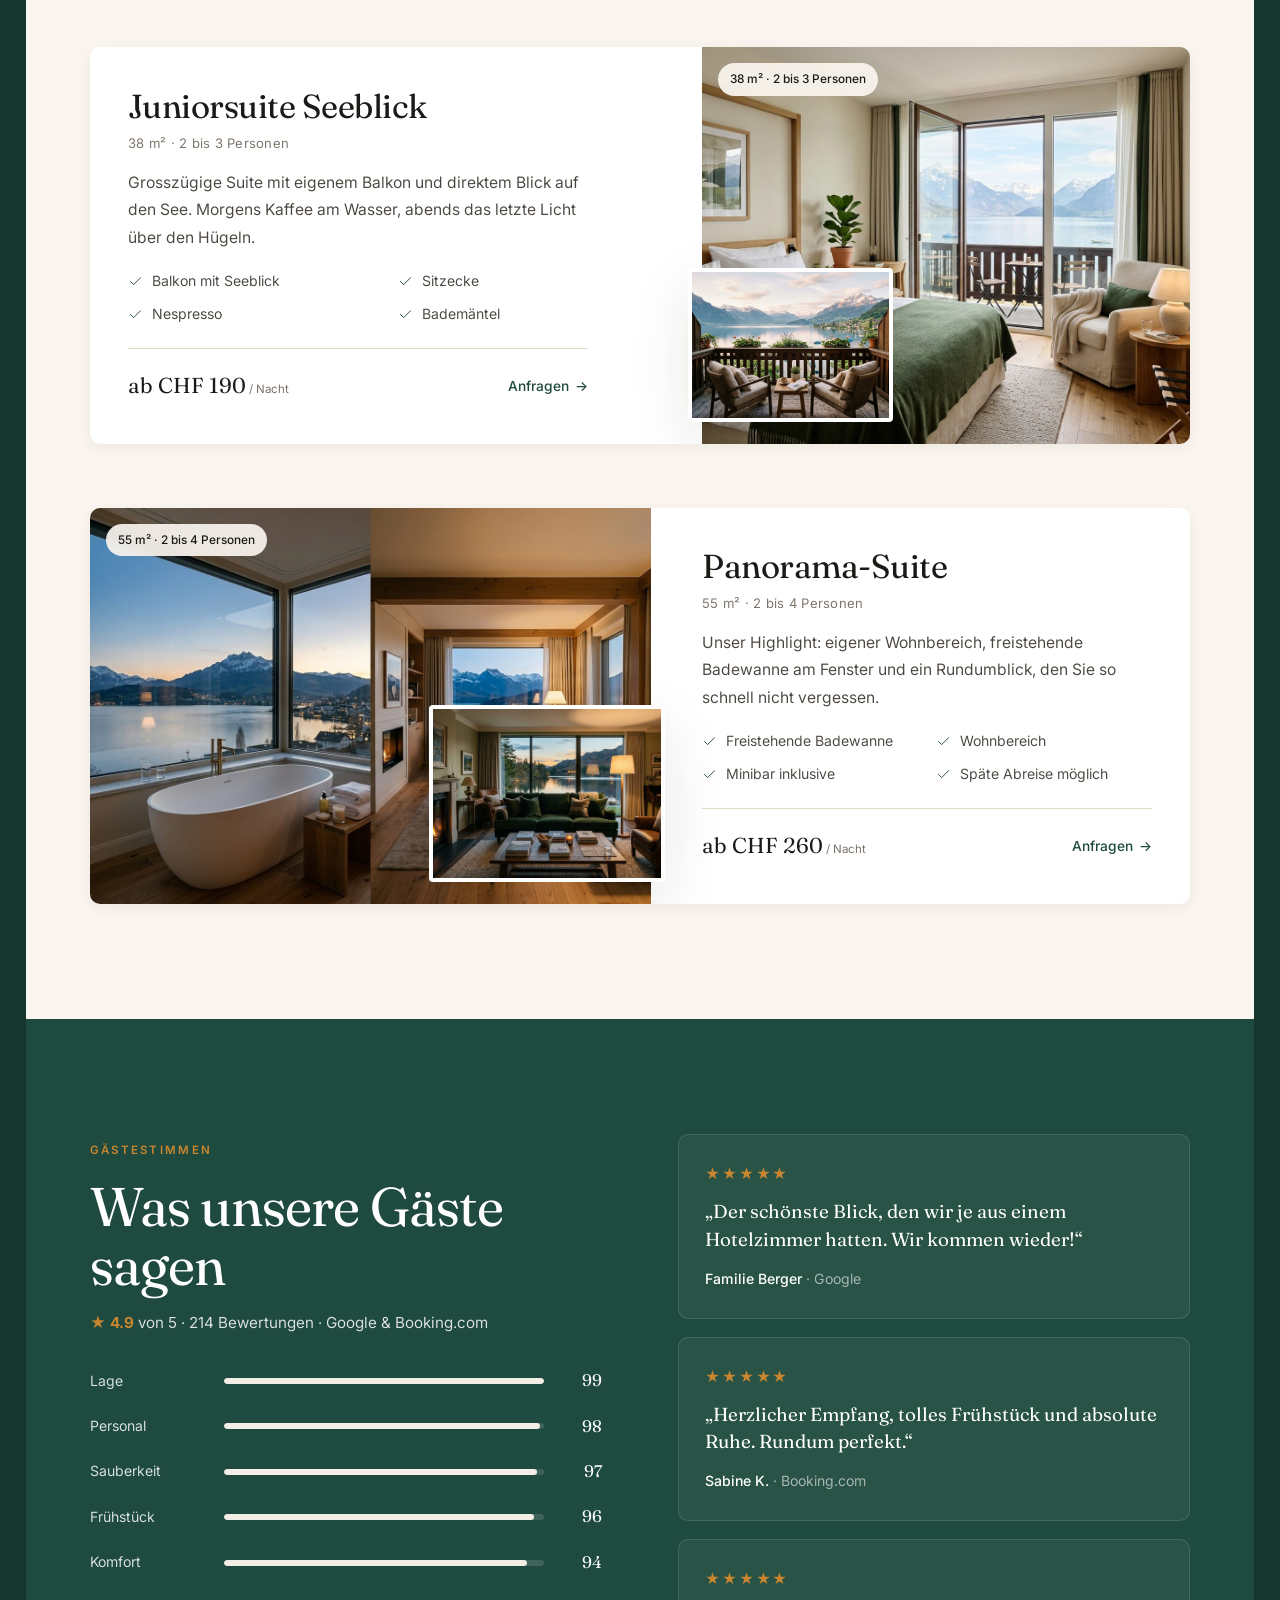
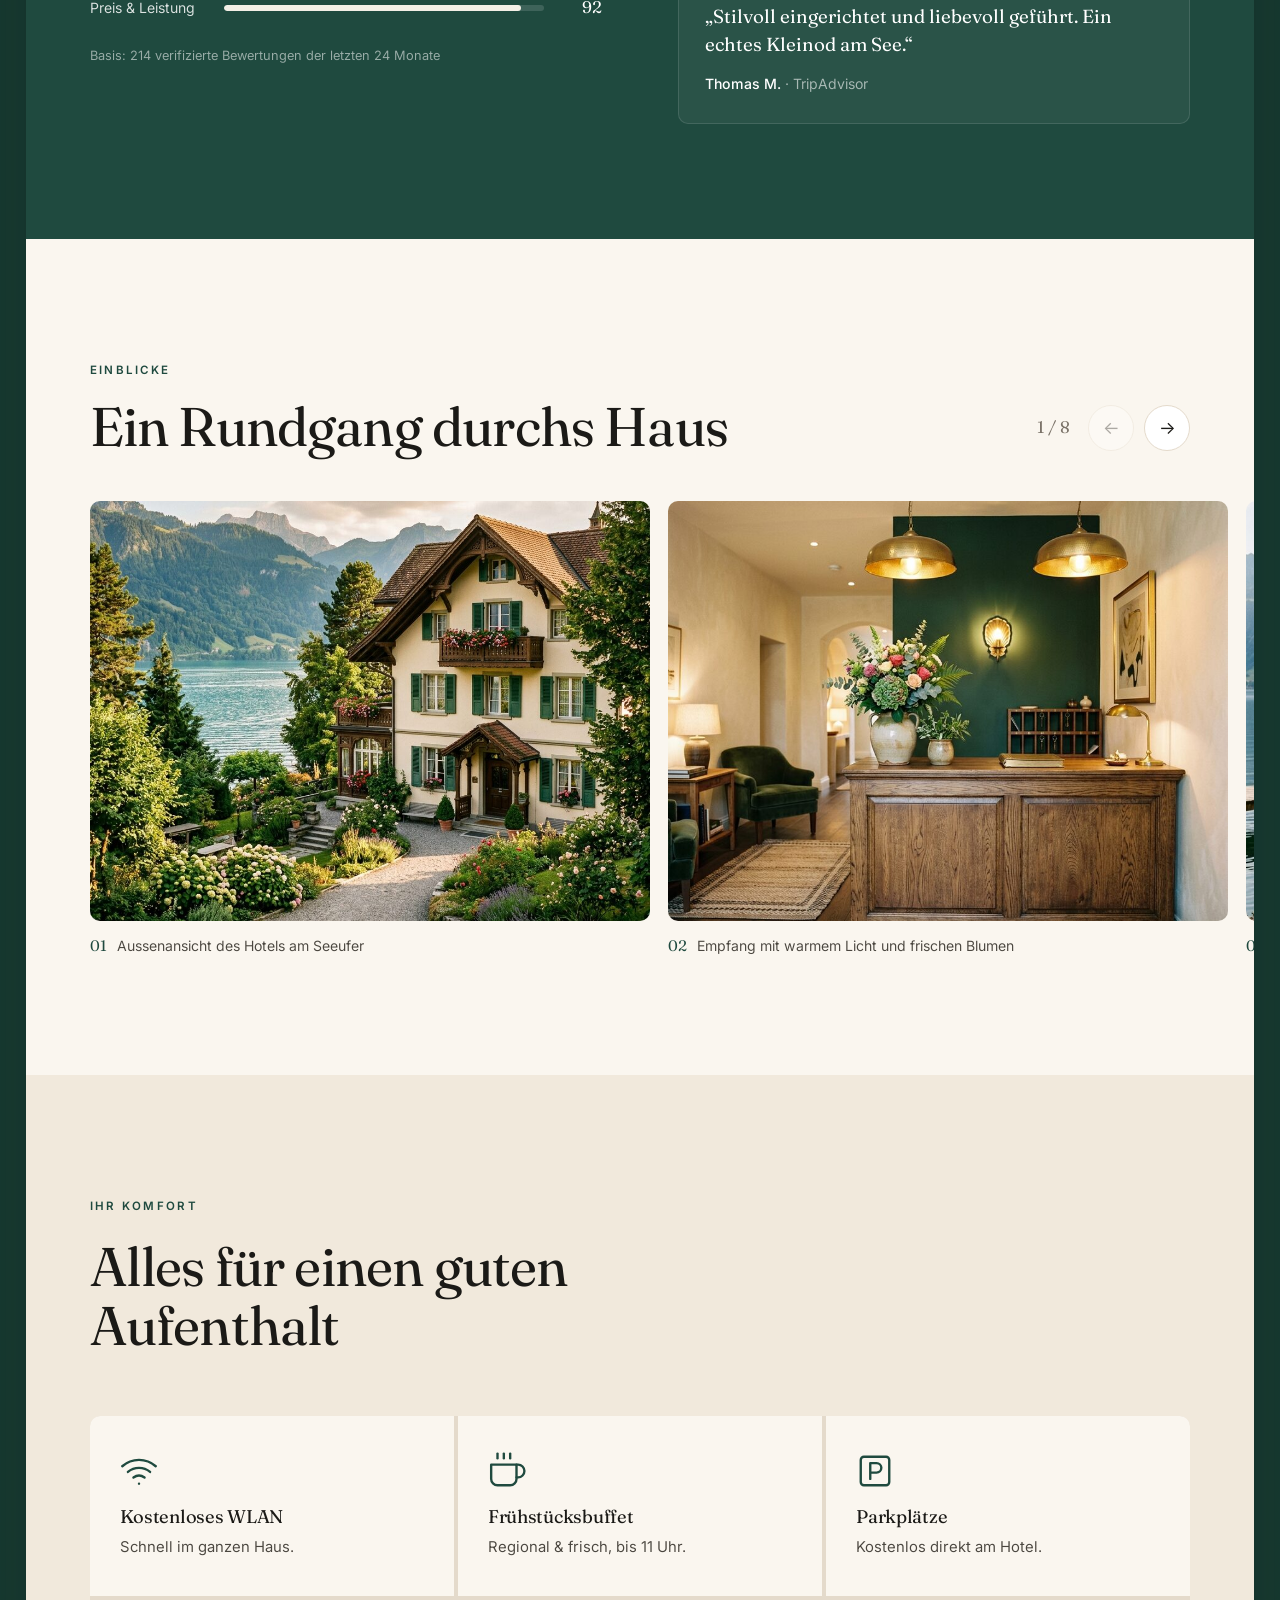
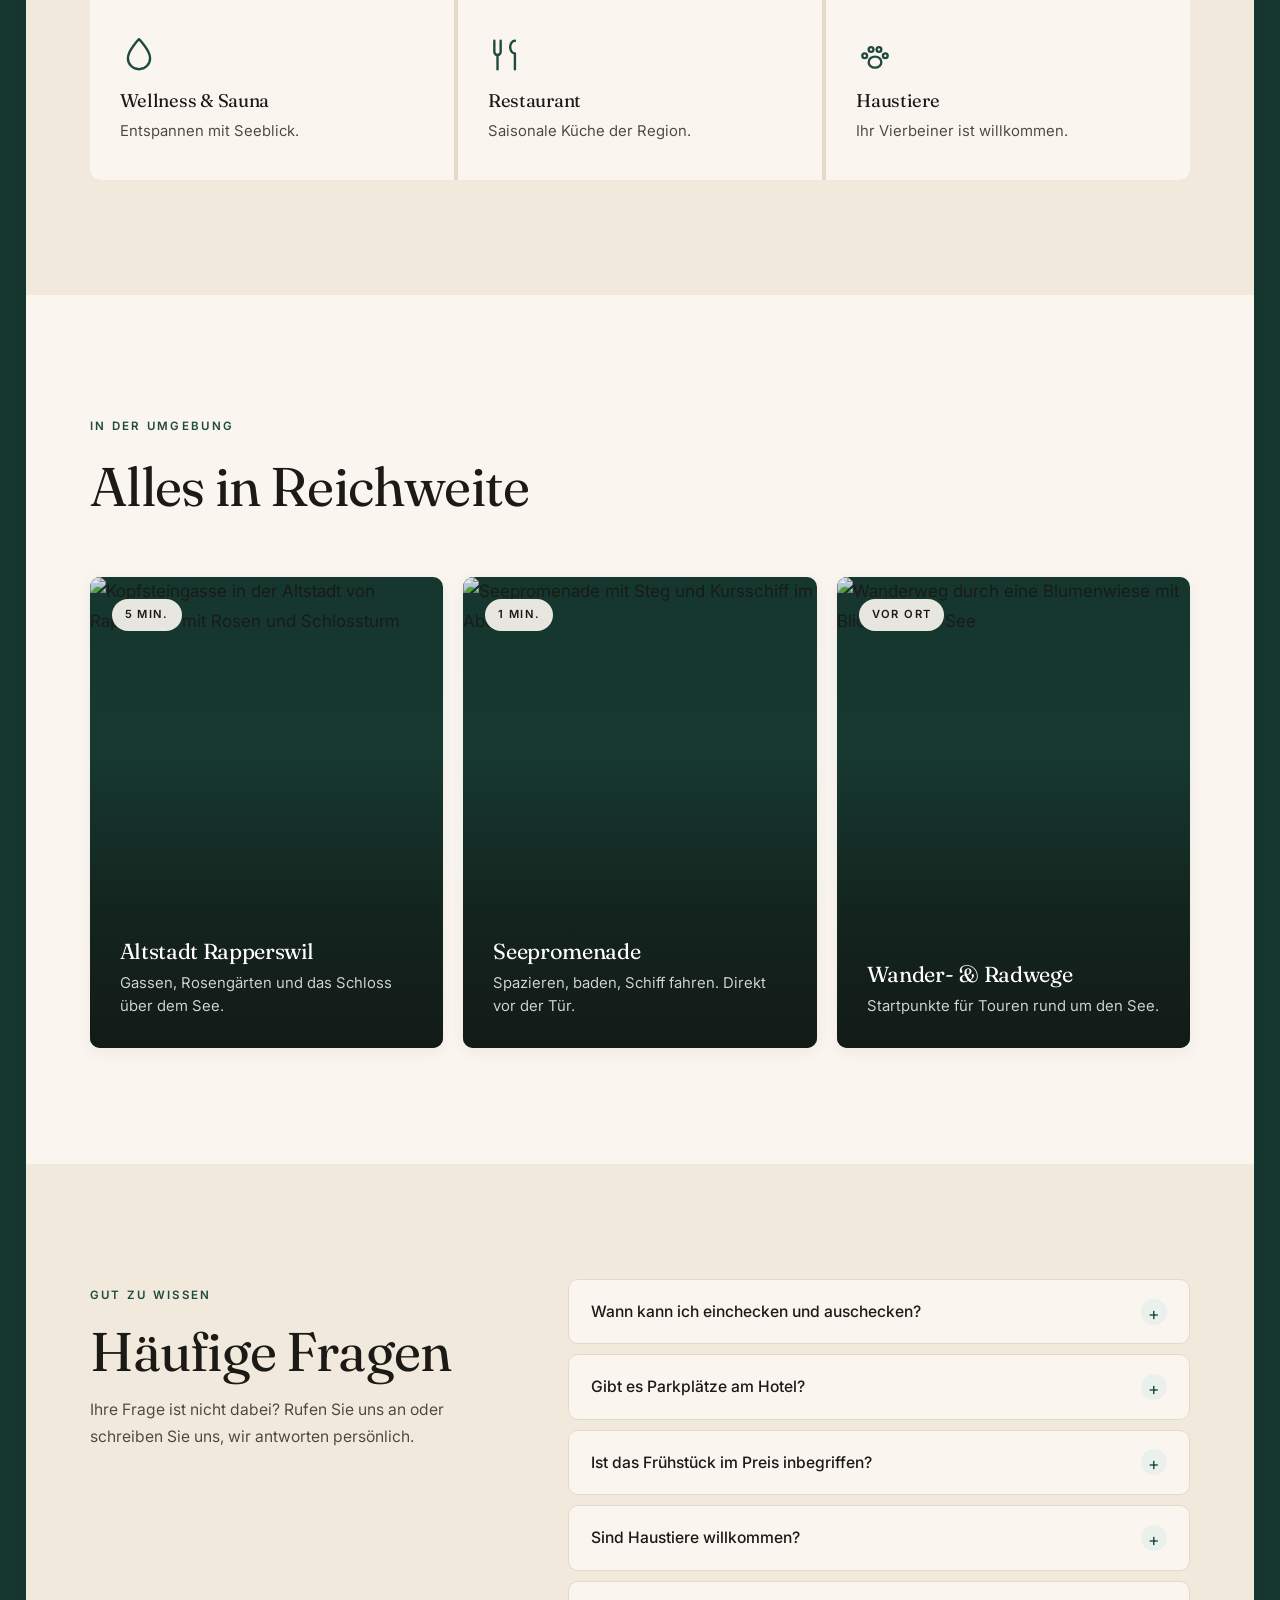
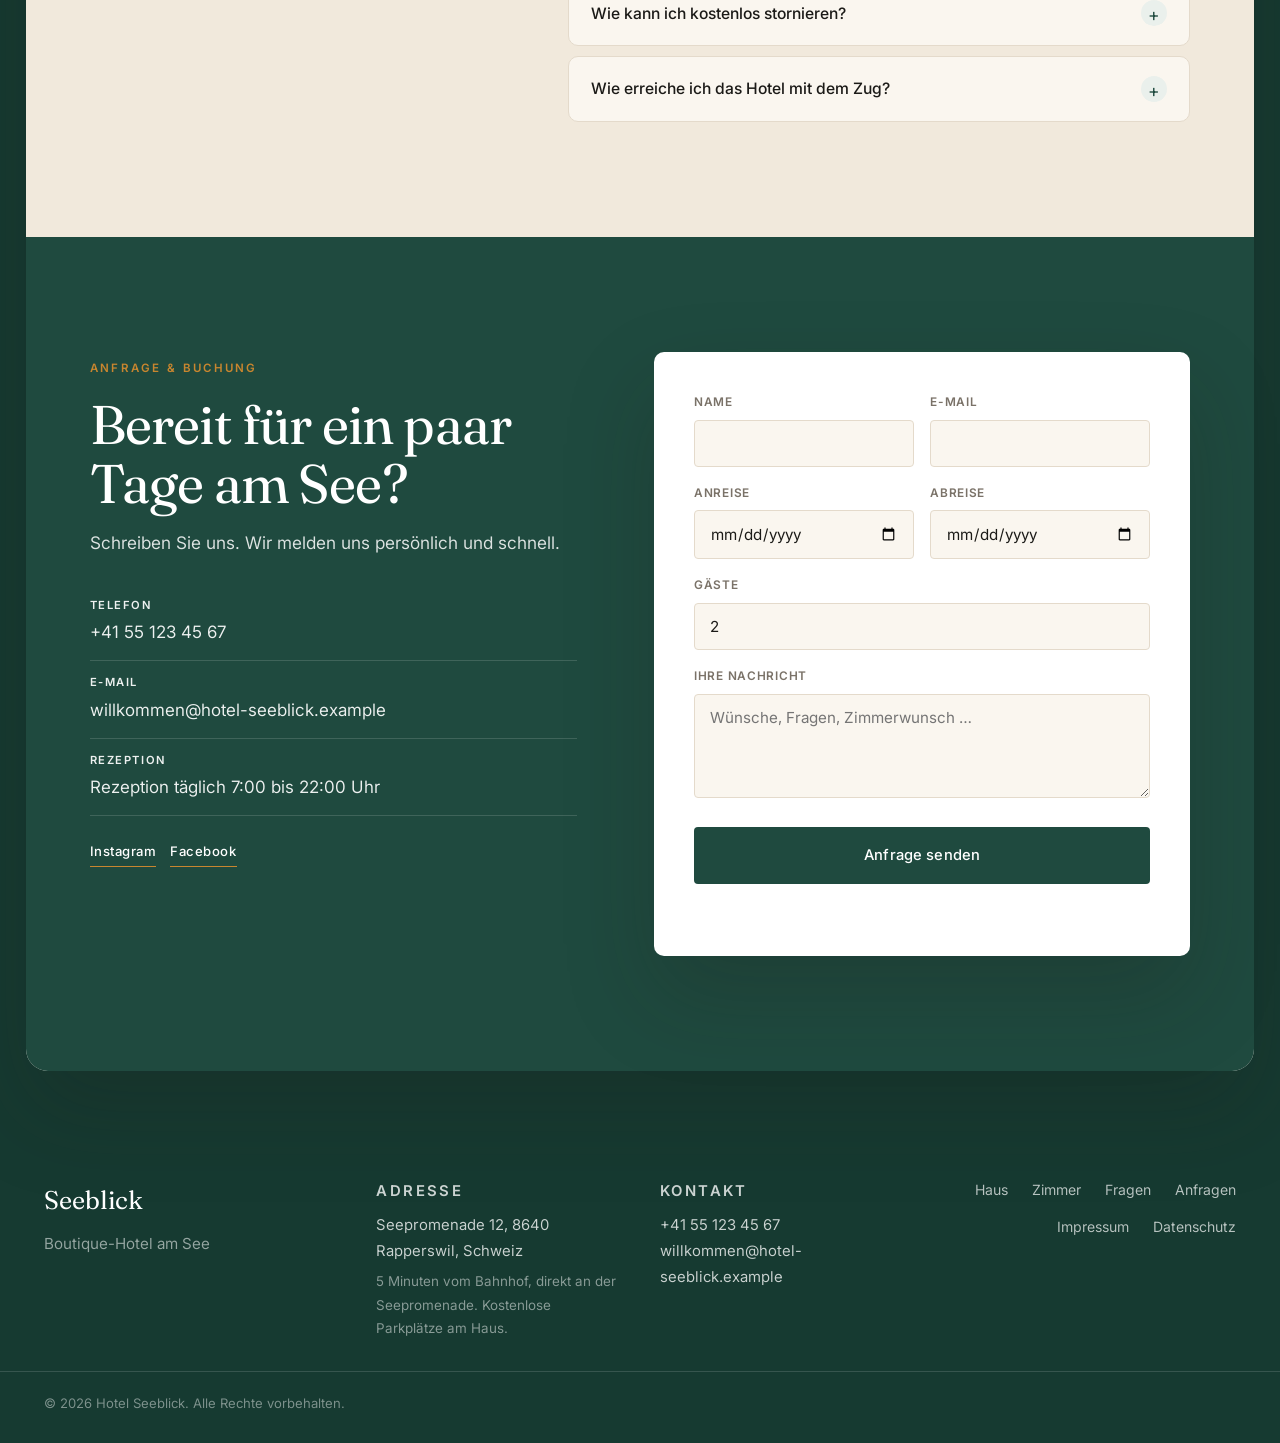
==== commit 46566a95: "Redesign nearby section as editorial image cards Die Umgebungs-Karten waren schlichte Textboxen. Sie" ====
--- a/index.html
+++ b/index.html
@@ -22,7 +22,7 @@
   <link href="https://fonts.googleapis.com/css2?family=Fraunces:ital,opsz,wght@0,9..144,300..600;1,9..144,300..500&family=Inter:wght@300;400;500;600&display=swap" rel="stylesheet" />
 
   <link rel="icon" href="images/favicon.svg" type="image/svg+xml" />
-  <link rel="stylesheet" href="css/style.css?v=6" />
+  <link rel="stylesheet" href="css/style.css?v=7" />
 
   <script type="application/ld+json" id="ldHotel"></script>
   <script type="application/ld+json" id="ldFaq"></script>
@@ -287,7 +287,7 @@
     <button class="lightbox-nav lightbox-next" id="lightboxNext" aria-label="Nächstes Bild">›</button>
   </div>
 
-  <script src="js/content.js?v=6"></script>
-  <script src="js/main.js?v=6"></script>
+  <script src="js/content.js?v=7"></script>
+  <script src="js/main.js?v=7"></script>
 </body>
 </html>
--- a/css/style.css
+++ b/css/style.css
@@ -360,13 +360,32 @@
 .amenity h3 { font-size: 1.15rem; margin-bottom: 6px; }
 .amenity p { font-size: .93rem; }
 
-/* --- Umgebung ---------------------------------------------------------------------------------------------- */
-.nearby-grid { display: grid; grid-template-columns: repeat(3, 1fr); gap: 22px; }
-.near-card { background: var(--color-surface); border-radius: var(--r); padding: 30px 28px; box-shadow: var(--shadow-sm); transition: transform .35s var(--ease); }
-.near-card:hover { transform: translateY(-4px); }
-.near-dist { display: inline-block; font-size: .74rem; font-weight: 600; letter-spacing: .04em; color: var(--color-accent); background: var(--accent-tint); padding: 5px 12px; border-radius: 40px; margin-bottom: 14px; }
-.near-card h3 { font-size: 1.25rem; margin-bottom: 8px; }
-.near-card p { font-size: .95rem; }
+/* --- Umgebung: Bildkarten mit Verlauf ------------------------------------------------------------------------ */
+.nearby-grid { display: grid; grid-template-columns: repeat(3, 1fr); gap: 20px; }
+.near-card {
+  position: relative; display: block; overflow: hidden;
+  border-radius: var(--r); aspect-ratio: 3/4; background: var(--color-accent-dark);
+  box-shadow: var(--shadow-sm);
+  transition: transform .45s var(--ease), box-shadow .45s;
+}
+.near-card:hover { transform: translateY(-6px); box-shadow: var(--shadow); }
+.near-card img { position: absolute; inset: 0; width: 100%; height: 100%; object-fit: cover; transition: transform 1s var(--ease); }
+.near-card:hover img { transform: scale(1.06); }
+.near-card::after {
+  content: ""; position: absolute; inset: 0;
+  background: linear-gradient(180deg, rgba(18,22,19,.10) 0%, rgba(18,22,19,.05) 38%, rgba(18,22,19,.62) 72%, rgba(18,22,19,.88) 100%);
+  transition: opacity .45s;
+}
+.near-card:hover::after { opacity: .92; }
+.near-body { position: absolute; inset: auto 0 0 0; z-index: 2; padding: clamp(20px, 2.4vw, 30px); color: #fff; }
+.near-dist {
+  display: inline-block; font-size: .7rem; font-weight: 600; letter-spacing: .12em; text-transform: uppercase;
+  color: var(--color-ink); background: rgba(250,246,239,.92); backdrop-filter: blur(4px);
+  padding: 6px 13px; border-radius: 40px;
+  position: absolute; top: clamp(16px, 2vw, 22px); left: clamp(16px, 2vw, 22px); z-index: 2;
+}
+.near-card h3 { font-size: clamp(1.25rem, 1.7vw, 1.5rem); color: #fff; margin-bottom: 7px; }
+.near-card p { font-size: .93rem; color: rgba(255,255,255,.82); line-height: 1.55; }
 
 /* --- FAQ ------------------------------------------------------------------------------------------------------ */
 .faq { background: var(--color-sand); }
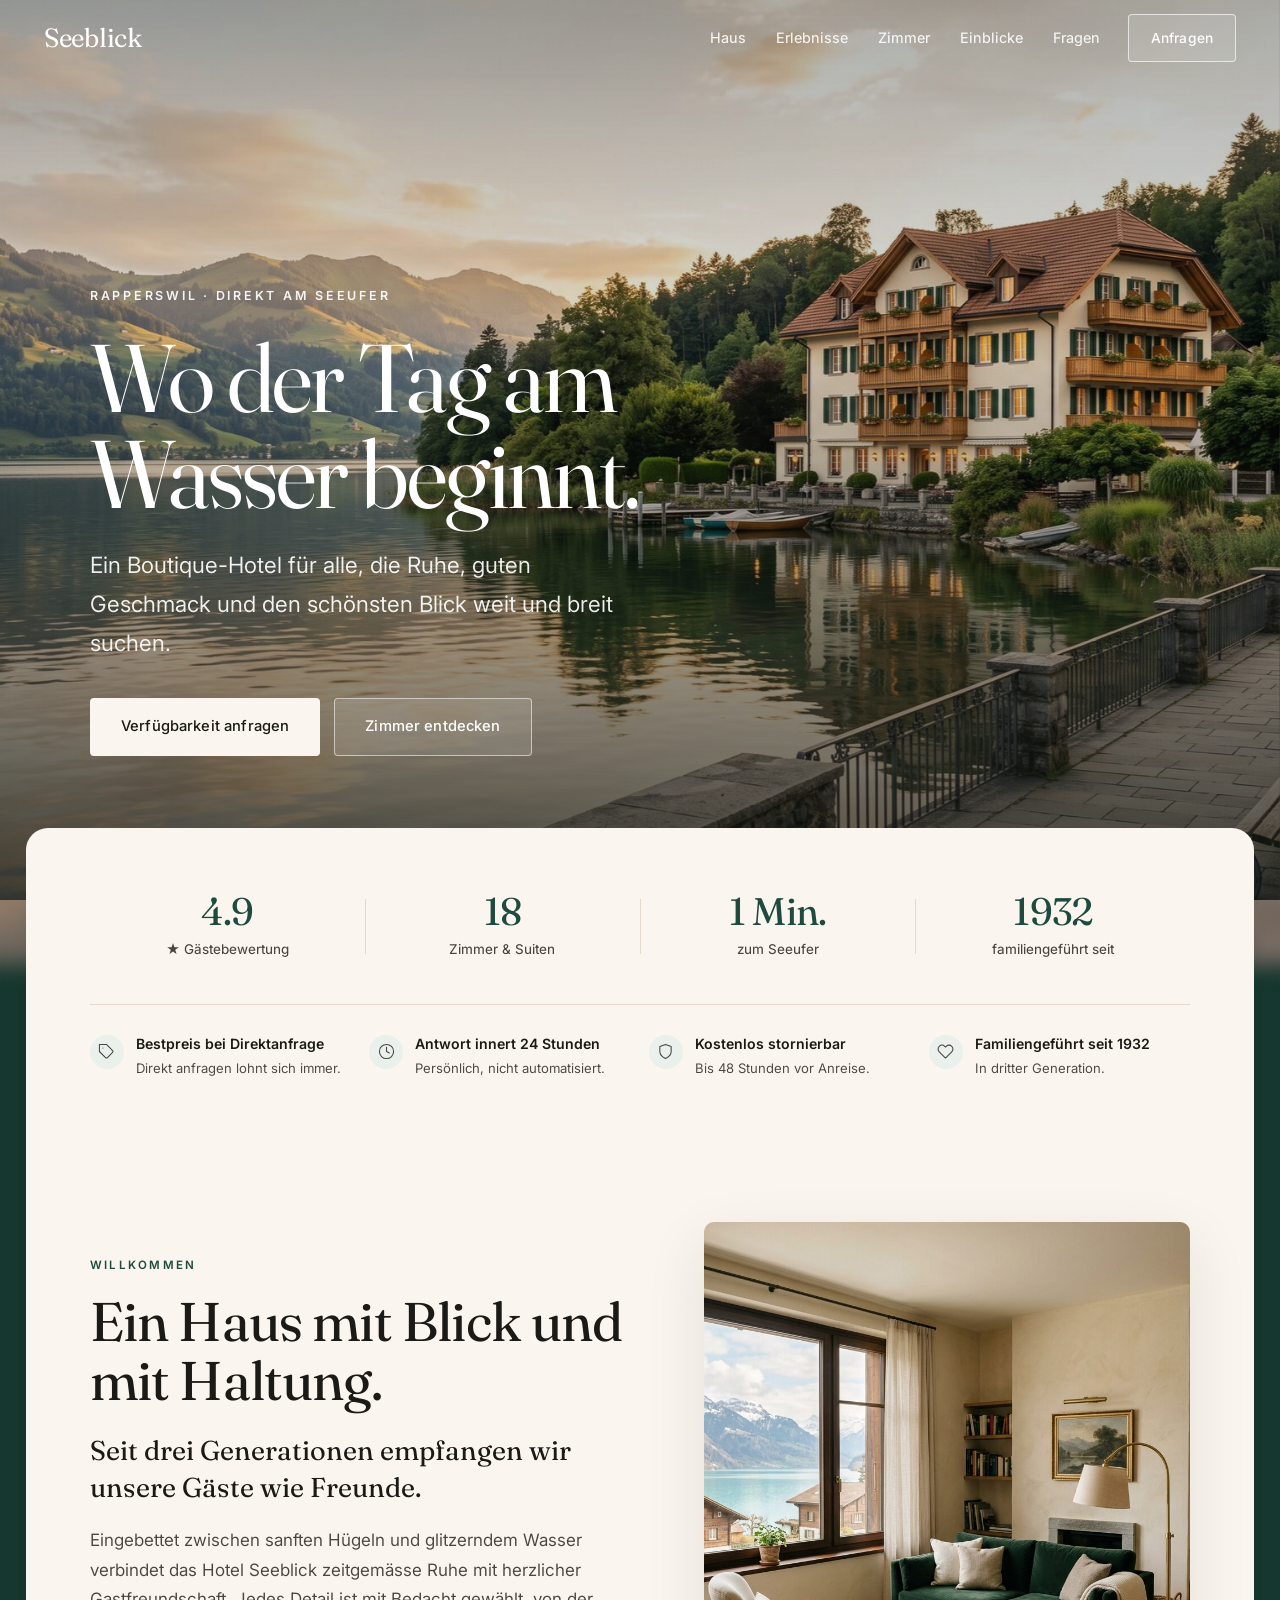
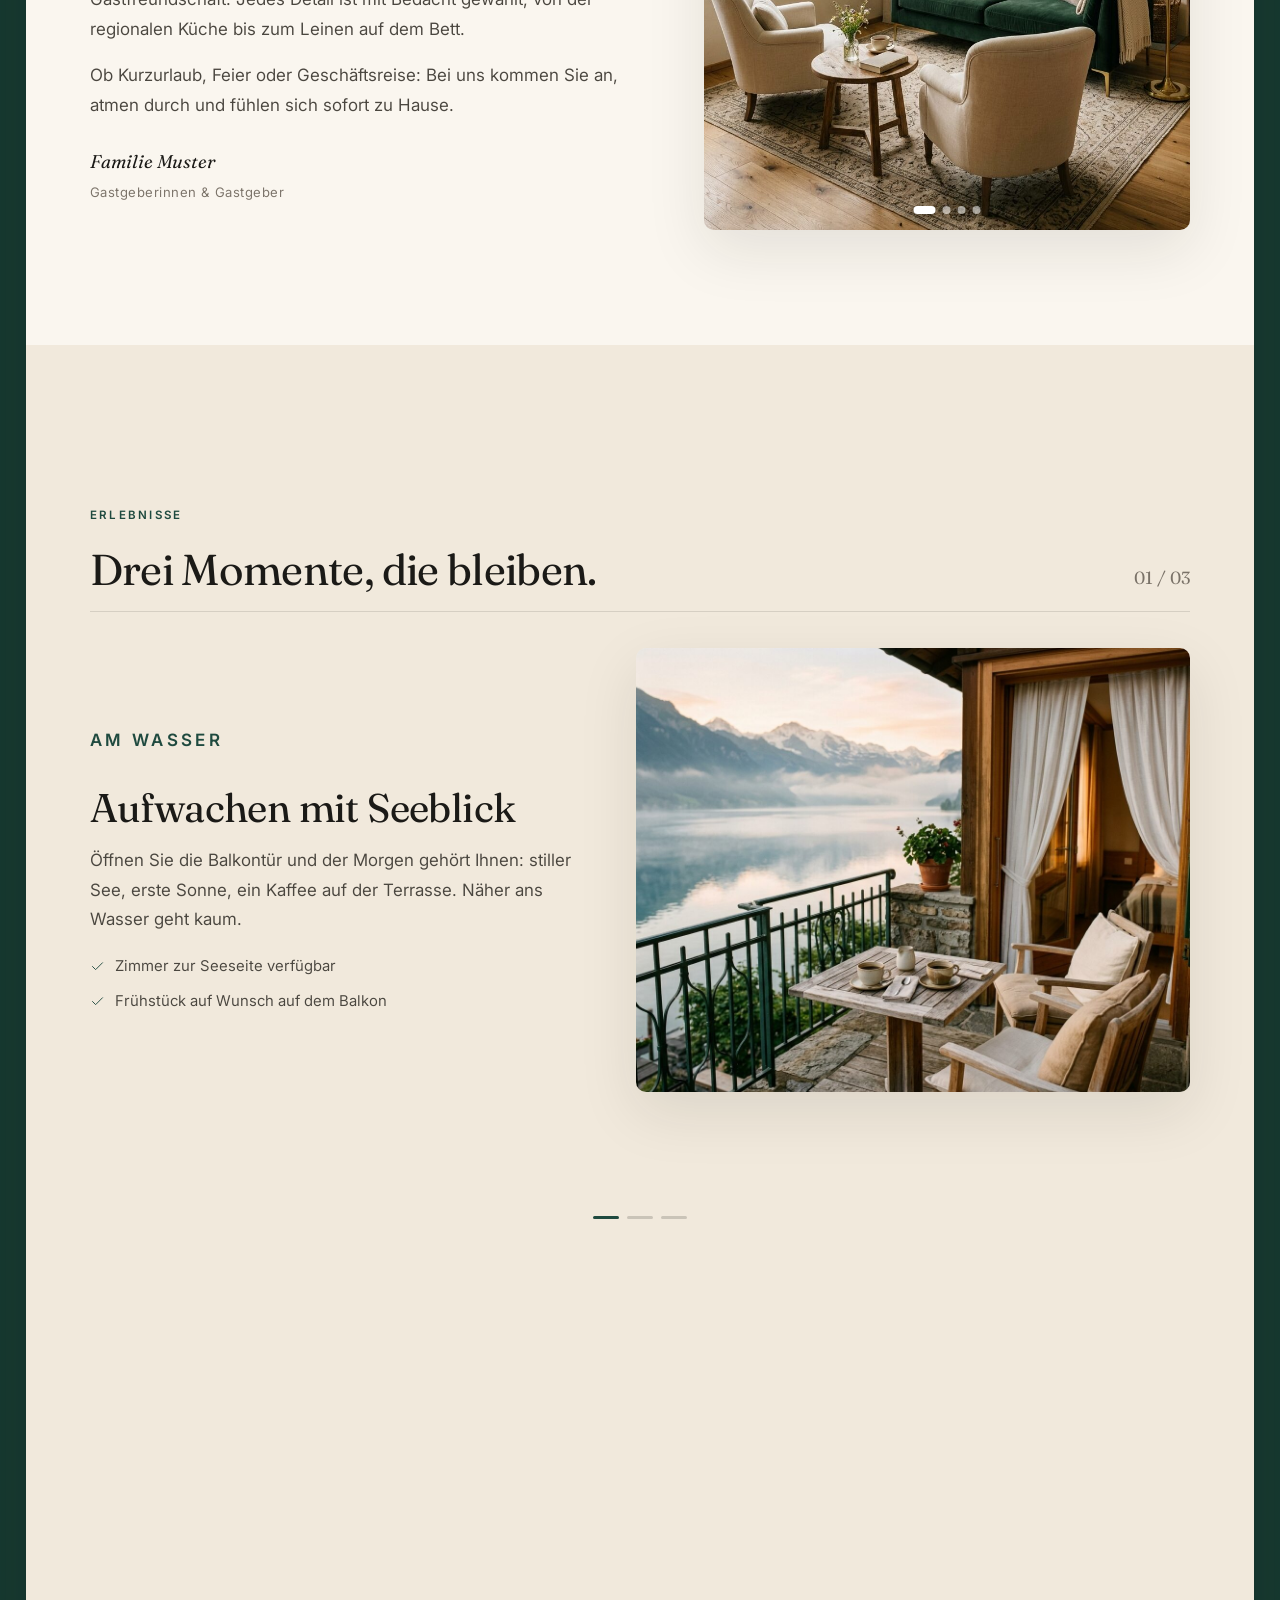
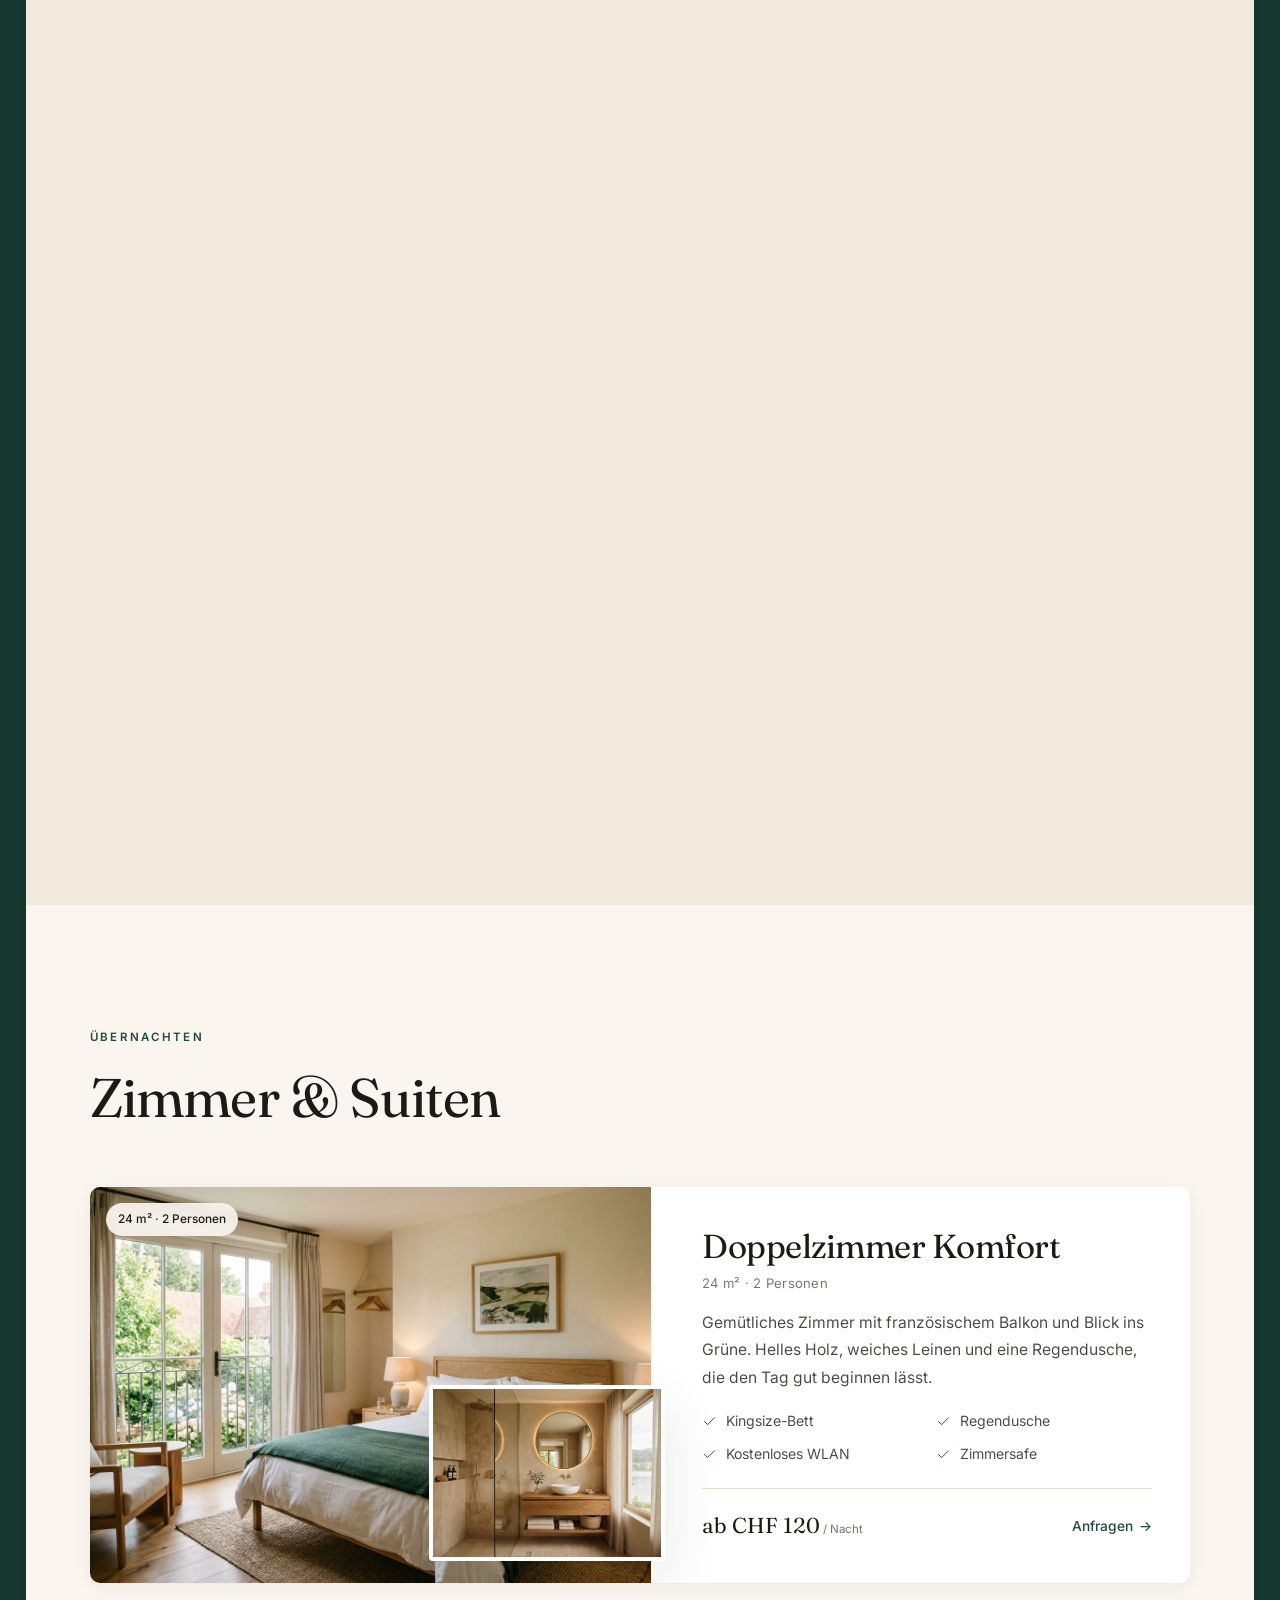
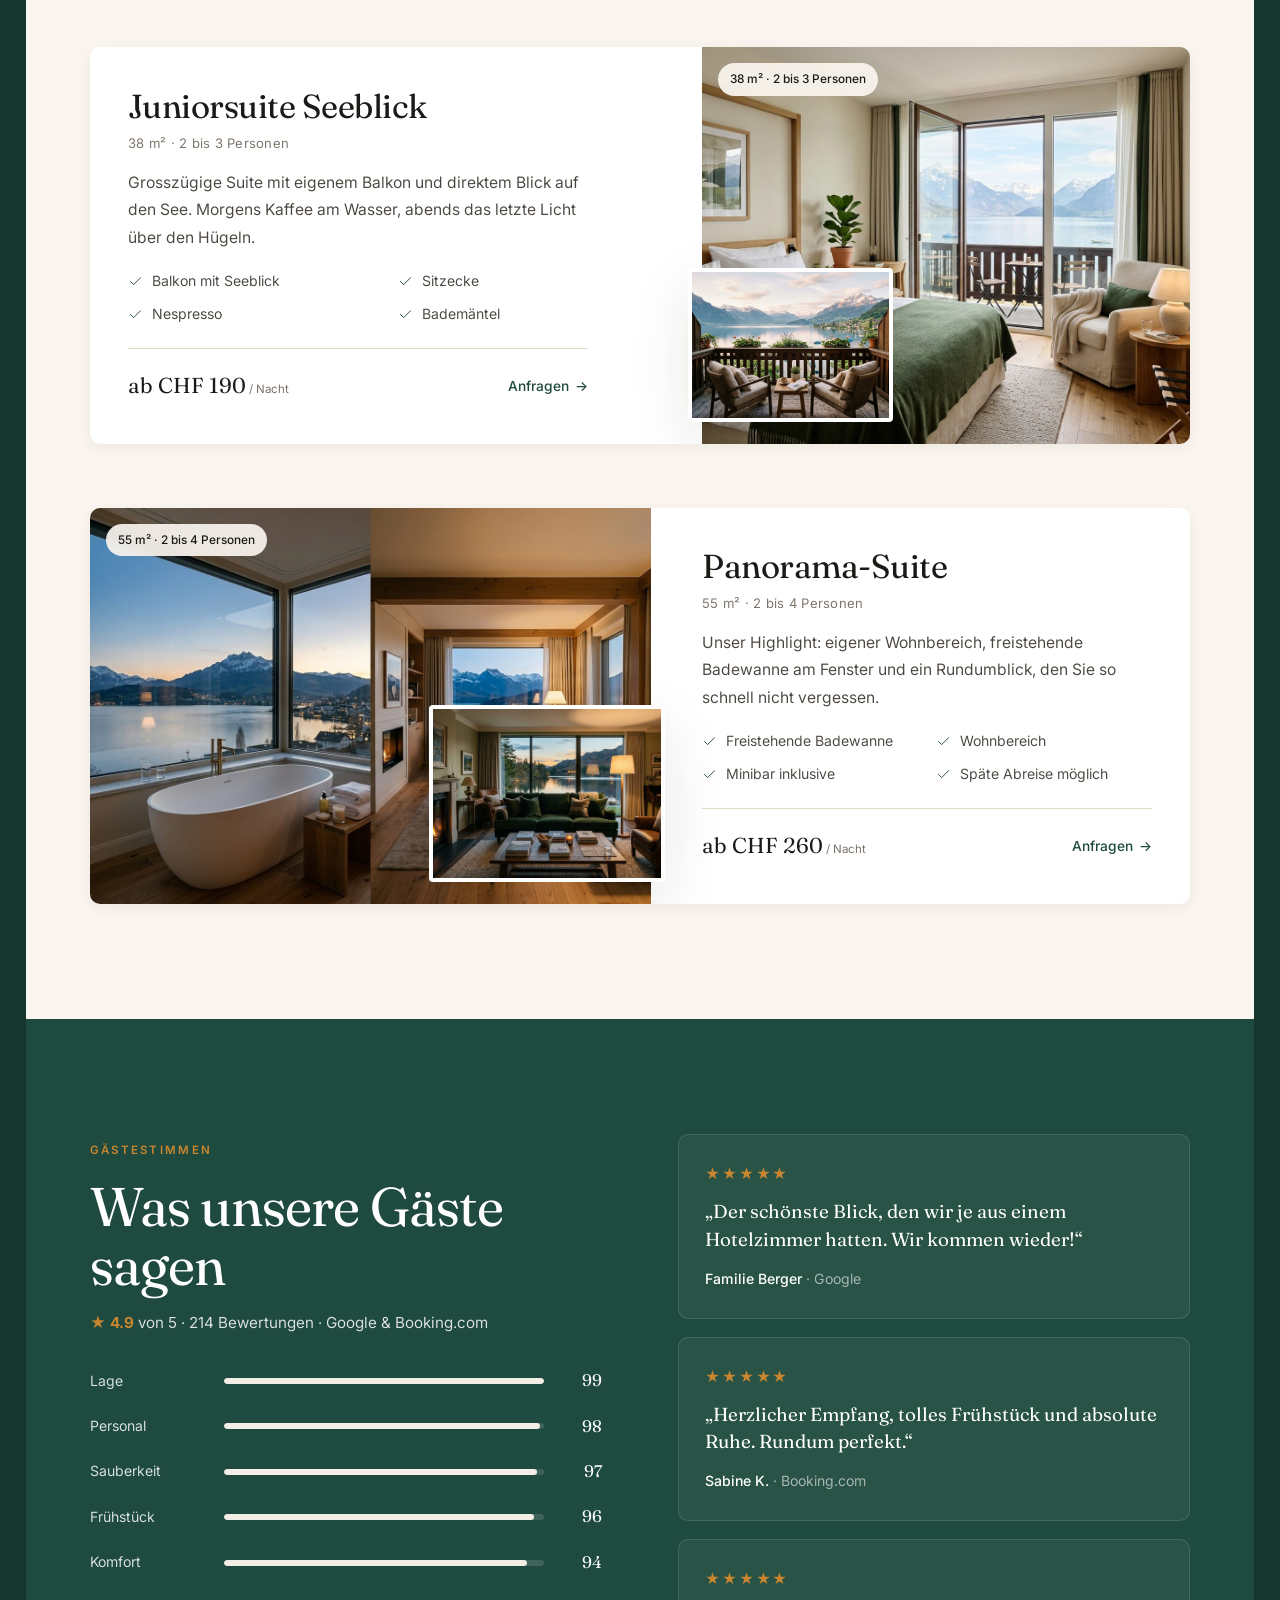
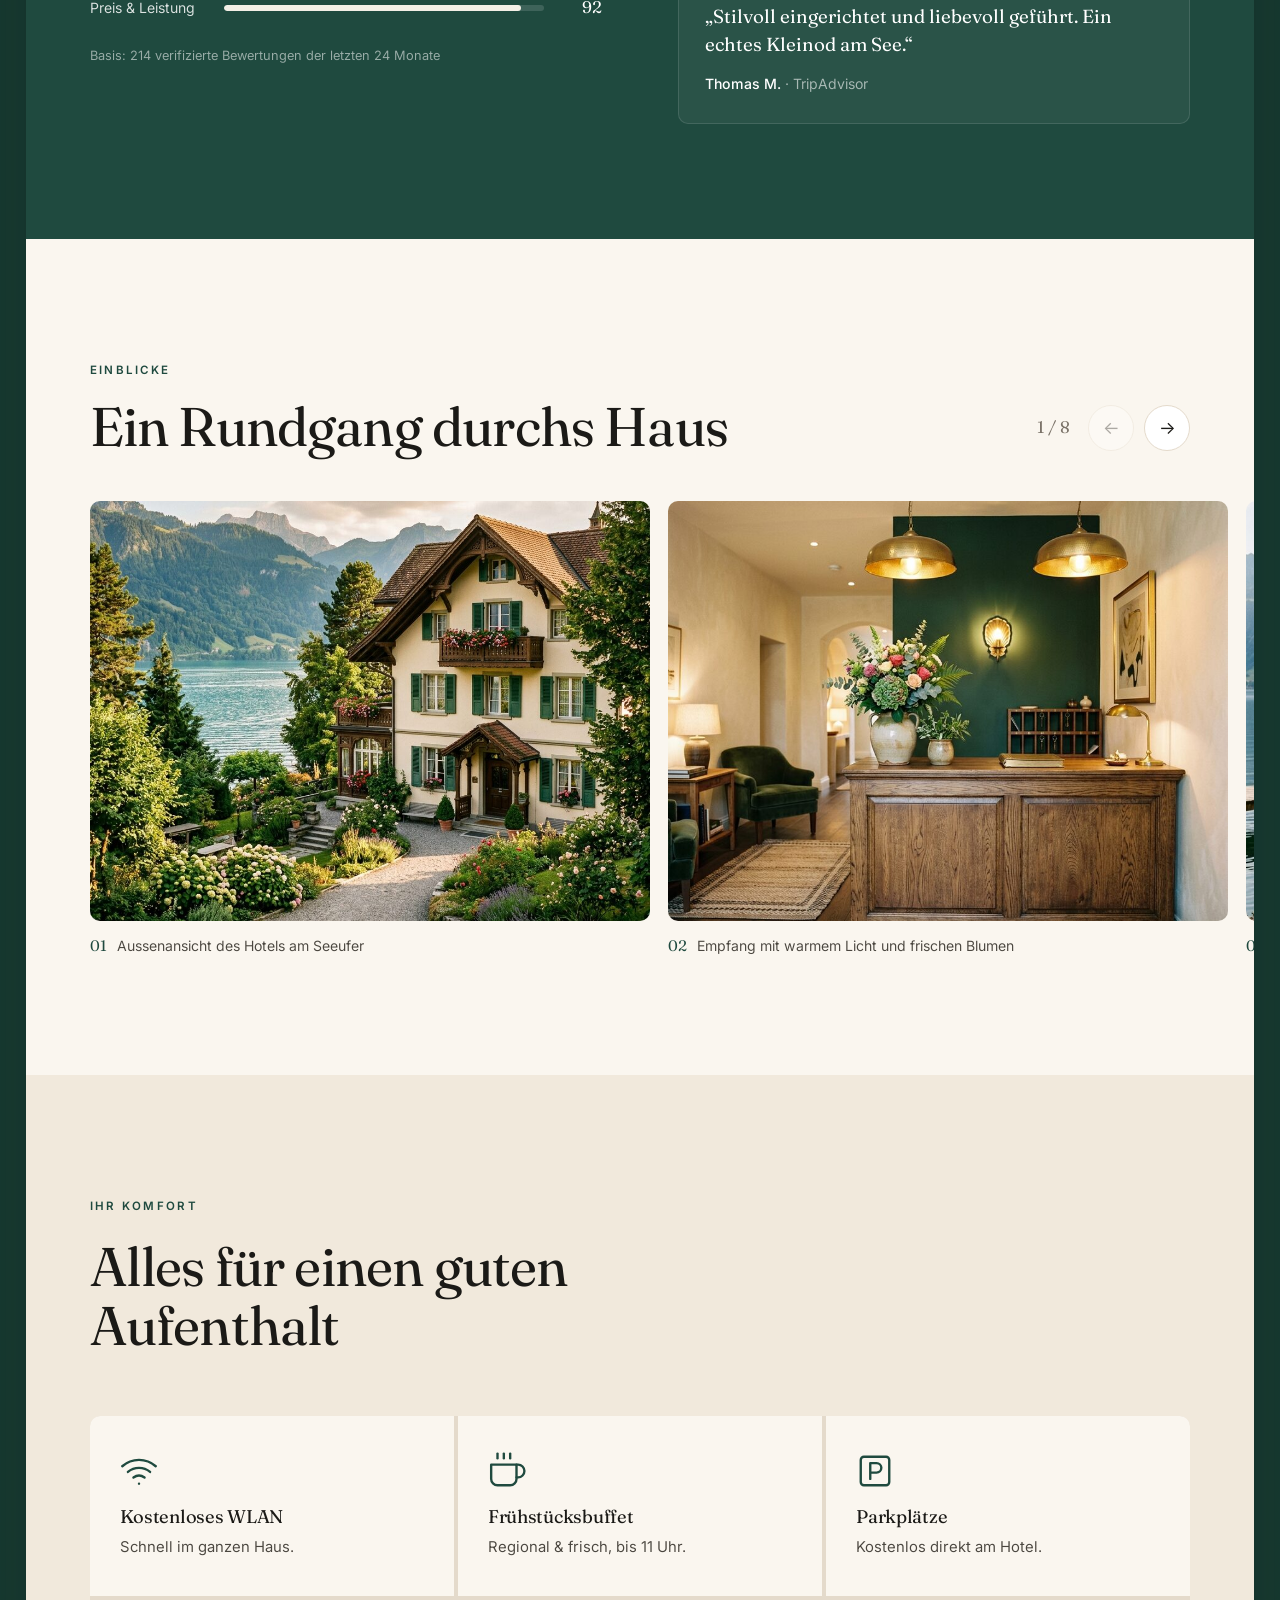
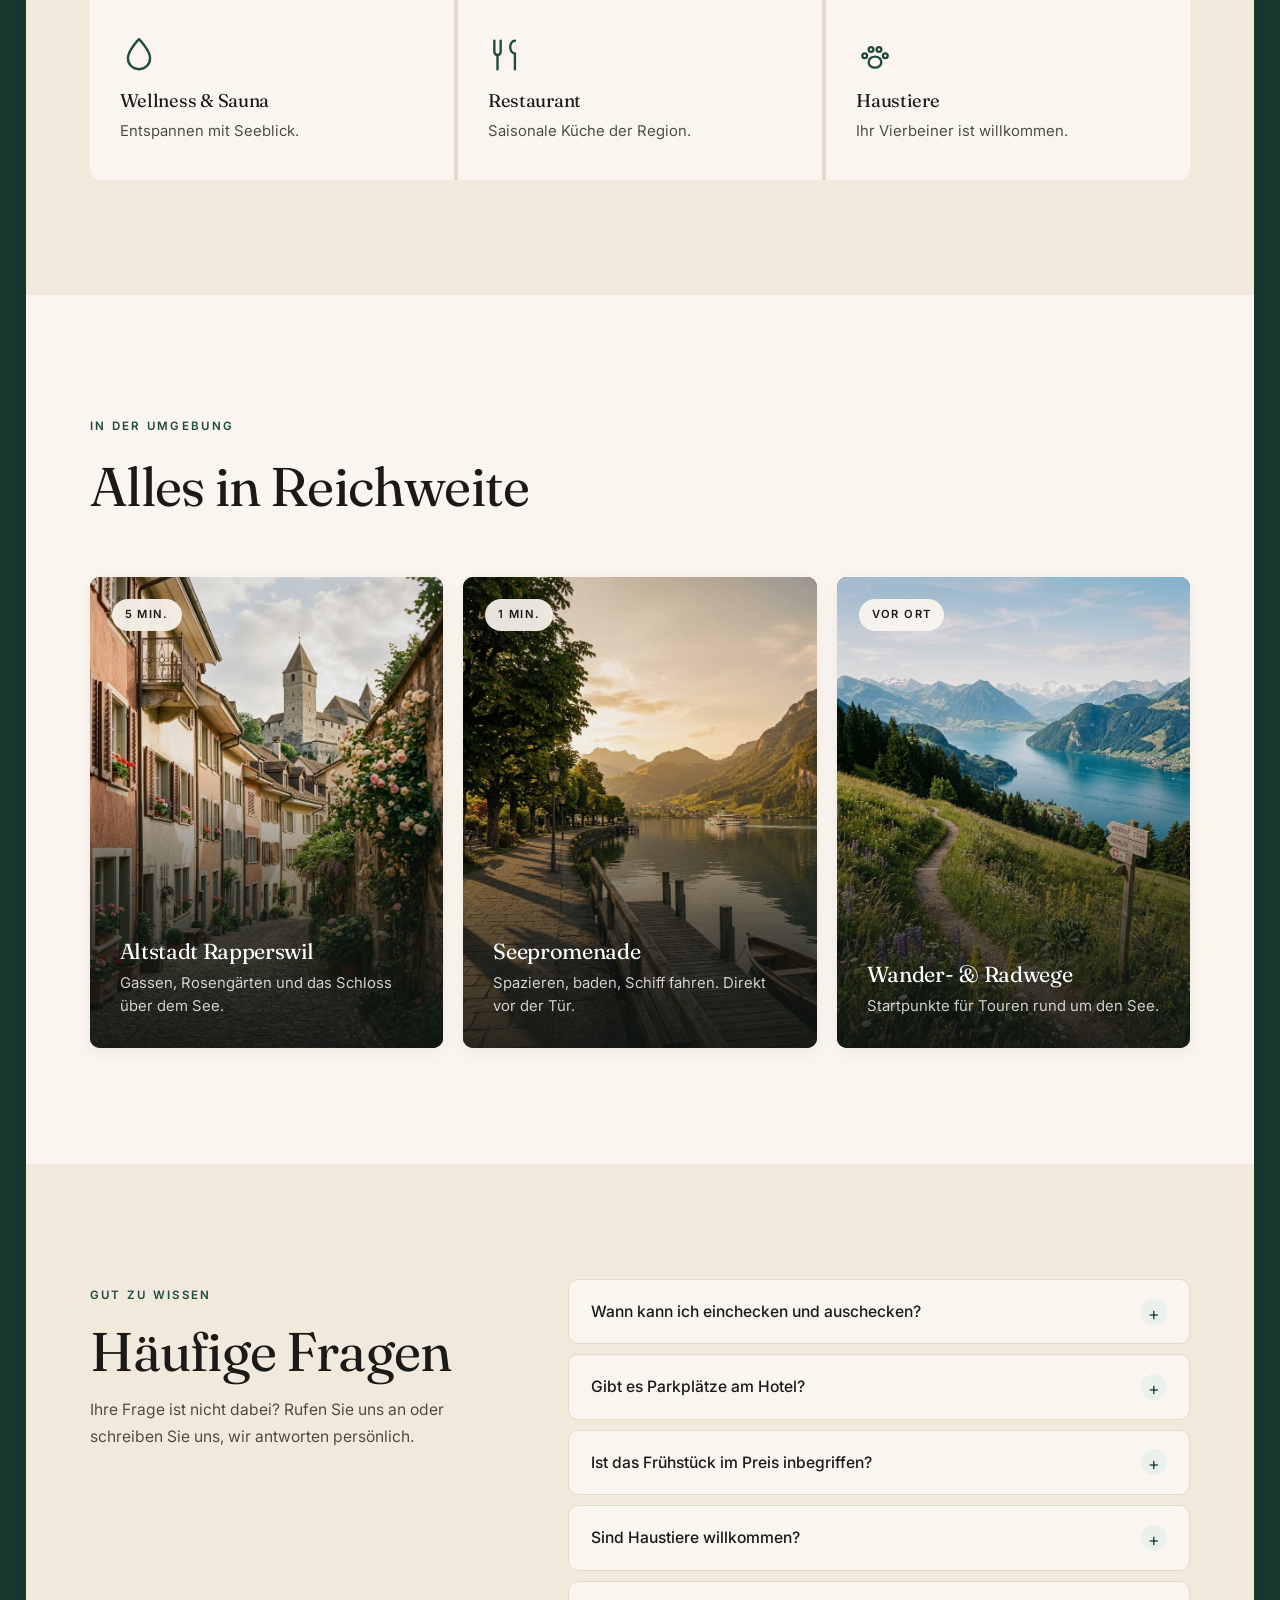
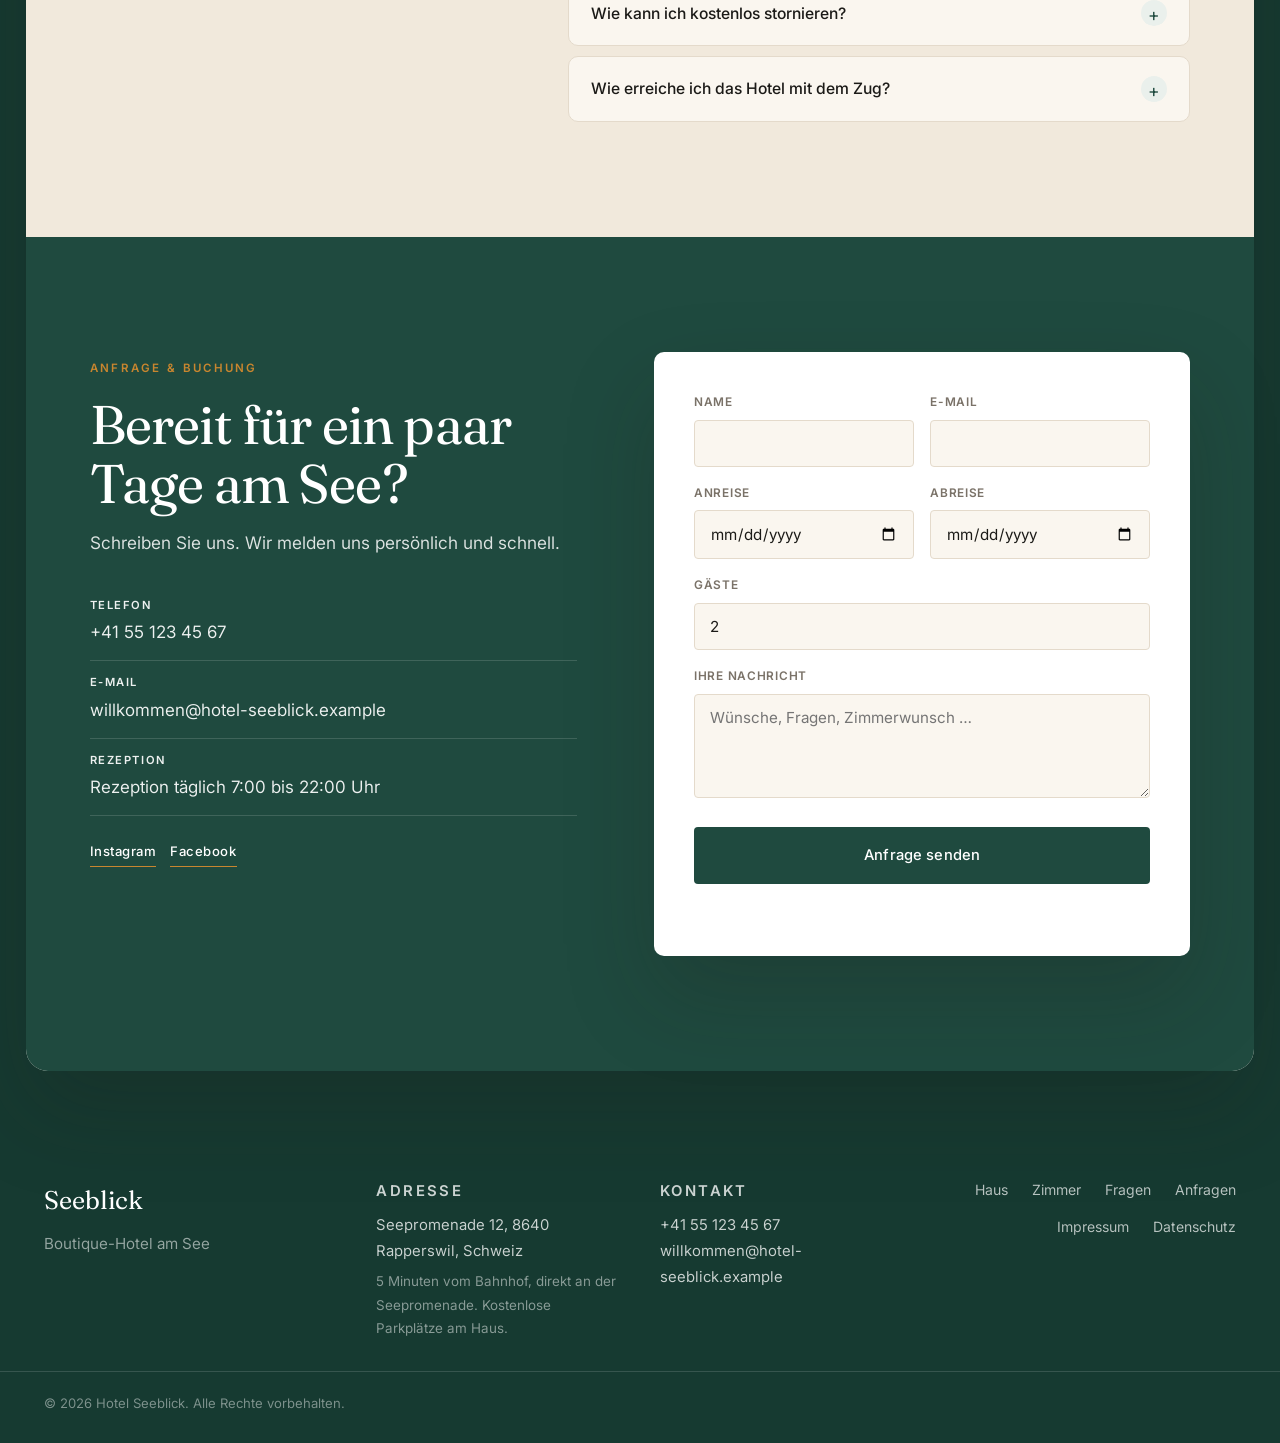
==== commit e58f4ad6: "About: auto-slideshow with multiple images (3s crossfade) Das einzelne Willkommensbild ist jetzt ein" ====
--- a/index.html
+++ b/index.html
@@ -22,7 +22,7 @@
   <link href="https://fonts.googleapis.com/css2?family=Fraunces:ital,opsz,wght@0,9..144,300..600;1,9..144,300..500&family=Inter:wght@300;400;500;600&display=swap" rel="stylesheet" />
 
   <link rel="icon" href="images/favicon.svg" type="image/svg+xml" />
-  <link rel="stylesheet" href="css/style.css?v=7" />
+  <link rel="stylesheet" href="css/style.css?v=8" />
 
   <script type="application/ld+json" id="ldHotel"></script>
   <script type="application/ld+json" id="ldFaq"></script>
@@ -95,9 +95,7 @@
             <div class="about-body reveal" id="aboutBody"></div>
             <p class="signature reveal" id="aboutSignature"></p>
           </div>
-          <figure class="about-media reveal">
-            <img id="aboutImage" alt="" loading="lazy" />
-          </figure>
+          <figure class="about-media reveal" id="aboutMedia"></figure>
         </div>
       </section>
 
@@ -287,7 +285,7 @@
     <button class="lightbox-nav lightbox-next" id="lightboxNext" aria-label="Nächstes Bild">›</button>
   </div>
 
-  <script src="js/content.js?v=7"></script>
-  <script src="js/main.js?v=7"></script>
+  <script src="js/content.js?v=8"></script>
+  <script src="js/main.js?v=8"></script>
 </body>
 </html>
--- a/css/style.css
+++ b/css/style.css
@@ -223,7 +223,19 @@
 .about-body p { margin-bottom: 16px; }
 .signature { font-family: var(--font-display); font-style: italic; font-size: 1.15rem; color: var(--color-ink); margin-top: 26px; }
 .signature span { display: block; font-family: var(--font-body); font-style: normal; font-size: .82rem; color: var(--muted); letter-spacing: .04em; margin-top: 2px; }
-.about-media img { width: 100%; aspect-ratio: 4/5; object-fit: cover; border-radius: var(--r); box-shadow: var(--shadow); }
+/* Über-uns-Bild als Auto-Slideshow (Crossfade + dezenter Ken-Burns) */
+.about-media { position: relative; aspect-ratio: 4/5; border-radius: var(--r); overflow: hidden; box-shadow: var(--shadow); background: var(--color-sand); }
+.about-slide { position: absolute; inset: 0; opacity: 0; transition: opacity 1.1s var(--ease-out); }
+.about-slide.active { opacity: 1; }
+.about-slide img { width: 100%; height: 100%; object-fit: cover; transform: scale(1.01); }
+.about-slide.active img { transform: scale(1.07); transition: transform 4.2s ease-out; }
+.about-dots { position: absolute; left: 50%; bottom: 16px; transform: translateX(-50%); z-index: 3; display: flex; gap: 7px; }
+.about-dots button {
+  width: 8px; height: 8px; padding: 0; border: 0; border-radius: 50%; cursor: pointer;
+  background: rgba(255,255,255,.55); box-shadow: 0 1px 3px rgba(0,0,0,.25);
+  transition: background .3s var(--ease), width .3s var(--ease), border-radius .3s;
+}
+.about-dots button.active { background: #fff; width: 22px; border-radius: 5px; }
 
 /* --- Erlebnisse: gepinnte Scroll-Kapitel ---------------------------------------------------- */
 .exp-scroll { position: relative; height: 240vh; background: var(--color-sand); }
@@ -531,6 +543,8 @@
 @media (max-width: 520px) {
   body { font-size: 16px; }
   .amenities-grid, .nearby-grid, .form-row, .trust-strip { grid-template-columns: 1fr; }
+  /* Einspaltig wirken 3:4-Karten zu hoch */
+  .near-card { aspect-ratio: 4/3; }
   .stats-inner { grid-template-columns: 1fr 1fr; }
   .footer-inner { grid-template-columns: 1fr; }
   .room-features { grid-template-columns: 1fr; }
